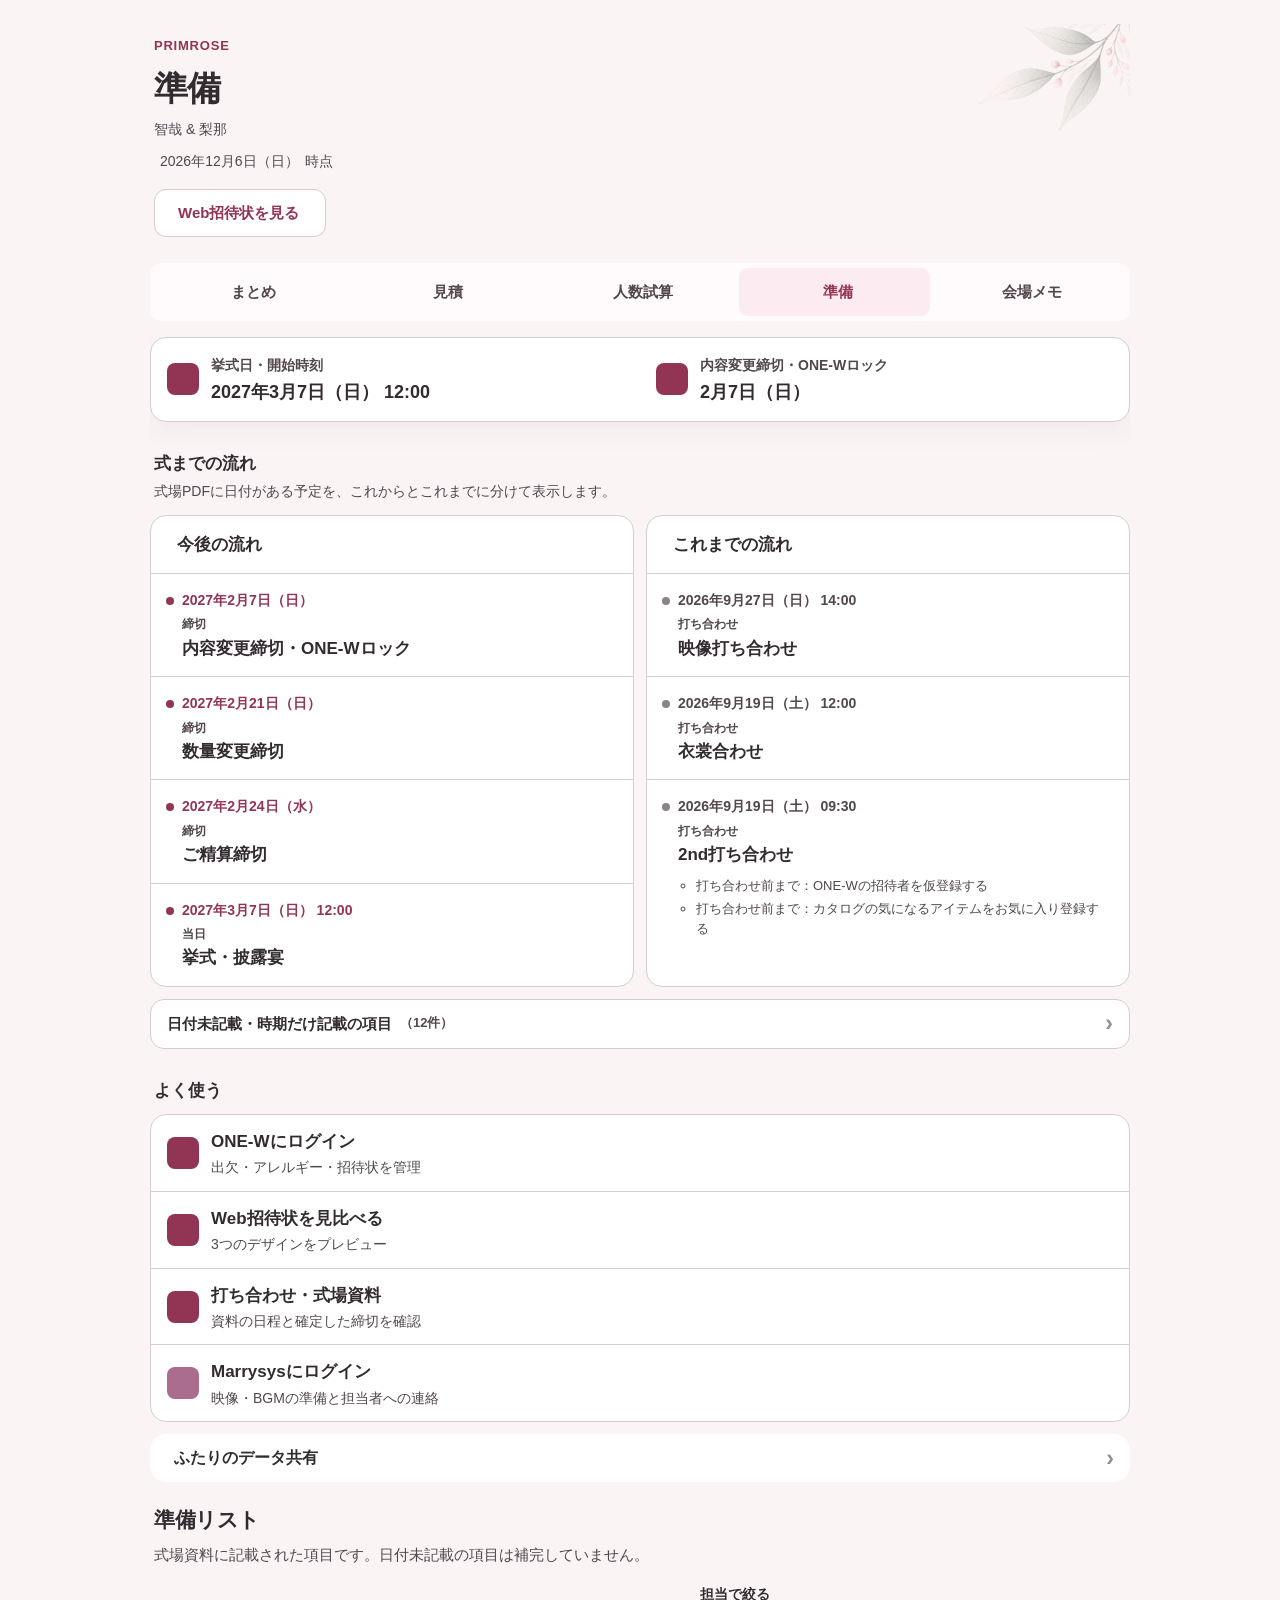
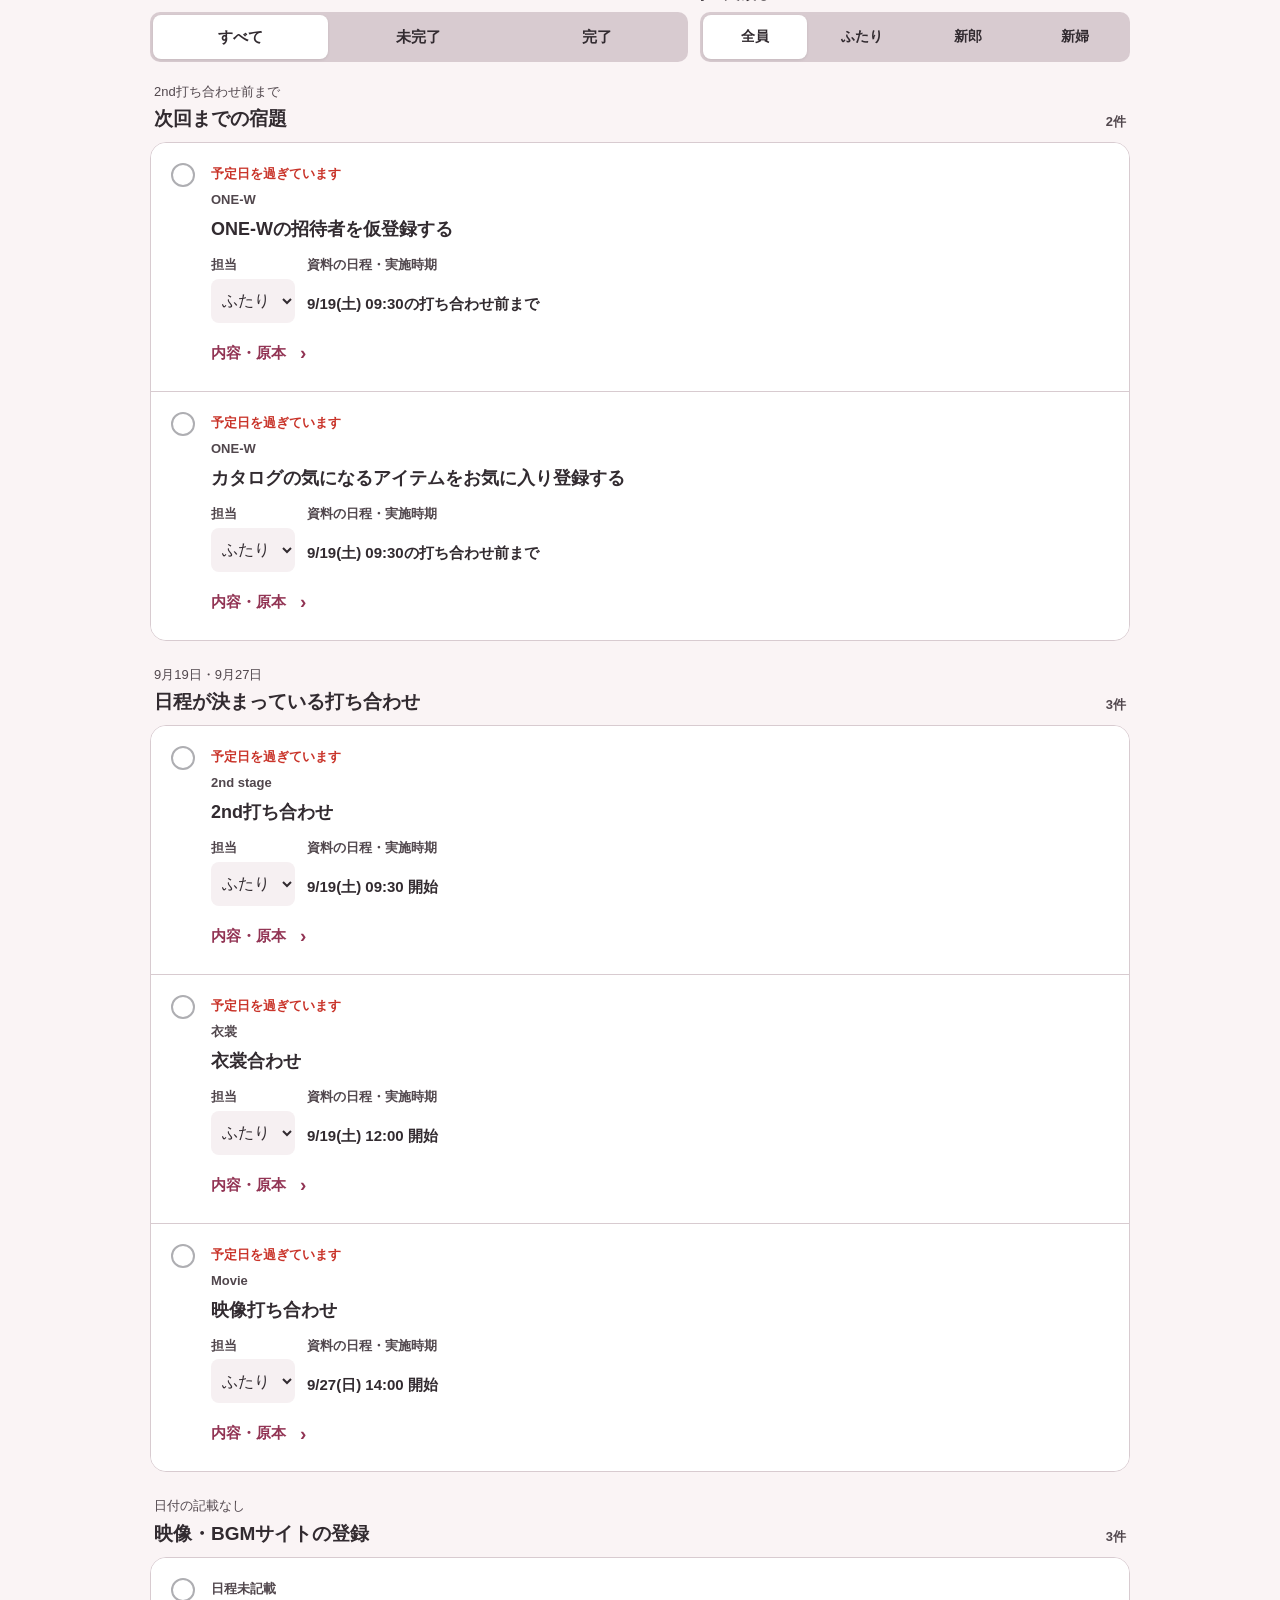
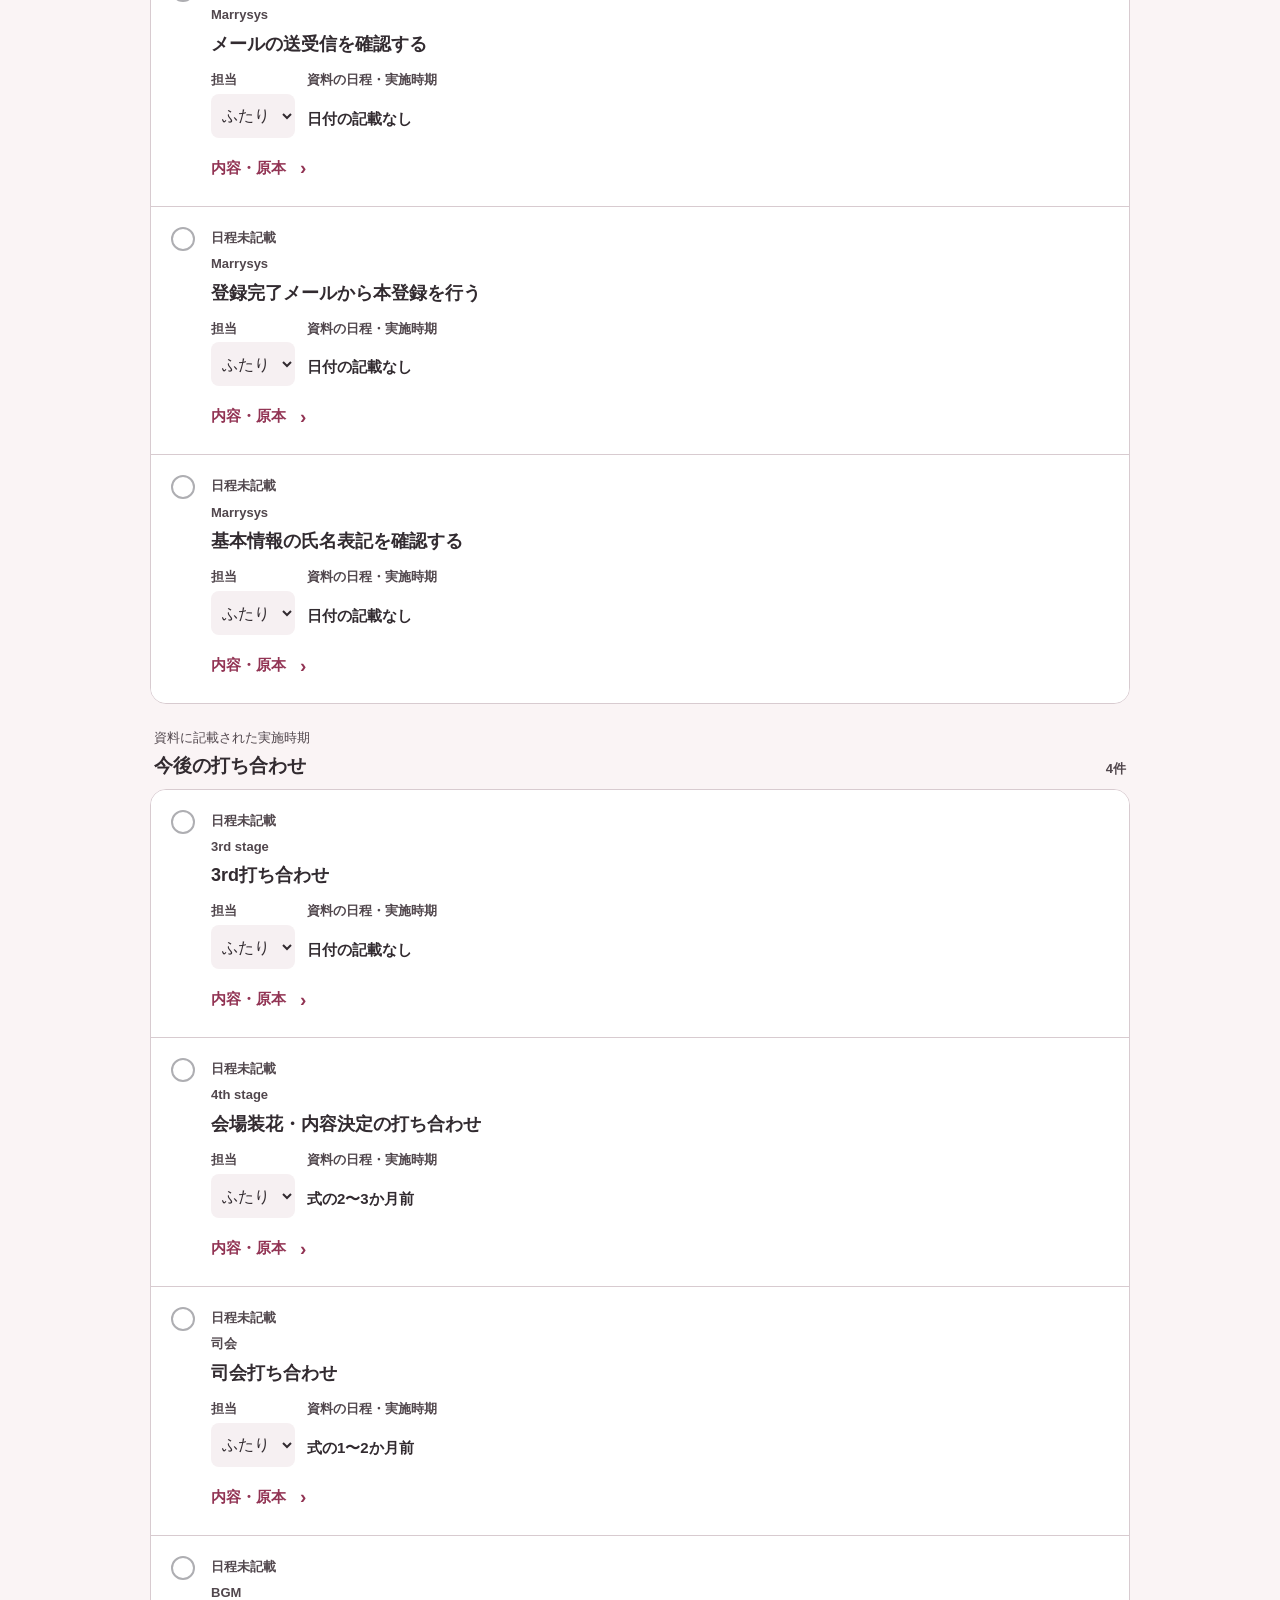
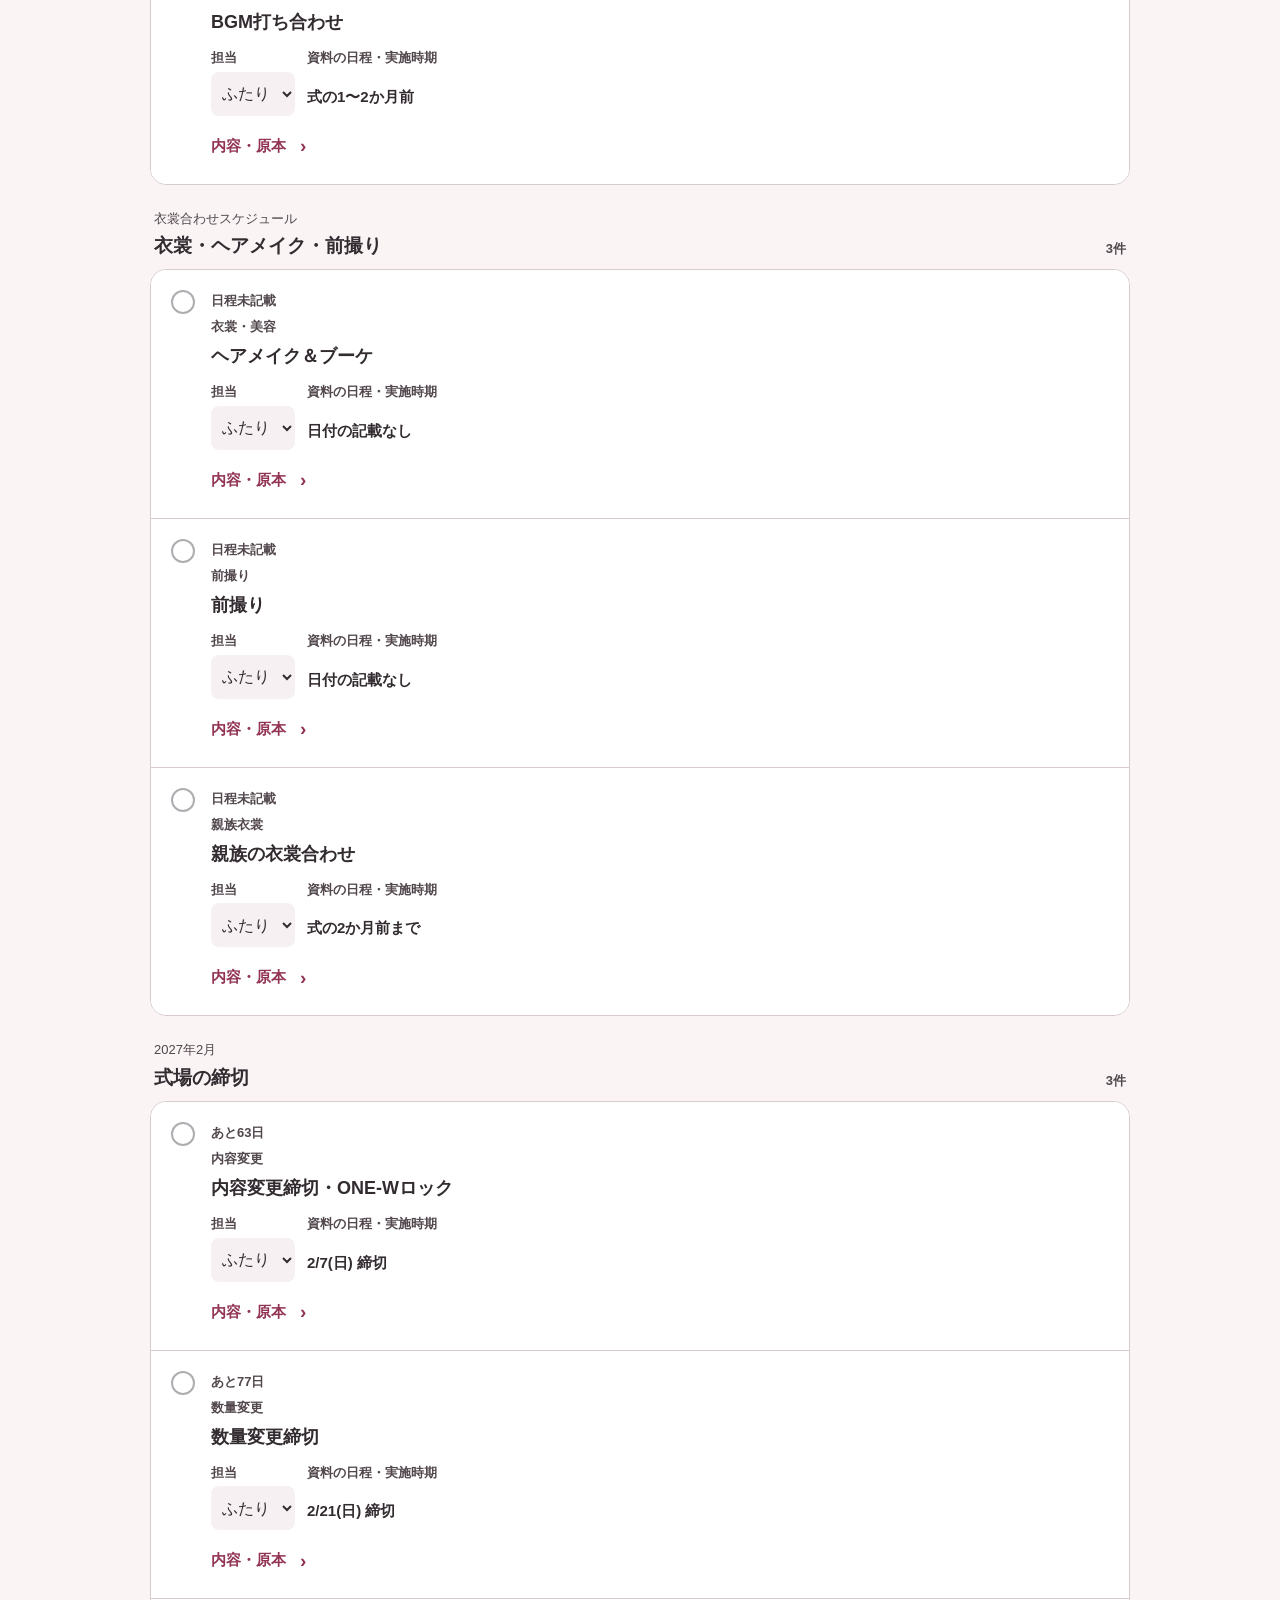
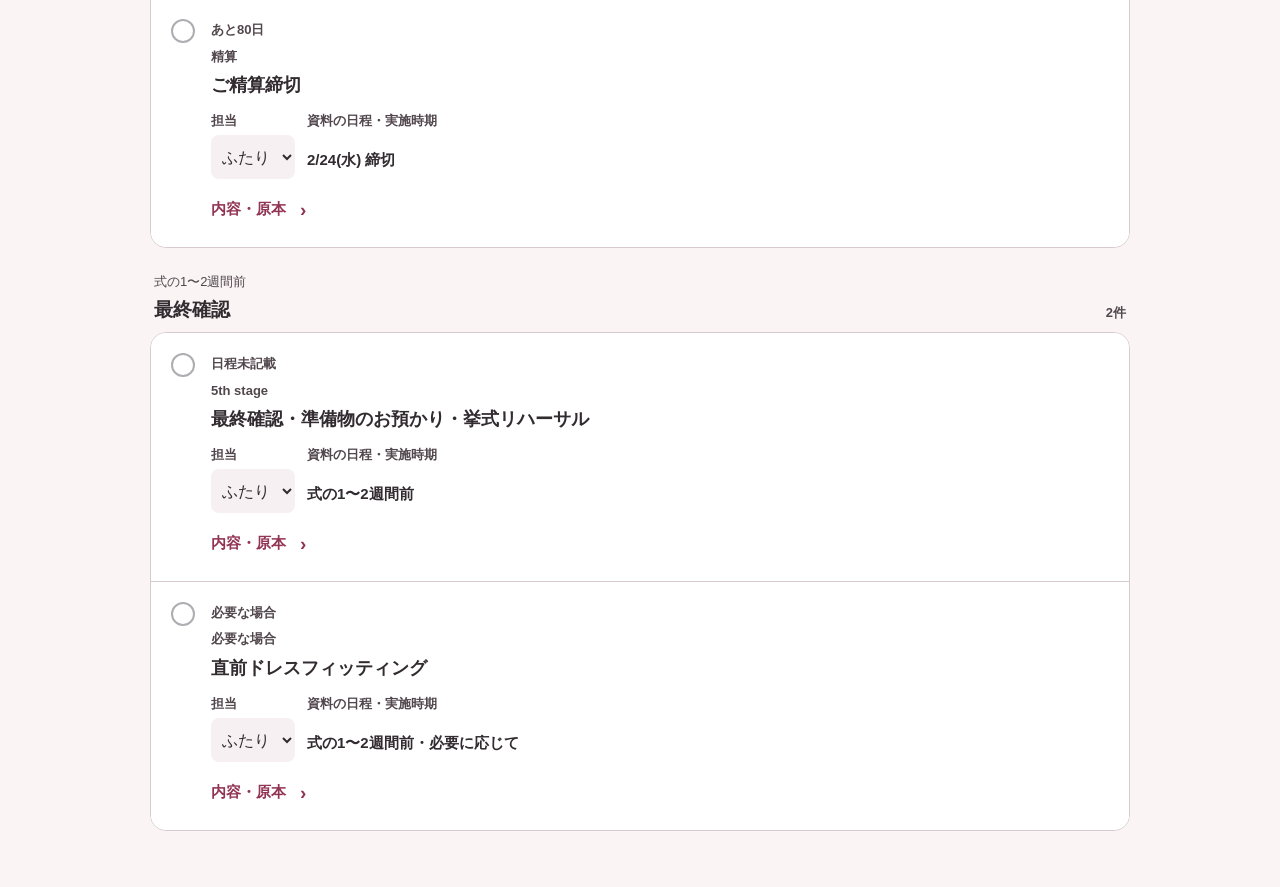
==== index.html @ 3b8617e6 "Show wedding preparation as past and upcoming flow" ====
<!doctype html>
<html lang="ja">
<head>
  <meta charset="utf-8">
  <meta name="viewport" content="width=device-width, initial-scale=1, viewport-fit=cover">
  <meta name="robots" content="noindex,nofollow">
  <meta name="theme-color" content="#faf4f5">
  <title>ふたりの結婚式プランナー | PRIMROSE</title>
  <link rel="stylesheet" href="https://cdn.jsdelivr.net/npm/iconoir@7.12.1/css/iconoir.css">
  <style>
    :root {
      --ink: #24313b;
      --muted: #667682;
      --navy: #26384a;
      --blue: #3e6b89;
      --blue-soft: #eaf2f7;
      --gold: #a56d0b;
      --gold-soft: #fff4d6;
      --red: #bf3b32;
      --red-soft: #fce8e6;
      --green: #247044;
      --green-soft: #e9f5ee;
      --line: #d6dde2;
      --paper: #ffffff;
      --bg: #f4f6f8;
      --shadow: 0 12px 34px rgba(38, 56, 74, .08);
    }

    * { box-sizing: border-box; }
    html { scroll-behavior: smooth; }
    body {
      margin: 0;
      color: var(--ink);
      background: var(--bg);
      font-family: "Noto Sans JP", "Hiragino Kaku Gothic ProN", "Yu Gothic", Meiryo, sans-serif;
      font-size: 15px;
      line-height: 1.65;
    }

    .page {
      width: min(1180px, calc(100% - 32px));
      margin: 24px auto 56px;
    }

    .hero {
      overflow: hidden;
      border-radius: 22px;
      color: #fff;
      background: linear-gradient(135deg, #26384a 0%, #355d78 100%);
      box-shadow: var(--shadow);
    }

    .hero-main {
      display: grid;
      grid-template-columns: 1fr auto;
      gap: 28px;
      align-items: center;
      padding: 34px 38px 28px;
    }

    .eyebrow {
      margin: 0 0 6px;
      color: #cfe4f0;
      font-size: 12px;
      font-weight: 700;
      letter-spacing: .14em;
    }

    h1 {
      margin: 0;
      font-size: clamp(25px, 4vw, 42px);
      line-height: 1.25;
      letter-spacing: .02em;
    }

    .hero-copy { margin: 10px 0 0; color: #e8f1f6; }
    .final-label { margin: 0; color: #d9eaf3; font-weight: 700; text-align: right; }
    .final-price {
      margin: 2px 0 0;
      color: #ffe3a1;
      font-size: clamp(32px, 5vw, 52px);
      font-weight: 800;
      line-height: 1.1;
      letter-spacing: .02em;
      white-space: nowrap;
    }

    .hero-meta {
      display: grid;
      grid-template-columns: repeat(3, 1fr);
      border-top: 1px solid rgba(255,255,255,.16);
      background: rgba(0,0,0,.08);
    }

    .hero-meta > div { padding: 15px 24px; text-align: center; }
    .hero-meta > div + div { border-left: 1px solid rgba(255,255,255,.16); }
    .hero-meta small { display: block; color: #cfe0e9; }
    .hero-meta strong { font-size: 20px; }

    .panel {
      margin-top: 22px;
      padding: 26px;
      border: 1px solid #e2e7eb;
      border-radius: 18px;
      background: var(--paper);
      box-shadow: var(--shadow);
    }

    .section-title {
      display: flex;
      gap: 12px;
      align-items: center;
      margin: 0 0 18px;
      color: var(--navy);
      font-size: 21px;
    }

    .section-title::before {
      width: 5px;
      height: 24px;
      border-radius: 8px;
      background: var(--blue);
      content: "";
    }

    .cards {
      display: grid;
      grid-template-columns: repeat(3, 1fr);
      gap: 12px;
    }

    .card {
      padding: 16px;
      border: 1px solid var(--line);
      border-radius: 14px;
      background: #fbfcfd;
    }

    .card small { display: block; color: var(--muted); font-weight: 700; }
    .card strong { display: block; margin-top: 4px; font-size: 22px; }
    .card.discount strong { color: var(--red); }
    .card.total { border-color: #e6c77c; background: var(--gold-soft); }
    .card.total strong { color: #875700; }

    .calc-flow {
      display: grid;
      grid-template-columns: repeat(5, minmax(0, 1fr));
      gap: 8px;
      margin-top: 16px;
      color: var(--muted);
      font-size: 12px;
    }

    .calc-flow span {
      position: relative;
      padding: 10px 8px;
      border-radius: 10px;
      background: var(--blue-soft);
      text-align: center;
    }

    .calc-flow span:not(:last-child)::after {
      position: absolute;
      top: 50%;
      right: -7px;
      z-index: 2;
      color: #8da2af;
      content: "›";
      transform: translateY(-52%);
      font-size: 20px;
    }

    .two-col {
      display: grid;
      grid-template-columns: 1.15fr .85fr;
      gap: 22px;
      align-items: start;
    }

    .breakdown { display: grid; gap: 11px; }
    .breakdown-row {
      display: grid;
      grid-template-columns: 150px 1fr 120px;
      gap: 12px;
      align-items: center;
    }

    .bar {
      height: 12px;
      overflow: hidden;
      border-radius: 99px;
      background: #edf1f4;
    }

    .bar > span {
      display: block;
      height: 100%;
      border-radius: inherit;
      background: linear-gradient(90deg, #3e6b89, #6e9bb7);
    }

    .amount { font-variant-numeric: tabular-nums; font-weight: 700; text-align: right; white-space: nowrap; }
    .minus { color: var(--red); }

    .note-box {
      padding: 17px 18px;
      border-left: 5px solid #d6a13b;
      border-radius: 12px;
      background: var(--gold-soft);
    }

    .note-box p { margin: 0; }
    .note-box p + p { margin-top: 8px; }

    table { width: 100%; border-collapse: collapse; }
    th, td { padding: 11px 12px; border-bottom: 1px solid var(--line); vertical-align: top; }
    th { color: #fff; background: var(--blue); font-size: 13px; text-align: left; }
    td.num, th.num { text-align: right; font-variant-numeric: tabular-nums; white-space: nowrap; }
    tbody tr:hover { background: #f7fafb; }
    .highlight-row { background: var(--gold-soft); font-weight: 700; }

    .tools {
      display: flex;
      flex-wrap: wrap;
      gap: 10px;
      align-items: center;
      margin-bottom: 14px;
    }

    .search {
      min-width: 260px;
      flex: 1;
      padding: 11px 13px;
      border: 1px solid #bdc9d1;
      border-radius: 10px;
      color: var(--ink);
      background: #fff;
      font: inherit;
    }

    button {
      padding: 10px 13px;
      border: 1px solid #aebdc7;
      border-radius: 10px;
      color: var(--navy);
      background: #fff;
      font: inherit;
      font-weight: 700;
      cursor: pointer;
    }

    button:hover { background: var(--blue-soft); }
    button:focus-visible,
    input:focus-visible,
    select:focus-visible,
    textarea:focus-visible,
    summary:focus-visible {
      outline: 3px solid rgba(123,77,85,.28);
      outline-offset: 2px;
    }
    .toggle { display: inline-flex; gap: 8px; align-items: center; color: var(--muted); font-size: 13px; }

    details {
      margin-top: 12px;
      overflow: hidden;
      border: 1px solid var(--line);
      border-radius: 14px;
      background: #fff;
    }

    summary {
      display: flex;
      gap: 12px;
      align-items: center;
      padding: 15px 17px;
      color: var(--navy);
      background: #f7fafb;
      cursor: pointer;
      font-weight: 800;
      list-style: none;
    }

    summary::-webkit-details-marker { display: none; }
    summary::before { color: var(--blue); content: "＋"; font-size: 18px; }
    details[open] > summary::before { content: "−"; }
    summary .section-sum { margin-left: auto; font-variant-numeric: tabular-nums; }

    .table-wrap { overflow-x: auto; }
    .detail-table { min-width: 990px; }
    .detail-table th { position: sticky; top: 0; }
    .detail-table td { font-size: 13px; }
    .detail-table .reference { color: #5f6e78; background: #f2f4f6; }
    .detail-table .service { background: var(--gold-soft); }

    .badge {
      display: inline-block;
      padding: 2px 8px;
      border-radius: 99px;
      color: #315c76;
      background: var(--blue-soft);
      font-size: 11px;
      font-weight: 800;
      white-space: nowrap;
    }

    .badge.ref { color: #5e6970; background: #e7eaed; }
    .badge.auto { color: #765100; background: #ffe9ad; }

    .benefits {
      display: grid;
      grid-template-columns: repeat(2, 1fr);
      gap: 12px;
      margin: 0;
      padding: 0;
      list-style: none;
    }

    .benefits li {
      padding: 15px 16px;
      border: 1px solid var(--line);
      border-radius: 12px;
      background: #fbfcfd;
    }

    .benefits strong { display: block; }
    .benefits span { color: var(--muted); font-size: 13px; }
    .alerts { margin: 0; padding-left: 1.25em; }
    .alerts li + li { margin-top: 7px; }
    .source { margin: 22px 2px 0; color: var(--muted); font-size: 12px; text-align: right; }
    .hidden { display: none !important; }

    .countdown-panel {
      position: relative;
      overflow: hidden;
      color: #fff;
      background: linear-gradient(135deg, #8a6416 0%, #c69330 100%);
    }

    .countdown-panel::after {
      position: absolute;
      right: -55px;
      bottom: -95px;
      width: 250px;
      height: 250px;
      border: 35px solid rgba(255,255,255,.08);
      border-radius: 50%;
      content: "";
    }

    .countdown-head {
      position: relative;
      z-index: 1;
      display: flex;
      justify-content: space-between;
      gap: 18px;
      align-items: end;
    }

    .countdown-head h2 { margin: 0; font-size: 22px; }
    .wedding-date-label { margin: 0; color: #fff5d6; font-weight: 700; }
    .countdown-grid {
      position: relative;
      z-index: 1;
      display: grid;
      grid-template-columns: repeat(4, minmax(90px, 1fr));
      gap: 12px;
      max-width: 720px;
      margin-top: 18px;
    }

    .count-unit {
      padding: 16px 12px;
      border: 1px solid rgba(255,255,255,.23);
      border-radius: 14px;
      background: rgba(255,255,255,.12);
      backdrop-filter: blur(5px);
      text-align: center;
    }

    .count-unit strong { display: block; font-size: 32px; line-height: 1.1; font-variant-numeric: tabular-nums; }
    .count-unit small { color: #fff1ca; font-weight: 700; }

    .settings-grid {
      display: grid;
      grid-template-columns: repeat(4, minmax(0, 1fr));
      gap: 12px;
    }

    .field { display: grid; gap: 5px; }
    .field > span { color: var(--muted); font-size: 12px; font-weight: 700; }
    .field input,
    .field select,
    .task-form input,
    .cell-input {
      width: 100%;
      min-height: 42px;
      padding: 9px 10px;
      border: 1px solid #bdc9d1;
      border-radius: 9px;
      color: var(--ink);
      background: #fff;
      font: inherit;
    }

    .cell-input { min-width: 92px; min-height: 34px; padding: 5px 7px; text-align: right; font-size: 13px; }
    .cell-input.qty { min-width: 62px; }
    .field input:focus, .field select:focus, .task-form input:focus, .cell-input:focus, .search:focus {
      border-color: var(--blue);
      outline: 3px solid rgba(62,107,137,.15);
    }

    .switch-row {
      display: flex;
      gap: 10px;
      align-items: center;
      margin-top: 15px;
      color: var(--muted);
      font-size: 13px;
    }

    .action-bar {
      display: flex;
      flex-wrap: wrap;
      gap: 9px;
      align-items: center;
      margin-top: 18px;
      padding-top: 16px;
      border-top: 1px solid var(--line);
    }

    .primary-button { color: #fff; border-color: var(--blue); background: var(--blue); }
    .primary-button:hover { color: #fff; background: #315b75; }
    .danger-button { color: var(--red); border-color: #e0b4af; }
    .save-state { margin-left: auto; color: var(--green); font-size: 12px; font-weight: 700; }

    .planning-results {
      display: grid;
      grid-template-columns: repeat(3, 1fr);
      gap: 12px;
      margin-top: 18px;
    }

    .result-card {
      padding: 15px 16px;
      border-radius: 13px;
      color: #24475b;
      background: var(--blue-soft);
    }

    .result-card small { display: block; color: var(--muted); font-weight: 700; }
    .result-card strong { font-size: 22px; font-variant-numeric: tabular-nums; }
    .result-card.over { color: var(--red); background: var(--red-soft); }
    .result-card.good { color: var(--green); background: var(--green-soft); }

    .include-control { display: grid; place-items: center; }
    .include-control input { width: 18px; height: 18px; accent-color: var(--blue); }
    .detail-table tr.inactive { opacity: .6; }
    .detail-table tr.inactive .computed-value { text-decoration: line-through; }

    .task-head {
      display: flex;
      gap: 16px;
      justify-content: space-between;
      align-items: center;
    }

    .progress-wrap { min-width: min(360px, 45%); }
    .progress-label { display: flex; justify-content: space-between; color: var(--muted); font-size: 12px; font-weight: 700; }
    .progress-bar { height: 11px; margin-top: 5px; overflow: hidden; border-radius: 99px; background: #e8edf0; }
    .progress-bar span { display: block; width: 0; height: 100%; border-radius: inherit; background: linear-gradient(90deg, #3e6b89, #63a37b); transition: width .25s ease; }

    .task-form {
      display: grid;
      grid-template-columns: 1fr 170px auto;
      gap: 10px;
      margin-top: 17px;
    }

    .task-list { display: grid; gap: 8px; margin-top: 16px; }
    .task-item {
      display: grid;
      grid-template-columns: auto 1fr 140px auto;
      gap: 10px;
      align-items: center;
      padding: 11px 12px;
      border: 1px solid var(--line);
      border-radius: 11px;
      background: #fbfcfd;
    }

    .task-item input[type="checkbox"] { width: 19px; height: 19px; accent-color: var(--green); }
    .task-item.done .task-text { color: var(--muted); text-decoration: line-through; }
    .task-date { color: var(--muted); font-size: 12px; }
    .task-date.overdue { color: var(--red); font-weight: 800; }
    .icon-button { min-width: 36px; padding: 6px 9px; color: var(--muted); }

    .edit-note {
      margin: 0 0 14px;
      padding: 10px 12px;
      border-radius: 10px;
      color: #315c76;
      background: var(--blue-soft);
      font-size: 12px;
    }

    .info-grid {
      display: grid;
      grid-template-columns: repeat(3, minmax(0, 1fr));
      gap: 12px;
    }

    .info-card {
      padding: 16px;
      border: 1px solid var(--line);
      border-radius: 13px;
      background: #fbfcfd;
    }

    .info-card small { display: block; color: var(--muted); font-weight: 700; }
    .info-card strong { display: block; margin-top: 3px; font-size: 21px; font-variant-numeric: tabular-nums; }
    .info-card.attend { border-color: #b9d6c5; background: var(--green-soft); }
    .info-card.decline { border-color: #e6c4c0; background: var(--red-soft); }
    .info-card.waiting { border-color: #ead596; background: var(--gold-soft); }

    .memo-input {
      min-height: 96px;
      resize: vertical;
      padding: 10px;
      border: 1px solid #bdc9d1;
      border-radius: 9px;
      color: var(--ink);
      background: #fff;
      font: inherit;
    }

    .timeline { position: relative; display: grid; gap: 0; margin-top: 4px; }
    .timeline::before { position: absolute; top: 10px; bottom: 10px; left: 15px; width: 2px; background: #dbe3e8; content: ""; }
    .timeline-item {
      position: relative;
      display: grid;
      grid-template-columns: 32px 130px 1fr auto;
      gap: 10px;
      align-items: center;
      min-height: 54px;
      padding: 8px 0;
    }

    .timeline-dot {
      z-index: 1;
      width: 14px;
      height: 14px;
      margin-left: 9px;
      border: 3px solid #fff;
      border-radius: 50%;
      background: #9aabb6;
      box-shadow: 0 0 0 2px #dbe3e8;
    }

    .timeline-item.past .timeline-dot { background: var(--green); box-shadow: 0 0 0 2px #b8d7c5; }
    .timeline-item.next { margin: 3px 0; padding-right: 12px; border-radius: 11px; background: var(--gold-soft); }
    .timeline-item.next .timeline-dot { background: var(--gold); box-shadow: 0 0 0 3px #f0d993; }
    .timeline-date { color: var(--muted); font-size: 12px; font-weight: 700; }
    .timeline-title { font-weight: 700; }
    .timeline-status { color: var(--muted); font-size: 12px; white-space: nowrap; }
    .next-action {
      margin-bottom: 16px;
      padding: 13px 15px;
      border-left: 5px solid var(--gold);
      border-radius: 10px;
      background: var(--gold-soft);
      font-weight: 700;
    }

    /* PRIMROSE wedding planner redesign */
    :root {
      --ink: #332d2d;
      --muted: #746a69;
      --navy: #594648;
      --blue: #7b4d55;
      --blue-soft: #f7eff0;
      --gold: #a78343;
      --gold-soft: #fbf6e9;
      --red: #a84455;
      --red-soft: #faecef;
      --green: #55735e;
      --green-soft: #edf4ef;
      --line: #e5dcda;
      --paper: #fffdfb;
      --bg: #f6f1ed;
      --shadow: 0 16px 42px rgba(76, 52, 55, .09);
    }

    body { background: #f6f1ed; }
    .page { width: min(1220px, calc(100% - 32px)); }
    h1, h2, .final-price, .count-unit strong { font-family: "Yu Mincho", "Hiragino Mincho ProN", serif; }

    .hero {
      position: relative;
      min-height: 420px;
      display: flex;
      flex-direction: column;
      justify-content: flex-end;
      isolation: isolate;
      border: 1px solid rgba(255,255,255,.28);
      border-radius: 28px;
      background: url("https://space.fivestar-wedding.com/primrose-okayama/cms/wp-content/themes/japan-ceremony-a/public/assets/images/top/bg_mv_1.webp") center 44% / cover no-repeat;
    }

    .hero::before {
      position: absolute;
      inset: 0;
      z-index: -1;
      border-radius: inherit;
      background: rgba(30, 20, 21, .48);
      content: "";
    }

    .hero-main { padding: 72px 54px 42px; }
    .hero-main > div:first-child { max-width: 690px; }
    .hero h1 { font-size: clamp(34px, 5vw, 58px); font-weight: 500; letter-spacing: .08em; }
    .hero .eyebrow { color: #f1ddd8; letter-spacing: .24em; }
    .hero-copy { max-width: 560px; color: #fff8f4; font-size: 16px; }
    .hero-location { margin: 16px 0 0; color: #f4e6d0; font-size: 12px; letter-spacing: .08em; }
    .hero-statuses { display: flex; flex-wrap: wrap; gap: 7px; margin-top: 18px; }
    .hero-statuses span {
      padding: 5px 10px;
      border: 1px solid rgba(255,255,255,.42);
      border-radius: 999px;
      color: #fffaf5;
      background: rgba(45,28,31,.42);
      font-size: 11px;
      font-weight: 800;
      letter-spacing: .04em;
    }
    .final-label { color: #f4e9df; }
    .final-price { color: #fff1c9; font-weight: 600; }
    .final-note { max-width: 300px; margin: 9px 0 0 auto; color: #eadfd9; font-size: 11px; text-align: right; }
    .hero-meta { background: rgba(36, 23, 25, .6); backdrop-filter: blur(8px); }
    .hero-meta small { color: #eadfda; }

    .app-tabs {
      position: sticky;
      top: 10px;
      z-index: 50;
      display: grid;
      grid-template-columns: repeat(5, 1fr);
      gap: 7px;
      margin-top: 16px;
      padding: 8px;
      border: 1px solid rgba(123,77,85,.14);
      border-radius: 18px;
      background: rgba(255,253,251,.92);
      box-shadow: 0 10px 30px rgba(76,52,55,.1);
      backdrop-filter: blur(14px);
    }

    .tab-button {
      min-height: 48px;
      border: 0;
      border-radius: 12px;
      color: var(--muted);
      background: transparent;
      font-weight: 700;
      letter-spacing: .03em;
    }

    .tab-button:hover { color: var(--blue); background: var(--blue-soft); }
    .tab-button[aria-selected="true"] { color: #fff; background: var(--blue); box-shadow: 0 7px 18px rgba(123,77,85,.22); }
    [data-tab-panel][hidden] { display: none !important; }
    [data-tab-panel] { scroll-margin-top: 88px; animation: tabReveal .22s ease both; }
    @keyframes tabReveal { from { opacity: 0; transform: translateY(5px); } to { opacity: 1; transform: none; } }

    .panel { border-color: rgba(123,77,85,.12); border-radius: 22px; }
    .section-title { color: var(--navy); font-weight: 600; letter-spacing: .04em; }
    .section-title::before { width: 3px; background: var(--gold); }
    .card, .result-card, .info-card, .task-item { background: #fffaf7; }
    .card.total { border-color: #d7bd89; }
    th { background: var(--blue); }
    .bar > span, .progress-bar span { background: var(--blue); }
    .primary-button { background: var(--blue); }

    .home-grid {
      display: grid;
      grid-template-columns: repeat(4, minmax(0, 1fr));
      gap: 14px;
    }

    .home-card {
      min-height: 150px;
      display: flex;
      flex-direction: column;
      justify-content: space-between;
      padding: 20px;
      border: 1px solid var(--line);
      border-radius: 18px;
      background: #fffaf7;
    }

    .home-card small { color: var(--muted); font-weight: 700; }
    .home-card strong { display: block; margin-top: 8px; color: var(--navy); font-size: 18px; line-height: 1.45; }
    .home-card button { align-self: flex-start; padding: 7px 0 0; border: 0; color: var(--blue); background: transparent; font-weight: 800; }

    .estimate-stage-panel {
      overflow: hidden;
      border-color: #dfc994;
      background: linear-gradient(135deg, #fffaf0 0%, #fbf2df 100%);
    }

    .stage-head { display: flex; justify-content: space-between; gap: 24px; align-items: start; }
    .stage-head h2 { margin: 2px 0 7px; color: var(--navy); font-size: clamp(22px, 3vw, 31px); }
    .stage-head p { max-width: 720px; margin: 0; color: var(--muted); }
    .stage-state {
      flex: 0 0 auto;
      padding: 7px 12px;
      border: 1px solid #d7bd89;
      border-radius: 999px;
      color: #735727;
      background: #fffaf0;
      font-size: 12px;
      font-weight: 900;
    }

    .decision-steps {
      display: grid;
      grid-template-columns: repeat(3, 1fr);
      gap: 10px;
      margin: 20px 0 0;
      padding: 0;
      list-style: none;
    }

    .decision-step {
      display: grid;
      grid-template-columns: 32px 1fr;
      gap: 10px;
      align-items: center;
      padding: 13px 14px;
      border: 1px solid #e5d8bd;
      border-radius: 14px;
      color: var(--muted);
      background: rgba(255,255,255,.55);
      font-weight: 800;
    }

    .decision-step b {
      display: grid;
      width: 32px;
      height: 32px;
      place-items: center;
      border-radius: 50%;
      color: #80652f;
      background: #f2e5c5;
    }

    .decision-step.current { color: #fff; border-color: var(--blue); background: var(--blue); }
    .decision-step.current b { color: var(--blue); background: #fff; }
    .decision-step.done { color: var(--green); border-color: #bfd2c3; background: var(--green-soft); }
    .decision-step.done b { color: #fff; background: var(--green); }
    .stage-note { margin: 14px 0 0; color: #6d5934; font-size: 12px; }

    .home-callout {
      margin-top: 16px;
      padding: 14px 16px;
      border-left: 4px solid var(--gold);
      border-radius: 11px;
      color: #5e4b2e;
      background: var(--gold-soft);
      font-size: 13px;
    }

    .home-prep-card {
      display: grid;
      grid-template-columns: minmax(0, 1fr) minmax(220px, 360px) auto;
      gap: 20px;
      align-items: center;
      margin-top: 16px;
      padding: 18px 20px;
      border: 1px solid #d9c9c7;
      border-radius: 18px;
      background: linear-gradient(135deg, #fffaf7 0%, #f7eff0 100%);
    }

    .home-prep-card small { color: var(--gold); font-size: 10px; font-weight: 900; letter-spacing: .12em; }
    .home-prep-card strong { display: block; margin-top: 4px; color: var(--navy); font-size: 17px; }
    .home-prep-card p { margin: 5px 0 0; color: var(--muted); font-size: 12px; }
    .home-prep-card button { min-height: 44px; color: #fff; border-color: var(--blue); background: var(--blue); white-space: nowrap; }
    .home-prep-card button:hover { color: #fff; background: #694149; }
    .home-prep-progress .progress-label { margin-bottom: 6px; }

    .prep-overview {
      overflow: hidden;
      border-color: #d9c9c7;
      background: linear-gradient(135deg, #fffdfb 0%, #f8eff1 100%);
    }

    .prep-overview-head {
      display: flex;
      justify-content: space-between;
      gap: 24px;
      align-items: start;
    }

    .prep-overview-head .section-title { margin-bottom: 7px; word-break: keep-all; }
    .prep-overview-head p { max-width: 720px; margin: 0; color: var(--muted); }
    .prep-days-badge {
      flex: 0 0 auto;
      padding: 8px 13px;
      border: 1px solid #d6bd88;
      border-radius: 999px;
      color: #725727;
      background: var(--gold-soft);
      font-size: 12px;
      font-weight: 900;
      white-space: nowrap;
    }

    .prep-summary-grid {
      display: grid;
      grid-template-columns: repeat(3, minmax(0, 1fr));
      gap: 12px;
      margin-top: 20px;
    }

    .prep-summary-card {
      min-height: 112px;
      padding: 16px;
      border: 1px solid var(--line);
      border-radius: 15px;
      background: rgba(255,255,255,.72);
    }

    .prep-summary-card small { display: block; color: var(--muted); font-size: 11px; font-weight: 800; }
    .prep-summary-card strong { display: block; margin-top: 5px; color: var(--navy); font-size: 20px; line-height: 1.45; }
    .prep-summary-card p { margin: 5px 0 0; color: var(--muted); font-size: 11px; line-height: 1.55; }
    .prep-overall-progress { margin-top: 16px; }

    .prep-toolbar {
      display: flex;
      flex-wrap: wrap;
      gap: 12px;
      justify-content: space-between;
      align-items: center;
      margin-bottom: 18px;
    }

    .prep-filter-buttons { display: flex; flex-wrap: wrap; gap: 7px; }
    .prep-filter-button {
      min-height: 40px;
      padding: 8px 13px;
      border-color: #d6c7c5;
      color: var(--muted);
      background: #fff;
    }
    .prep-filter-button[aria-pressed="true"] { color: #fff; border-color: var(--blue); background: var(--blue); }
    .prep-owner-filter { display: flex; gap: 8px; align-items: center; color: var(--muted); font-size: 12px; font-weight: 800; }
    .prep-owner-filter select,
    .prep-field select,
    .prep-field input {
      min-height: 40px;
      padding: 8px 10px;
      border: 1px solid #bdc9d1;
      border-radius: 9px;
      color: var(--ink);
      background: #fff;
      font: inherit;
    }

    .prep-phase-list { display: grid; gap: 15px; }
    .prep-phase {
      overflow: hidden;
      border: 1px solid var(--line);
      border-radius: 17px;
      background: #fffaf7;
    }

    .prep-phase-head {
      display: flex;
      justify-content: space-between;
      gap: 16px;
      align-items: center;
      padding: 15px 17px;
      border-bottom: 1px solid var(--line);
      background: #f8f1ef;
    }

    .prep-phase-kicker { display: block; color: var(--gold); font-size: 10px; font-weight: 900; letter-spacing: .1em; }
    .prep-phase-head h3 { margin: 2px 0 0; color: var(--navy); font-size: 17px; }
    .prep-phase-count { color: var(--muted); font-size: 12px; font-weight: 800; white-space: nowrap; }
    .prep-task-list { display: grid; }
    .prep-task {
      display: grid;
      grid-template-columns: auto minmax(0, 1fr) auto;
      gap: 13px;
      align-items: start;
      padding: 15px 17px;
      background: #fffdfb;
    }
    .prep-task + .prep-task { border-top: 1px solid var(--line); }
    .prep-task.done { background: #f8f5f2; }
    .prep-task-check { width: 20px; height: 20px; margin-top: 3px; accent-color: var(--green); cursor: pointer; }
    .prep-task-category {
      display: inline-block;
      margin-bottom: 5px;
      padding: 2px 8px;
      border-radius: 999px;
      color: #73565b;
      background: var(--blue-soft);
      font-size: 10px;
      font-weight: 900;
    }
    .prep-task-title { margin: 0; color: var(--ink); font-weight: 800; line-height: 1.55; }
    .prep-task-description { margin: 6px 0 0; color: var(--muted); font-size: 12px; line-height: 1.7; overflow-wrap: anywhere; }
    .prep-source-note { margin: 9px 0 0; color: var(--muted); font-size: 11px; overflow-wrap: anywhere; }
    .prep-source-note a { display: inline-flex; align-items: center; min-height: 44px; color: var(--blue); font-size: 12px; }
    .prep-source-note small { display: block; font-size: 11px; line-height: 1.6; }
    .prep-archive { margin-top: 18px; padding: 12px 16px; }
    .prep-archive p { color: var(--muted); font-size: 12px; }
    .prep-task.done .prep-task-title { color: var(--muted); text-decoration: line-through; }
    .prep-task-meta { display: grid; grid-template-columns: repeat(2, minmax(125px, 170px)); gap: 9px; margin-top: 10px; }
    .prep-field { display: grid; gap: 3px; }
    .prep-field span { color: var(--muted); font-size: 10px; font-weight: 800; }
    .prep-field select, .prep-field input { width: 100%; min-width: 0; font-size: 12px; }
    .prep-field output { display: block; align-self: center; padding: 8px 0; color: var(--ink); font-size: 12px; line-height: 1.5; }
    .prep-field select:focus, .prep-field input:focus, .prep-owner-filter select:focus {
      border-color: var(--blue);
      outline: 3px solid rgba(123,77,85,.14);
    }
    .prep-task-side { min-width: 92px; display: grid; gap: 8px; justify-items: end; }
    .prep-task-status {
      padding: 4px 8px;
      border-radius: 999px;
      color: var(--muted);
      background: #f0ece9;
      font-size: 10px;
      font-weight: 900;
      white-space: nowrap;
    }
    .prep-task-status.soon { color: #765100; background: #fff0c8; }
    .prep-task-status.overdue { color: var(--red); background: var(--red-soft); }
    .prep-task-status.complete { color: var(--green); background: var(--green-soft); }
    .prep-delete { padding: 5px 8px; border-color: #e1c5c3; color: var(--red); background: transparent; font-size: 11px; }
    .prep-empty { margin: 0; padding: 30px 16px; color: var(--muted); text-align: center; }

    .prep-add {
      margin-top: 18px;
      border-style: dashed;
      background: #fffdfb;
    }
    .prep-add summary { background: #fffaf7; }
    .prep-add-form {
      display: grid;
      grid-template-columns: minmax(220px, 1.5fr) repeat(3, minmax(130px, .7fr)) auto;
      gap: 10px;
      align-items: end;
      padding: 16px;
    }
    .prep-add-form button { min-height: 40px; color: #fff; border-color: var(--blue); background: var(--blue); }
    .prep-add-note { margin: 0; padding: 0 16px 16px; color: var(--muted); font-size: 11px; }

    .question-grid { display: grid; grid-template-columns: repeat(4, 1fr); gap: 12px; }
    .question-card {
      min-height: 170px;
      padding: 18px;
      border: 1px solid var(--line);
      border-radius: 16px;
      background: #fffaf7;
    }
    .question-number { color: var(--gold); font-size: 11px; font-weight: 900; letter-spacing: .12em; }
    .question-card strong { display: block; margin-top: 8px; color: var(--navy); font-size: 16px; line-height: 1.5; }
    .question-card p { margin: 8px 0 0; color: var(--muted); font-size: 12px; }
    .panel-action { margin-top: 16px; }
    .panel-action button { min-height: 42px; padding: 9px 15px; border: 1px solid var(--blue); border-radius: 10px; color: var(--blue); background: #fff; font-weight: 800; }

    .venue-gallery {
      display: grid;
      grid-template-columns: 1.45fr 1fr 1fr;
      gap: 14px;
    }

    .venue-photo { margin: 0; overflow: hidden; border-radius: 18px; background: #eee5df; }
    .venue-photo img { width: 100%; height: 260px; display: block; object-fit: cover; }
    .venue-photo:first-child img { height: 360px; }
    .venue-photo figcaption { padding: 13px 15px; color: var(--navy); background: #fffaf7; font-weight: 700; }
    .venue-photo small { display: block; margin-top: 2px; color: var(--muted); font-weight: 400; }
    .photo-credit { margin: 14px 0 0; color: var(--muted); font-size: 12px; }
    .photo-credit a { color: var(--blue); }

    .tab-intro { margin: -6px 0 18px; color: var(--muted); }

    .invite-admin-head { display: flex; justify-content: space-between; gap: 18px; align-items: start; }
    .invite-admin-head .section-title { margin-bottom: 6px; }
    .invite-admin-head p { max-width: 720px; margin: 0; color: var(--muted); }
    .invite-form-state {
      flex: 0 0 auto;
      padding: 7px 11px;
      border: 1px solid #d7bd89;
      border-radius: 999px;
      color: #735727;
      background: var(--gold-soft);
      font-size: 11px;
      font-weight: 900;
    }
    .invite-form-state.ready { border-color: #b7d0bd; color: var(--green); background: var(--green-soft); }
    .invite-field-wide { grid-column: span 2; }
    .invite-help {
      display: grid;
      grid-template-columns: 1fr auto;
      gap: 18px;
      align-items: center;
      margin-top: 16px;
      padding: 15px 17px;
      border-radius: 13px;
      background: var(--blue-soft);
    }
    .invite-help p { margin: 0; color: var(--muted); font-size: 12px; }
    .invite-help strong { color: var(--navy); }
    .invite-help a { color: var(--blue); font-weight: 900; white-space: nowrap; }
    .invite-share { display: grid; grid-template-columns: 1fr auto auto; gap: 9px; margin-top: 14px; }
    .invite-share input { min-width: 0; min-height: 42px; padding: 9px 10px; border: 1px solid #bdc9d1; border-radius: 9px; color: var(--muted); background: #fafafa; font: inherit; }
    .invite-share button { min-height: 42px; padding: 9px 14px; border: 1px solid var(--blue); border-radius: 9px; color: var(--blue); background: #fff; font-weight: 800; }
    .invite-share button.primary-button { color: #fff; background: var(--blue); }
    .invite-share button:disabled { cursor: not-allowed; opacity: .48; }
    .invite-privacy-note { margin: 11px 0 0; color: var(--muted); font-size: 11px; }

    .estimate-sheet-panel {
      overflow: hidden;
      background: #fffaf7;
    }

    .estimate-sheet-head {
      display: flex;
      gap: 18px;
      justify-content: space-between;
      align-items: end;
      margin-bottom: 16px;
    }

    .estimate-sheet-head .section-title { margin-bottom: 4px; }
    .estimate-sheet-head p { max-width: 620px; margin: 0; color: var(--muted); font-size: 13px; }
    .estimate-sheet-live {
      flex: 0 0 auto;
      padding: 7px 11px;
      border: 1px solid #b7c4c9;
      border-radius: 999px;
      color: #415863;
      background: #edf2f2;
      font-size: 11px;
      font-weight: 800;
    }

    .estimate-sheet-scroll {
      overflow-x: auto;
      padding: 14px;
      border: 1px solid #bcc7ca;
      border-radius: 16px;
      background: #dfe4e3;
      box-shadow: inset 0 2px 10px rgba(41, 53, 57, .08);
      scrollbar-color: #8ca0a7 #eef1f1;
    }

    .estimate-sheet-spread {
      display: grid;
      grid-template-columns: repeat(2, minmax(0, 1fr));
      gap: 14px;
      width: 1500px;
      min-width: 1500px;
      color: #20272a;
      font-family: "Yu Gothic", "Hiragino Kaku Gothic ProN", Meiryo, sans-serif;
      font-variant-numeric: tabular-nums;
      zoom: .74;
    }

    .estimate-page {
      min-width: 0;
      padding: 14px;
      border: 1px solid #9da9ac;
      background: #f5f2e9;
      box-shadow: 0 5px 14px rgba(37, 47, 50, .14);
    }

    .estimate-page-title {
      display: flex;
      justify-content: space-between;
      align-items: baseline;
      margin: 0 0 7px;
      padding-bottom: 6px;
      border-bottom: 2px solid #516c79;
      font-family: "Yu Mincho", "Hiragino Mincho ProN", serif;
      font-size: 16px;
      letter-spacing: .08em;
    }

    .estimate-page-title small { font-family: inherit; font-size: 9px; font-weight: 500; letter-spacing: .02em; }
    .sheet-section + .sheet-section { margin-top: 9px; }
    .sheet-section-label {
      margin: 0;
      padding: 4px 7px;
      border: 1px solid #42565f;
      border-bottom: 0;
      color: #142126;
      background: #8299a4;
      font-size: 11px;
      font-weight: 900;
      letter-spacing: .04em;
    }

    .sheet-table {
      width: 100%;
      border-collapse: collapse;
      table-layout: fixed;
      background: rgba(255,255,255,.2);
      font-size: 8px;
      line-height: 1.35;
    }

    .sheet-table col.category { width: 5%; }
    .sheet-table col.item { width: 22%; }
    .sheet-table col.unit { width: 9%; }
    .sheet-table col.qty { width: 6%; }
    .sheet-table col.amount { width: 10%; }
    .sheet-table col.discount { width: 10%; }
    .sheet-table col.note { width: 38%; }
    .sheet-table th,
    .sheet-table td {
      padding: 2px 3px;
      border: 1px solid #506168;
      vertical-align: middle;
      overflow-wrap: anywhere;
    }

    .sheet-table th {
      position: static;
      color: #132126;
      background: #8299a4;
      font-size: 8px;
      font-weight: 900;
      text-align: center;
    }

    .sheet-table td.sheet-category {
      padding: 3px 2px;
      background: rgba(126, 149, 160, .18);
      font-weight: 900;
      text-align: center;
      writing-mode: vertical-rl;
      text-orientation: upright;
      letter-spacing: .12em;
    }

    .sheet-table td.sheet-item { font-weight: 700; text-align: right; }
    .sheet-table td.sheet-num { text-align: right; white-space: nowrap; }
    .sheet-table td.sheet-note { color: #293338; font-size: 7px; }
    .sheet-table tr.sheet-reference td:not(.sheet-category) { color: #5a6265; background: rgba(80, 97, 104, .05); }
    .sheet-table tr.sheet-added td:not(.sheet-category) { background: #fff8db; }
    .sheet-table .sheet-discount { color: #a22e39; font-weight: 900; }
    .sheet-table .sheet-service td { border-top-width: 2px; }
    .sheet-table .sheet-subtotal-row td { background: rgba(130,153,164,.18); font-weight: 800; }
    .sheet-table .sheet-total-row td { background: #8299a4; font-weight: 900; }

    .sheet-benefits,
    .sheet-summary,
    .sheet-gift-guide { margin-top: 11px; }
    .sheet-benefits h4,
    .sheet-gift-guide h4 {
      margin: 0;
      padding: 4px 8px;
      border: 1px solid #42565f;
      border-bottom: 0;
      background: #8299a4;
      font-size: 9px;
      text-align: center;
    }

    .sheet-benefits table,
    .sheet-summary table,
    .sheet-gift-guide table { width: 100%; border-collapse: collapse; table-layout: fixed; font-size: 9px; }
    .sheet-benefits td,
    .sheet-summary td,
    .sheet-gift-guide th,
    .sheet-gift-guide td { padding: 4px 6px; border: 1px solid #506168; }
    .sheet-benefits td:nth-child(2),
    .sheet-summary td:last-child,
    .sheet-gift-guide td { text-align: right; font-variant-numeric: tabular-nums; }
    .sheet-benefits td:nth-child(2) { color: #a22e39; font-weight: 900; }
    .sheet-benefit-card {
      margin-top: 11px;
      padding: 12px 14px;
      border: 2px solid #7f6d50;
      background: rgba(255,255,255,.18);
      text-align: center;
    }
    .sheet-benefit-card strong {
      display: block;
      font-family: "Yu Mincho", "Hiragino Mincho ProN", serif;
      font-size: 17px;
      letter-spacing: .06em;
    }
    .sheet-benefit-card p { margin: 5px 0 0; font-size: 8px; line-height: 1.6; }
    .sheet-benefit-card b { color: #8a2634; }
    .sheet-summary td:first-child { width: 55%; background: rgba(130,153,164,.28); font-size: 11px; font-weight: 800; text-align: center; }
    .sheet-summary td:last-child { font-size: 13px; font-weight: 900; }
    .sheet-summary tr:nth-child(2) td:last-child { color: #a22e39; }
    .sheet-summary tr:last-child td { border-top-width: 2px; background: #8299a4; font-size: 14px; }
    .sheet-note-block { margin: 8px 2px 0; font-size: 7px; line-height: 1.55; }
    .sheet-gift-guide th { color: #132126; background: #8299a4; font-size: 8px; }
    .sheet-gift-guide tr.current td { background: #e7dd83; font-weight: 900; }
    .estimate-sheet-caption { margin: 10px 2px 0; color: var(--muted); font-size: 11px; }

    @media (max-width: 820px) {
      .page { width: min(100% - 20px, 1180px); margin-top: 10px; }
      .hero-main { grid-template-columns: 1fr; padding: 26px 22px; }
      .final-label, .final-price { text-align: left; }
      .hero-meta { grid-template-columns: 1fr; }
      .hero-meta > div + div { border-top: 1px solid rgba(255,255,255,.16); border-left: 0; }
      .cards { grid-template-columns: repeat(2, 1fr); }
      .two-col { grid-template-columns: 1fr; }
      .calc-flow { grid-template-columns: 1fr; }
      .calc-flow span:not(:last-child)::after { top: auto; right: 50%; bottom: -16px; transform: rotate(90deg); }
      .breakdown-row { grid-template-columns: 115px 1fr; }
      .breakdown-row .bar { grid-column: 1 / -1; order: 3; }
      .panel { padding: 19px 15px; }
      .benefits { grid-template-columns: 1fr; }
      .settings-grid { grid-template-columns: repeat(2, 1fr); }
      .planning-results { grid-template-columns: 1fr; }
      .task-head { display: grid; }
      .progress-wrap { min-width: 100%; }
      .info-grid { grid-template-columns: 1fr; }
      .home-grid { grid-template-columns: repeat(2, 1fr); }
      .home-prep-card { grid-template-columns: 1fr; }
      .home-prep-card button { justify-self: start; }
      .prep-summary-grid { grid-template-columns: 1fr; }
      .prep-add-form { grid-template-columns: repeat(2, minmax(0, 1fr)); }
      .prep-add-form .prep-field:first-child { grid-column: 1 / -1; }
      .prep-add-form button { justify-self: start; }
      .question-grid { grid-template-columns: repeat(2, 1fr); }
      .decision-steps { grid-template-columns: 1fr; }
      .stage-head { display: grid; }
      .stage-state { justify-self: start; }
      .venue-gallery { grid-template-columns: 1fr 1fr; }
      .venue-photo:first-child { grid-column: 1 / -1; }
      .estimate-sheet-head { display: grid; }
      .estimate-sheet-live { justify-self: start; }
      .estimate-sheet-spread { zoom: .68; }
      .invite-admin-head, .invite-help { display: grid; }
      .invite-form-state { justify-self: start; }
      .invite-share { grid-template-columns: 1fr 1fr; }
      .invite-share input { grid-column: 1 / -1; }
    }

    @media (max-width: 520px) {
      body { padding-bottom: 82px; }
      .page { width: min(100% - 18px, 1220px); margin-bottom: 18px; }
      .hero { min-height: 500px; border-radius: 20px; }
      .hero-main { padding: 48px 22px 28px; }
      .hero h1 { font-size: 35px; }
      .hero-main > div:last-child { margin-top: 18px; }
      .final-note { margin-left: 0; text-align: left; }
      .hero-meta { grid-template-columns: repeat(3, 1fr); }
      .hero-meta > div { padding: 12px 6px; }
      .hero-meta > div + div { border-top: 0; border-left: 1px solid rgba(255,255,255,.16); }
      .hero-meta strong { font-size: 14px; }
      .app-tabs {
        position: fixed;
        top: auto;
        right: 8px;
        bottom: 8px;
        left: 8px;
        margin: 0;
        gap: 2px;
        padding: 6px;
        border-radius: 17px;
      }
      .tab-button { min-height: 50px; padding: 5px 2px; font-size: 11px; }
      .home-grid, .venue-gallery, .question-grid { grid-template-columns: 1fr; }
      .venue-photo:first-child { grid-column: auto; }
      .venue-photo img, .venue-photo:first-child img { height: 240px; }
      .cards { grid-template-columns: 1fr; }
      .final-price { font-size: 36px; }
      .search { min-width: 100%; }
      .countdown-grid { grid-template-columns: repeat(2, 1fr); }
      .countdown-head { display: grid; }
      .settings-grid { grid-template-columns: 1fr; }
      .invite-field-wide { grid-column: auto; }
      .invite-share { grid-template-columns: 1fr; }
      .invite-share input { grid-column: auto; }
      .prep-overview-head { display: grid; }
      .prep-days-badge { justify-self: start; }
      .prep-toolbar { align-items: stretch; }
      .prep-owner-filter { width: 100%; justify-content: space-between; }
      .prep-owner-filter select { flex: 1; }
      .prep-phase-head { align-items: start; }
      .prep-task { grid-template-columns: auto minmax(0, 1fr); padding: 14px 13px; }
      .prep-task-side { grid-column: 2; min-width: 0; display: flex; justify-content: space-between; justify-items: stretch; align-items: center; }
      .prep-task-meta { grid-template-columns: 1fr 1fr; }
      .prep-add-form { grid-template-columns: 1fr; }
      .prep-add-form .prep-field:first-child { grid-column: auto; }
      .task-form { grid-template-columns: 1fr; }
      .task-item { grid-template-columns: auto 1fr auto; }
      .task-date { grid-column: 2; }
      .timeline-item { grid-template-columns: 30px 92px 1fr; }
      .timeline-status { grid-column: 3; }
      .estimate-sheet-scroll { margin-inline: -7px; padding: 8px; border-radius: 12px; }
    }

    @media (max-width: 360px) {
      .prep-task-meta { grid-template-columns: 1fr; }
      .prep-filter-buttons { display: grid; grid-template-columns: repeat(3, 1fr); width: 100%; }
    }

    @media (prefers-reduced-motion: reduce) {
      html { scroll-behavior: auto; }
      [data-tab-panel] { animation: none; }
      .progress-bar span { transition: none; }
    }

    /* iOS 2026 interface · selected direction 01 */
    body.ui-ios-option1 {
      --ios-bg: #f8f5f4;
      --ios-surface: rgba(255, 255, 255, .9);
      --ios-surface-solid: #fffdfd;
      --ios-ink: #373234;
      --ios-muted: #70696b;
      --ios-accent: #d27d86;
      --ios-accent-dark: #a65560;
      --ios-accent-soft: #fbefef;
      --ios-divider: rgba(60, 60, 67, .12);
      --ios-shadow: 0 10px 32px rgba(69, 55, 59, .07);
      color: var(--ios-ink);
      background: var(--ios-bg);
      font-family: -apple-system, BlinkMacSystemFont, "SF Pro Text", "Hiragino Sans", "Yu Gothic UI", "Noto Sans JP", sans-serif;
      font-size: 15px;
      -webkit-font-smoothing: antialiased;
      overflow-x: hidden;
    }

    .ui-ios-option1 button,
    .ui-ios-option1 input,
    .ui-ios-option1 select,
    .ui-ios-option1 textarea { font: inherit; }

    .ui-ios-option1 button { -webkit-tap-highlight-color: transparent; }
    .ui-ios-option1 .page { width: min(1160px, calc(100% - 32px)); margin: 24px auto 64px; }

    .ui-ios-option1 .hero {
      position: relative;
      min-height: 0;
      display: block;
      overflow: hidden;
      isolation: isolate;
      color: var(--ios-ink);
      border: 1px solid rgba(60, 60, 67, .09);
      border-radius: 26px;
      background: rgba(255, 255, 255, .68);
      box-shadow: var(--ios-shadow);
      -webkit-backdrop-filter: saturate(160%) blur(22px);
      backdrop-filter: saturate(160%) blur(22px);
    }

    .ui-ios-option1 .hero::before { display: none; }
    .ui-ios-option1 .hero-main {
      position: relative;
      z-index: 1;
      display: grid;
      grid-template-columns: minmax(0, 1fr) auto;
      gap: 36px;
      align-items: end;
      padding: 34px 38px 30px;
    }

    .ui-ios-option1 .hero-main > div:first-child { max-width: 720px; }
    .ui-ios-option1 .ios-botanical {
      position: absolute;
      z-index: 0;
      top: -105px;
      right: -50px;
      width: min(410px, 38vw);
      max-width: none;
      opacity: .34;
      pointer-events: none;
      user-select: none;
    }

    .ui-ios-option1 .hero .eyebrow {
      margin: 0 0 5px;
      color: var(--ios-accent-dark);
      font-size: 11px;
      font-weight: 700;
      letter-spacing: .14em;
    }

    .ui-ios-option1 .hero h1,
    .ui-ios-option1 h2,
    .ui-ios-option1 .final-price,
    .ui-ios-option1 .count-unit strong {
      color: var(--ios-ink);
      font-family: -apple-system, BlinkMacSystemFont, "SF Pro Display", "Hiragino Sans", "Yu Gothic UI", sans-serif;
    }

    .ui-ios-option1 .hero h1 { font-size: clamp(34px, 5vw, 54px); font-weight: 750; line-height: 1.12; letter-spacing: -.035em; }
    .ui-ios-option1 .hero-copy { max-width: 600px; margin: 11px 0 0; color: var(--ios-muted); font-size: 16px; }
    .ui-ios-option1 .ios-today {
      display: flex;
      gap: 9px;
      align-items: center;
      margin: 20px 0 0;
      color: var(--ios-muted);
      font-size: 13px;
      font-variant-numeric: tabular-nums;
    }
    .ui-ios-option1 .ios-today i { color: var(--ios-accent); font-size: 19px; }
    .ui-ios-option1 .hero-statuses { gap: 7px; margin-top: 18px; }
    .ui-ios-option1 .hero-statuses span {
      color: var(--ios-accent-dark);
      border: 1px solid rgba(210, 125, 134, .22);
      background: rgba(255, 255, 255, .68);
    }
    .ui-ios-option1 .hero-location { margin-top: 14px; color: var(--ios-muted); letter-spacing: .02em; }
    .ui-ios-option1 .final-label { color: var(--ios-muted); }
    .ui-ios-option1 .final-price { color: var(--ios-accent-dark); font-weight: 750; }
    .ui-ios-option1 .final-note { color: var(--ios-muted); }
    .ui-ios-option1 .hero-meta {
      position: relative;
      z-index: 1;
      color: var(--ios-ink);
      border-top: 1px solid var(--ios-divider);
      background: rgba(255, 255, 255, .56);
      -webkit-backdrop-filter: blur(16px);
      backdrop-filter: blur(16px);
    }
    .ui-ios-option1 .hero-meta > div + div { border-left-color: var(--ios-divider); }
    .ui-ios-option1 .hero-meta small { color: var(--ios-muted); }

    .ui-ios-option1 .app-tabs {
      top: 10px;
      z-index: 80;
      gap: 4px;
      margin-top: 14px;
      padding: 7px;
      border: 1px solid rgba(60, 60, 67, .1);
      border-radius: 20px;
      background: rgba(255, 255, 255, .78);
      box-shadow: 0 7px 24px rgba(60, 60, 67, .08);
      -webkit-backdrop-filter: saturate(180%) blur(22px);
      backdrop-filter: saturate(180%) blur(22px);
    }

    .ui-ios-option1 .tab-button {
      min-height: 54px;
      display: flex;
      gap: 6px;
      align-items: center;
      justify-content: center;
      padding: 7px 9px;
      color: #737174;
      border: 0;
      border-radius: 14px;
      background: transparent;
      font-size: 12px;
      font-weight: 650;
      letter-spacing: 0;
    }
    .ui-ios-option1 .tab-button i { font-size: 21px; }
    .ui-ios-option1 .tab-button:hover { color: var(--ios-accent-dark); background: rgba(251, 239, 239, .7); }
    .ui-ios-option1 .tab-button[aria-selected="true"] { color: var(--ios-accent-dark); background: var(--ios-accent-soft); box-shadow: none; }
    .ui-ios-option1 .tab-button:focus-visible,
    .ui-ios-option1 button:focus-visible,
    .ui-ios-option1 input:focus-visible,
    .ui-ios-option1 select:focus-visible,
    .ui-ios-option1 textarea:focus-visible { outline: 3px solid rgba(210, 125, 134, .27); outline-offset: 2px; }

    .ui-ios-option1 .panel {
      margin-top: 18px;
      padding: 25px;
      color: var(--ios-ink);
      border: 1px solid rgba(60, 60, 67, .09);
      border-radius: 22px;
      background: var(--ios-surface);
      box-shadow: var(--ios-shadow);
      -webkit-backdrop-filter: saturate(140%) blur(18px);
      backdrop-filter: saturate(140%) blur(18px);
    }
    .ui-ios-option1 .section-title { margin-bottom: 14px; color: var(--ios-ink); font-weight: 720; letter-spacing: -.02em; }
    .ui-ios-option1 .section-title::before { display: none; }
    .ui-ios-option1 .tab-intro { color: var(--ios-muted); }

    .ui-ios-option1 .estimate-stage-panel { border-color: rgba(210, 125, 134, .16); background: #fffafa; }
    .ui-ios-option1 .stage-head h2 { color: var(--ios-ink); }
    .ui-ios-option1 .stage-head p { color: var(--ios-muted); }
    .ui-ios-option1 .stage-state { color: var(--ios-accent-dark); border-color: rgba(210, 125, 134, .3); background: var(--ios-accent-soft); }
    .ui-ios-option1 .decision-step { color: var(--ios-muted); border-color: var(--ios-divider); background: rgba(255, 255, 255, .7); }
    .ui-ios-option1 .decision-step b { color: var(--ios-accent-dark); background: var(--ios-accent-soft); }
    .ui-ios-option1 .decision-step.current { color: #fff; border-color: var(--ios-accent); background: var(--ios-accent); }
    .ui-ios-option1 .decision-step.current b { color: var(--ios-accent-dark); background: #fff; }
    .ui-ios-option1 .stage-note { color: var(--ios-muted); }

    .ui-ios-option1 .home-grid {
      overflow: hidden;
      grid-template-columns: repeat(4, minmax(0, 1fr));
      gap: 0;
      border: 1px solid var(--ios-divider);
      border-radius: 18px;
      background: var(--ios-surface-solid);
    }
    .ui-ios-option1 .home-card { min-height: 148px; padding: 19px; border: 0; border-radius: 0; background: transparent; }
    .ui-ios-option1 .home-card + .home-card { border-left: 1px solid var(--ios-divider); }
    .ui-ios-option1 .home-card small { color: var(--ios-muted); }
    .ui-ios-option1 .home-card strong { color: var(--ios-ink); }
    .ui-ios-option1 .home-card button { min-height: 44px; color: var(--ios-accent-dark); }
    .ui-ios-option1 .home-callout { color: #765157; border-left-color: var(--ios-accent); background: var(--ios-accent-soft); }
    .ui-ios-option1 .home-prep-card { border-color: var(--ios-divider); background: #fffafa; }
    .ui-ios-option1 .home-prep-card small,
    .ui-ios-option1 .home-prep-card strong { color: var(--ios-accent-dark); }
    .ui-ios-option1 .home-prep-card button,
    .ui-ios-option1 .primary-button { min-height: 44px; color: #fff; border-color: var(--ios-accent-dark); border-radius: 13px; background: var(--ios-accent-dark); }
    .ui-ios-option1 .home-prep-card button:hover,
    .ui-ios-option1 .primary-button:hover { color: #fff; background: var(--ios-accent-dark); }
    .ui-ios-option1 .home-prep-actions { display: grid; gap: 7px; }
    .ui-ios-option1 .secondary-link-button {
      min-height: 44px;
      display: inline-flex;
      align-items: center;
      justify-content: center;
      padding: 9px 14px;
      color: var(--ios-accent-dark);
      border: 1px solid rgba(166, 85, 96, .32);
      border-radius: 13px;
      background: #fff;
      text-decoration: none;
      font-size: 12px;
      font-weight: 750;
      white-space: nowrap;
    }
    .ui-ios-option1 .secondary-link-button:hover { background: var(--ios-accent-soft); }
    .ui-ios-option1 .secondary-link-button:focus-visible,
    .ui-ios-option1 .ios-action-row:focus-visible { outline: 3px solid rgba(166, 85, 96, .4); outline-offset: -3px; }

    .ui-ios-option1 .ios-key-dates {
      display: grid;
      grid-template-columns: repeat(2, minmax(0, 1fr));
      gap: 1px;
      overflow: hidden;
      margin-top: 22px;
      border: 1px solid var(--ios-divider);
      border-radius: 20px;
      background: var(--ios-divider);
      box-shadow: 0 8px 28px rgba(60, 60, 67, .055);
    }
    .ui-ios-option1 .ios-key-date {
      min-width: 0;
      min-height: 104px;
      display: grid;
      grid-template-columns: auto minmax(0, 1fr) auto;
      gap: 15px;
      align-items: center;
      padding: 18px 20px;
      color: var(--ios-ink);
      border: 0;
      border-radius: 0;
      background: var(--ios-surface-solid);
      text-align: left;
      cursor: pointer;
    }
    .ui-ios-option1 .ios-key-date:hover { background: #fff8f8; }
    .ui-ios-option1 .ios-date-icon {
      width: 58px;
      height: 58px;
      display: grid;
      place-items: center;
      flex: 0 0 auto;
      color: var(--ios-accent);
      border-radius: 50%;
      background: var(--ios-accent-soft);
    }
    .ui-ios-option1 .ios-date-icon i { font-size: 29px; }
    .ui-ios-option1 .ios-date-copy { min-width: 0; }
    .ui-ios-option1 .ios-date-copy small { display: block; color: var(--ios-muted); font-size: 12px; }
    .ui-ios-option1 .ios-date-copy strong { display: block; margin-top: 3px; color: var(--ios-ink); font-size: 19px; line-height: 1.35; font-variant-numeric: tabular-nums; }
    .ui-ios-option1 .ios-date-chevron { color: #a5a1a2; font-size: 24px; }
    .ui-ios-option1 .ios-section-heading { margin: 25px 2px 11px; color: var(--ios-ink); font-size: 18px; font-weight: 600; }

    .ui-ios-option1 .prep-overview { border-color: rgba(60, 60, 67, .09); background: rgba(255, 255, 255, .74); }
    .ui-ios-option1 .prep-overview-head p { color: var(--ios-muted); }
    .ui-ios-option1 .prep-days-badge { color: var(--ios-accent-dark); border-color: rgba(210, 125, 134, .26); background: var(--ios-accent-soft); }
    .ui-ios-option1 .prep-summary-grid { grid-template-columns: repeat(3, minmax(0, 1fr)); gap: 12px; margin-top: 0; }
    .ui-ios-option1 .prep-summary-card { min-height: 132px; padding: 18px; border-color: var(--ios-divider); border-radius: 18px; background: var(--ios-surface-solid); box-shadow: 0 8px 26px rgba(60, 60, 67, .045); }
    .ui-ios-option1 .prep-summary-card small { color: var(--ios-muted); }
    .ui-ios-option1 .prep-summary-card strong { color: var(--ios-ink); font-family: inherit; }
    .ui-ios-option1 .prep-summary-card p { color: var(--ios-muted); }
    .ui-ios-option1 .prep-completion-card { display: flex; gap: 18px; align-items: center; }
    .ui-ios-option1 .prep-progress-ring {
      width: 96px;
      height: 96px;
      display: grid;
      place-items: center;
      flex: 0 0 96px;
      padding: 10px;
      border: 10px solid transparent;
      border-radius: 50%;
      background:
        linear-gradient(var(--ios-surface-solid), var(--ios-surface-solid)) padding-box,
        conic-gradient(from -8deg, var(--ios-accent) 0 var(--prep-ring-progress, 2%), #f0edef var(--prep-ring-progress, 2%) 100%) border-box;
      text-align: center;
    }
    .ui-ios-option1 .prep-progress-ring strong { margin: 0; font-size: 16px; line-height: 1.2; letter-spacing: -.03em; white-space: pre-line; }
    .ui-ios-option1 .prep-progress-ring strong::first-line { font-size: 30px; font-weight: 500; }
    .ui-ios-option1 .ios-next-heading { display: none; }
    .ui-ios-option1 .prep-next-card { position: relative; display: grid; grid-template-columns: auto minmax(0, 1fr); gap: 14px; align-items: center; }
    .ui-ios-option1 .prep-next-card .ios-date-icon { width: 50px; height: 50px; }
    .ui-ios-option1 .prep-next-card .ios-date-icon i { font-size: 25px; }
    .ui-ios-option1 .ios-next-chevron { position: absolute; top: 30px; right: 16px; color: #a5a1a2; font-size: 22px; }
    .ui-ios-option1 .ios-primary-button { grid-column: 1 / -1; min-height: 44px; padding: 10px 16px; color: #fff; border: 0; border-radius: 13px; background: var(--ios-accent-dark); font-weight: 750; cursor: pointer; }
    .ui-ios-option1 .ios-primary-button:hover { background: #914550; }
    .ui-ios-option1 .prep-overall-progress { margin-top: 18px; }
    .ui-ios-option1 .progress-bar { overflow: hidden; height: 8px; border-radius: 999px; background: #ecebee; }
    .ui-ios-option1 .progress-bar span,
    .ui-ios-option1 .bar > span { background: var(--ios-accent); }

    .ui-ios-option1 .prep-filter-button { min-height: 44px; color: var(--ios-muted); border-color: var(--ios-divider); border-radius: 12px; background: #fff; }
    .ui-ios-option1 .prep-filter-button[aria-pressed="true"] { color: var(--ios-accent-dark); border-color: rgba(210, 125, 134, .26); background: var(--ios-accent-soft); }
    .ui-ios-option1 .prep-owner-filter select,
    .ui-ios-option1 .prep-field select,
    .ui-ios-option1 .prep-field input,
    .ui-ios-option1 .field input,
    .ui-ios-option1 .field select,
    .ui-ios-option1 textarea,
    .ui-ios-option1 .search {
      min-height: 44px;
      color: var(--ios-ink);
      border-color: var(--ios-divider);
      border-radius: 12px;
      background: rgba(255, 255, 255, .9);
    }
    .ui-ios-option1 .prep-phase { border-color: var(--ios-divider); border-radius: 18px; background: var(--ios-surface-solid); }
    .ui-ios-option1 .prep-phase-head { border-bottom-color: var(--ios-divider); background: #faf8f8; }
    .ui-ios-option1 .prep-phase-kicker { color: var(--ios-accent-dark); }
    .ui-ios-option1 .prep-phase-head h3,
    .ui-ios-option1 .prep-task-title { color: var(--ios-ink); }
    .ui-ios-option1 .prep-task { background: var(--ios-surface-solid); }
    .ui-ios-option1 .prep-task + .prep-task { border-top-color: var(--ios-divider); }
    .ui-ios-option1 .prep-task.done { background: #f7f6f6; }
    .ui-ios-option1 .prep-task-check { accent-color: var(--ios-accent); }
    .ui-ios-option1 .prep-task-category { color: var(--ios-accent-dark); background: var(--ios-accent-soft); }
    .ui-ios-option1 .prep-add { border-color: var(--ios-divider); border-radius: 18px; background: #fffafa; }

    .ui-ios-option1 .couple-owner-stats {
      display: grid;
      grid-template-columns: repeat(3, minmax(0, 1fr));
      gap: 6px;
      margin-top: 10px;
    }
    .ui-ios-option1 .couple-owner-stat {
      min-width: 0;
      padding: 7px 8px;
      border: 1px solid var(--ios-divider);
      border-radius: 11px;
      color: var(--ios-muted);
      background: #fff;
      text-align: center;
      font-size: 10px;
      line-height: 1.35;
    }
    .ui-ios-option1 .couple-owner-stat strong { display: block; margin: 2px 0 0; color: var(--ios-ink); font-size: 13px; }

    .ui-ios-option1 .ios-action-group {
      overflow: hidden;
      border: 1px solid var(--ios-divider);
      border-radius: 16px;
      background: var(--ios-surface-solid);
      box-shadow: 0 8px 26px rgba(60, 60, 67, .045);
    }
    .ui-ios-option1 .venue-onew-shortcut { margin: 0 0 16px; }
    .ui-ios-option1 .ios-action-row {
      min-height: 68px;
      display: grid;
      grid-template-columns: 42px minmax(0, 1fr) auto;
      gap: 12px;
      align-items: center;
      padding: 11px 14px;
      color: var(--ios-ink);
      border: 0;
      background: transparent;
      text-align: left;
      text-decoration: none;
    }
    .ui-ios-option1 .ios-action-row + .ios-action-row { border-top: 1px solid var(--ios-divider); }
    .ui-ios-option1 .ios-action-row:hover { background: #fff8f8; }
    .ui-ios-option1 .ios-action-row > i:first-child {
      width: 42px;
      height: 42px;
      display: grid;
      place-items: center;
      color: var(--ios-accent-dark);
      border-radius: 12px;
      background: var(--ios-accent-soft);
      font-size: 22px;
    }
    .ui-ios-option1 .ios-action-copy { min-width: 0; }
    .ui-ios-option1 .ios-action-copy strong { display: block; color: var(--ios-ink); font-size: 14px; }
    .ui-ios-option1 .ios-action-copy small { display: block; margin-top: 3px; color: var(--ios-muted); font-size: 11px; line-height: 1.45; }
    .ui-ios-option1 .ios-action-row > .iconoir-nav-arrow-right { color: #918c8e; font-size: 20px; }

    .ui-ios-option1 .couple-share-card {
      margin-top: 12px;
      padding: 16px;
      border: 1px solid var(--ios-divider);
      border-radius: 16px;
      background: #fffafa;
    }
    .ui-ios-option1 .couple-share-head { display: flex; gap: 11px; align-items: flex-start; }
    .ui-ios-option1 .couple-share-head > i { color: var(--ios-accent-dark); font-size: 25px; }
    .ui-ios-option1 .couple-share-head strong { display: block; color: var(--ios-ink); font-size: 15px; }
    .ui-ios-option1 .couple-share-head p { margin: 4px 0 0; color: var(--ios-muted); font-size: 11px; line-height: 1.55; }
    .ui-ios-option1 .couple-share-actions { display: grid; grid-template-columns: 1fr 1fr; gap: 8px; margin-top: 13px; }
    .ui-ios-option1 .couple-share-actions button { min-height: 44px; border-radius: 12px; font-size: 12px; font-weight: 750; }
    .ui-ios-option1 .couple-share-actions .primary-button { color: #fff; }
    .ui-ios-option1 .couple-share-note { margin: 10px 0 0; color: var(--ios-muted); font-size: 10px; line-height: 1.55; }
    .ui-ios-option1 .couple-share-status { min-height: 1.4em; margin: 7px 0 0; color: var(--ios-accent-dark); font-size: 11px; font-weight: 700; }

    .ui-ios-option1 .prep-owner-filter { display: block; width: min(100%, 430px); }
    .ui-ios-option1 .prep-owner-filter > span { display: block; margin-bottom: 6px; }
    .ui-ios-option1 .prep-owner-segment {
      display: grid;
      grid-template-columns: repeat(4, minmax(0, 1fr));
      gap: 3px;
      padding: 3px;
      border-radius: 12px;
      background: #ece8e9;
    }
    .ui-ios-option1 .prep-owner-button {
      min-height: 38px;
      padding: 5px 7px;
      color: var(--ios-muted);
      border: 0;
      border-radius: 9px;
      background: transparent;
      font-size: 11px;
      font-weight: 700;
    }
    .ui-ios-option1 .prep-owner-button[aria-pressed="true"] { color: var(--ios-ink); background: #fff; box-shadow: 0 1px 5px rgba(60, 60, 67, .12); }

    .ui-ios-option1 .prep-task-check-wrap {
      width: 44px;
      height: 44px;
      display: grid;
      place-items: center;
      align-self: start;
      margin: -9px 0 0 -9px;
      border-radius: 50%;
      cursor: pointer;
    }
    .ui-ios-option1 .prep-task-check-wrap:hover { background: var(--ios-accent-soft); }
    .ui-ios-option1 .prep-task-check { width: 22px; height: 22px; margin: 0; }
    .ui-ios-option1 .prep-delete,
    .ui-ios-option1 .invite-share button { min-height: 44px; }

    .ui-ios-option1 .budget-summary-panel .planning-results { margin-top: 14px; }
    .ui-ios-option1 .budget-total-card {
      position: relative;
      overflow: hidden;
      min-height: 118px;
      display: flex;
      flex-direction: column;
      justify-content: center;
      margin-top: 16px;
      padding: 20px;
      border: 1px solid rgba(166, 85, 96, .16);
      border-radius: 20px;
      color: #fff;
      background: linear-gradient(145deg, #bf7781, var(--ios-accent-dark));
      box-shadow: 0 13px 30px rgba(166, 85, 96, .18);
    }
    .ui-ios-option1 .budget-total-card::after {
      position: absolute;
      top: -48px;
      right: -35px;
      width: 150px;
      height: 150px;
      border: 28px solid rgba(255, 255, 255, .09);
      border-radius: 50%;
      content: "";
    }
    .ui-ios-option1 .budget-total-card small { position: relative; z-index: 1; color: rgba(255, 255, 255, .82); font-weight: 700; }
    .ui-ios-option1 .budget-total-card strong { position: relative; z-index: 1; margin-top: 2px; font-size: clamp(28px, 5vw, 38px); line-height: 1.2; letter-spacing: -.035em; font-variant-numeric: tabular-nums; }
    .ui-ios-option1 .budget-total-card span { position: relative; z-index: 1; margin-top: 7px; color: rgba(255, 255, 255, .82); font-size: 11px; }
    .ui-ios-option1 .budget-tools,
    .ui-ios-option1 .estimate-original-details {
      margin-top: 14px;
      overflow: hidden;
      border: 1px solid var(--ios-divider);
      border-radius: 16px;
      background: var(--ios-surface-solid);
    }
    .ui-ios-option1 .budget-tools > summary,
    .ui-ios-option1 .estimate-original-details > summary {
      min-height: 50px;
      display: flex;
      gap: 10px;
      align-items: center;
      justify-content: space-between;
      padding: 13px 16px;
      color: var(--ios-ink);
      cursor: pointer;
      list-style: none;
      font-weight: 750;
    }
    .ui-ios-option1 .budget-tools > summary::-webkit-details-marker,
    .ui-ios-option1 .estimate-original-details > summary::-webkit-details-marker { display: none; }
    .ui-ios-option1 .budget-tools > summary::after,
    .ui-ios-option1 .estimate-original-details > summary::after { color: var(--ios-muted); content: "＋"; font-size: 18px; font-weight: 400; }
    .ui-ios-option1 .budget-tools > summary::before,
    .ui-ios-option1 .estimate-original-details > summary::before { display: none; }
    .ui-ios-option1 .budget-tools[open] > summary::after,
    .ui-ios-option1 .estimate-original-details[open] > summary::after { content: "−"; }
    .ui-ios-option1 .budget-tools .action-bar { margin: 0; padding: 14px 16px 16px; border-top: 1px solid var(--ios-divider); }
    .ui-ios-option1 .estimate-original-details { margin-top: 0; border: 0; border-radius: 0; background: transparent; }
    .ui-ios-option1 .estimate-original-details > summary small { display: block; color: var(--ios-muted); font-size: 10px; font-weight: 600; }
    .ui-ios-option1 .estimate-original-body { padding-top: 14px; border-top: 1px solid var(--ios-divider); }
    .ui-ios-option1 .budget-breakdown-panel { background: #fffafa; }
    @media (min-width: 521px) {
      .ui-ios-option1 .estimate-original-details > summary { display: none; }
      .ui-ios-option1 .estimate-original-body { padding-top: 0; border-top: 0; }
    }
    .ui-ios-option1 .budget-settings {
      margin-top: 16px;
      padding: 0;
      border: 1px solid var(--ios-divider);
      border-radius: 16px;
      background: var(--ios-surface-solid);
    }
    .ui-ios-option1 .budget-settings > summary { min-height: 50px; padding: 14px 16px; color: var(--ios-ink); font-weight: 750; }
    .ui-ios-option1 .budget-settings[open] > summary { border-bottom: 1px solid var(--ios-divider); }
    .ui-ios-option1 .budget-settings-body { padding: 16px; }

    .ui-ios-option1 .onew-panel { background: #fffafa; }
    .ui-ios-option1 .onew-login-card {
      min-height: 86px;
      display: grid;
      grid-template-columns: 48px minmax(0, 1fr) auto;
      gap: 13px;
      align-items: center;
      margin-top: 18px;
      padding: 14px 16px;
      color: #fff;
      border-radius: 17px;
      background: var(--ios-accent-dark);
      box-shadow: 0 10px 24px rgba(166, 85, 96, .18);
      text-decoration: none;
    }
    .ui-ios-option1 .onew-login-card > i:first-child { width: 48px; height: 48px; display: grid; place-items: center; border-radius: 14px; background: rgba(255, 255, 255, .16); font-size: 25px; }
    .ui-ios-option1 .onew-login-copy strong { display: block; color: #fff; font-size: 16px; }
    .ui-ios-option1 .onew-login-copy small { display: block; margin-top: 4px; color: rgba(255, 255, 255, .86); font-size: 11px; line-height: 1.4; }
    .ui-ios-option1 .onew-login-card > .iconoir-nav-arrow-right { color: #fff; font-size: 23px; }
    .ui-ios-option1 .onew-login-card:focus-visible { outline-color: var(--ios-ink); }
    .ui-ios-option1 .invite-backup-settings { margin-top: 15px; border-color: var(--ios-divider); border-radius: 16px; background: var(--ios-surface-solid); }
    .ui-ios-option1 .invite-backup-settings > summary { min-height: 50px; padding: 14px 16px; color: var(--ios-ink); font-weight: 750; }
    .ui-ios-option1 .invite-backup-body { padding: 0 16px 16px; }

    .ui-ios-option1 .card,
    .ui-ios-option1 .result-card,
    .ui-ios-option1 .info-card,
    .ui-ios-option1 .task-item,
    .ui-ios-option1 .question-card,
    .ui-ios-option1 .benefit-card { border-color: var(--ios-divider); border-radius: 16px; background: var(--ios-surface-solid); }
    .ui-ios-option1 th { background: #6f6567; }

    @media (max-width: 820px) {
      .ui-ios-option1 .page { width: min(100% - 20px, 1160px); margin-top: 10px; }
      .ui-ios-option1 .hero-main { grid-template-columns: 1fr; padding: 28px 24px; }
      .ui-ios-option1 .hero-meta { grid-template-columns: repeat(3, 1fr); }
      .ui-ios-option1 .hero-meta > div + div { border-top: 0; border-left: 1px solid var(--ios-divider); }
      .ui-ios-option1 .home-grid { grid-template-columns: repeat(2, 1fr); }
      .ui-ios-option1 .home-card:nth-child(3) { border-left: 0; border-top: 1px solid var(--ios-divider); }
      .ui-ios-option1 .home-card:nth-child(4) { border-top: 1px solid var(--ios-divider); }
      .ui-ios-option1 .ios-key-dates { grid-template-columns: 1fr; }
      .ui-ios-option1 .prep-summary-grid { grid-template-columns: 1fr; }
    }

    @media (max-width: 520px) {
      body.ui-ios-option1 { padding-bottom: calc(94px + env(safe-area-inset-bottom)); }
      .ui-ios-option1 .page { width: 100%; margin: 0 0 18px; padding: 0 10px; }
      .ui-ios-option1 .hero { min-height: 0; overflow: hidden; border: 0; border-radius: 0; background: transparent; box-shadow: none; backdrop-filter: none; }
      .ui-ios-option1 .hero-main { display: block; padding: 50px 10px 8px; }
      .ui-ios-option1 .hero-main > div:last-child,
      .ui-ios-option1 .hero-meta,
      .ui-ios-option1 .hero .eyebrow,
      .ui-ios-option1 .hero-statuses,
      .ui-ios-option1 .hero-location { display: none; }
      .ui-ios-option1 .hero h1 { font-size: 38px; line-height: 1.08; letter-spacing: -.045em; }
      .ui-ios-option1 .hero-copy { margin-top: 7px; font-size: 14px; line-height: 1.45; }
      .ui-ios-option1 .ios-today { margin-top: 20px; font-size: 14px; }
      .ui-ios-option1 .ios-today i { font-size: 17px; }
      .ui-ios-option1 .ios-botanical { top: -12px; right: -34px; width: 245px; opacity: .48; }

      .ui-ios-option1 .app-tabs {
        position: fixed;
        top: auto;
        right: 0;
        bottom: 0;
        left: 0;
        z-index: 100;
        gap: 0;
        margin: 0;
        padding: 4px 4px calc(4px + env(safe-area-inset-bottom));
        border-radius: 22px 22px 0 0;
        background: rgba(255, 255, 255, .82);
        box-shadow: 0 8px 28px rgba(60, 60, 67, .13);
        grid-template-columns: repeat(5, minmax(0, 1fr));
        width: 100%;
        max-width: 100%;
      }
      .ui-ios-option1 .tab-button { min-width: 0; min-height: 57px; flex-direction: column; gap: 2px; padding: 3px 1px; border-radius: 13px; font-size: 10px; line-height: 1.1; }
      .ui-ios-option1 .tab-button i { font-size: 24px; }
      .ui-ios-option1 .tab-button[aria-selected="true"] { background: transparent; }
      .ui-ios-option1 .tab-button:focus-visible { outline: 3px solid rgba(166, 85, 96, .45); outline-offset: -3px; }

      .ui-ios-option1 .panel { margin-top: 13px; padding: 18px 16px; border-radius: 20px; }
      .ui-ios-option1 .prep-overview { margin-top: 4px; padding: 0 10px; border: 0; border-radius: 0; background: transparent; box-shadow: none; backdrop-filter: none; }
      .ui-ios-option1 .prep-overview-head { position: absolute; width: 1px; height: 1px; overflow: hidden; clip-path: inset(50%); white-space: nowrap; }
      .ui-ios-option1 .ios-key-dates { gap: 0; margin-top: 0; border-radius: 14px; background: var(--ios-surface-solid); }
      .ui-ios-option1 .ios-key-date { position: relative; min-height: 88px; padding: 12px 16px; }
      .ui-ios-option1 .ios-key-date + .ios-key-date::before { position: absolute; top: 0; right: 16px; left: 16px; height: 1px; background: var(--ios-divider); content: ""; }
      .ui-ios-option1 .ios-date-icon { width: 50px; height: 50px; }
      .ui-ios-option1 .ios-date-icon i { font-size: 25px; }
      .ui-ios-option1 .ios-date-copy small { font-size: 12px; }
      .ui-ios-option1 .ios-date-copy strong { font-size: 18px; font-weight: 450; }
      .ui-ios-option1 .ios-section-heading { margin: 23px 3px 6px; font-size: 16px; line-height: 1.4; }
      .ui-ios-option1 .prep-summary-grid { grid-template-columns: 1fr; gap: 0; }
      .ui-ios-option1 .prep-summary-card { min-height: 0; padding: 15px; border-radius: 13px; }
      .ui-ios-option1 .prep-completion-card { min-height: 132px; gap: 18px; }
      .ui-ios-option1 .prep-progress-ring { width: 96px; height: 96px; flex-basis: 96px; border-width: 9px; }
      .ui-ios-option1 .prep-progress-ring strong { font-size: 16px; }
      .ui-ios-option1 .prep-completion-card small { font-size: 13px; }
      .ui-ios-option1 .prep-completion-card p { font-size: 12px; }
      .ui-ios-option1 .ios-next-heading { display: block; margin: 23px 3px 3px; }
      .ui-ios-option1 .prep-next-card { min-height: 139px; grid-template-columns: auto minmax(0, 1fr); gap: 8px 12px; padding: 13px 10px 12px; background: #fff9f9; }
      .ui-ios-option1 .prep-next-card .ios-date-icon { width: 44px; height: 44px; }
      .ui-ios-option1 .prep-next-card .ios-date-icon { margin-left: 6px; }
      .ui-ios-option1 .prep-next-card .ios-date-icon i { font-size: 22px; }
      .ui-ios-option1 .prep-next-card small { display: none; }
      .ui-ios-option1 .prep-next-card strong { margin-top: 0; padding-right: 12px; font-size: 15px; line-height: 1.45; }
      .ui-ios-option1 .prep-next-card p { margin-top: 3px; font-size: 11px; }
      .ui-ios-option1 .ios-next-chevron { top: 26px; right: 13px; }
      .ui-ios-option1 .ios-primary-button { min-height: 44px; padding: 9px 12px; border-radius: 11px; font-size: 14px; }
      .ui-ios-option1 .prep-priority-card { display: none; }
      .ui-ios-option1 .prep-overall-progress { margin: 17px 4px 0; padding-bottom: 0; }
      .ui-ios-option1 .progress-label { font-size: 14px; }
      .ui-ios-option1 .progress-label > span:first-child { display: inline-flex; gap: 7px; align-items: center; }
      .ui-ios-option1 .progress-label i { font-size: 18px; }
      .ui-ios-option1 .prep-overall-progress .progress-bar { height: 6px; margin-top: 4px; }
      .ui-ios-option1 .home-grid { grid-template-columns: 1fr; }
      .ui-ios-option1 .home-card + .home-card { border-top: 1px solid var(--ios-divider); border-left: 0; }
      .ui-ios-option1 .home-card { min-height: 128px; }
      .ui-ios-option1 .home-prep-card { background: #fffafa; }
      .ui-ios-option1 .estimate-stage-panel { background: #fffafa; }
      .ui-ios-option1 .prep-toolbar { gap: 10px; }
      .ui-ios-option1 .prep-filter-buttons { width: 100%; display: grid; grid-template-columns: repeat(3, 1fr); }
      .ui-ios-option1 .prep-filter-button { padding-inline: 7px; }
      .ui-ios-option1 .prep-owner-filter { width: 100%; }
      .ui-ios-option1 .prep-task { padding: 15px 13px; }
      .ui-ios-option1 .prep-task-side { gap: 8px; }
      .ui-ios-option1 .couple-owner-stats { gap: 4px; }
      .ui-ios-option1 .couple-owner-stat { padding-inline: 4px; }
      .ui-ios-option1 .ios-action-row { min-height: 66px; padding: 10px 12px; }
      .ui-ios-option1 .couple-share-actions { grid-template-columns: 1fr; }
      .ui-ios-option1 .prep-owner-button { min-height: 41px; padding-inline: 4px; }
      .ui-ios-option1 .budget-summary-panel { margin-top: 4px; }
      .ui-ios-option1 .budget-summary-panel .planning-results { grid-template-columns: 1fr 1fr; gap: 8px; }
      .ui-ios-option1 .budget-summary-panel .result-card { min-height: 0; }
      .ui-ios-option1 .budget-summary-panel .result-card:last-child { grid-column: 1 / -1; }
      .ui-ios-option1 .budget-total-card { min-height: 112px; margin-top: 14px; padding: 18px; border-radius: 18px; }
      .ui-ios-option1 .budget-total-card strong { font-size: 31px; }
      .ui-ios-option1 .budget-summary-panel .result-card { padding: 13px 12px; border-radius: 14px; }
      .ui-ios-option1 .budget-summary-panel .result-card strong { font-size: 18px; }
      .ui-ios-option1 .budget-tools .action-bar { display: grid; grid-template-columns: 1fr 1fr; }
      .ui-ios-option1 .budget-tools .action-bar button { min-height: 44px; }
      .ui-ios-option1 .budget-tools .save-state { grid-column: 1 / -1; margin-left: 0; }
      .ui-ios-option1 .budget-breakdown-panel .breakdown-row { grid-template-columns: 1fr auto; gap: 3px 12px; padding: 11px 0; }
      .ui-ios-option1 .budget-breakdown-panel .breakdown-row + .breakdown-row { border-top: 1px solid var(--ios-divider); }
      .ui-ios-option1 .budget-breakdown-panel .breakdown-row .bar { grid-column: 1 / -1; height: 5px; }
      .ui-ios-option1 .budget-breakdown-panel .note-box { margin-top: 18px; }
      .ui-ios-option1 .estimate-sheet-panel { padding: 0; }
      .ui-ios-option1 .estimate-original-details > summary { padding: 17px 16px; }
      .ui-ios-option1 .estimate-original-body { padding: 0 16px 16px; }
      .ui-ios-option1 .estimate-sheet-head { padding-top: 16px; }
      .ui-ios-option1 .onew-login-card { min-height: 82px; padding: 13px; }
      .ui-ios-option1 .detail-table { display: block; width: 100%; min-width: 0; }
      .ui-ios-option1 .detail-table thead { position: absolute; width: 1px; height: 1px; overflow: hidden; clip-path: inset(50%); white-space: nowrap; }
      .ui-ios-option1 .detail-table tbody { display: grid; gap: 12px; padding: 12px; }
      .ui-ios-option1 .detail-table tbody tr { display: grid; grid-template-columns: repeat(2, minmax(0, 1fr)); gap: 10px 12px; padding: 15px; border: 1px solid var(--ios-divider); border-radius: 14px; background: #fff; }
      .ui-ios-option1 .detail-table tbody tr.reference { background: #f5f5f7; }
      .ui-ios-option1 .detail-table tbody tr.service { background: #fff8e9; }
      .ui-ios-option1 .detail-table td { display: flex; min-width: 0; flex-direction: column; align-items: stretch; padding: 0; border: 0; text-align: left; overflow-wrap: anywhere; }
      .ui-ios-option1 .detail-table td::before { margin-bottom: 4px; color: var(--ios-muted); content: attr(data-label); font-size: 11px; font-weight: 600; }
      .ui-ios-option1 .detail-table td:nth-child(3) { order: -4; grid-column: 1 / -1; color: var(--ios-ink); font-size: 16px; font-weight: 750; }
      .ui-ios-option1 .detail-table td:nth-child(2) { order: -3; font-size: 11px; }
      .ui-ios-option1 .detail-table td:nth-child(4) { order: -2; align-items: end; }
      .ui-ios-option1 .detail-table td:nth-child(2)::before,
      .ui-ios-option1 .detail-table td:nth-child(3)::before,
      .ui-ios-option1 .detail-table td:nth-child(4)::before { display: none; }
      .ui-ios-option1 .detail-table td:first-child { order: -1; grid-column: 1 / -1; flex-direction: row; gap: 10px; align-items: center; min-height: 44px; }
      .ui-ios-option1 .detail-table td:first-child::before { margin: 0; font-size: 12px; }
      .ui-ios-option1 .detail-table td:nth-child(9) { grid-column: 1 / -1; padding-top: 9px; border-top: 1px solid var(--ios-divider); font-size: 20px; font-weight: 750; }
      .ui-ios-option1 .detail-table td:last-child { grid-column: 1 / -1; color: var(--ios-muted); font-size: 12px; }
      .ui-ios-option1 .detail-table td:last-child:empty { display: none; }
      .ui-ios-option1 .detail-table .cell-input { width: 100%; max-width: 100%; min-width: 0; min-height: 44px; font-size: 16px; text-align: left; }
      .ui-ios-option1 .detail-table .include-control input { width: 24px; height: 24px; margin: 0; }
      .ui-ios-option1 .scenario-table { display: block; }
      .ui-ios-option1 .scenario-table thead { position: absolute; width: 1px; height: 1px; overflow: hidden; clip-path: inset(50%); white-space: nowrap; }
      .ui-ios-option1 .scenario-table tbody { display: grid; gap: 10px; }
      .ui-ios-option1 .scenario-table tbody tr { display: grid; grid-template-columns: repeat(2, minmax(0, 1fr)); gap: 12px; padding: 16px; border: 1px solid var(--ios-divider); border-radius: 14px; }
      .ui-ios-option1 .scenario-table td { display: block; min-width: 0; padding: 0; border: 0; text-align: left; font-size: 14px; }
      .ui-ios-option1 .scenario-table td::before { display: block; margin-bottom: 5px; color: var(--ios-muted); content: attr(data-label); font-size: 11px; font-weight: 600; }
      .ui-ios-option1 .scenario-table td:first-child { grid-column: 1 / -1; font-size: 18px; font-weight: 750; }
      .ui-ios-option1 .scenario-table td:first-child::before { display: none; }
      .ui-ios-option1 .scenario-table td:last-child { grid-column: 1 / -1; padding-top: 10px; border-top: 1px solid var(--ios-divider); font-size: 20px; font-weight: 750; }
    }

    @media (max-width: 360px) {
      .ui-ios-option1 .hero h1 { font-size: 38px; }
      .ui-ios-option1 .hero-copy { font-size: 15px; }
      .ui-ios-option1 .ios-key-date { grid-template-columns: auto minmax(0, 1fr); gap: 12px; }
      .ui-ios-option1 .ios-date-chevron { display: none; }
      .ui-ios-option1 .ios-date-copy strong { font-size: 17px; }
      .ui-ios-option1 .prep-completion-card { gap: 14px; }
      .ui-ios-option1 .prep-progress-ring { width: 90px; height: 90px; flex-basis: 90px; }
    }

    @media print {
      @page { size: A4 landscape; margin: 10mm; }
      body { color: #000; background: #fff; font-size: 10px; }
      .page { width: 100%; margin: 0; }
      .hero, .panel { box-shadow: none; break-inside: avoid; }
      .panel { margin-top: 12px; padding: 14px; }
      .tools { display: none; }
      .action-bar, .budget-tools, .task-form, .edit-note, .prep-toolbar, .prep-add, .prep-delete { display: none; }
      .cell-input { border: 0; padding: 0; min-height: 0; }
      details { break-inside: auto; }
      details:not([open]) > :not(summary) { display: block; }
      summary::before { display: none; }
      .detail-table { min-width: 0; }
      .detail-table th, .detail-table td { padding: 5px 6px; font-size: 8px; }
      .reference.hidden { display: table-row !important; }
      .app-tabs { display: none; }
      [data-tab-panel][hidden] { display: block !important; }
      .estimate-sheet-scroll { overflow: visible; padding: 0; border: 0; background: transparent; box-shadow: none; }
      .estimate-sheet-spread { width: auto; min-width: 0; gap: 8mm; zoom: 1; }
      .estimate-page { padding: 5mm; box-shadow: none; break-inside: avoid; }
      body.ui-ios-option1 { padding: 0; color: #000; background: #fff; }
      .ui-ios-option1 .page { width: 100%; margin: 0; padding: 0; }
      .ui-ios-option1 .app-tabs { display: none; }
      .ui-ios-option1 .hero,
      .ui-ios-option1 .panel { background: #fff; box-shadow: none; backdrop-filter: none; }
      .ui-ios-option1 .ios-botanical { display: none; }
    }
  </style>
  <link rel="stylesheet" href="ios-ui.css?v=6">
</head>
<body class="ui-ios-option1 ui-ios-modern" data-active-tab="prep">
  <main class="page">
    <header class="hero">
      <img class="ios-botanical" src="assets/ui/botanical-corner.png" alt="" aria-hidden="true" width="1374" height="1145">
      <div class="hero-main">
        <div>
          <p class="eyebrow" id="venueTitle">PRIMROSE</p>
          <h1 id="screenTitle">準備</h1>
          <p class="hero-copy" id="venueCopy">智哉 &amp; 梨那</p>
          <p class="ios-today"><i class="iconoir-calendar" aria-hidden="true"></i><span id="iosToday">今日</span> 時点</p>
          <a class="hero-invite-link" href="showcase/#invitations"><i class="iconoir-page" aria-hidden="true"></i><span>Web招待状を見る</span><i class="iconoir-nav-arrow-right" aria-hidden="true"></i></a>
          <div class="hero-statuses" aria-label="結婚式準備の状態"><span>日程確定</span><span>初回見積</span><span>ONE-W利用</span></div>
          <p class="hero-location" id="heroCandidateDate">挙式日：2027年3月7日</p>
        </div>
        <div>
          <p class="final-label">見積書に記載の合計（税込）</p>
          <p class="final-price" id="finalPrice">2,350,670円</p>
          <p class="final-note">予約金50,000円を差し引いた試算です。正式な確定額ではありません。</p>
        </div>
      </div>
      <div class="hero-meta">
        <div><small>見積の想定人数</small><strong id="heroGuests">50名</strong></div>
        <div><small>割引・特典合計</small><strong id="heroBenefits">1,475,250円</strong></div>
        <div><small>見積上の値引率</small><strong id="heroDiscountRate">41.2%</strong></div>
      </div>
    </header>

    <nav class="app-tabs" aria-label="結婚式準備メニュー" role="tablist">
      <button class="tab-button" type="button" role="tab" aria-selected="false" data-tab-target="home"><i class="iconoir-view-grid" aria-hidden="true"></i><span>まとめ</span></button>
      <button class="tab-button" type="button" role="tab" aria-selected="false" data-tab-target="budget"><i class="iconoir-yen-square" aria-hidden="true"></i><span>見積</span></button>
      <button class="tab-button" type="button" role="tab" aria-selected="false" data-tab-target="guests"><i class="iconoir-group" aria-hidden="true"></i><span>人数試算</span></button>
      <button class="tab-button" type="button" role="tab" aria-selected="true" data-tab-target="prep"><i class="iconoir-clipboard-check" aria-hidden="true"></i><span>準備</span></button>
      <button class="tab-button" type="button" role="tab" aria-selected="false" data-tab-target="venue"><i class="iconoir-notes" aria-hidden="true"></i><span>会場メモ</span></button>
    </nav>

    <section class="panel estimate-stage-panel" data-tab-panel="home" hidden>
      <div class="stage-head">
        <div>
          <p class="eyebrow">次の予定</p>
          <h2 id="homeNextMeetingTitle">式場の日程を読み込み中</h2>
          <p id="homeNextMeetingNote">式場PDFに日付がある予定を表示します。</p>
        </div>
        <span class="stage-state">式場PDFの日程</span>
      </div>
      <ol class="decision-steps" id="homeFlowPreview" aria-label="これからの日付がある予定"></ol>
      <div class="home-flow-footer">
        <p id="homePrepPast">これまでの予定を読み込み中</p>
        <button type="button" data-tab-target="prep">これまで・今後を見る</button>
      </div>
      <p class="stage-note">挙式日：<strong id="candidateDateStatus">2027年3月7日</strong></p>
    </section>

    <section class="panel" data-tab-panel="home" hidden>
      <h2 class="section-title">初回見積の要点</h2>
      <p class="tab-intro">2026年8月23日発行のプリムローズ見積PDF。50名想定の初回見積です。</p>
      <div class="home-grid">
        <article class="home-card"><div><small>見積書の合計</small><strong id="homeEstimateTotal">2,350,670円</strong></div><button type="button" data-tab-target="budget">計算内訳を見る</button></article>
        <article class="home-card"><div><small>予約金を含む総費用</small><strong id="homeEstimateWithDeposit">2,400,670円</strong></div><button type="button" data-tab-target="budget">予約金の扱いを見る</button></article>
        <article class="home-card"><div><small>自己負担の目安</small><strong id="homeSelfFunding">700,670円</strong></div><button type="button" data-tab-target="guests">人数を変えて試す</button></article>
        <article class="home-card"><div><small>条件付き特典</small><strong id="homeConditionalBenefits">800,000円</strong></div><button type="button" data-tab-target="venue">適用条件を見る</button></article>
      </div>
      <p class="home-callout">見積PDFには「当日ご成約特典 −300,000円」など、契約時期や日程に条件がある特典が記載されています。</p>
    </section>

    <section class="panel" data-tab-panel="home" hidden>
      <h2 class="section-title">9月19日の打ち合わせ内容</h2>
      <p class="tab-intro">9月19日はペーパーアイテム・招待者登録・配席・写真のラインナップを確認します。</p>
      <div class="question-grid">
        <article class="question-card"><strong>ペーパーアイテム紹介</strong><p>席札・メニューカード・招待状・席次表。</p></article>
        <article class="question-card"><strong>ONE-W招待者登録確認</strong><p>登録した招待者を確認。</p></article>
        <article class="question-card"><strong>配席確認</strong><p>ゲストの配席を確認。</p></article>
        <article class="question-card"><strong>写真ラインナップ</strong><p>データ商品・アルバム商品の紹介。</p></article>
      </div>
      <p class="prep-source-note"><a href="https://drive.google.com/file/d/1VA-WOWwM5L_0wDAOvovJB7Yzh9Zu5Y9R/view" target="_blank" rel="noopener noreferrer">HappyWeddingSchedule.pdf · 1ページ</a></p>
    </section>

    <section class="panel prep-overview" data-tab-panel="prep">
      <div class="prep-overview-head">
        <div>
          <h2 class="section-title">式場の準備スケジュール</h2>
          <p>式場のPDFに記載された宿題・打ち合わせ・締切をまとめます。</p>
        </div>
        <span class="prep-days-badge" id="prepDaysBadge">挙式までの日数を計算中</span>
      </div>
      <div class="ios-key-dates" aria-label="大切な日程">
        <button class="ios-key-date" type="button" data-tab-target="budget">
          <span class="ios-date-icon"><i class="iconoir-rings" aria-hidden="true"></i></span>
          <span class="ios-date-copy"><small>挙式日・開始時刻</small><strong id="iosWeddingDate">2027年3月7日(日) 12:00</strong></span>
          <i class="iconoir-nav-arrow-right ios-date-chevron" aria-hidden="true"></i>
        </button>
        <button class="ios-key-date" id="prepNextKeyDate" type="button" aria-controls="prepFlow">
          <span class="ios-date-icon"><i class="iconoir-calendar" aria-hidden="true"></i></span>
          <span class="ios-date-copy"><small id="iosNextDateLabel">次の予定</small><strong id="iosMeetingDate">日程を読み込み中</strong></span>
          <i class="iconoir-nav-arrow-right ios-date-chevron" aria-hidden="true"></i>
        </button>
      </div>
      <section class="prep-flow" id="prepFlow" aria-labelledby="prepFlowHeading" tabindex="-1">
        <div class="prep-flow-head">
          <h2 class="ios-section-heading" id="prepFlowHeading">式までの流れ</h2>
          <p>式場PDFに日付がある予定を、これからとこれまでに分けて表示します。</p>
        </div>
        <div class="prep-flow-grid">
          <section class="prep-flow-card" aria-labelledby="prepUpcomingHeading">
            <h3 id="prepUpcomingHeading"><i class="iconoir-calendar" aria-hidden="true"></i>今後の流れ</h3>
            <ol class="prep-flow-list" id="prepUpcomingFlow"></ol>
          </section>
          <section class="prep-flow-card is-past" aria-labelledby="prepPastHeading">
            <h3 id="prepPastHeading"><i class="iconoir-calendar" aria-hidden="true"></i>これまでの流れ</h3>
            <ol class="prep-flow-list" id="prepPastFlow"></ol>
          </section>
        </div>
        <details class="prep-undated">
          <summary>日付未記載・時期だけ記載の項目 <span id="prepUndatedCount"></span></summary>
          <ul id="prepUndatedList"></ul>
        </details>
      </section>
      <h2 class="ios-section-heading">よく使う</h2>
      <div class="ios-action-group">
        <a class="ios-action-row" href="https://fivestar.one-w.net/bg" target="_blank" rel="noopener noreferrer" aria-label="ONE-Wの新郎新婦向けログイン画面を開く">
          <i class="iconoir-notes" aria-hidden="true"></i>
          <span class="ios-action-copy"><strong>ONE-Wにログイン</strong><small>出欠・アレルギー・招待状を管理</small></span>
          <i class="iconoir-nav-arrow-right" aria-hidden="true"></i>
        </a>
        <a class="ios-action-row" href="showcase/#invitations">
          <i class="iconoir-page" aria-hidden="true"></i>
          <span class="ios-action-copy"><strong>Web招待状を見比べる</strong><small>3つのデザインをプレビュー</small></span>
          <i class="iconoir-nav-arrow-right" aria-hidden="true"></i>
        </a>
        <button class="ios-action-row" type="button" data-tab-target="venue">
          <i class="iconoir-calendar" aria-hidden="true"></i>
          <span class="ios-action-copy"><strong>打ち合わせ・式場資料</strong><small>資料の日程と確定した締切を確認</small></span>
          <i class="iconoir-nav-arrow-right" aria-hidden="true"></i>
        </button>
        <a class="ios-action-row marrysys-shortcut" href="https://www.marrysys.jp/login" target="_blank" rel="noopener noreferrer">
          <i class="iconoir-play" aria-hidden="true"></i>
          <span class="ios-action-copy"><strong>Marrysysにログイン</strong><small>映像・BGMの準備と担当者への連絡</small></span>
          <i class="iconoir-nav-arrow-right" aria-hidden="true"></i>
        </a>
      </div>
      <details class="couple-share-card">
        <summary><i class="iconoir-group" aria-hidden="true"></i>ふたりのデータ共有</summary>
        <div class="couple-share-body">
        <div class="couple-share-head">
          <i class="iconoir-group" aria-hidden="true"></i>
          <div><strong id="coupleShareTitle">ふたりで同じ内容を使う</strong><p>この端末の見積・メモ・タスクを共有データとして相手へ送れます。</p></div>
        </div>
        <div class="couple-share-actions">
          <button class="primary-button" id="shareCoupleBackup" type="button">共有データを送る</button>
          <button id="loadCoupleBackup" type="button">受け取ったデータを読む</button>
        </div>
        <p class="couple-share-note">端末間の自動同期ではありません。共有データには見積と会場メモが含まれるため、夫婦間だけで送ってください。</p>
        <p class="couple-share-status" id="coupleShareStatus" aria-live="polite"></p>
        </div>
      </details>
    </section>

    <section class="panel prep-list-panel" data-tab-panel="prep">
      <h2 class="section-title">準備リスト</h2>
      <p class="tab-intro">式場資料に記載された項目です。日付未記載の項目は補完していません。</p>
      <div class="prep-toolbar">
        <div class="prep-filter-buttons" role="group" aria-label="準備の表示">
          <button class="prep-filter-button" type="button" data-prep-filter="all" aria-pressed="true">すべて</button>
          <button class="prep-filter-button" type="button" data-prep-filter="open" aria-pressed="false">未完了</button>
          <button class="prep-filter-button" type="button" data-prep-filter="done" aria-pressed="false">完了</button>
        </div>
        <div class="prep-owner-filter"><span>担当で絞る</span>
          <div class="prep-owner-segment" role="group" aria-label="担当で絞る">
            <button class="prep-owner-button" type="button" data-prep-owner="all" aria-pressed="true">全員</button>
            <button class="prep-owner-button" type="button" data-prep-owner="ふたり" aria-pressed="false">ふたり</button>
            <button class="prep-owner-button" type="button" data-prep-owner="新郎" aria-pressed="false">新郎</button>
            <button class="prep-owner-button" type="button" data-prep-owner="新婦" aria-pressed="false">新婦</button>
          </div>
          <select id="prepOwnerFilter" hidden aria-hidden="true" tabindex="-1">
            <option value="all">全員</option>
            <option value="ふたり">ふたり</option>
            <option value="新郎">新郎</option>
            <option value="新婦">新婦</option>
          </select>
        </div>
      </div>
      <div class="prep-phase-list" id="prepPhaseList"></div>
      <p class="prep-empty hidden" id="prepEmpty">条件に合う予定はありません。</p>

      <details class="prep-archive hidden" id="prepArchiveDetails">
        <summary>以前の準備データ</summary>
        <p>PDFへの置き換え前の入力は表示に使いません。復旧用データとして、この端末内に保管しています。</p>
        <button id="exportPrepArchive" type="button">以前の準備データを書き出す</button>
      </details>
    </section>

    <section class="panel budget-summary-panel" data-tab-panel="budget" hidden>
      <h2 class="section-title">見積の目安</h2>
      <p class="tab-intro">初回見積をもとにした試算です。最初に合計と、ふたりの負担目安を確認できます。</p>
      <div class="budget-total-card">
        <small>初回見積の合計</small>
        <strong id="budgetTotal">2,350,670円</strong>
        <span id="budgetTotalContext">50名想定・予約金50,000円を差し引いた金額</span>
      </div>
      <div class="planning-results">
        <div class="result-card"><small>ご祝儀総額見込</small><strong id="giftTotal">1,650,000円</strong></div>
        <div class="result-card"><small>自己負担見込</small><strong id="selfFunding">700,670円</strong></div>
        <div class="result-card" id="budgetCard"><small id="budgetLabel">予算残り</small><strong id="budgetDifference">149,330円</strong></div>
      </div>
      <details class="budget-settings">
        <summary>試算条件を変更</summary>
        <div class="budget-settings-body">
          <p class="tab-intro">ここで変えるのは契約内容ではなく、初回見積を調整するための仮の条件です。</p>
          <div class="settings-grid">
            <label class="field"><span>確定した挙式日</span><input id="weddingDate" type="date" value="2027-03-07"></label>
            <label class="field"><span>挙式開始時刻</span><input id="weddingTime" type="time" value="12:00"></label>
            <label class="field"><span>想定人数</span><input id="guestCount" type="number" min="0" max="200" step="1" value="50"></label>
            <label class="field"><span>消費税率（%）</span><input id="taxRate" type="number" min="0" max="100" step="0.1" value="10"></label>
            <label class="field"><span>条件付き特典合計</span><input id="nonTaxBenefits" type="number" min="0" step="1000" value="800000"></label>
            <label class="field"><span>予約金（契約時の内金）</span><input id="deposit" type="number" min="0" step="1000" value="50000"></label>
            <label class="field"><span>ご祝儀見込／人</span><input id="giftPerGuest" type="number" min="0" step="1000" value="33000"></label>
            <label class="field"><span>予算上限</span><input id="budgetTarget" type="number" min="0" step="10000" value="2500000"></label>
            <label class="field"><span>サービス料率（%）</span><input id="serviceRate" type="number" min="0" max="100" step="0.1" value="15"></label>
            <label class="field"><span>人数増減費／人（税込）</span><input id="guestDeltaCost" type="number" min="0" step="1000" value="22000"></label>
          </div>
          <label class="switch-row"><input id="syncGuests" type="checkbox" checked> 想定人数を料理・ドリンクの数量に反映する</label>
        </div>
      </details>
      <details class="budget-tools">
        <summary>データ共有・印刷</summary>
        <div class="action-bar">
          <button class="primary-button" type="button" id="saveBackup">夫婦用データを書き出す</button>
          <button type="button" id="loadBackup">夫婦用データを読み込む</button>
          <input class="hidden" id="backupFile" type="file" accept="application/json,.json">
          <button type="button" id="exportCsv">明細をCSV出力</button>
          <button type="button" id="printPage">印刷</button>
          <button class="danger-button" type="button" id="resetAll">初期状態に戻す</button>
          <span class="save-state" id="saveState">変更はこの端末だけに自動保存されます</span>
        </div>
      </details>
    </section>

    <section class="panel" data-tab-panel="venue" hidden>
      <h2 class="section-title">打ち合わせ・連絡先</h2>
      <p class="tab-intro">挙式12:00（セント・ポール大聖堂）、披露宴13:00〜15:20（ボヌール）。初回打ち合わせは9月6日に実施済みです。</p>
      <div class="ios-action-group venue-onew-shortcut">
        <a class="ios-action-row" href="https://fivestar.one-w.net/bg" target="_blank" rel="noopener noreferrer" aria-label="ONE-Wの新郎新婦向けログイン画面を開く">
          <i class="iconoir-notes" aria-hidden="true"></i>
          <span class="ios-action-copy"><strong>ONE-Wにログイン</strong><small>招待状とゲスト回答を管理</small></span>
          <i class="iconoir-nav-arrow-right" aria-hidden="true"></i>
        </a>
      </div>
      <div class="settings-grid">
        <label class="field"><span>式場名</span><input id="venueName" type="text" value="PRIMROSE" maxlength="60"></label>
        <label class="field"><span>見学日</span><input id="visitDate" type="date"></label>
        <label class="field"><span>担当者</span><input id="coordinator" type="text" placeholder="担当者名" maxlength="40"></label>
        <label class="field"><span>式場の連絡先</span><input id="venuePhone" type="tel" placeholder="電話番号" maxlength="30"></label>
        <label class="field"><span>登録した打ち合わせ日</span><input id="nextMeetingDate" type="date" value="2026-09-19"></label>
        <label class="field"><span>開始時刻</span><input id="nextMeetingTime" type="time" value="09:30"></label>
      </div>
      <label class="field" style="margin-top:12px"><span>式場への確認事項・メモ</span><textarea class="memo-input" id="venueMemo" placeholder="確認したいこと、持参物、担当者からの連絡など"></textarea></label>
      <div class="note-box" style="margin-top:14px"><p><strong>登録した打ち合わせ</strong></p><p id="nextMeetingStatus">2026年9月19日(土) 9:30開始</p></div>
    </section>

    <section class="panel onew-panel" data-tab-panel="venue" hidden>
      <div class="invite-admin-head">
        <div>
          <h2 class="section-title">招待状・出欠受付</h2>
          <p>ONE-Wの準備ページと、Googleスプレッドシートで回答を受け付けるWeb招待状。</p>
        </div>
        <span class="invite-form-state ready" id="inviteFormStatus">ONE-Wを利用中</span>
      </div>
      <a class="onew-login-card" id="onewLoginLink" href="https://fivestar.one-w.net/bg" target="_blank" rel="noopener noreferrer" aria-label="ONE-Wの新郎新婦向けログイン画面を開く">
        <i class="iconoir-notes" aria-hidden="true"></i>
        <span class="onew-login-copy"><strong>ONE-Wにログイン</strong><small>新郎新婦専用ページを開きます</small></span>
        <i class="iconoir-nav-arrow-right" aria-hidden="true"></i>
      </a>
      <p class="invite-privacy-note">このサイトの回答は非公開のスプレッドシートに保存します。ONE-Wへの自動転記は行いません。</p>
      <details class="invite-backup-settings">
        <summary>Web招待状を設定・共有</summary>
        <div class="invite-backup-body">
          <div class="settings-grid" style="margin-top:16px">
            <label class="field"><span>回答を受け付けるサービス</span><select id="invitationService"><option value="one-w">ONE-W</option><option value="site">このサイト＋スプレッドシート</option><option value="undecided">未定</option></select></label>
            <div class="site-invite-only invite-field-wide" hidden>
              <div class="settings-grid" style="grid-template-columns:repeat(2,minmax(0,1fr))">
                <label class="field"><span>招待状に表示する名前</span><input id="invitationNames" type="text" placeholder="例：太郎・花子" maxlength="60"></label>
                <label class="field"><span>出欠回答期限</span><input id="rsvpDeadline" type="date"></label>
                <label class="field invite-field-wide"><span>招待状のデザイン</span><select id="invitationDesign"><option value="balloon">バルーン</option><option value="garden">ポップガーデン</option><option value="botanical">ボタニカル</option></select></label>
              </div>
            </div>
          </div>
          <div class="site-invite-only" hidden>
            <div class="invite-help">
              <p id="invitationHelpText">出欠・アレルギー・送迎の回答を、招待状のページ内から送信できます。</p>
              <a id="invitationHelpLink" href="showcase/" target="_blank" rel="noopener noreferrer">3つのデザインを見る</a>
            </div>
            <div class="invite-share">
              <input id="inviteShareUrl" type="text" aria-label="Web招待状の共有URL" readonly>
              <button class="primary-button" id="openInvitation" type="button">招待状を開く</button>
              <button id="copyInvitationUrl" type="button" disabled>共有URLをコピー</button>
            </div>
            <p class="invite-privacy-note" id="invitePrivacyNote">返信期限を決めてからゲストに共有してください。</p>
          </div>
        </div>
      </details>
    </section>

    <section class="panel" data-tab-panel="venue" hidden>
      <h2 class="section-title">プリムローズの景色</h2>
      <p class="tab-intro">初回見学で気になった景色や雰囲気を、これからの打ち合わせでイメージを伝えるための記録です。</p>
      <div class="venue-gallery">
        <figure class="venue-photo">
          <img src="https://space.fivestar-wedding.com/primrose-okayama/cms/wp-content/themes/japan-ceremony-a/public/assets/images/top/img_ceremony_main.webp" alt="プリムローズ岡山のセント・ポール大聖堂" loading="eager">
          <figcaption>セント・ポール大聖堂<small>ステンドグラスが輝く誓いの空間</small></figcaption>
        </figure>
        <figure class="venue-photo">
          <img src="https://space.fivestar-wedding.com/primrose-okayama/cms/wp-content/themes/japan-ceremony-a/public/assets/images/top/img_party_main.webp" alt="プリムローズ岡山の披露宴会場" loading="lazy">
          <figcaption>パーティ会場<small>ヨーロッパの邸宅を思わせる祝宴</small></figcaption>
        </figure>
        <figure class="venue-photo">
          <img src="https://space.fivestar-wedding.com/primrose-okayama/cms/wp-content/themes/japan-ceremony-a/public/assets/images/top/img_cuisine_main.webp" alt="プリムローズ岡山の婚礼料理" loading="lazy">
          <figcaption>婚礼料理<small>大切なゲストへ贈るおもてなし</small></figcaption>
        </figure>
      </div>
      <p class="photo-credit">写真：<a href="https://space.fivestar-wedding.com/primrose-okayama/" target="_blank" rel="noopener">プリムローズ岡山 公式サイト</a></p>
    </section>

    <section class="panel two-col" data-tab-panel="guests" hidden>
      <div>
        <h2 class="section-title">人数の仮置き</h2>
        <p class="tab-intro">招待状を出す前の段階なので、今わかる範囲で人数を置いて試算します。</p>
        <div class="settings-grid" style="grid-template-columns:repeat(2,1fr)">
          <label class="field"><span>参加が決まりそうな人数</span><input id="guestAttending" type="number" min="0" step="1" value="0"></label>
          <label class="field"><span>参加しない見込み人数</span><input id="guestDeclined" type="number" min="0" step="1" value="0"></label>
        </div>
        <div class="info-grid" style="margin-top:14px">
          <div class="info-card"><small>見積の想定</small><strong id="invitedCount">50名</strong></div>
          <div class="info-card attend"><small>参加見込み</small><strong id="attendingCount">0名</strong></div>
          <div class="info-card waiting"><small>まだ未整理</small><strong id="unansweredCount">50名</strong></div>
        </div>
        <p id="guestResponseWarning" class="minus" style="margin:10px 0 0;font-size:12px"></p>
      </div>
      <div>
        <h2 class="section-title">自己負担の目安</h2>
        <p class="tab-intro">見積PDFのご祝儀想定は1名33,000円。入力した人数・金額による試算です。</p>
        <div class="info-grid" style="margin-top:14px">
          <div class="info-card"><small>見積書の合計</small><strong id="contractTotal">2,350,670円</strong></div>
          <div class="info-card attend"><small>ご祝儀見込</small><strong id="paidTotal">1,650,000円</strong></div>
          <div class="info-card waiting"><small>自己負担目安</small><strong id="paymentRemaining">700,670円</strong></div>
        </div>
      </div>
    </section>

    <section class="panel two-col budget-breakdown-panel" data-tab-panel="budget" hidden>
      <div>
        <h2 class="section-title">初回見積の主な内訳</h2>
        <div class="breakdown">
          <div class="breakdown-row"><strong>① 宴部</strong><div class="bar"><span id="bar1" style="width:71.3%"></span></div><span class="amount" id="section1Total">2,555,950円</span></div>
          <div class="breakdown-row"><strong>② 新郎衣裳</strong><div class="bar"><span id="bar2" style="width:5%"></span></div><span class="amount" id="section2Total">178,000円</span></div>
          <div class="breakdown-row"><strong>③ 新婦衣裳</strong><div class="bar"><span id="bar3" style="width:16%"></span></div><span class="amount" id="section3Total">575,000円</span></div>
          <div class="breakdown-row"><strong>④ オプション</strong><div class="bar"><span id="bar4" style="width:7.7%"></span></div><span class="amount" id="section4Total">276,000円</span></div>
        </div>
      </div>
      <div class="note-box">
        <p><strong>割引の適用条件に注意</strong></p>
        <p>見積PDFの計算順に合わせ、明細割引は税計算前、非課税特典は税計算後に差し引いています。</p>
        <p>初期状態では、原本の最終額との照合差額は<strong>0円</strong>です。</p>
      </div>
    </section>

    <section class="panel estimate-sheet-panel" data-tab-panel="budget" hidden>
      <details class="estimate-original-details" id="originalEstimateDetails" open>
        <summary><span>式場でもらった原本形式の見積<small>2ページ・表は左右にスワイプできます</small></span></summary>
        <div class="estimate-original-body">
          <div class="estimate-sheet-head">
            <div>
              <h2 class="section-title">式場でもらった初回見積</h2>
              <p>初回来館でもらった2ページの見積を再現しました。試算条件や明細を変更すると、この帳票にも反映されます。</p>
            </div>
            <span class="estimate-sheet-live">自動計算に連動</span>
          </div>
          <div class="estimate-sheet-scroll" role="region" aria-label="原本形式の見積表。横にスクロールできます" tabindex="0">
            <div class="estimate-sheet-spread" id="estimateSheet"></div>
          </div>
          <p class="estimate-sheet-caption">表を左右にスワイプして確認できます。灰色の参考価格は合計に含まれません。</p>
        </div>
      </details>
    </section>

    <section class="panel" data-tab-panel="budget" hidden>
      <h2 class="section-title">見積の計算内訳</h2>
      <div class="cards">
        <div class="card"><small>総合小計（税別・割引前）</small><strong id="grossTotal">3,584,950円</strong></div>
        <div class="card discount"><small>プラン・明細割引</small><strong id="lineDiscount">−675,250円</strong></div>
        <div class="card"><small>消費税</small><strong id="taxAmount">290,970円</strong></div>
        <div class="card discount"><small>非課税特典</small><strong id="benefitAmount">−800,000円</strong></div>
        <div class="card discount"><small>予約金（内金）</small><strong id="depositAmount">−50,000円</strong></div>
        <div class="card total"><small>見積書の合計</small><strong id="cardFinalPrice">2,350,670円</strong></div>
      </div>
      <div class="calc-flow" aria-label="計算順">
        <span id="flowGross">小計 3,584,950円</span>
        <span id="flowDiscount">税前割引 −675,250円</span>
        <span id="flowTax">消費税 ＋290,970円</span>
        <span id="flowBenefits">非課税特典 −800,000円</span>
        <span id="flowDeposit">予約金 −50,000円</span>
      </div>
    </section>

    <section class="panel" data-tab-panel="budget" hidden>
      <h2 class="section-title">人数を変えたときの試算</h2>
      <div class="table-wrap">
        <table class="scenario-table">
          <thead><tr><th>人数</th><th class="num">ご祝儀総額見込</th><th class="num">結婚式費用</th><th class="num">自己負担額</th></tr></thead>
          <tbody id="scenarioRows"></tbody>
        </table>
      </div>
      <p id="scenarioNote" style="margin:12px 0 0;color:var(--muted);font-size:12px"></p>
    </section>

    <section class="panel" id="details" data-tab-panel="budget" hidden>
      <h2 class="section-title">項目を変えて試算</h2>
      <p class="edit-note">契約内容を変更する操作ではありません。「計上」や単価・数量・割引を変えて、金額がどの程度動くか試せます。</p>
      <div class="tools">
        <input class="search" id="search" type="search" placeholder="品名・分類・備考を検索" aria-label="明細を検索">
        <label class="toggle"><input id="showReference" type="checkbox" checked> 参考価格も表示</label>
        <button type="button" id="openAll">すべて開く</button>
        <button type="button" id="closeAll">すべて閉じる</button>
      </div>
      <div id="detailSections"></div>
    </section>

    <section class="panel" data-tab-panel="venue" hidden>
      <h2 class="section-title">条件付き特典の内訳</h2>
      <div class="table-wrap">
        <table>
          <thead><tr><th>特典名</th><th class="num">金額</th><th>備考</th></tr></thead>
          <tbody>
            <tr><td>1件目来館特典</td><td class="num minus">−100,000円</td><td></td></tr>
            <tr><td>8月ご来館特典</td><td class="num minus">−300,000円</td><td></td></tr>
            <tr><td>冬結婚式応援特典</td><td class="num minus">−100,000円</td><td>2027年3月中までの結婚式限定</td></tr>
            <tr><td>当日ご成約特典</td><td class="num minus">−300,000円</td><td></td></tr>
            <tr class="highlight-row"><td>合計</td><td class="num minus">−800,000円</td><td>税計算後に控除</td></tr>
          </tbody>
        </table>
      </div>
      <p class="home-callout">初回見積PDFには上記4つの特典、合計800,000円が記載されています。</p>
    </section>

    <section class="panel two-col" data-tab-panel="venue" hidden>
      <div>
        <h2 class="section-title">PRIMROSE記念特別特典</h2>
        <ul class="benefits">
          <li><strong>親御様レンタル衣裳</strong><span>20%OFF</span></li>
          <li><strong>打ち合わせ時</strong><span>スイーツを用意</span></li>
          <li><strong>岡山駅～式場</strong><span>シャトルバス往復無料</span></li>
          <li><strong>平日の衣裳合わせ</strong><span>特別プレゼント（最大3回）</span></li>
        </ul>
      </div>
      <div>
        <h2 class="section-title">適用条件・確認事項</h2>
        <ul class="alerts">
          <li>日時・時間の変更により、特典内容が変わる場合があります。</li>
          <li>プラン割引は、10,000円以上の料理を注文する方が30名以上の場合に適用。</li>
          <li>印のある商品にはサービス料15%が加算されます。</li>
          <li>記念写真30,000円は数量・金額欄が空欄で、小計にも含まれないため参考価格扱いです。</li>
          <li>エンディングムービーには、見積PDFに別途22,000円の記載があります。</li>
          <li>岡山駅～プリムローズ間のシャトルバス運行、100台の無料駐車場あり。</li>
        </ul>
      </div>
    </section>

    <section class="panel" data-tab-panel="venue" hidden>
      <h2 class="section-title">式場の予定・締切</h2>
      <div class="ios-action-group">
        <a class="ios-action-row" href="https://drive.google.com/file/d/1VA-WOWwM5L_0wDAOvovJB7Yzh9Zu5Y9R/view" target="_blank" rel="noopener noreferrer"><i class="iconoir-calendar" aria-hidden="true"></i><span class="ios-action-copy"><strong>式場のスケジュールPDF</strong><small>日程・時間・締切の原本</small></span><i class="iconoir-nav-arrow-right" aria-hidden="true"></i></a>
        <a class="ios-action-row" href="https://drive.google.com/file/d/1u2ixXzdW1htRmOH_fzEAt-1O3ABka3D1/view" target="_blank" rel="noopener noreferrer"><i class="iconoir-notes" aria-hidden="true"></i><span class="ios-action-copy"><strong>次回までの宿題</strong><small>招待者仮登録・カタログのお気に入り</small></span><i class="iconoir-nav-arrow-right" aria-hidden="true"></i></a>
        <a class="ios-action-row" href="https://drive.google.com/file/d/1VwGeAt9tEAG7r6CR71r1rIYK9t6Z5GqE/view" target="_blank" rel="noopener noreferrer"><i class="iconoir-play" aria-hidden="true"></i><span class="ios-action-copy"><strong>Marrysysの登録案内</strong><small>映像・BGM担当者のPDF</small></span><i class="iconoir-nav-arrow-right" aria-hidden="true"></i></a>
      </div>
      <ul class="alerts" style="margin-top:16px">
        <li>9月19日 9:30：2nd打ち合わせ／12:00：衣裳合わせ</li>
        <li>9月27日 14:00：映像打ち合わせ</li>
        <li>2月7日：内容変更締切・ONE-Wロック。以降の人数変更は担当者へ連絡。</li>
        <li>2月21日：数量変更締切／2月24日：ご精算締切</li>
        <li>招待状の返信期限は別途決定。上記の式場締切とは別です。</li>
      </ul>
    </section>
    <section class="panel" data-tab-panel="budget" hidden>
      <h2 class="section-title">見積PDF</h2>
      <div class="ios-action-group">
        <a class="ios-action-row" href="https://drive.google.com/file/d/1P2q7ZII6KqLYF2HB553uS70F6UoWA8Bc/view" target="_blank" rel="noopener noreferrer"><i class="iconoir-page" aria-hidden="true"></i><span class="ios-action-copy"><strong>プリムローズ・初回見積</strong><small>2026年8月23日／50名／予約金控除後 2,350,670円</small></span><i class="iconoir-nav-arrow-right" aria-hidden="true"></i></a>
      </div>
      <details class="budget-settings" style="margin-top:16px"><summary>別会場の比較資料：彩音</summary><div class="budget-settings-body"><p class="tab-intro">2026年8月29日・50名の比較資料です。金額は予約金を差し引く前の税込総額。適用条件が異なるため、プリムローズの試算には含めません。</p><p><a href="https://drive.google.com/file/d/19MbJyHFuyOS1EMb9RuSKBSPxoyiOrqt4/view" target="_blank" rel="noopener noreferrer">彩音 part1：2,367,805円</a></p><p><a href="https://drive.google.com/file/d/1rGyB2StMWwpPzyYKsclWtCTAa5_wN74J/view" target="_blank" rel="noopener noreferrer">彩音 part2：2,422,805円</a></p></div></details>
      <p class="source">PDFはDriveの共有権限がある方だけ閲覧できます。式場写真：プリムローズ岡山公式サイト</p>
    </section>
  </main>

  <script src="wedding-details.js?v=1"></script>
  <script src="preparation-data.js?v=1"></script>
  <script src="invite/rsvp-config.js?v=1"></script>
  <script>
    const defaultRows = [
      ["①","宴部","挙式","2026年プラン","見積計上",300000,1,300000,0,300000,""],
      ["①","宴部","挙式","セント・ポール大聖堂挙式料","見積計上",230000,1,230000,-230000,0,"外国人牧師、聖歌隊、パイプオルガニスト、フルート奏者、ヴァイオリニスト、結婚証明書"],
      ["①","宴部","料理","婚礼料理","見積計上",10000,50,500000,0,500000,"サービス料対象"],
      ["①","宴部","料理","お子様料理 3,000円","参考価格",3000,null,null,0,null,"ワンプレート＋デザート付のキッズランチ"],
      ["①","宴部","料理","お子様料理 4,000円","参考価格",4000,null,null,0,null,"ワンプレート＋スープ／グラタン／デザート付"],
      ["①","宴部","料理","お子様料理 6,000円","参考価格",6000,null,null,0,null,"コース料理のキッズランチ"],
      ["①","宴部","飲み物","フリードリンク","見積計上",4200,50,210000,0,210000,"乾杯用スパークリングワイン含む／サービス料対象"],
      ["①","宴部","飲み物","フリーソフトドリンク","参考価格",1000,null,null,0,null,"未成年向け／サービス料対象"],
      ["①","宴部","会場関係","施設使用料","見積計上",100000,1,100000,0,100000,"更衣室・控室・親族控室など／サービス料対象"],
      ["①","宴部","会場関係","ボヌール","見積計上",223000,1,223000,-170000,53000,"最大70名対応の披露宴会場／サービス料対象"],
      ["①","宴部","会場関係","司会者","見積計上",80000,1,80000,0,80000,"打ち合わせ・披露宴中の司会／サービス料対象"],
      ["①","宴部","会場関係","PAオペレーション料","見積計上",98000,1,98000,0,98000,"BGM選曲あり。上映商品を注文しない場合は映像代23,000円／サービス料対象"],
      ["①","宴部","会場関係","アテンド料","見積計上",40000,1,40000,0,40000,"当日の介添え／サービス料対象"],
      ["①","宴部","会場関係","ウエイティングルームドリンク","見積計上",300,50,15000,-15000,0,"サービス料対象"],
      ["①","宴部","会場関係","ウエディングケーキ","見積計上",65000,1,65000,-50000,15000,"オーダーケーキ等／サービス料対象"],
      ["①","宴部","装花・演出","カテドラルフラワー","見積計上",50000,1,50000,0,50000,"大聖堂装花／サービス料対象"],
      ["①","宴部","装花・演出","メインフラワー","見積計上",70000,1,70000,-30000,40000,"メインテーブル装花／サービス料対象"],
      ["①","宴部","装花・演出","ゲストテーブルフラワー","見積計上",7000,8,56000,0,56000,"ゲストテーブル装花／サービス料対象"],
      ["①","宴部","装花・演出","フラワーシャワー","見積計上",10000,1,10000,0,10000,"1カゴ分・45名まで／サービス料対象"],
      ["①","宴部","引出物","記念品","見積計上",3000,35,105000,0,105000,""],
      ["①","宴部","引出物","引菓子","見積計上",1200,35,42000,0,42000,""],
      ["①","宴部","引出物","ペーパーバッグ","見積計上",400,36,14400,0,14400,"オリジナルデザインの紙袋"],
      ["①","宴部","印刷物","招待状","参考価格",350,null,null,0,null,"ペーパーアイテム20,000円分まで負担。交通機関案内1部100円"],
      ["①","宴部","印刷物","席次表","参考価格",700,null,null,0,null,"ゲストの配席図"],
      ["①","宴部","印刷物","席札・メニューカード","参考価格",550,null,null,0,null,""],
      ["①","宴部","写真","記念写真（親族集合写真）","参考価格",30000,null,null,0,null,"八切1ポーズ、台紙2冊、データ付き"],
      ["①","宴部","写真","当日スナップ撮影","見積計上",120000,1,120000,0,120000,"データ納品150保証"],
      ["①","宴部","サービス料","サービス料 15%","自動計算","15%",null,227550,-39750,187800,"対象商品の金額・割引に対して計算"],

      ["②","新郎衣裳","衣裳","タキシード","見積計上",105000,1,105000,0,105000,"オリジナルブランド『ROH』を含む"],
      ["②","新郎衣裳","衣裳","追加タキシード一式","参考価格",105000,null,null,0,null,"2点目衣裳50%OFF（単品は適用外）"],
      ["②","新郎衣裳","衣裳","紋服","参考価格",110000,null,null,0,null,"前撮りのみの利用は70%OFF"],
      ["②","新郎衣裳","着付・小物","タキシード着付一式","見積計上",11000,1,11000,0,11000,""],
      ["②","新郎衣裳","着付・小物","追加タキシード着付","参考価格",7000,null,null,0,null,"2点目タキシード着付料無料"],
      ["②","新郎衣裳","着付・小物","メンズ小物","見積計上",52000,1,52000,0,52000,"シャツ、ボウタイ、ポケットチーフ、カフリンクス、サスペンダー"],
      ["②","新郎衣裳","着付・小物","紋服着付け","参考価格",8000,null,null,0,null,""],
      ["②","新郎衣裳","着付・小物","ブライズルーム","見積計上",10000,1,10000,0,10000,"ふたりのお支度部屋"],

      ["③","新婦衣裳","衣裳","ウエディングドレス","見積計上",200000,1,200000,0,200000,"オリジナルブランド『BRANM』『W』を含む"],
      ["③","新婦衣裳","衣裳","カクテルドレス","見積計上",200000,1,200000,-100000,100000,"2点目衣裳50%OFF"],
      ["③","新婦衣裳","衣裳","和装（色打掛）","参考価格",350000,null,null,0,null,"前撮りのみの利用は70%OFF"],
      ["③","新婦衣裳","衣裳","和装（白無垢）","参考価格",150000,null,null,0,null,"前撮りのみの利用は70%OFF"],
      ["③","新婦衣裳","着付・小物","ドレス着付料一式","見積計上",65000,1,65000,0,65000,"着付・ヘアセット・控室使用料・美容打ち合わせ料込み"],
      ["③","新婦衣裳","着付・小物","ドレス追加着付料","見積計上",25000,1,25000,0,25000,"2点目の着付・ヘアセット"],
      ["③","新婦衣裳","着付・小物","ベール＆手袋","見積計上",10000,1,10000,0,10000,""],
      ["③","新婦衣裳","着付・小物","アクセサリー＆レンタル小物","見積計上",10000,1,10000,0,10000,"ネックレス・イヤリング等"],
      ["③","新婦衣裳","着付・小物","和装着付料","参考価格",40000,null,null,0,null,"白無垢・色打掛の着付料"],
      ["③","新婦衣裳","着付・小物","和装ヘアセット","参考価格",10000,null,null,0,null,"和装で洋髪ヘアセットを行う場合"],
      ["③","新婦衣裳","着付・小物","和装ヘッドフラワー","参考価格",10000,null,null,0,null,"かんざし・綿帽子・角隠しは別価格の記載あり"],
      ["③","新婦衣裳","着付・小物","ウエディングドレス用ブーケ","見積計上",35000,1,35000,-17500,17500,"1点目50%OFF。ブートニアとのセット"],
      ["③","新婦衣裳","着付・小物","カクテルドレス用ブーケ","参考価格",30000,null,null,0,null,"ブートニアとのセット"],
      ["③","新婦衣裳","着付・小物","メイクリハーサル","見積計上",15000,2,30000,0,30000,"ヘアセット・メイクのリハーサル"],
      ["③","新婦衣裳","着付・小物","前撮り料金","参考価格",55000,null,null,0,null,"衣裳一式のお支度と手入れ代金"],
      ["③","新婦衣裳","着付・小物","前撮り用ブーケ","参考価格",65000,null,null,0,null,"当日と同じデザインの場合30%割引"],

      ["④","オプション","動画・その他","エンディングムービー","見積計上",220000,1,220000,0,220000,"当日のダイジェストムービー。別途22,000円の記載あり"],
      ["④","オプション","動画・その他","生い立ちムービー","参考価格",39800,null,null,0,null,"39,800～49,800円。持ち込み可"],
      ["④","オプション","動画・その他","オープニングムービー","参考価格",19800,null,null,0,null,"19,800～39,800円。持ち込み可"],
      ["④","オプション","動画・その他","シャボン玉演出","見積計上",20000,1,20000,-20000,0,"セントラルコートで行うバブルシャワー／サービス料対象"],
      ["④","オプション","サービス料","サービス料 15%","自動計算","15%",null,36000,-3000,33000,"対象商品の金額・割引に対して計算"]
    ];

    const STORAGE_KEY = "primrose-wedding-dashboard-v3";
    const LEGACY_STORAGE_KEY = "primrose-wedding-dashboard-v2";
    const TAB_STORAGE_KEY = "primrose-wedding-active-tab-v2";
    const ONE_W_PORTAL_URL = "https://fivestar.one-w.net/bg";
    const PUBLIC_APP_URL = "https://fukuroworksai01-stack.github.io/primrose-wedding-planner/";
    const baseSettings = {
      weddingDate: WEDDING_DETAILS.confirmed.date,
      weddingTime: WEDDING_DETAILS.confirmed.time,
      venueName: "PRIMROSE",
      visitDate: "",
      coordinator: "河原木 厚子",
      venuePhone: "086-903-1311",
      venueMemo: "",
      nextMeetingDate: "2026-09-19",
      nextMeetingTime: "09:30",
      invitationNames: WEDDING_DETAILS.confirmed.names,
      rsvpDeadline: "",
      invitationService: "site",
      invitationDesign: "balloon",
      guestCount: 50,
      guestAttending: 0,
      guestDeclined: 0,
      taxRate: 10,
      nonTaxBenefits: 800000,
      deposit: 50000,
      giftPerGuest: 33000,
      budgetTarget: 2500000,
      serviceRate: 15,
      guestDeltaCost: 22000,
      syncGuests: true
    };
    const UX_VERSION = 10;
    const PDF_PREP_UX_VERSION = 10;
    const initialRows = defaultRows.map(row => [...row, row[4] !== "参考価格"]);
    const prepPhases = WEDDING_PREPARATION.phases;
    const prepTaskTemplates = WEDDING_PREPARATION.tasks;
    const prepOwners = new Set(["ふたり", "新郎", "新婦"]);
    const serviceTargetItems = new Set([
      "婚礼料理", "お子様料理 3,000円", "お子様料理 4,000円", "お子様料理 6,000円",
      "フリードリンク", "フリーソフトドリンク", "施設使用料", "ボヌール", "司会者",
      "PAオペレーション料", "アテンド料", "ウエイティングルームドリンク", "ウエディングケーキ",
      "カテドラルフラワー", "メインフラワー", "ゲストテーブルフラワー", "フラワーシャワー",
      "エンディングムービー", "生い立ちムービー", "オープニングムービー", "シャボン玉演出"
    ]);
    const guestLinkedItems = new Set(["婚礼料理", "フリードリンク", "ウエイティングルームドリンク"]);
    const numericSettingIds = ["guestCount", "guestAttending", "guestDeclined", "taxRate", "nonTaxBenefits", "deposit", "giftPerGuest", "budgetTarget", "serviceRate", "guestDeltaCost"];
    const textSettingIds = ["weddingDate", "weddingTime", "venueName", "visitDate", "coordinator", "venuePhone", "venueMemo", "nextMeetingDate", "nextMeetingTime", "invitationNames", "rsvpDeadline", "invitationService", "invitationDesign"];
    const detailsRoot = document.querySelector("#detailSections");

    function loadSavedState(key) {
      try {
        const parsed = JSON.parse(localStorage.getItem(key) || "null");
        if (!parsed || !Array.isArray(parsed.rows) || parsed.rows.length !== initialRows.length) return null;
        return parsed;
      } catch {
        return null;
      }
    }

    const savedV3 = loadSavedState(STORAGE_KEY);
    const saved = savedV3 || loadSavedState(LEGACY_STORAGE_KEY);
    let settings = migrateSettings(saved?.settings, saved?.uxVersion);
    let rows = saved ? saved.rows : structuredClone(initialRows);
    let prepTasks = migratePrepTasks(saved?.prepTasks, saved?.uxVersion);
    let prepArchive = buildPrepArchive(saved?.prepTasks, saved?.uxVersion, saved?.prepArchive);

    const yen = value => value == null ? "—" : `${new Intl.NumberFormat("ja-JP").format(Math.round(value))}円`;
    const signedYen = value => `${value < 0 ? "−" : value > 0 ? "+" : ""}${yen(Math.abs(value))}`;
    const numberFrom = value => Number.isFinite(Number(value)) ? Number(value) : 0;

    function migrateSettings(value, version) {
      const source = value && typeof value === "object" ? value : {};
      const migrated = { ...baseSettings, ...source };
      const versionNumber = Number.isFinite(Number(version)) ? Number(version) : 0;
      if (versionNumber < 7) {
        if (!source.weddingDate || source.weddingDate === "2027-01-23") migrated.weddingDate = baseSettings.weddingDate;
        if (!source.nextMeetingDate) migrated.nextMeetingDate = baseSettings.nextMeetingDate;
        if (!source.nextMeetingTime) migrated.nextMeetingTime = baseSettings.nextMeetingTime;
        if (!source.invitationService) migrated.invitationService = baseSettings.invitationService;
      }
      if (versionNumber < 8 && (!source.invitationService || source.invitationService === "one-w-pending")) migrated.invitationService = "one-w";
      if (versionNumber < 9) {
        if (!source.weddingDate || source.weddingDate === "2027-01-23") migrated.weddingDate = baseSettings.weddingDate;
        if (!source.weddingTime || source.weddingTime === "11:00") migrated.weddingTime = baseSettings.weddingTime;
        if (!source.nextMeetingDate || source.nextMeetingDate === "2026-09-06") {
          migrated.nextMeetingDate = baseSettings.nextMeetingDate;
          migrated.nextMeetingTime = baseSettings.nextMeetingTime;
        }
        ["coordinator", "venuePhone", "invitationNames"].forEach(key => {
          if (!source[key]) migrated[key] = baseSettings[key];
        });
        // 最新の依頼に合わせ、このサイトでスプレッドシートへ回答を受け付けます。
        if (!source.invitationService || source.invitationService === "one-w" || source.invitationService === "one-w-pending") migrated.invitationService = "site";
      }
      if (!["balloon", "garden", "botanical"].includes(migrated.invitationDesign)) migrated.invitationDesign = "balloon";
      delete migrated.googleFormUrl;
      return migrated;
    }

    function migratePrepTasks(value, version) {
      return normalizePrepTasks(Number(version) >= PDF_PREP_UX_VERSION ? value : undefined);
    }

    function normalizePrepTasks(value) {
      const byId = new Map();
      if (Array.isArray(value)) value.forEach(task => {
        if (task && typeof task === "object" && !byId.has(task.id)) byId.set(task.id, task);
      });
      // 保存・共有データから引き継ぐのは担当と完了だけ。本文と日程は常にPDFの転記。
      return prepTaskTemplates.map(template => {
        const state = byId.get(template.id);
        return { ...template, owner: prepOwners.has(state?.owner) ? state.owner : "ふたり", done: state?.done === true };
      });
    }

    function buildPrepArchive(value, version, previous) {
      const archive = Array.isArray(previous) ? structuredClone(previous).filter(entry => entry && Array.isArray(entry.tasks)) : [];
      if (Array.isArray(value) && value.length && Number(version || 0) < PDF_PREP_UX_VERSION) {
        archive.push({ archivedAt: new Date().toISOString(), uxVersion: Number(version) || 0, tasks: structuredClone(value) });
      }
      const seen = new Set();
      return archive.filter(entry => {
        const key = JSON.stringify({ uxVersion: entry.uxVersion, tasks: entry.tasks });
        if (seen.has(key)) return false;
        seen.add(key);
        return true;
      });
    }

    function saveState() {
      const label = document.querySelector("#saveState");
      try {
        localStorage.setItem(STORAGE_KEY, JSON.stringify({ uxVersion: UX_VERSION, settings, rows, prepTasks, prepArchive }));
        localStorage.removeItem(LEGACY_STORAGE_KEY);
        label.textContent = `この端末に保存済み ${new Date().toLocaleTimeString("ja-JP", { hour: "2-digit", minute: "2-digit" })}`;
      } catch {
        label.textContent = "自動保存を利用できない環境です";
      }
    }

    function hydrateSettings() {
      [...textSettingIds, ...numericSettingIds].forEach(id => {
        document.querySelector(`#${id}`).value = settings[id] ?? "";
      });
      document.querySelector("#syncGuests").checked = Boolean(settings.syncGuests);
    }

    function readSettings() {
      textSettingIds.forEach(id => settings[id] = document.querySelector(`#${id}`).value);
      numericSettingIds.forEach(id => settings[id] = numberFrom(document.querySelector(`#${id}`).value));
      settings.syncGuests = document.querySelector("#syncGuests").checked;
    }

    function recomputeRows() {
      if (settings.syncGuests) {
        rows.forEach(row => {
          if (guestLinkedItems.has(row[3])) row[6] = settings.guestCount;
        });
      }

      rows.forEach(row => {
        if (row[4] === "自動計算") return;
        const included = Boolean(row[11]);
        const unit = numberFrom(row[5]);
        const qty = row[6] === null || row[6] === "" ? null : numberFrom(row[6]);
        row[7] = included && qty !== null ? Math.round(unit * qty) : null;
        row[9] = included && row[7] !== null ? row[7] + numberFrom(row[8]) : null;
      });

      rows.filter(row => row[4] === "自動計算").forEach(serviceRow => {
        const section = serviceRow[0];
        const targets = rows.filter(row => row[0] === section && row[4] !== "自動計算" && row[11] && serviceTargetItems.has(row[3]));
        const baseAmount = targets.reduce((sum, row) => sum + numberFrom(row[7]), 0);
        const baseDiscount = targets.reduce((sum, row) => sum + numberFrom(row[8]), 0);
        const rate = settings.serviceRate / 100;
        serviceRow[5] = `${settings.serviceRate}%`;
        serviceRow[7] = Math.round(baseAmount * rate);
        serviceRow[8] = Math.round(baseDiscount * rate);
        serviceRow[9] = serviceRow[7] + serviceRow[8];
        serviceRow[11] = true;
      });
    }

    function totals() {
      const active = rows.filter(row => row[11]);
      const gross = active.reduce((sum, row) => sum + numberFrom(row[7]), 0);
      const discount = active.reduce((sum, row) => sum + numberFrom(row[8]), 0);
      const taxable = gross + discount;
      const tax = Math.round(taxable * settings.taxRate / 100);
      const final = taxable + tax - settings.nonTaxBenefits - settings.deposit;
      const section = Object.fromEntries(["①", "②", "③", "④"].map(key => [key, active.filter(row => row[0] === key).reduce((sum, row) => sum + numberFrom(row[7]), 0)]));
      return { gross, discount, taxable, tax, final, section };
    }

    function setText(id, value) { document.querySelector(`#${id}`).textContent = value; }

    function updateSummary() {
      const t = totals();
      const benefits = Math.abs(t.discount) + settings.nonTaxBenefits;
      const rate = t.gross ? benefits / t.gross * 100 : 0;
      const giftTotal = settings.guestCount * settings.giftPerGuest;
      const selfFunding = t.final - giftTotal;
      const budgetDiff = settings.budgetTarget - t.final;
      const estimateWithDeposit = t.final + settings.deposit;

      setText("finalPrice", yen(t.final));
      setText("budgetTotal", yen(t.final));
      setText("budgetTotalContext", `${settings.guestCount}名想定・予約金${yen(settings.deposit)}を差し引いた金額`);
      setText("cardFinalPrice", yen(t.final));
      setText("heroGuests", `${settings.guestCount}名`);
      setText("heroBenefits", yen(benefits));
      setText("heroDiscountRate", `${rate.toFixed(1)}%`);
      setText("grossTotal", yen(t.gross));
      setText("lineDiscount", signedYen(t.discount));
      setText("taxAmount", yen(t.tax));
      setText("benefitAmount", `−${yen(settings.nonTaxBenefits)}`);
      setText("depositAmount", `−${yen(settings.deposit)}`);
      setText("flowGross", `小計 ${yen(t.gross)}`);
      setText("flowDiscount", `税前割引 ${signedYen(t.discount)}`);
      setText("flowTax", `消費税 ＋${yen(t.tax)}`);
      setText("flowBenefits", `非課税特典 −${yen(settings.nonTaxBenefits)}`);
      setText("flowDeposit", `予約金 −${yen(settings.deposit)}`);
      setText("giftTotal", yen(giftTotal));
      setText("selfFunding", yen(selfFunding));
      setText("homeEstimateTotal", yen(t.final));
      setText("homeEstimateWithDeposit", yen(estimateWithDeposit));
      setText("homeSelfFunding", yen(selfFunding));
      setText("homeConditionalBenefits", yen(settings.nonTaxBenefits));

      const attending = Math.max(0, Math.round(settings.guestAttending));
      const declined = Math.max(0, Math.round(settings.guestDeclined));
      const unanswered = settings.guestCount - attending - declined;
      setText("invitedCount", `${settings.guestCount}名`);
      setText("attendingCount", `${attending}名`);
      setText("unansweredCount", `${Math.max(0, unanswered)}名`);
      setText("guestResponseWarning", unanswered < 0 ? `出席と欠席の合計が招待予定人数を${Math.abs(unanswered)}名超えています。` : "");
      setText("contractTotal", yen(t.final));
      setText("paidTotal", yen(giftTotal));
      setText("paymentRemaining", yen(selfFunding));

      const venue = settings.venueName.trim() || "PRIMROSE";
      setText("venueTitle", venue);
      setText("venueCopy", WEDDING_DETAILS.confirmed.names);
      setText("iosToday", formatIosDate(new Date()));
      setText("iosWeddingDate", settings.weddingDate ? formatIosDate(parseLocalDate(settings.weddingDate)) + (settings.weddingTime ? " " + settings.weddingTime : "") : "未設定");
      setText("heroCandidateDate", `挙式：${settings.weddingDate ? formatJapaneseDate(settings.weddingDate) : "未設定"}${settings.weddingTime ? " " + settings.weddingTime : ""}`);

      const budgetCard = document.querySelector("#budgetCard");
      budgetCard.classList.toggle("over", budgetDiff < 0);
      budgetCard.classList.toggle("good", budgetDiff >= 0);
      setText("budgetLabel", budgetDiff >= 0 ? "予算残り" : "予算超過");
      setText("budgetDifference", yen(Math.abs(budgetDiff)));

      ["①", "②", "③", "④"].forEach((key, index) => {
        setText(`section${index + 1}Total`, yen(t.section[key]));
        document.querySelector(`#bar${index + 1}`).style.width = `${t.gross ? Math.max(2, t.section[key] / t.gross * 100) : 0}%`;
      });

      renderEstimateSheet(t);
      renderScenarios(t.final);
      updateMeetingStatus();
      updateInvitationPreview();
      document.querySelectorAll("#detailSections details").forEach(box => {
        const key = box.dataset.section;
        const sum = box.querySelector(".section-sum");
        if (sum) sum.textContent = yen(t.section[key]);
      });
    }

    function renderScenarios(currentFinal) {
      const root = document.querySelector("#scenarioRows");
      root.textContent = "";
      const base = Math.max(0, Math.round(settings.guestCount));
      const scenarios = [...new Set([Math.max(0, base - 10), base, base + 10])];
      scenarios.forEach(count => {
        const cost = currentFinal + (count - base) * settings.guestDeltaCost;
        const gifts = count * settings.giftPerGuest;
        const tr = document.createElement("tr");
        if (count === base) tr.className = "highlight-row";
        tr.innerHTML = `<td>${count}名</td><td class="num" data-label="ご祝儀総額見込">${yen(gifts)}</td><td class="num" data-label="費用（予約金控除後）">${yen(cost)}</td><td class="num" data-label="自己負担の目安">${yen(cost - gifts)}</td>`;
        root.append(tr);
      });
      setText("scenarioNote", `前提：ご祝儀1人${yen(settings.giftPerGuest)}、人数増減費1人${yen(settings.guestDeltaCost)}（税込）、現在${base}名。`);
    }

    function parseLocalDate(value) {
      return value ? new Date(`${value}T00:00:00`) : null;
    }

    function formatJapaneseDate(value) {
      const date = parseLocalDate(value);
      return date && !Number.isNaN(date.getTime())
        ? new Intl.DateTimeFormat("ja-JP", { year: "numeric", month: "long", day: "numeric", weekday: "short" }).format(date)
        : "日付未設定";
    }

    function formatIosDate(date, includeYear = true) {
      if (!date || Number.isNaN(date.getTime())) return "日付未設定";
      const weekday = "日月火水木金土"[date.getDay()];
      const year = includeYear ? date.getFullYear() + "年" : "";
      return year + (date.getMonth() + 1) + "月" + date.getDate() + "日（" + weekday + "）";
    }

    function daysFromToday(target) {
      const today = new Date();
      today.setHours(0, 0, 0, 0);
      return Math.ceil((target.getTime() - today.getTime()) / 86400000);
    }

    function dateInputValue(date) {
      if (!date || Number.isNaN(date.getTime())) return "";
      const year = date.getFullYear();
      const month = String(date.getMonth() + 1).padStart(2, "0");
      const day = String(date.getDate()).padStart(2, "0");
      return year + "-" + month + "-" + day;
    }

    function prepDueValue(task) {
      return task.dueDate || "";
    }

    function prepDueDate(task) {
      return parseLocalDate(prepDueValue(task));
    }

    function prepShortDate(value) {
      const date = parseLocalDate(value);
      return date && !Number.isNaN(date.getTime())
        ? new Intl.DateTimeFormat("ja-JP", { month: "numeric", day: "numeric", weekday: "short" }).format(date)
        : "日付の記載なし";
    }

    function prepScheduleLabel(task) {
      if (!task.dueDate) return task.period || "日付の記載なし";
      const time = task.dueTime ? " " + task.dueTime : "";
      const date = prepShortDate(task.dueDate) + time;
      if (task.kind === "homework") return date + "の打ち合わせ前まで";
      if (task.kind === "appointment") return date + " 開始";
      return date + " 締切";
    }

    function prepStatus(task) {
      if (task.done) return { label: "完了", className: "complete", days: null };
      const due = prepDueDate(task);
      if (!due || Number.isNaN(due.getTime())) return { label: task.kind === "conditional" ? "必要な場合" : "日程未記載", className: "", days: null };
      const days = daysFromToday(due);
      if (days < 0) return { label: task.kind === "deadline" ? "締切日を過ぎています" : "予定日を過ぎています", className: "overdue", days };
      if (days === 0 && task.dueTime) {
        const [hours, minutes] = task.dueTime.split(":").map(Number);
        due.setHours(hours, minutes, 0, 0);
        if (new Date() >= due) return { label: "予定時刻を過ぎています", className: "overdue", days };
      }
      if (days === 0) return { label: task.kind === "appointment" ? "今日の予定" : "今日まで", className: "soon", days };
      if (days <= 14) return { label: "あと" + days + "日", className: "soon", days };
      return { label: "あと" + days + "日", className: "", days };
    }

    function prepStats() {
      const total = prepTasks.length;
      const done = prepTasks.filter(task => task.done).length;
      const open = prepTasks.filter(task => !task.done);
      const compareDates = (a, b) => {
        const aDate = prepDueDate(a);
        const bDate = prepDueDate(b);
        const aTime = aDate && !Number.isNaN(aDate.getTime()) ? aDate.getTime() : Number.POSITIVE_INFINITY;
        const bTime = bDate && !Number.isNaN(bDate.getTime()) ? bDate.getTime() : Number.POSITIVE_INFINITY;
        return aTime - bTime || (a.dueTime || "23:59").localeCompare(b.dueTime || "23:59");
      };
      const priority = open.filter(task => {
        const status = prepStatus(task);
        return status.days !== null && status.days <= 14;
      }).sort(compareDates);
      const overdue = priority.filter(task => prepStatus(task).className === "overdue");
      return { total, done, percent: total ? Math.round(done / total * 100) : 0, open, priority, overdue };
    }

    function prepFlowGroups(reference = new Date()) {
      const dated = prepTasks.filter(task => task.dueDate);
      dated.push({
        id: "pdf-wedding-day",
        text: "挙式・披露宴",
        category: "結婚式",
        dueDate: WEDDING_DETAILS.confirmed.date,
        dueTime: WEDDING_DETAILS.confirmed.time,
        kind: "ceremony"
      });
      const byMoment = new Map();
      dated.forEach(task => {
        const key = task.dueDate + "T" + (task.dueTime || "23:59:59");
        if (!byMoment.has(key)) {
          const moment = parseLocalDate(task.dueDate);
          if (!moment || Number.isNaN(moment.getTime())) return;
          const [hours, minutes] = (task.dueTime || "23:59").split(":").map(Number);
          moment.setHours(hours, minutes, task.dueTime ? 0 : 59, task.dueTime ? 0 : 999);
          byMoment.set(key, { date: task.dueDate, time: task.dueTime, moment, tasks: [] });
        }
        byMoment.get(key).tasks.push(task);
      });
      const groups = [...byMoment.values()].sort((a, b) => a.moment - b.moment);
      groups.forEach(group => {
        group.primary = group.tasks.find(task => task.kind === "ceremony")
          || group.tasks.find(task => task.kind === "appointment")
          || group.tasks.find(task => task.kind === "deadline")
          || group.tasks[0];
      });
      return {
        past: groups.filter(group => group.moment < reference),
        future: groups.filter(group => group.moment >= reference),
        undated: prepTasks.filter(task => !task.dueDate)
      };
    }

    function prepFlowDateLabel(group, includeYear = true) {
      return formatIosDate(parseLocalDate(group.date), includeYear) + (group.time ? " " + group.time : "");
    }

    function renderPrepFlowList(id, groups, isPast) {
      const root = document.querySelector("#" + id);
      root.textContent = "";
      if (!groups.length) {
        const empty = document.createElement("li");
        empty.className = "prep-flow-empty";
        empty.textContent = isPast ? "これまでに日付がある予定はありません。" : "今後の日付がある予定はありません。";
        root.append(empty);
        return;
      }
      const ordered = isPast ? [...groups].reverse() : groups;
      ordered.forEach(group => {
        const item = document.createElement("li");
        item.className = "prep-flow-item";
        const date = document.createElement("time");
        date.dateTime = group.date + (group.time ? "T" + group.time : "");
        date.textContent = prepFlowDateLabel(group);
        const category = document.createElement("span");
        category.className = "prep-flow-category";
        category.textContent = ({ ceremony: "当日", appointment: "打ち合わせ", deadline: "締切", homework: "事前準備" })[group.primary.kind] || "予定";
        const title = document.createElement("strong");
        title.textContent = group.primary.text;
        item.append(date, category, title);
        const related = group.tasks.filter(task => task !== group.primary);
        if (related.length) {
          const list = document.createElement("ul");
          list.className = "prep-flow-related";
          related.forEach(task => {
            const detail = document.createElement("li");
            detail.textContent = (task.kind === "homework" ? "打ち合わせ前まで：" : "") + task.text;
            list.append(detail);
          });
          item.append(list);
        }
        root.append(item);
      });
    }

    function renderPrepUndated(tasks) {
      setText("prepUndatedCount", "（" + tasks.length + "件）");
      const root = document.querySelector("#prepUndatedList");
      root.textContent = "";
      tasks.forEach(task => {
        const item = document.createElement("li");
        const period = document.createElement("span");
        period.textContent = task.period || "日付の記載なし";
        const title = document.createElement("strong");
        title.textContent = task.text;
        item.append(period, title);
        root.append(item);
      });
    }

    function updatePrepHome() {
      const flow = prepFlowGroups();
      const next = flow.future[0] || null;
      const latest = flow.past.at(-1) || null;
      const wedding = parseLocalDate(settings.weddingDate);
      const weddingDays = wedding && !Number.isNaN(wedding.getTime()) ? daysFromToday(wedding) : null;

      setText("homePrepPast", latest ? "これまで：" + prepFlowDateLabel(latest, false) + " " + latest.primary.text : "これまで：日付のある予定はまだありません");
      setText("homeNextMeetingTitle", next ? prepFlowDateLabel(next) + " " + next.primary.text : "日付のある予定は終了しています");
      setText("homeNextMeetingNote", next ? "このあと日付が決まっている予定です。日程未記載の項目は準備リストで確認できます。" : "日程未記載の項目は準備リストで確認できます。");
      setText("iosNextDateLabel", next ? next.primary.text : "今後の予定");
      setText("iosMeetingDate", next ? prepFlowDateLabel(next, false) : "日付のある予定はありません");
      const homePreview = document.querySelector("#homeFlowPreview");
      homePreview.textContent = "";
      flow.future.slice(0, 3).forEach((group, index) => {
        const item = document.createElement("li");
        item.className = "decision-step" + (index === 0 ? " current" : "");
        const number = document.createElement("b");
        number.textContent = String(index + 1);
        const label = document.createElement("span");
        label.textContent = prepFlowDateLabel(group, false) + " " + group.primary.text;
        item.append(number, label);
        homePreview.append(item);
      });
      if (!flow.future.length) {
        const empty = document.createElement("li");
        empty.className = "decision-step";
        empty.textContent = "今後の日付がある予定はありません。";
        homePreview.append(empty);
      }
      renderPrepFlowList("prepUpcomingFlow", flow.future, false);
      renderPrepFlowList("prepPastFlow", flow.past, true);
      renderPrepUndated(flow.undated);

      if (weddingDays === null) setText("prepDaysBadge", "挙式日を設定してください");
      else if (weddingDays > 0) setText("prepDaysBadge", "挙式まであと" + weddingDays + "日");
      else if (weddingDays === 0) setText("prepDaysBadge", "挙式当日");
      else setText("prepDaysBadge", "挙式日から" + Math.abs(weddingDays) + "日経過");
    }

    function prepField(labelText, control) {
      const label = document.createElement("label");
      label.className = "prep-field";
      const caption = document.createElement("span");
      caption.textContent = labelText;
      label.append(caption, control);
      return label;
    }

    function renderPrepTask(task) {
      const item = document.createElement("article");
      item.className = "prep-task" + (task.done ? " done" : "");

      const checkbox = document.createElement("input");
      checkbox.type = "checkbox";
      checkbox.className = "prep-task-check";
      checkbox.checked = task.done;
      checkbox.setAttribute("aria-label", "完了にする：" + task.text);
      checkbox.addEventListener("change", () => {
        task.done = checkbox.checked;
        saveState();
        renderPrep();
      });
      const checkboxWrap = document.createElement("label");
      checkboxWrap.className = "prep-task-check-wrap";
      checkboxWrap.title = task.done ? "未完了に戻す" : "完了にする";
      checkboxWrap.append(checkbox);

      const body = document.createElement("div");
      const category = document.createElement("span");
      category.className = "prep-task-category";
      category.textContent = task.category;
      const title = document.createElement("p");
      title.className = "prep-task-title";
      title.textContent = task.text;
      const description = document.createElement("p");
      description.className = "prep-task-description";
      description.textContent = task.description;

      const meta = document.createElement("div");
      meta.className = "prep-task-meta";

      const owner = document.createElement("select");
      owner.setAttribute("aria-label", "担当：" + task.text);
      prepOwners.forEach(ownerName => {
        const option = document.createElement("option");
        option.value = ownerName;
        option.textContent = ownerName;
        option.selected = task.owner === ownerName;
        owner.append(option);
      });
      owner.addEventListener("change", () => {
        task.owner = owner.value;
        saveState();
        renderPrep();
      });

      const schedule = document.createElement("output");
      schedule.textContent = prepScheduleLabel(task);
      meta.append(prepField("担当", owner), prepField("資料の日程・実施時期", schedule));
      const reference = WEDDING_PREPARATION.documents[task.document];
      const source = document.createElement("p");
      source.className = "prep-source-note";
      const sourceLink = document.createElement("a");
      sourceLink.href = "https://drive.google.com/file/d/" + reference.id + "/view";
      sourceLink.target = "_blank";
      sourceLink.rel = "noopener noreferrer";
      sourceLink.textContent = "原本を開く ↗";
      sourceLink.setAttribute("aria-label", task.text + "の原本：" + reference.title + " " + task.page + "ページ");
      const excerpt = document.createElement("small");
      excerpt.textContent = "資料の該当箇所：" + task.excerpt;
      const sourceTitle = document.createElement("small");
      sourceTitle.textContent = reference.title + " · " + task.page + "ページ";
      source.append(sourceLink, sourceTitle, excerpt);
      const detail = document.createElement("details");
      detail.className = "prep-task-details";
      const detailSummary = document.createElement("summary");
      detailSummary.textContent = "内容・原本";
      detail.append(detailSummary);
      if (task.description) detail.append(description);
      detail.append(source);
      body.append(category, title, meta, detail);

      const side = document.createElement("div");
      side.className = "prep-task-side";
      const statusValue = prepStatus(task);
      const status = document.createElement("span");
      status.className = "prep-task-status" + (statusValue.className ? " " + statusValue.className : "");
      status.textContent = statusValue.label;
      side.append(status);

      body.prepend(side);
      item.append(checkboxWrap, body);
      return item;
    }

    function renderPrep() {
      const root = document.querySelector("#prepPhaseList");
      const activeFilter = document.querySelector(".prep-filter-button[aria-pressed=\"true\"]")?.dataset.prepFilter || "all";
      const ownerFilter = document.querySelector("#prepOwnerFilter").value;
      root.textContent = "";
      let visibleCount = 0;

      prepPhases.forEach(phase => {
        const allPhaseTasks = prepTasks.filter(task => task.phase === phase.id);
        const phaseTasks = allPhaseTasks.filter(task => {
          const matchesStatus = activeFilter === "all" || (activeFilter === "done" ? task.done : !task.done);
          const matchesOwner = ownerFilter === "all" || task.owner === ownerFilter;
          return matchesStatus && matchesOwner;
        });
        if (!phaseTasks.length) return;

        visibleCount += phaseTasks.length;
        const section = document.createElement("section");
        section.className = "prep-phase";
        const head = document.createElement("header");
        head.className = "prep-phase-head";
        const heading = document.createElement("div");
        const kicker = document.createElement("span");
        kicker.className = "prep-phase-kicker";
        kicker.textContent = phase.period;
        const title = document.createElement("h3");
        title.textContent = phase.title;
        heading.append(kicker, title);
        const count = document.createElement("span");
        count.className = "prep-phase-count";
        count.textContent = allPhaseTasks.length + "件";
        head.append(heading, count);

        const list = document.createElement("div");
        list.className = "prep-task-list";
        phaseTasks.forEach(task => list.append(renderPrepTask(task)));
        section.append(head, list);
        root.append(section);
      });

      document.querySelector("#prepEmpty").classList.toggle("hidden", visibleCount > 0);
      document.querySelector("#prepArchiveDetails").classList.toggle("hidden", prepArchive.length === 0);
      updatePrepHome();
    }

    function updateMeetingStatus() {
      const meeting = parseLocalDate(settings.nextMeetingDate);
      if (!meeting || Number.isNaN(meeting.getTime())) {
        setText("nextMeetingStatus", "日付と開始時刻を入力すると、打ち合わせまでの日数を表示します。");
        return;
      }
      const days = daysFromToday(meeting);
      const prefix = days > 0 ? `あと${days}日` : days === 0 ? "今日" : `${Math.abs(days)}日前`;
      const startTime = settings.nextMeetingTime ? ` ${settings.nextMeetingTime}開始` : "";
      const extras = [settings.coordinator.trim() && `担当：${settings.coordinator.trim()}`, settings.venuePhone.trim() && `連絡先：${settings.venuePhone.trim()}`].filter(Boolean).join("　");
      setText("nextMeetingStatus", `${formatJapaneseDate(settings.nextMeetingDate)}${startTime}（${prefix}）${extras ? `　${extras}` : ""}`);
    }

    function invitationPageUrl() {
      const route = { balloon: "invite/", garden: "invite/reference/", botanical: "invite/botanical/" }[settings.invitationDesign] || "invite/";
      const url = new URL(route, PUBLIC_APP_URL);
      const values = {
        from: settings.invitationNames.trim(),
        date: settings.weddingDate,
        time: settings.weddingTime,
        reception: WEDDING_DETAILS.confirmed.reception,
        end: WEDDING_DETAILS.confirmed.end,
        venue: settings.venueName.trim(),
        deadline: settings.rsvpDeadline
      };
      Object.entries(values).forEach(([key, value]) => {
        if (value) url.searchParams.set(key, value);
      });
      return url.toString();
    }

    function updateInvitationPreview() {
      const connected = /^https:\/\/script\.google\.com\/macros\/s\/[A-Za-z0-9_-]+\/exec$/.test(window.WEDDING_RSVP_CONFIG?.endpoint || "") && Boolean(window.WEDDING_RSVP_CONFIG?.eventKey);
      const deadlineDate = parseLocalDate(settings.rsvpDeadline);
      const weddingDate = parseLocalDate(settings.weddingDate);
      const validDeadline = deadlineDate && !Number.isNaN(deadlineDate.getTime()) && weddingDate && deadlineDate < weddingDate && dateInputValue(deadlineDate) === settings.rsvpDeadline;
      const service = settings.invitationService;
      const status = document.querySelector("#inviteFormStatus");
      const help = document.querySelector("#invitationHelpText");
      const helpLink = document.querySelector("#invitationHelpLink");
      const privacy = document.querySelector("#invitePrivacyNote");
      const usingSiteInvite = service === "site";
      document.querySelectorAll(".site-invite-only").forEach(element => { element.hidden = !usingSiteInvite; });
      if (service === "one-w" || service === "one-w-pending") {
        status.textContent = "ONE-Wを利用中";
        help.textContent = "ONE-Wで回答を受け付ける場合は、ONE-Wで発行された招待状URLを共有してください。";
        helpLink.href = ONE_W_PORTAL_URL;
        helpLink.textContent = "ONE-Wにログイン";
        privacy.textContent = "このサイトの回答先とは別です。ONE-Wへの自動連携は行いません。";
      } else if (service === "undecided") {
        status.textContent = "招待状サービス未定";
        help.textContent = "招待客に送る前に、回答を受け付けるサービスを決めてください。";
        helpLink.href = ONE_W_PORTAL_URL;
        helpLink.textContent = "ONE-W 新郎新婦専用サイト";
        privacy.textContent = "回答先が決まるまでは確認用ページとして利用できます。";
      } else {
        status.textContent = !connected ? "回答受付の接続を確認" : validDeadline ? "スプレッドシート連携済み" : "返信期限を設定";
        help.textContent = "出欠・アレルギー・送迎をページ内で回答し、非公開のスプレッドシートに送信できます。";
        helpLink.href = new URL("showcase/", PUBLIC_APP_URL).toString();
        helpLink.textContent = "3つのデザインを見る";
        privacy.textContent = !connected ? "回答受付は未接続です。" : validDeadline ? "回答一覧は一般公開しません。ONE-Wへの自動転記はありません。" : "返信期限はPDFに記載がありません。ゲストへの共有には、挙式日より前の期限の設定が必要です。";
      }
      const shareReady = usingSiteInvite && connected && Boolean(validDeadline) && Boolean(settings.invitationNames.trim()) && Boolean(settings.weddingDate && settings.weddingTime && settings.venueName.trim());
      status.classList.toggle("ready", service === "one-w" || shareReady);
      document.querySelector("#inviteShareUrl").value = invitationPageUrl();
      document.querySelector("#copyInvitationUrl").disabled = !shareReady;
    }

    const sheetNumber = value => {
      if (value === null || value === undefined || value === "") return "";
      if (typeof value === "string" && value.includes("%")) return value;
      return new Intl.NumberFormat("ja-JP").format(Math.round(numberFrom(value)));
    };

    const sheetDiscount = value => {
      const amount = numberFrom(value);
      return amount ? `${amount < 0 ? "−" : "+"}${sheetNumber(Math.abs(amount))}` : "";
    };

    function sheetCell(text, className = "", colSpan = 1) {
      const td = document.createElement("td");
      td.className = className;
      td.colSpan = colSpan;
      td.textContent = text;
      return td;
    }

    function renderSheetSection(section, sectionTotals) {
      const sectionRows = rows.filter(row => row[0] === section);
      const sectionName = sectionRows[0]?.[1] || "";
      const wrap = document.createElement("section");
      wrap.className = "sheet-section";
      wrap.dataset.section = section;

      const label = document.createElement("h3");
      label.className = "sheet-section-label";
      label.textContent = `${section} ${sectionName}`;

      const table = document.createElement("table");
      table.className = "sheet-table";
      table.setAttribute("aria-label", `${sectionName}の見積明細`);
      table.innerHTML = `
        <colgroup>
          <col class="category"><col class="item"><col class="unit"><col class="qty">
          <col class="amount"><col class="discount"><col class="note">
        </colgroup>
        <thead><tr><th aria-label="分類"></th><th>品名</th><th>単価</th><th>数量</th><th>金額</th><th>割引</th><th>備考</th></tr></thead>`;

      const tbody = document.createElement("tbody");
      const groups = [];
      sectionRows.forEach(row => {
        const current = groups.at(-1);
        if (!current || current.category !== row[2]) groups.push({ category: row[2], list: [row] });
        else current.list.push(row);
      });

      groups.forEach(group => {
        group.list.forEach((row, rowIndex) => {
          const tr = document.createElement("tr");
          const isReference = row[4] === "参考価格";
          const isService = row[4] === "自動計算";
          if (isReference) tr.classList.add("sheet-reference");
          if (isReference && row[11]) tr.classList.add("sheet-added");
          if (isService) tr.classList.add("sheet-service");

          if (rowIndex === 0) {
            const category = sheetCell(group.category, "sheet-category");
            category.rowSpan = group.list.length;
            tr.append(category);
          }

          const markedName = `${row[3]}${serviceTargetItems.has(row[3]) ? " ＊" : ""}`;
          tr.append(
            sheetCell(markedName, "sheet-item"),
            sheetCell(sheetNumber(row[5]), "sheet-num"),
            sheetCell(sheetNumber(row[6]), "sheet-num"),
            sheetCell(sheetNumber(row[7]), "sheet-num"),
            sheetCell(sheetDiscount(row[8]), "sheet-num sheet-discount"),
            sheetCell(row[10] || "", "sheet-note")
          );
          tbody.append(tr);
        });
      });

      const activeRows = sectionRows.filter(row => row[11]);
      const nonServiceRows = activeRows.filter(row => row[4] !== "自動計算");
      const baseGross = nonServiceRows.reduce((sum, row) => sum + numberFrom(row[7]), 0);
      const baseDiscount = nonServiceRows.reduce((sum, row) => sum + numberFrom(row[8]), 0);
      const sectionDiscount = activeRows.reduce((sum, row) => sum + numberFrom(row[8]), 0);

      const subtotal = document.createElement("tr");
      subtotal.className = "sheet-subtotal-row";
      subtotal.append(
        sheetCell("小計（サービス料を除く）", "", 4),
        sheetCell(sheetNumber(baseGross), "sheet-num"),
        sheetCell(sheetDiscount(baseDiscount), "sheet-num sheet-discount"),
        sheetCell("", "")
      );
      tbody.append(subtotal);

      const total = document.createElement("tr");
      total.className = "sheet-total-row";
      total.append(
        sheetCell(`${sectionName}小計 ${section}`, "", 4),
        sheetCell(sheetNumber(sectionTotals[section]), "sheet-num"),
        sheetCell(sheetDiscount(sectionDiscount), "sheet-num sheet-discount"),
        sheetCell("", "")
      );
      tbody.append(total);

      table.append(tbody);
      wrap.append(label, table);
      return wrap;
    }

    function estimatePage(title, pageNumber) {
      const page = document.createElement("article");
      page.className = "estimate-page";
      page.setAttribute("aria-label", `見積書 ${pageNumber}ページ目`);
      const heading = document.createElement("h3");
      heading.className = "estimate-page-title";
      const name = document.createElement("span");
      name.textContent = title;
      const pageLabel = document.createElement("small");
      pageLabel.textContent = `${pageNumber} / 2`;
      heading.append(name, pageLabel);
      page.append(heading);
      return page;
    }

    function renderEstimateSheet(t) {
      const root = document.querySelector("#estimateSheet");
      if (!root) return;
      root.textContent = "";

      const leftPage = estimatePage("御 見 積 書", 1);
      leftPage.append(
        renderSheetSection("①", t.section),
        renderSheetSection("②", t.section),
        renderSheetSection("③", t.section)
      );

      const rightPage = estimatePage("PRIMROSE WEDDING ESTIMATE", 2);
      rightPage.append(renderSheetSection("④", t.section));

      const benefits = document.createElement("section");
      benefits.className = "sheet-benefits";
      benefits.innerHTML = `
        <h4>非課税特典項目</h4>
        <table aria-label="非課税特典項目"><tbody>
          <tr><td>1件目来館特典</td><td>−100,000</td><td></td></tr>
          <tr><td>8月ご来館特典</td><td>−300,000</td><td></td></tr>
          <tr><td>冬結婚式応援特典</td><td>−100,000</td><td>2027年3月中までの結婚式限定</td></tr>
          <tr><td>当日ご成約特典</td><td>−300,000</td><td></td></tr>
        </tbody></table>`;

      const benefitCard = document.createElement("section");
      benefitCard.className = "sheet-benefit-card";
      benefitCard.innerHTML = `
        <strong>PRIMROSE記念特別特典</strong>
        <p>親御様レンタル衣裳 <b>20%OFF</b>　／　打合せ時スイーツ　／　岡山駅〜式場シャトルバス往復無料<br>平日衣裳合わせ特典（最大3回）</p>`;

      const allBenefits = Math.abs(t.discount) + settings.nonTaxBenefits;
      const summary = document.createElement("section");
      summary.className = "sheet-summary";
      summary.innerHTML = `
        <table aria-label="見積合計"><tbody>
          <tr><td>総合小計（①＋②＋③＋④）</td><td>${sheetNumber(t.gross)}</td></tr>
          <tr><td>特典合計（プラン＋非課税特典）</td><td>−${sheetNumber(allBenefits)}</td></tr>
          <tr><td>ご予約金（内金）</td><td>▲${sheetNumber(settings.deposit)}</td></tr>
          <tr><td>総合計（税込）</td><td>${sheetNumber(t.final)}</td></tr>
        </tbody></table>`;

      const notes = document.createElement("div");
      notes.className = "sheet-note-block";
      notes.innerHTML = `※日程・時間変更により特典内容が変わる場合があります。<br>※プラン割引は10,000円以上の料理を注文される方が30名以上の場合に適用されます。<br>※＊印の商品はサービス料${sheetNumber(settings.serviceRate)}%の対象です。`;

      const base = Math.max(0, Math.round(settings.guestCount));
      const scenarios = [...new Set([Math.max(0, base - 10), base, base + 10])];
      const giftGuide = document.createElement("section");
      giftGuide.className = "sheet-gift-guide";
      const giftHeading = document.createElement("h4");
      giftHeading.textContent = "ご祝儀の目安と自己負担額";
      const giftTable = document.createElement("table");
      giftTable.setAttribute("aria-label", "人数別のご祝儀と自己負担額");
      giftTable.innerHTML = "<thead><tr><th>人数</th><th>ご祝儀総額</th><th>結婚式費用</th><th>自己負担額</th></tr></thead>";
      const giftBody = document.createElement("tbody");
      scenarios.forEach(count => {
        const cost = t.final + (count - base) * settings.guestDeltaCost;
        const gifts = count * settings.giftPerGuest;
        const tr = document.createElement("tr");
        if (count === base) tr.className = "current";
        tr.append(
          sheetCell(String(count)),
          sheetCell(sheetNumber(gifts)),
          sheetCell(sheetNumber(cost)),
          sheetCell(sheetNumber(cost - gifts))
        );
        giftBody.append(tr);
      });
      giftTable.append(giftBody);
      giftGuide.append(giftHeading, giftTable);

      rightPage.append(benefits, benefitCard, summary, notes, giftGuide);
      root.append(leftPage, rightPage);
    }

    function badge(status, included) {
      const span = document.createElement("span");
      const label = status === "参考価格" && included ? "追加計上" : status;
      span.className = `badge ${label === "参考価格" ? "ref" : status === "自動計算" ? "auto" : ""}`;
      span.textContent = label;
      return span;
    }

    function cell(text, className = "") {
      const td = document.createElement("td");
      td.className = className;
      td.textContent = text;
      return td;
    }

    function numberInput(value, className, onChange, disabled = false) {
      const input = document.createElement("input");
      input.type = "number";
      input.step = className.includes("qty") ? "1" : "100";
      input.className = `cell-input ${className}`;
      input.value = value ?? "";
      input.disabled = disabled;
      input.addEventListener("change", () => onChange(input.value === "" ? null : numberFrom(input.value)));
      return input;
    }

    function renderDetails() {
      const openSections = new Set([...document.querySelectorAll("#detailSections details[open]")].map(box => box.dataset.section));
      const firstRender = detailsRoot.children.length === 0;
      detailsRoot.textContent = "";
      const sections = [...new Set(rows.map(row => row[0]))];
      sections.forEach((section, sectionIndex) => {
        const list = rows.map((row, index) => ({ row, index })).filter(item => item.row[0] === section);
        const box = document.createElement("details");
        box.open = firstRender ? sectionIndex === 0 : openSections.has(section);
        box.dataset.section = section;

        const head = document.createElement("summary");
        const name = document.createElement("span");
        name.textContent = `${section} ${list[0].row[1]}`;
        const sum = document.createElement("span");
        sum.className = "section-sum";
        sum.textContent = yen(totals().section[section]);
        head.append(name, sum);
        box.append(head);

        const wrap = document.createElement("div");
        wrap.className = "table-wrap";
        const table = document.createElement("table");
        table.className = "detail-table";
        table.innerHTML = "<thead><tr><th>計上</th><th>分類</th><th>品名</th><th>状態</th><th class='num'>単価／率</th><th class='num'>数量</th><th class='num'>金額</th><th class='num'>割引</th><th class='num'>割引後</th><th>備考</th></tr></thead>";
        const tbody = document.createElement("tbody");

        list.forEach(({ row, index }) => {
          const isService = row[4] === "自動計算";
          const tr = document.createElement("tr");
          tr.dataset.reference = row[4] === "参考価格" ? "true" : "false";
          tr.dataset.search = row.join(" ").toLowerCase();
          if (row[4] === "参考価格") tr.classList.add("reference");
          if (isService) tr.classList.add("service");
          if (!row[11]) tr.classList.add("inactive");

          const includeCell = document.createElement("td");
          includeCell.className = "include-control";
          const include = document.createElement("input");
          include.type = "checkbox";
          include.checked = Boolean(row[11]);
          include.disabled = isService;
          include.title = "この項目を見積に計上";
          include.setAttribute("aria-label", `${row[3]}を見積に計上`);
          include.addEventListener("change", () => {
            rows[index][11] = include.checked;
            if (include.checked && (rows[index][6] === null || rows[index][6] === "")) rows[index][6] = 1;
            refresh(true);
          });
          includeCell.append(include);
          tr.append(includeCell, cell(row[2]), cell(row[3]));

          const statusCell = document.createElement("td");
          statusCell.append(badge(row[4], row[11]));
          tr.append(statusCell);

          const unitCell = document.createElement("td");
          unitCell.className = "num";
          if (isService) unitCell.textContent = String(row[5]);
          else unitCell.append(numberInput(row[5], "unit", value => { rows[index][5] = value; refresh(true); }));

          const qtyCell = document.createElement("td");
          qtyCell.className = "num";
          if (isService) qtyCell.textContent = "—";
          else qtyCell.append(numberInput(row[6], "qty", value => { rows[index][6] = value; refresh(true); }));

          const discountCell = document.createElement("td");
          discountCell.className = "num";
          if (isService) discountCell.textContent = signedYen(numberFrom(row[8]));
          else discountCell.append(numberInput(row[8], "discount", value => { rows[index][8] = numberFrom(value); refresh(true); }));

          tr.append(
            unitCell,
            qtyCell,
            cell(row[11] ? yen(row[7]) : "—", "num computed-value"),
            discountCell,
            cell(row[11] ? yen(row[9]) : "—", "num computed-value"),
            cell(row[10])
          );
          const cellLabels = ["見積に計上", "分類", "品名", "状態", "単価（円）／率", "数量", "金額", "割引（円）", "割引後の金額", "備考"];
          [...tr.cells].forEach((td, cellIndex) => {
            td.dataset.label = cellLabels[cellIndex];
            const input = td.querySelector("input[type=number]");
            if (input) input.setAttribute("aria-label", `${row[3]}の${cellLabels[cellIndex]}`);
          });
          tbody.append(tr);
        });

        table.append(tbody);
        wrap.append(table);
        box.append(wrap);
        detailsRoot.append(box);
      });
      applyFilters();
    }

    function applyFilters() {
      const query = document.querySelector("#search").value.trim().toLowerCase();
      const showReference = document.querySelector("#showReference").checked;
      document.querySelectorAll(".detail-table tbody tr").forEach(row => {
        const hideReference = !showReference && row.dataset.reference === "true";
        const hideSearch = query && !row.dataset.search.includes(query);
        row.classList.toggle("hidden", hideReference || hideSearch);
      });
      document.querySelectorAll("#detailSections details").forEach(box => {
        const hasVisible = [...box.querySelectorAll("tbody tr")].some(row => !row.classList.contains("hidden"));
        box.classList.toggle("hidden", !hasVisible);
        if (query && hasVisible) box.open = true;
      });
    }

    function refresh(rerenderDetails = false) {
      readSettings();
      recomputeRows();
      if (rerenderDetails) renderDetails();
      updateSummary();
      updateCountdown();
      saveState();
    }

    function updateCountdown() {
      setText("candidateDateStatus", settings.weddingDate ? formatJapaneseDate(settings.weddingDate) : "未設定（見積タブで入力できます）");
    }

    function downloadFile(name, content, type) {
      const link = document.createElement("a");
      link.href = URL.createObjectURL(new Blob([content], { type }));
      link.download = name;
      link.click();
      setTimeout(() => URL.revokeObjectURL(link.href), 1000);
    }

    function backupPayload() {
      return {
        app: "primrose-wedding-planner",
        schemaVersion: 2,
        uxVersion: UX_VERSION,
        prepSourceVersion: WEDDING_PREPARATION.version,
        exportedAt: new Date().toISOString(),
        settings,
        rows,
        prepTasks,
        prepArchive
      };
    }

    function backupFileName() {
      const date = new Date().toISOString().slice(0, 10);
      return `PRIMROSE_ふたり共有_${date}.json`;
    }

    function exportBackup() {
      downloadFile(backupFileName(), JSON.stringify(backupPayload(), null, 2), "application/json");
      setText("coupleShareStatus", "共有データを書き出しました。相手の端末で読み込んでください。");
    }

    function exportPrepArchive() {
      downloadFile("以前の準備データ.json", JSON.stringify({ app: "primrose-wedding-planner-prep-archive", archive: prepArchive }, null, 2), "application/json");
    }

    async function shareCoupleBackup() {
      const content = JSON.stringify(backupPayload(), null, 2);
      try {
        const file = new File([content], backupFileName(), { type: "application/json" });
        if (navigator.share && navigator.canShare?.({ files: [file] })) {
          await navigator.share({ title: "ふたりの結婚式準備", text: "PRIMROSEの見積・メモ・タスク共有データです。", files: [file] });
          setText("coupleShareStatus", "共有画面を開きました。夫婦間だけで送ってください。");
        } else {
          exportBackup();
        }
      } catch (error) {
        if (error?.name !== "AbortError") {
          exportBackup();
          setText("coupleShareStatus", "共有データを保存しました。LINEなどに添付して送れます。");
        }
      }
    }

    function exportCsv() {
      const header = ["区分", "区分名", "分類", "品名", "状態", "計上", "単価／率", "数量", "金額", "割引", "割引後", "備考"];
      const csvRows = rows.map(row => [row[0], row[1], row[2], row[3], row[4], row[11] ? "計上" : "対象外", row[5], row[6] ?? "", row[7] ?? "", row[8] ?? 0, row[9] ?? "", row[10]]);
      const escape = value => `"${String(value ?? "").replaceAll('"', '""')}"`;
      const csv = "\ufeff" + [header, ...csvRows].map(row => row.map(escape).join(",")).join("\r\n");
      downloadFile("PRIMROSE_初回見積明細.csv", csv, "text/csv;charset=utf-8");
    }

    function switchTab(tabName, shouldScroll = true) {
      const availableTabs = new Set(tabButtons.map(button => button.dataset.tabTarget));
      const tab = availableTabs.has(tabName) ? tabName : "prep";
      const tabTitles = { home: "まとめ", budget: "見積", guests: "人数試算", prep: "準備", venue: "会場メモ" };
      document.querySelectorAll("[data-tab-panel]").forEach(panel => {
        panel.hidden = panel.dataset.tabPanel !== tab;
      });
      tabButtons.forEach(button => {
        const selected = button.dataset.tabTarget === tab;
        button.setAttribute("aria-selected", String(selected));
        button.tabIndex = selected ? 0 : -1;
      });
      document.body.dataset.activeTab = tab;
      setText("screenTitle", tabTitles[tab]);
      try { localStorage.setItem(TAB_STORAGE_KEY, tab); } catch {}
      if (shouldScroll) {
        const scrollTarget = window.matchMedia("(max-width: 520px)").matches
          ? document.querySelector(".page")
          : document.querySelector(`[data-tab-panel="${tab}"]`);
        scrollTarget.scrollIntoView({ behavior: "smooth", block: "start" });
      }
    }

    const tabButtons = [...document.querySelectorAll(".tab-button")];
    tabButtons.forEach(button => {
      const tabName = button.dataset.tabTarget;
      button.id = "tab-" + tabName;
      const panels = [...document.querySelectorAll('[data-tab-panel="' + tabName + '"]')];
      panels.forEach((panel, index) => {
        panel.id = "panel-" + tabName + "-" + (index + 1);
        panel.setAttribute("role", "tabpanel");
        panel.setAttribute("aria-labelledby", button.id);
      });
      button.setAttribute("aria-controls", panels.map(panel => panel.id).join(" "));
    });
    document.querySelector(".app-tabs").addEventListener("keydown", event => {
      const currentIndex = tabButtons.indexOf(document.activeElement);
      if (currentIndex < 0) return;
      let nextIndex = currentIndex;
      if (event.key === "ArrowRight" || event.key === "ArrowDown") nextIndex = (currentIndex + 1) % tabButtons.length;
      else if (event.key === "ArrowLeft" || event.key === "ArrowUp") nextIndex = (currentIndex - 1 + tabButtons.length) % tabButtons.length;
      else if (event.key === "Home") nextIndex = 0;
      else if (event.key === "End") nextIndex = tabButtons.length - 1;
      else return;
      event.preventDefault();
      const nextButton = tabButtons[nextIndex];
      switchTab(nextButton.dataset.tabTarget, true);
      nextButton.focus();
    });

    document.querySelectorAll("[data-tab-target]").forEach(button => {
      button.addEventListener("click", () => switchTab(button.dataset.tabTarget));
    });
    document.querySelector("#prepNextKeyDate").addEventListener("click", () => {
      const flow = document.querySelector("#prepFlow");
      flow.scrollIntoView({ behavior: "smooth", block: "start" });
      flow.focus({ preventScroll: true });
    });

    [...textSettingIds, ...numericSettingIds].forEach(id => {
      const input = document.querySelector(`#${id}`);
      if (input) input.addEventListener(input.matches("select") ? "change" : "input", () => {
        refresh(["guestCount", "serviceRate"].includes(id));
        if (id === "weddingDate") renderPrep();
      });
    });
    document.querySelectorAll(".prep-filter-button").forEach(button => {
      button.addEventListener("click", () => {
        document.querySelectorAll(".prep-filter-button").forEach(filterButton => {
          filterButton.setAttribute("aria-pressed", String(filterButton === button));
        });
        renderPrep();
      });
    });
    document.querySelectorAll(".prep-owner-button").forEach(button => {
      button.addEventListener("click", () => {
        document.querySelectorAll(".prep-owner-button").forEach(ownerButton => {
          ownerButton.setAttribute("aria-pressed", String(ownerButton === button));
        });
        document.querySelector("#prepOwnerFilter").value = button.dataset.prepOwner;
        renderPrep();
      });
    });
    document.querySelector("#prepOwnerFilter").addEventListener("change", renderPrep);
    document.querySelector("#syncGuests").addEventListener("change", () => refresh(true));
    document.querySelector("#search").addEventListener("input", applyFilters);
    document.querySelector("#showReference").addEventListener("change", applyFilters);
    document.querySelector("#openAll").addEventListener("click", () => document.querySelectorAll("#detailSections details").forEach(d => d.open = true));
    document.querySelector("#closeAll").addEventListener("click", () => document.querySelectorAll("#detailSections details").forEach(d => d.open = false));
    const prepPrintClosedDetails = new Set();
    window.addEventListener("beforeprint", () => {
      document.querySelectorAll(".prep-task-details:not([open])").forEach(detail => {
        prepPrintClosedDetails.add(detail);
        detail.open = true;
      });
    });
    window.addEventListener("afterprint", () => {
      prepPrintClosedDetails.forEach(detail => { detail.open = false; });
      prepPrintClosedDetails.clear();
    });
    document.querySelector("#printPage").addEventListener("click", () => window.print());
    document.querySelector("#exportCsv").addEventListener("click", exportCsv);
    document.querySelector("#saveBackup").addEventListener("click", exportBackup);
    document.querySelector("#exportPrepArchive").addEventListener("click", exportPrepArchive);
    document.querySelector("#shareCoupleBackup").addEventListener("click", shareCoupleBackup);
    document.querySelector("#loadCoupleBackup").addEventListener("click", () => document.querySelector("#backupFile").click());
    document.querySelector("#openInvitation").addEventListener("click", () => window.open(invitationPageUrl(), "_blank", "noopener"));
    document.querySelector("#copyInvitationUrl").addEventListener("click", async event => {
      if (event.currentTarget.disabled) return;
      const input = document.querySelector("#inviteShareUrl");
      try {
        await navigator.clipboard.writeText(input.value);
      } catch {
        input.select();
        document.execCommand("copy");
      }
      event.currentTarget.textContent = "コピーしました";
      setTimeout(() => { event.currentTarget.textContent = "共有URLをコピー"; }, 1600);
    });
    document.querySelector("#loadBackup").addEventListener("click", () => document.querySelector("#backupFile").click());
    document.querySelector("#backupFile").addEventListener("change", async event => {
      const file = event.target.files[0];
      if (!file) return;
      try {
        const imported = JSON.parse(await file.text());
        if (imported.app && imported.app !== "primrose-wedding-planner") throw new Error("別のアプリのデータです");
        if (!imported.settings || !Array.isArray(imported.rows) || imported.rows.length !== initialRows.length) throw new Error("形式が一致しません");
        const importedAt = imported.exportedAt ? new Date(imported.exportedAt) : null;
        const importedLabel = importedAt && !Number.isNaN(importedAt.getTime())
          ? new Intl.DateTimeFormat("ja-JP", { year: "numeric", month: "numeric", day: "numeric", hour: "2-digit", minute: "2-digit" }).format(importedAt)
          : "日時不明";
        if (!confirm(`${importedLabel}に作成された共有データで、この端末の内容を更新しますか？`)) {
          event.target.value = "";
          return;
        }
        settings = migrateSettings(imported.settings, imported.uxVersion);
        rows = imported.rows;
        prepArchive = buildPrepArchive(imported.prepTasks, imported.uxVersion, [...prepArchive, ...(Array.isArray(imported.prepArchive) ? imported.prepArchive : [])]);
        prepTasks = migratePrepTasks(imported.prepTasks, imported.uxVersion);
        hydrateSettings();
        recomputeRows();
        renderDetails();
        renderPrep();
        updateSummary();
        updateCountdown();
        saveState();
        setText("coupleShareStatus", `${importedLabel}の共有データを読み込みました。`);
        alert("夫婦用の共有データを読み込みました。");
      } catch {
        setText("coupleShareStatus", "共有データを読み込めませんでした。ファイルを確認してください。");
        alert("このファイルは読み込めませんでした。");
      }
      event.target.value = "";
    });
    document.querySelector("#resetAll").addEventListener("click", () => {
      if (!confirm("入力した試算条件・明細・準備リストの完了チェックを初期状態に戻しますか？")) return;
      settings = structuredClone(baseSettings);
      rows = structuredClone(initialRows);
      prepTasks = structuredClone(prepTaskTemplates);
      localStorage.removeItem(STORAGE_KEY);
      hydrateSettings();
      recomputeRows();
      renderDetails();
      renderPrep();
      updateSummary();
      updateCountdown();
      saveState();
    });

    const originalEstimateDetails = document.querySelector("#originalEstimateDetails");
    const originalEstimateMedia = window.matchMedia("(max-width: 520px)");
    const syncOriginalEstimateDisclosure = event => {
      originalEstimateDetails.open = !event.matches;
    };
    syncOriginalEstimateDisclosure(originalEstimateMedia);
    originalEstimateMedia.addEventListener?.("change", syncOriginalEstimateDisclosure);

    hydrateSettings();
    recomputeRows();
    renderDetails();
    renderPrep();
    updateSummary();
    updateCountdown();
    saveState();
    const pageParams = new URLSearchParams(window.location.search);
    let initialTab = pageParams.get("tab") || "prep";
    try {
      if (!pageParams.has("tab")) initialTab = localStorage.getItem(TAB_STORAGE_KEY) || "prep";
    } catch {}
    switchTab(initialTab, false);
  </script>
</body>
</html>
---- ios-ui.css ----
/* Presentation only. PDF facts, calculations and saved state are unchanged. */
body.ui-ios-modern {
  --ios-bg: #faf4f5;
  --ios-surface: #fff;
  --ios-surface-solid: #fff;
  --ios-ink: #322b30;
  --ios-muted: #51474d;
  --ios-accent: #cc738b;
  --ios-accent-dark: #923454;
  --ios-accent-soft: #fcebf0;
  --ios-divider: #d8cbd0;
  --ios-shadow: none;
  --ink: var(--ios-ink);
  --navy: var(--ios-ink);
  --muted: var(--ios-muted);
  --blue: var(--ios-accent-dark);
  --blue-soft: var(--ios-accent-soft);
  --paper: var(--ios-surface);
  --bg: var(--ios-bg);
  --line: var(--ios-divider);
  --shadow: none;
  --red: #c9342a;
  --green: #217a3d;
  --gold: #8a6200;
  --gold-soft: #f5f5fa;
  --control-bg: #f6f0f2;
  --tab-surface: rgba(255, 250, 252, .94);
  color: var(--ios-ink);
  background: var(--ios-bg);
  font-family: -apple-system, BlinkMacSystemFont, "Hiragino Sans", "Yu Gothic UI", sans-serif;
  font-size: 17px;
  line-height: 1.6;
  letter-spacing: 0;
  -webkit-text-size-adjust: 100%;
}
.ui-ios-modern .page { width: min(980px, calc(100% - 40px)); margin: 24px auto 56px; padding: 0; }
.ui-ios-modern .hero { min-height: 0; border: 0; border-radius: 0; background: none; box-shadow: none; backdrop-filter: none; }
.ui-ios-modern .hero::before { display: none; }
.ui-ios-modern .ios-botanical { display: block; top: -58px; right: -18px; width: 240px; height: auto; opacity: .58; }
.ui-ios-modern .hero-main { display: block; padding: 12px 4px 8px; }
.ui-ios-modern .hero-main > div:first-child { position: relative; max-width: none; }
.ui-ios-modern .hero-main > div:last-child,
.ui-ios-modern .hero-meta,
.ui-ios-modern .hero-statuses,
.ui-ios-modern .hero-location { display: none; }
.ui-ios-modern .hero .eyebrow { display: block; margin: 0 0 12px; color: var(--ios-accent-dark); font-size: 13px; font-weight: 650; letter-spacing: .06em; }
.ui-ios-modern .hero h1 { font-size: 34px; font-weight: 750; line-height: 1.15; letter-spacing: -.035em; }
.ui-ios-modern .hero-copy { position: static; margin: 10px 0 0; color: var(--ios-muted); font-size: 14px; }
.ui-ios-modern .ios-today { margin: 10px 0 0; gap: 6px; color: var(--ios-muted); font-size: 14px; }
.ui-ios-modern .ios-today i { color: var(--ios-muted); font-size: 16px; }
.ui-ios-modern .hero-invite-link { position: relative; display: inline-flex; align-items: center; gap: 9px; min-height: 48px; margin-top: 16px; padding: 10px 14px; border: 1px solid var(--ios-divider); border-radius: 12px; color: var(--ios-accent-dark); background: var(--ios-surface); font-size: 15px; font-weight: 700; text-decoration: none; }
.ui-ios-modern .hero-invite-link:hover { background: var(--ios-accent-soft); }
.ui-ios-modern .hero-invite-link .iconoir-page { font-size: 20px; }
.ui-ios-modern .hero-invite-link .iconoir-nav-arrow-right { margin-left: 3px; font-size: 17px; }
.ui-ios-modern .app-tabs { top: 8px; margin-top: 18px; padding: 5px; gap: 3px; border: 0; border-radius: 12px; background: var(--tab-surface); box-shadow: none; backdrop-filter: saturate(180%) blur(20px); }
.ui-ios-modern .tab-button { min-height: 48px; color: var(--ios-muted); font-size: 15px; font-weight: 600; border-radius: 9px; letter-spacing: 0; box-shadow: none; }
.ui-ios-modern .tab-button[aria-selected="true"] { color: var(--ios-accent-dark); background: var(--ios-accent-soft); box-shadow: none; }
.ui-ios-modern .tab-button:hover:not([aria-selected="true"]) { color: var(--ios-ink); background: var(--control-bg); }
.ui-ios-modern button,
.ui-ios-modern .secondary-link-button { min-height: 44px; font-weight: 500; border-color: var(--ios-divider); border-radius: 10px; background: var(--ios-surface); color: var(--ios-accent-dark); }
.ui-ios-modern button:hover { background: var(--control-bg); }
.ui-ios-modern .primary-button,
.ui-ios-modern .ios-primary-button { border: 0; color: #fff; background: var(--ios-accent-dark); box-shadow: none; font-weight: 600; }
.ui-ios-modern .primary-button:hover,
.ui-ios-modern .ios-primary-button:hover { background: #913b58; }
.ui-ios-modern :is(button, a, input, select, textarea, summary):focus-visible { outline: 3px solid var(--ios-accent); outline-offset: 3px; }
.ui-ios-modern a { color: var(--ios-accent-dark); }
.ui-ios-modern .panel { margin-top: 24px; padding: 22px; border: 1px solid var(--ios-divider); border-radius: 16px; background: var(--ios-surface); box-shadow: none; backdrop-filter: none; }
.ui-ios-modern .section-title { margin-bottom: 12px; font-size: 21px; font-weight: 650; line-height: 1.35; letter-spacing: -.02em; }
.ui-ios-modern .section-title::before { display: none; }
.ui-ios-modern .tab-intro { color: var(--ios-muted); font-size: 15px; line-height: 1.65; }
.ui-ios-modern .eyebrow { color: var(--ios-muted); letter-spacing: .04em; }
.ui-ios-modern .ios-section-heading { margin: 28px 4px 10px; color: var(--ios-ink); font-size: 17px; font-weight: 700; }
.ui-ios-modern .prep-overview { margin-top: 16px; padding: 0; border: 0; border-radius: 0; background: none; }
.ui-ios-modern .prep-overview-head { position: absolute; width: 1px; height: 1px; overflow: hidden; clip-path: inset(50%); white-space: nowrap; }
.ui-ios-modern .ios-key-dates { gap: 0; margin-top: 0; border: 1px solid var(--ios-divider); border-radius: 16px; background: var(--ios-surface); }
.ui-ios-modern .ios-key-date { min-height: 78px; padding: 16px; gap: 12px; color: var(--ios-ink); background: transparent; border: 0; border-radius: 0; }
.ui-ios-modern .ios-key-date:hover { background: var(--control-bg); }
.ui-ios-modern .ios-key-date + .ios-key-date::before { left: 60px; right: 0; background: var(--ios-divider); }
.ui-ios-modern .ios-date-icon { width: 32px; height: 32px; color: #fff; background: var(--ios-accent-dark); border-radius: 8px; }
.ui-ios-modern .ios-date-icon i { font-size: 20px; }
.ui-ios-modern .ios-date-copy small { font-size: 14px; color: var(--ios-muted); font-weight: 600; }
.ui-ios-modern .ios-date-copy strong { margin-top: 4px; font-size: 18px; font-weight: 650; line-height: 1.4; }
.ui-ios-modern .ios-date-chevron { color: #8e8e93; font-size: 18px; }
.ui-ios-modern .prep-flow { margin-top: 28px; scroll-margin-top: 92px; }
.ui-ios-modern .prep-flow-head { margin: 0 4px 12px; }
.ui-ios-modern .prep-flow-head .ios-section-heading { margin: 0 0 3px; }
.ui-ios-modern .prep-flow-head p { margin: 0; color: var(--ios-muted); font-size: 14px; }
.ui-ios-modern .prep-flow-grid { display: grid; grid-template-columns: repeat(2, minmax(0, 1fr)); gap: 12px; }
.ui-ios-modern .prep-flow-card { min-width: 0; overflow: hidden; border: 1px solid var(--ios-divider); border-radius: 16px; background: var(--ios-surface); }
.ui-ios-modern .prep-flow-card h3 { display: flex; align-items: center; gap: 9px; margin: 0; padding: 15px 17px; border-bottom: 1px solid var(--ios-divider); color: var(--ios-ink); font-size: 17px; font-weight: 700; }
.ui-ios-modern .prep-flow-card h3 i { color: var(--ios-accent-dark); font-size: 20px; }
.ui-ios-modern .prep-flow-card.is-past h3 i { color: var(--ios-muted); }
.ui-ios-modern .prep-flow-list { margin: 0; padding: 0; list-style: none; }
.ui-ios-modern .prep-flow-item { position: relative; padding: 15px 18px 15px 31px; overflow-wrap: anywhere; }
.ui-ios-modern .prep-flow-item + .prep-flow-item { border-top: 1px solid var(--ios-divider); }
.ui-ios-modern .prep-flow-item::before { position: absolute; top: 23px; left: 15px; width: 8px; height: 8px; border-radius: 50%; background: var(--ios-accent-dark); content: ""; }
.ui-ios-modern .is-past .prep-flow-item::before { background: #8c8389; }
.ui-ios-modern .prep-flow-item time { display: block; color: var(--ios-accent-dark); font-size: 14px; font-weight: 700; font-variant-numeric: tabular-nums; }
.ui-ios-modern .is-past .prep-flow-item time { color: var(--ios-muted); }
.ui-ios-modern .prep-flow-category { display: block; margin-top: 4px; color: var(--ios-muted); font-size: 12px; font-weight: 600; }
.ui-ios-modern .prep-flow-item > strong { display: block; margin-top: 2px; color: var(--ios-ink); font-size: 17px; font-weight: 700; line-height: 1.45; }
.ui-ios-modern .prep-flow-related { margin: 8px 0 0; padding-left: 18px; color: var(--ios-muted); font-size: 13px; line-height: 1.55; }
.ui-ios-modern .prep-flow-related li + li { margin-top: 3px; }
.ui-ios-modern .prep-flow-empty { padding: 18px; color: var(--ios-muted); font-size: 14px; }
.ui-ios-modern .prep-undated { margin-top: 12px; padding: 0; border: 1px solid var(--ios-divider); border-radius: 14px; background: var(--ios-surface); }
.ui-ios-modern .prep-undated > summary { padding: 11px 16px; color: var(--ios-ink); font-size: 15px; }
.ui-ios-modern .prep-undated > summary span { color: var(--ios-muted); font-size: 13px; }
.ui-ios-modern .prep-undated > ul { margin: 0; padding: 0 16px 8px; list-style: none; }
.ui-ios-modern .prep-undated li { padding: 11px 0; border-top: 1px solid var(--ios-divider); }
.ui-ios-modern .prep-undated li span { display: block; color: var(--ios-muted); font-size: 12px; }
.ui-ios-modern .prep-undated li strong { display: block; margin-top: 2px; color: var(--ios-ink); font-size: 15px; font-weight: 650; }
.ui-ios-modern .prep-summary-grid { grid-template-columns: minmax(0, 1.15fr) minmax(0, 1fr); gap: 12px; }
.ui-ios-modern .prep-summary-card { min-height: 0; padding: 18px; border: 1px solid var(--ios-divider); border-radius: 16px; background: var(--ios-surface); box-shadow: none; }
.ui-ios-modern .prep-completion-card { gap: 16px; }
.ui-ios-modern .prep-completion-card > div:last-child { min-width: 0; flex: 1; }
.ui-ios-modern .prep-completion-card small { font-size: 16px; color: var(--ios-ink); font-weight: 700; }
.ui-ios-modern .prep-completion-card p { margin: 4px 0 0; font-size: 15px; line-height: 1.5; }
.ui-ios-modern .prep-progress-ring { width: 72px; height: 72px; flex-basis: 72px; border-width: 5px; padding: 5px; background: linear-gradient(var(--ios-surface), var(--ios-surface)) padding-box, conic-gradient(var(--ios-accent) 0 var(--prep-ring-progress, 2%), var(--ios-divider) var(--prep-ring-progress, 2%) 100%) border-box; }
.ui-ios-modern .prep-progress-ring strong { font-size: 12px; font-weight: 500; }
.ui-ios-modern .prep-progress-ring strong::first-line { font-size: 25px; font-weight: 650; }
.ui-ios-modern .couple-owner-stats { gap: 0; margin-top: 14px; }
.ui-ios-modern .couple-owner-stat { padding: 0 6px; border: 0; border-radius: 0; color: var(--ios-muted); background: transparent; font-size: 13px; }
.ui-ios-modern .couple-owner-stat + .couple-owner-stat { border-left: 1px solid var(--ios-divider); }
.ui-ios-modern .couple-owner-stat strong { font-size: 16px; font-weight: 700; }
.ui-ios-modern .prep-next-card { gap: 10px 12px; background: var(--ios-surface); }
.ui-ios-modern .prep-next-card .ios-date-icon { width: 32px; height: 32px; margin: 0; background: var(--ios-accent-soft); color: var(--ios-accent-dark); }
.ui-ios-modern .prep-next-card .ios-date-icon i { font-size: 20px; }
.ui-ios-modern .prep-next-card small { display: block; font-size: 14px; }
.ui-ios-modern .prep-next-card strong { margin: 4px 0 0; padding: 0; font-size: 18px; font-weight: 700; line-height: 1.4; }
.ui-ios-modern .prep-next-card p { font-size: 15px; line-height: 1.5; }
.ui-ios-modern .ios-next-chevron { display: none; }
.ui-ios-modern .ios-primary-button { margin-top: 2px; padding: 10px 16px; border-radius: 10px; font-size: 16px; }
.ui-ios-modern .prep-priority-card { display: none; }
.ui-ios-modern .prep-overall-progress { margin: 16px 4px 0; }
.ui-ios-modern .progress-label { color: var(--ios-ink); font-size: 15px; font-weight: 650; }
.ui-ios-modern .progress-bar { height: 6px; background: var(--ios-divider); }
.ui-ios-modern .progress-bar span { background: var(--ios-accent); }
.ui-ios-modern .ios-action-group { border: 1px solid var(--ios-divider); border-radius: 16px; box-shadow: none; }
.ui-ios-modern .ios-action-row { width: 100%; min-height: 68px; grid-template-columns: 32px minmax(0, 1fr) auto; gap: 12px; padding: 13px 16px; color: var(--ios-ink); border-radius: 0; background: transparent; text-align: left; }
.ui-ios-modern .ios-action-row:hover { background: var(--control-bg); }
.ui-ios-modern .ios-action-row > i:first-child { width: 32px; height: 32px; border-radius: 8px; background: var(--ios-accent-dark); color: #fff; font-size: 19px; }
.ui-ios-modern .ios-action-row.marrysys-shortcut > i:first-child { background: #aa6d8f; }
.ui-ios-modern .ios-action-copy strong { font-size: 17px; font-weight: 650; }
.ui-ios-modern .ios-action-copy small { font-size: 14px; line-height: 1.4; }
.ui-ios-modern .ios-action-row > .iconoir-nav-arrow-right { color: #8e8e93; font-size: 18px; }
.ui-ios-modern details { border: 0; border-radius: 12px; background: var(--ios-surface); box-shadow: none; }
.ui-ios-modern summary { display: flex; align-items: center; gap: 8px; min-height: 48px; color: var(--ios-ink); background: transparent; font-size: 16px; font-weight: 650; letter-spacing: 0; }
.ui-ios-modern summary:hover { background: var(--ios-accent-soft); }
.ui-ios-modern summary::before { display: none; }
.ui-ios-modern summary::after { margin-left: auto; color: #8e8e93; content: "›"; font-size: 23px; line-height: 1; }
.ui-ios-modern details[open] > summary::after { transform: rotate(90deg); }
.ui-ios-modern .couple-share-card { margin-top: 12px; padding: 0; border: 0; background: var(--ios-surface); }
.ui-ios-modern .couple-share-card > summary { padding: 10px 16px; font-size: 16px; }
.ui-ios-modern .couple-share-card > summary i { color: var(--ios-accent-dark); font-size: 22px; }
.ui-ios-modern .couple-share-body { padding: 4px 16px 16px; }
.ui-ios-modern .couple-share-head { padding: 0; gap: 10px; }
.ui-ios-modern .couple-share-head > i { display: none; }
.ui-ios-modern .couple-share-head strong { color: var(--ios-ink); font-size: 15px; }
.ui-ios-modern .couple-share-head p { font-size: 13px; }
.ui-ios-modern .couple-share-note { color: var(--ios-muted); font-size: 12px; }
.ui-ios-modern .prep-list-panel { padding: 0; border: 0; background: transparent; border-radius: 0; }
.ui-ios-modern .prep-list-panel > .section-title { margin: 0 4px 8px; }
.ui-ios-modern .prep-list-panel > .tab-intro { margin: 0 4px 16px; font-size: 15px; }
.ui-ios-modern .prep-toolbar { align-items: end; gap: 12px; margin-bottom: 20px; }
.ui-ios-modern .prep-filter-buttons { flex: 1; display: grid; grid-template-columns: repeat(3, 1fr); gap: 3px; padding: 3px; border-radius: 10px; background: var(--ios-divider); }
.ui-ios-modern .prep-filter-button { min-height: 44px; padding: 6px 12px; border: 0; border-radius: 8px; color: var(--ios-ink); background: transparent; font-size: 15px; font-weight: 650; }
.ui-ios-modern .prep-filter-button[aria-pressed="true"] { color: var(--ios-ink); background: var(--ios-surface); border: 0; box-shadow: 0 1px 3px rgba(0,0,0,.09); }
.ui-ios-modern .prep-owner-filter { gap: 5px; min-width: 0; }
.ui-ios-modern .prep-owner-filter > span { color: var(--ios-ink); font-size: 14px; font-weight: 650; }
.ui-ios-modern .prep-owner-segment { padding: 3px; gap: 3px; border: 0; border-radius: 10px; background: var(--ios-divider); }
.ui-ios-modern .prep-owner-button { min-height: 44px; padding: 6px 10px; color: var(--ios-ink); font-size: 14px; font-weight: 650; background: transparent; border: 0; border-radius: 8px; }
.ui-ios-modern .prep-owner-button[aria-pressed="true"] { color: var(--ios-ink); background: var(--ios-surface); box-shadow: 0 1px 3px rgba(0,0,0,.09); }
.ui-ios-modern .prep-phase-list { gap: 24px; }
.ui-ios-modern .prep-phase { overflow: visible; border: 0; border-radius: 0; background: none; }
.ui-ios-modern .prep-phase-head { padding: 0 4px 9px; border: 0; background: transparent; gap: 12px; align-items: end; }
.ui-ios-modern .prep-phase-kicker { color: var(--ios-muted); font-size: 13px; font-weight: 500; letter-spacing: 0; }
.ui-ios-modern .prep-phase-head h3 { margin-top: 4px; font-size: 19px; font-weight: 700; line-height: 1.4; }
.ui-ios-modern .prep-phase-count { font-size: 13px; font-weight: 600; }
.ui-ios-modern .prep-task-list { overflow: hidden; border: 1px solid var(--ios-divider); border-radius: 16px; background: var(--ios-surface); }
.ui-ios-modern .prep-task { position: relative; grid-template-columns: 32px minmax(0, 1fr); gap: 12px; padding: 16px; background: var(--ios-surface); }
.ui-ios-modern .prep-task + .prep-task { border-color: var(--ios-divider); }
.ui-ios-modern .prep-task.done { background: var(--ios-surface); }
.ui-ios-modern .prep-task-check-wrap { display: grid; place-items: center; width: 44px; height: 44px; margin: -6px 0 0 -6px; cursor: pointer; }
.ui-ios-modern .prep-task-check { appearance: none; -webkit-appearance: none; width: 24px; height: 24px; margin: 0; border: 2px solid #aeaeb2; border-radius: 50%; background: var(--ios-surface); }
.ui-ios-modern .prep-task-check:checked { border-color: var(--ios-accent); background: var(--ios-accent) url("data:image/svg+xml,%3Csvg xmlns='http://www.w3.org/2000/svg' width='24' height='24' viewBox='0 0 24 24'%3E%3Cpath d='m6 12 4 4 8-8' fill='none' stroke='white' stroke-width='2.3' stroke-linecap='round' stroke-linejoin='round'/%3E%3C/svg%3E") center / 21px no-repeat; }
.ui-ios-modern .prep-task-category { display: block; padding: 0; margin: 0 0 5px; border-radius: 0; color: var(--ios-muted); background: none; font-size: 13px; font-weight: 600; }
.ui-ios-modern .prep-task-title { font-size: 18px; font-weight: 700; line-height: 1.5; }
.ui-ios-modern .prep-task-meta { grid-template-columns: 84px minmax(0, 1fr); gap: 12px; margin-top: 12px; }
.ui-ios-modern .prep-field > span { color: var(--ios-muted); font-size: 13px; font-weight: 600; }
.ui-ios-modern .prep-field select { min-height: 44px; padding: 7px; border: 0; border-radius: 8px; background: var(--control-bg); color: var(--ios-ink); font-size: 16px; }
.ui-ios-modern .prep-field output { min-width: 0; padding: 4px 0; color: var(--ios-ink); font-size: 15px; font-weight: 600; line-height: 1.5; }
.ui-ios-modern .prep-task-side { position: static; display: block; margin: 0 0 4px; }
.ui-ios-modern .prep-task-status { padding: 0; border: 0; border-radius: 0; color: var(--ios-muted); background: none; font-size: 13px; font-weight: 700; }
.ui-ios-modern .prep-task-status.soon { color: #8a6200; background: none; }
.ui-ios-modern .prep-task-status.overdue { color: var(--red); background: none; }
.ui-ios-modern .prep-task-status.complete { color: var(--green); background: none; }
.ui-ios-modern .prep-task-details { margin-top: 8px; border: 0; background: transparent; }
.ui-ios-modern .prep-task-details > summary { min-height: 44px; padding: 0; color: var(--ios-accent-dark); font-size: 15px; }
.ui-ios-modern .prep-task-details > summary::after { margin-left: 6px; color: var(--ios-accent-dark); font-size: 19px; }
.ui-ios-modern .prep-task-description { margin: 0 0 8px; color: var(--ios-muted); font-size: 15px; }
.ui-ios-modern .prep-source-note { margin-top: 0; }
.ui-ios-modern .prep-source-note a { font-size: 14px; }
.ui-ios-modern .prep-source-note small { font-size: 13px; color: var(--ios-muted); }
.ui-ios-modern .prep-archive { padding: 12px 16px; }
.ui-ios-modern .field input,
.ui-ios-modern .field select,
.ui-ios-modern textarea,
.ui-ios-modern .search { min-height: 44px; color: var(--ios-ink); border: 0; border-radius: 10px; background: var(--control-bg); font-size: 16px; }
.ui-ios-modern .field > span { color: var(--ios-ink); font-size: 14px; font-weight: 650; }
.ui-ios-modern .note-box,
.ui-ios-modern .home-callout { padding: 16px; color: var(--ios-ink); border: 0; border-radius: 12px; background: var(--control-bg); font-size: 15px; }
.ui-ios-modern .budget-total-card { margin-top: 16px; min-height: 0; padding: 0 0 20px; border: 0; border-radius: 0; background: transparent; box-shadow: none; }
.ui-ios-modern .budget-total-card::after { display: none; }
.ui-ios-modern .budget-total-card small { color: var(--ios-muted); font-size: 15px; font-weight: 650; }
.ui-ios-modern .budget-total-card strong { color: var(--ios-ink); font-size: clamp(30px, 5vw, 38px); font-weight: 650; letter-spacing: -.03em; }
.ui-ios-modern .budget-total-card span { color: var(--ios-muted); font-size: 15px; }
.ui-ios-modern .budget-summary-panel .result-card { padding: 14px; border: 0; background: var(--control-bg); border-radius: 12px; }
.ui-ios-modern .budget-summary-panel .result-card small { font-size: 14px; color: var(--ios-muted); font-weight: 600; }
.ui-ios-modern .budget-summary-panel .result-card strong { font-size: 21px; font-weight: 600; color: var(--ios-ink); white-space: nowrap; }
.ui-ios-modern .budget-summary-panel .result-card:nth-child(2) { background: var(--ios-accent-soft); }
.ui-ios-modern .budget-plan-settings,
.ui-ios-modern .budget-tools { border: 0; background: var(--control-bg); border-radius: 12px; }
.ui-ios-modern .budget-plan-settings > summary,
.ui-ios-modern .budget-tools > summary { padding: 14px 16px; }
.ui-ios-modern .budget-breakdown-panel .breakdown-row { gap: 6px 12px; font-size: 15px; }
.ui-ios-modern .bar { height: 4px; background: var(--ios-divider); }
.ui-ios-modern .bar > span { background: var(--ios-accent); }
.ui-ios-modern .onew-login-card { color: #fff; background: var(--ios-accent-dark); border: 0; box-shadow: none; border-radius: 12px; }
.ui-ios-modern .onew-login-card:hover { background: #913b58; }
.ui-ios-modern .home-grid,
.ui-ios-modern .home-card,
.ui-ios-modern .home-prep-card,
.ui-ios-modern .estimate-stage-panel,
.ui-ios-modern .question-card,
.ui-ios-modern .card,
.ui-ios-modern .info-card { border-color: var(--ios-divider); background: var(--ios-surface); box-shadow: none; }
.ui-ios-modern .home-card small { color: var(--ios-muted); font-size: 14px; font-weight: 650; }
.ui-ios-modern .home-card strong { color: var(--ios-ink); font-size: 25px; font-weight: 600; }
.ui-ios-modern .home-card button,
.ui-ios-modern .home-prep-card button { color: var(--ios-accent-dark); background: var(--ios-accent-soft); border: 0; }
.ui-ios-modern .home-prep-card p { font-size: 15px; }
.ui-ios-modern .home-prep-card { grid-template-columns: minmax(0, 1fr) auto; }
.ui-ios-modern .home-prep-card p + p { margin-top: 8px; }
.ui-ios-modern .question-card { padding: 16px; border: 0; background: var(--control-bg); border-radius: 12px; }
.ui-ios-modern .question-card strong { font-size: 16px; font-weight: 600; }
.ui-ios-modern .question-card p { color: var(--ios-muted); font-size: 15px; }
.ui-ios-modern .stage-head h2 { color: var(--ios-ink); font-size: 22px; font-weight: 650; }
.ui-ios-modern .stage-head p { color: var(--ios-muted); font-size: 15px; }
.ui-ios-modern .stage-head { gap: 14px; }
.ui-ios-modern .stage-head .eyebrow { color: var(--ios-accent-dark); font-size: 14px; }
.ui-ios-modern .stage-state { color: var(--ios-accent-dark); background: var(--ios-accent-soft); border: 0; font-size: 14px; }
.ui-ios-modern .decision-steps { overflow: hidden; gap: 0; border-radius: 12px; background: var(--control-bg); }
.ui-ios-modern .decision-step { min-height: 48px; padding: 10px 12px; grid-template-columns: 24px minmax(0, 1fr); border: 0; border-radius: 0; color: var(--ios-ink); background: transparent; font-size: 15px; font-weight: 600; }
.ui-ios-modern .decision-step + .decision-step { border-left: 1px solid var(--ios-divider); }
.ui-ios-modern .decision-step b { width: 24px; height: 24px; color: var(--ios-accent-dark); background: var(--ios-surface); font-size: 12px; }
.ui-ios-modern .decision-step.current { color: var(--ios-accent-dark); background: var(--ios-accent-soft); }
.ui-ios-modern .decision-step span { min-width: 0; overflow-wrap: anywhere; }
.ui-ios-modern .home-flow-footer { display: flex; align-items: center; justify-content: space-between; gap: 12px; margin-top: 14px; }
.ui-ios-modern .home-flow-footer p { margin: 0; color: var(--ios-muted); font-size: 14px; }
.ui-ios-modern .home-flow-footer button { flex: 0 0 auto; padding: 8px 14px; border: 0; background: var(--ios-accent-soft); color: var(--ios-accent-dark); font-size: 14px; font-weight: 700; }
.ui-ios-modern .stage-note { color: var(--ios-muted); font-size: 14px; }
.ui-ios-modern .detail-table th { background: var(--control-bg); color: var(--ios-muted); font-weight: 500; }
.ui-ios-modern .detail-table .cell-input { color: var(--ios-ink); border-color: var(--ios-divider); background: var(--control-bg); }
.ui-ios-modern .detail-table tbody tr.service { background: var(--control-bg); }
.ui-ios-modern .scenario-table tbody tr { color: var(--ios-ink); background: var(--ios-surface); }

@media (max-width: 820px) {
  .ui-ios-modern .prep-flow-grid { grid-template-columns: 1fr; }
  .ui-ios-modern .prep-summary-grid { grid-template-columns: 1fr; gap: 0; }
  .ui-ios-modern .ios-next-heading { display: block; margin-top: 24px; }
  .ui-ios-modern .decision-step + .decision-step { border-left: 0; border-top: 1px solid var(--ios-divider); }
}
@media (max-width: 520px) {
  body.ui-ios-modern { padding-bottom: calc(100px + env(safe-area-inset-bottom)); }
  .ui-ios-modern .page { width: calc(100% - 40px); margin: 14px auto 24px; padding: 0; }
  .ui-ios-modern .hero-main { padding: 14px 4px 8px; }
  .ui-ios-modern .ios-botanical { top: -26px; right: -15px; width: 190px; opacity: .64; }
  .ui-ios-modern .hero h1 { font-size: 34px; }
  .ui-ios-modern .hero .eyebrow { margin-bottom: 12px; }
  .ui-ios-modern .app-tabs { top: auto; right: 0; bottom: 0; left: 0; width: 100%; margin: 0; gap: 0; padding: 5px 4px calc(5px + env(safe-area-inset-bottom)); border: 0; border-top: 1px solid var(--ios-divider); border-radius: 0; background: var(--tab-surface); box-shadow: none; }
  .ui-ios-modern .tab-button { display: flex; flex-direction: column; justify-content: center; gap: 4px; min-height: 62px; padding: 3px 1px; border-radius: 0; font-size: 12px; font-weight: 650; line-height: 1.2; }
  .ui-ios-modern .tab-button i { font-size: 25px; }
  .ui-ios-modern .tab-button[aria-selected="true"] { color: var(--ios-accent-dark); background: transparent; }
  .ui-ios-modern .tab-button:hover { background: transparent; }
  .ui-ios-modern .panel { margin-top: 24px; padding: 18px; border-radius: 16px; }
  .ui-ios-modern .prep-overview { margin-top: 16px; padding: 0; border-radius: 0; background: transparent; }
  .ui-ios-modern .prep-flow { scroll-margin-top: 16px; }
  .ui-ios-modern .ios-key-date { min-height: 80px; padding: 14px 16px; }
  .ui-ios-modern .ios-date-copy strong { font-size: 18px; }
  .ui-ios-modern .prep-list-panel { padding: 0; border-radius: 0; background: none; }
  .ui-ios-modern .prep-summary-card { padding: 18px 16px; }
  .ui-ios-modern .prep-completion-card { min-height: 0; gap: 14px; }
  .ui-ios-modern .prep-next-card { padding: 16px; }
  .ui-ios-modern .prep-next-card strong { font-size: 18px; }
  .ui-ios-modern .prep-next-card p { font-size: 15px; }
  .ui-ios-modern .prep-overall-progress .progress-bar { height: 6px; }
  .ui-ios-modern .prep-toolbar { display: grid; grid-template-columns: minmax(0, 1fr); justify-content: stretch; gap: 14px; }
  .ui-ios-modern .prep-filter-buttons { width: 100%; }
  .ui-ios-modern .prep-owner-filter { width: 100%; }
  .ui-ios-modern .prep-owner-segment { display: grid; grid-template-columns: repeat(4, 1fr); }
  .ui-ios-modern .prep-owner-button { min-height: 44px; }
  .ui-ios-modern .prep-task { padding: 16px 14px; gap: 10px; }
  .ui-ios-modern .prep-task-side { right: 14px; }
  .ui-ios-modern .prep-task-meta { grid-template-columns: 76px minmax(0, 1fr); gap: 10px; }
  .ui-ios-modern .prep-phase-head { gap: 8px; }
  .ui-ios-modern .prep-phase-count { font-size: 13px; }
  .ui-ios-modern .budget-summary-panel .result-card strong { font-size: 19px; }
  .ui-ios-modern .budget-total-card { padding: 0 0 18px; min-height: 0; border-radius: 0; }
  .ui-ios-modern .budget-total-card strong { font-size: 33px; }
  .ui-ios-modern .home-grid { grid-template-columns: 1fr 1fr; }
  .ui-ios-modern .home-flow-footer { align-items: stretch; flex-direction: column; }
  .ui-ios-modern .home-flow-footer button { align-self: flex-start; }
  .ui-ios-modern .home-card { min-height: 150px; padding: 14px 12px; border: 0; }
  .ui-ios-modern .home-card strong { font-size: 20px; }
  .ui-ios-modern .home-card button { font-size: 14px; white-space: normal; }
  .ui-ios-modern .home-card + .home-card { border: 0; }
  .ui-ios-modern .home-card:nth-child(even) { border-left: 1px solid var(--ios-divider); }
  .ui-ios-modern .home-card:nth-child(n+3) { border-top: 1px solid var(--ios-divider); }
  .ui-ios-modern .home-prep-card { padding: 16px; border-radius: 12px; }
  .ui-ios-modern .home-prep-card { grid-template-columns: 1fr; }
  .ui-ios-modern .estimate-sheet-panel { padding: 0; }
  .ui-ios-modern .detail-table tbody { padding: 12px; background: var(--control-bg); }
  .ui-ios-modern .detail-table tbody tr { border: 0; border-radius: 12px; background: var(--ios-surface); }
  .ui-ios-modern .detail-table tbody tr.reference { background: var(--control-bg); }
  .ui-ios-modern .detail-table tbody tr.service { background: var(--ios-surface); }
  .ui-ios-modern .detail-table .cell-input { min-height: 44px; font-size: 16px; }
}
@media (max-width: 360px) {
  .ui-ios-modern .page { width: calc(100% - 32px); }
  .ui-ios-modern .hero-copy { font-size: 12px; }
  .ui-ios-modern .ios-key-date { padding-inline: 12px; gap: 10px; }
  .ui-ios-modern .prep-task { padding-inline: 12px; }
  .ui-ios-modern .prep-task-meta { grid-template-columns: 70px minmax(0, 1fr); }
  .ui-ios-modern .prep-completion-card { gap: 10px; padding-inline: 12px; }
  .ui-ios-modern .prep-progress-ring { width: 64px; height: 64px; flex-basis: 64px; }
  .ui-ios-modern .home-card strong { font-size: 18px; }
  .ui-ios-modern .budget-total-card strong { font-size: 30px; }
  .ui-ios-modern .budget-summary-panel .result-card strong { font-size: 16px; }
}
@media (prefers-reduced-motion: reduce) {
  .ui-ios-modern *, .ui-ios-modern *::before, .ui-ios-modern *::after { scroll-behavior: auto; animation: none; transition: none; }
}
@media print {
  body.ui-ios-modern { padding: 0; background: #fff; color: #000; font-size: 10px; }
  .ui-ios-modern .page { width: 100%; margin: 0; }
  .ui-ios-modern .hero-main > div:last-child, .ui-ios-modern .hero-meta { display: block; }
  .ui-ios-modern .app-tabs, .ui-ios-modern .couple-share-card, .ui-ios-modern .prep-archive { display: none; }
  .ui-ios-modern .ios-botanical { display: none; }
  .ui-ios-modern .panel { border: 1px solid #ddd; padding: 14px; margin-top: 12px; }
  .ui-ios-modern .prep-list-panel { border: 0; }
  .ui-ios-modern .prep-task-details > :not(summary) { display: block; }
  .ui-ios-modern .prep-task-details > summary { display: none; }
  .ui-ios-modern .prep-task { break-inside: avoid; }
  .ui-ios-modern .prep-flow-card, .ui-ios-modern .prep-flow-item { break-inside: avoid; }
  .ui-ios-modern .prep-undated > ul { display: block; }
  .ui-ios-modern .prep-task-side { position: static; grid-column: 2; }
  .ui-ios-modern .detail-table tbody tr { display: table-row; }
  .ui-ios-modern .detail-table td { display: table-cell; }
  .ui-ios-modern .detail-table td::before { display: none; }
}
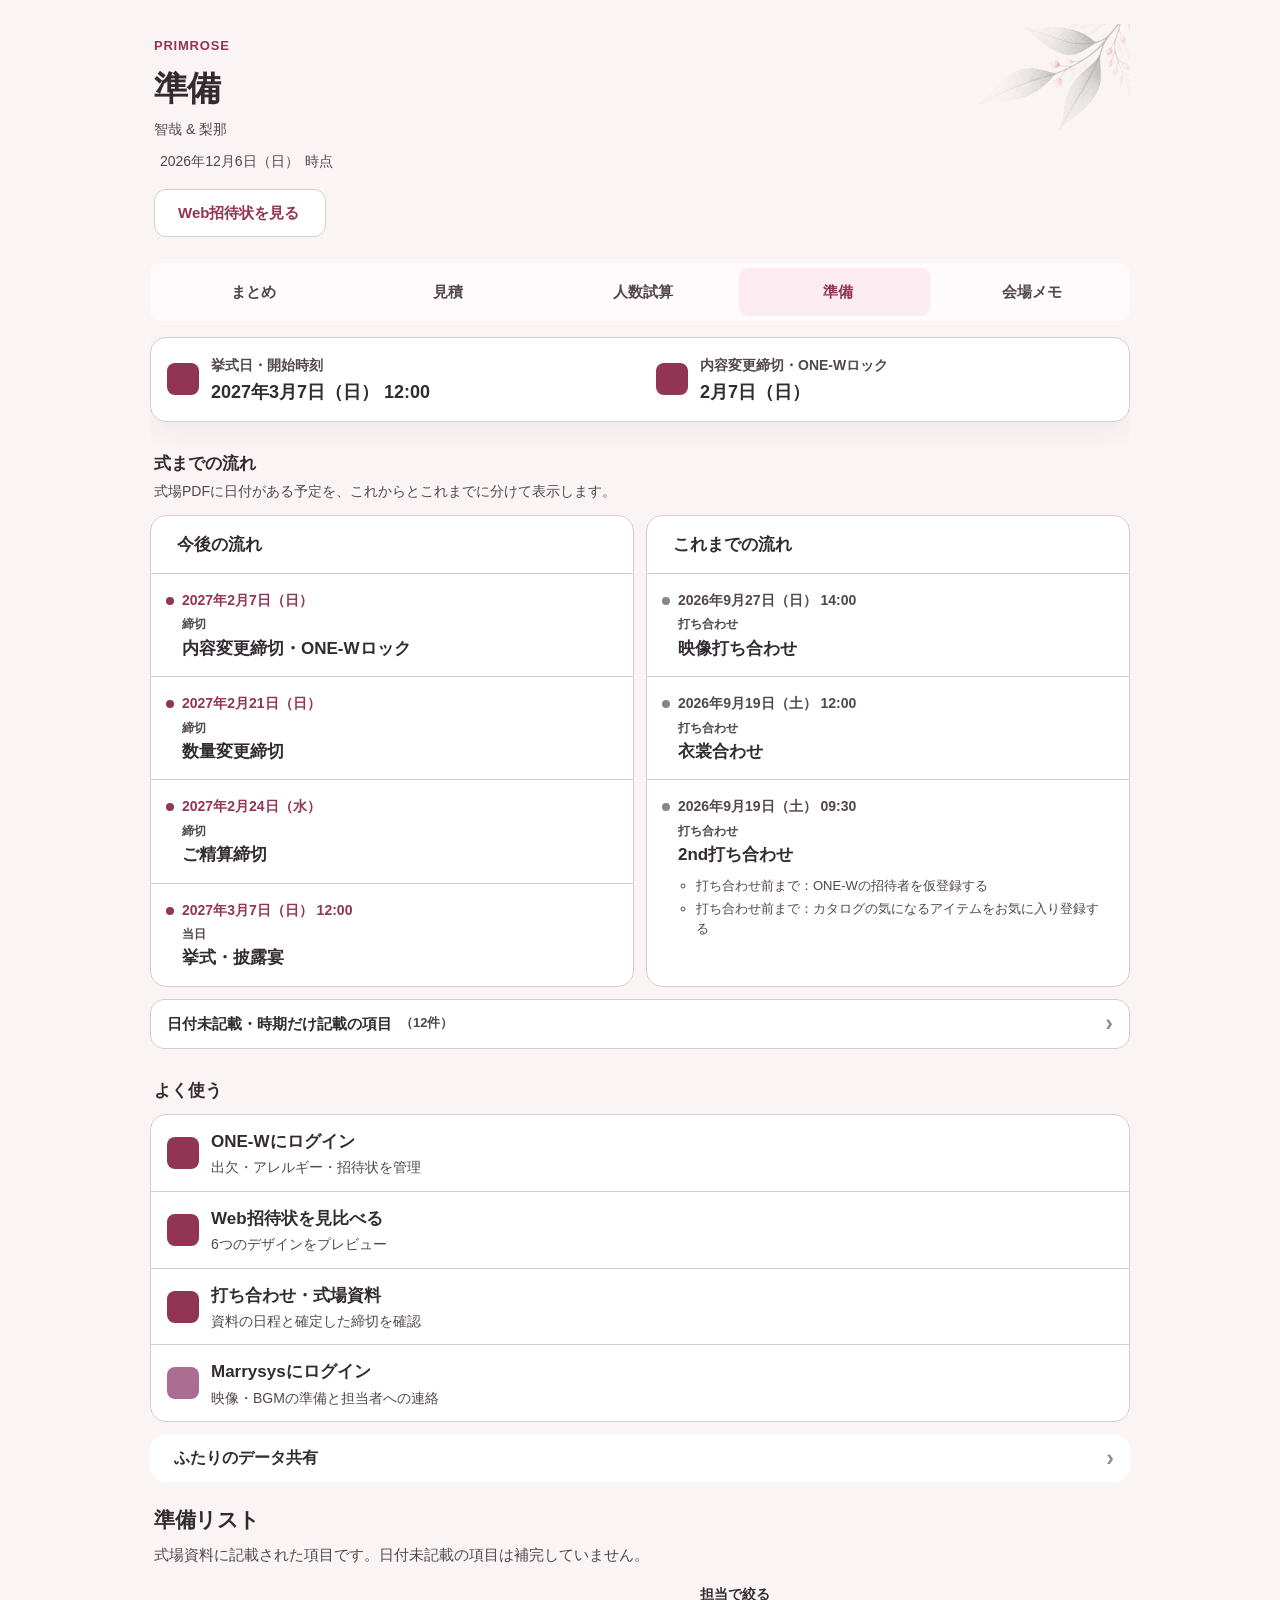
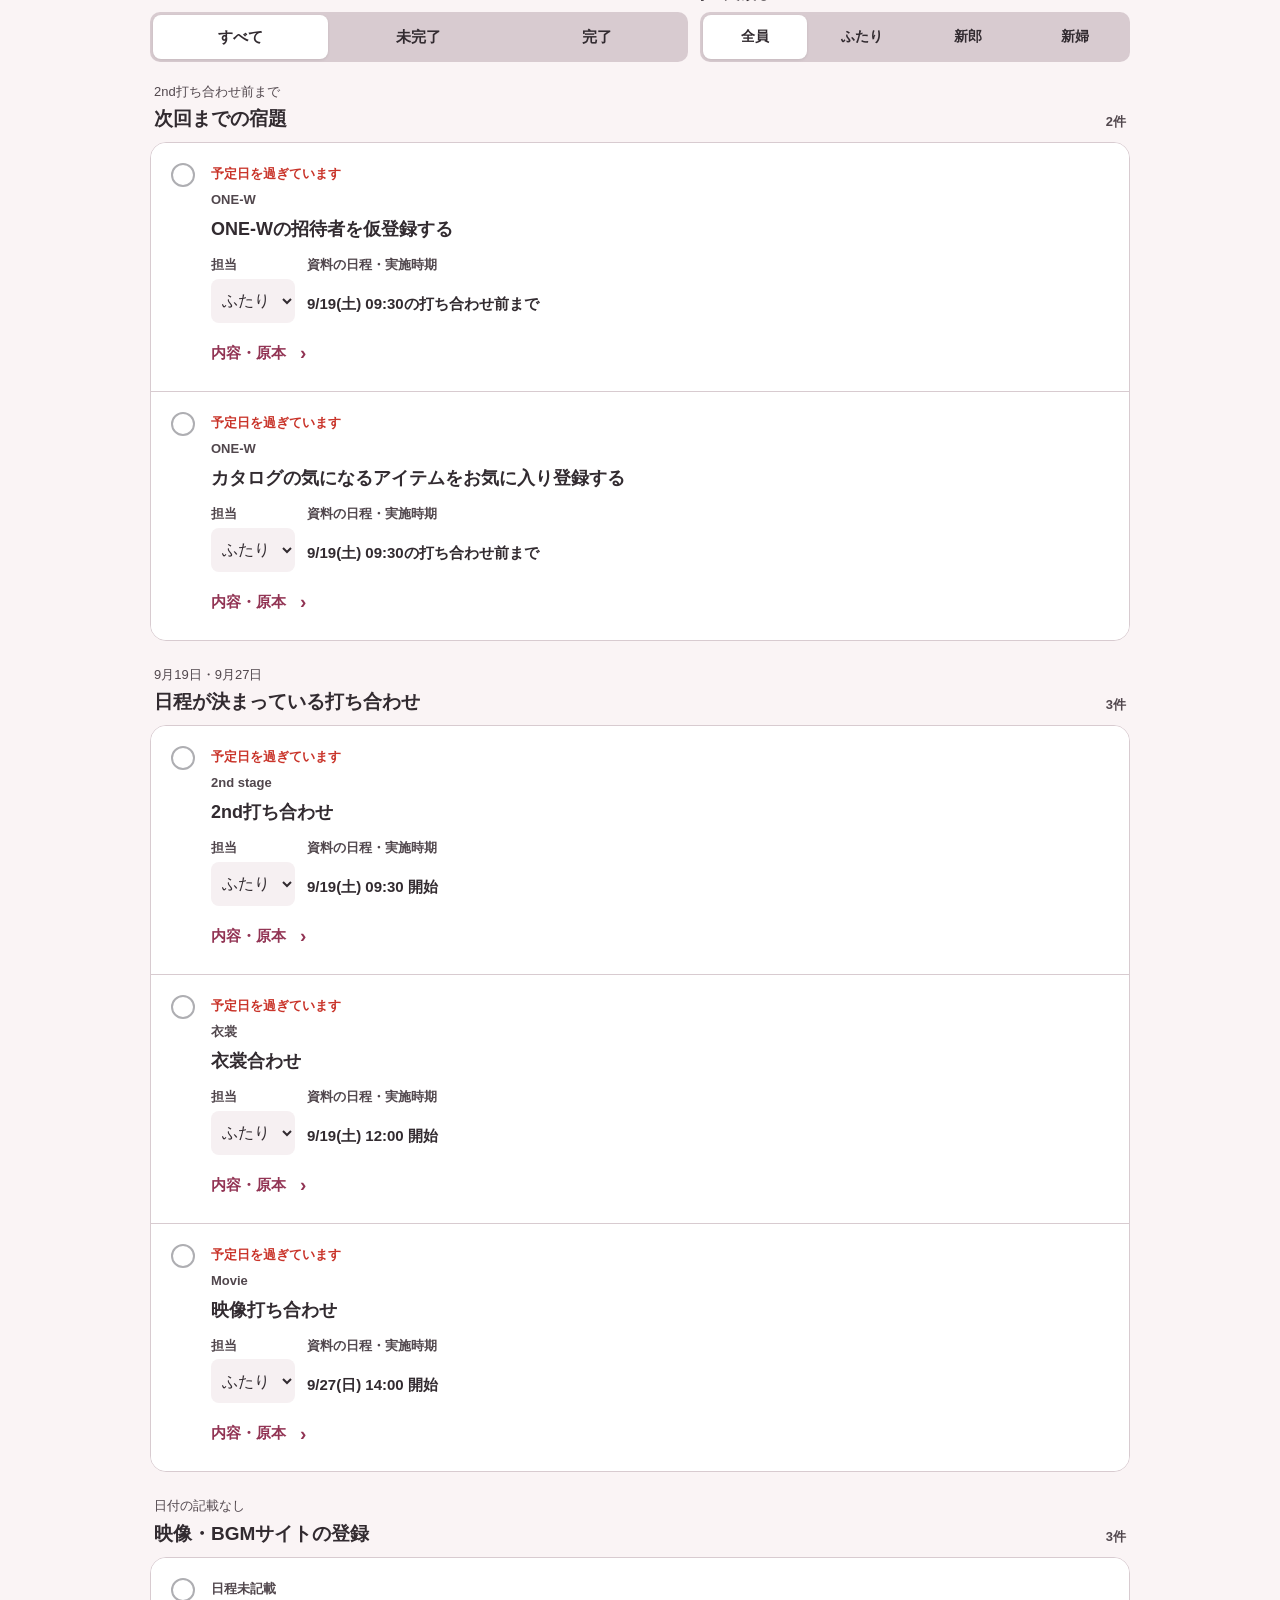
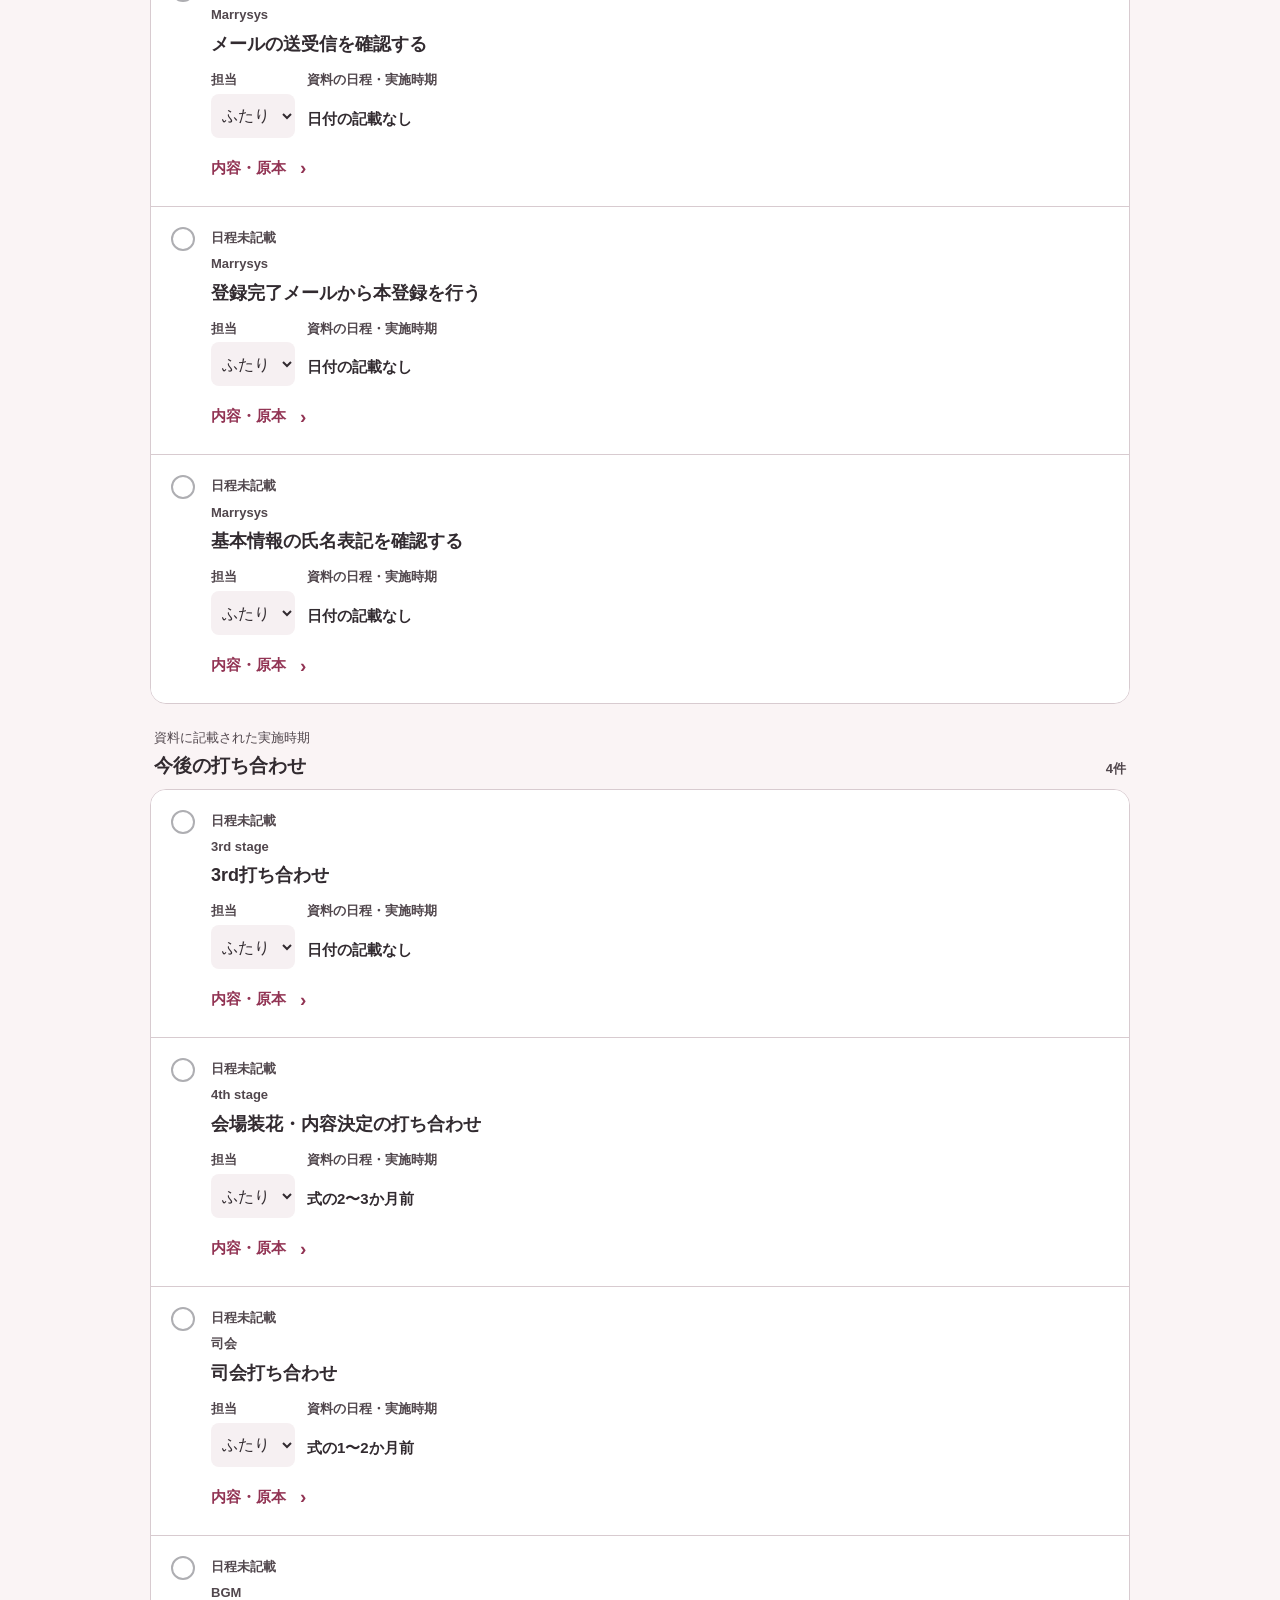
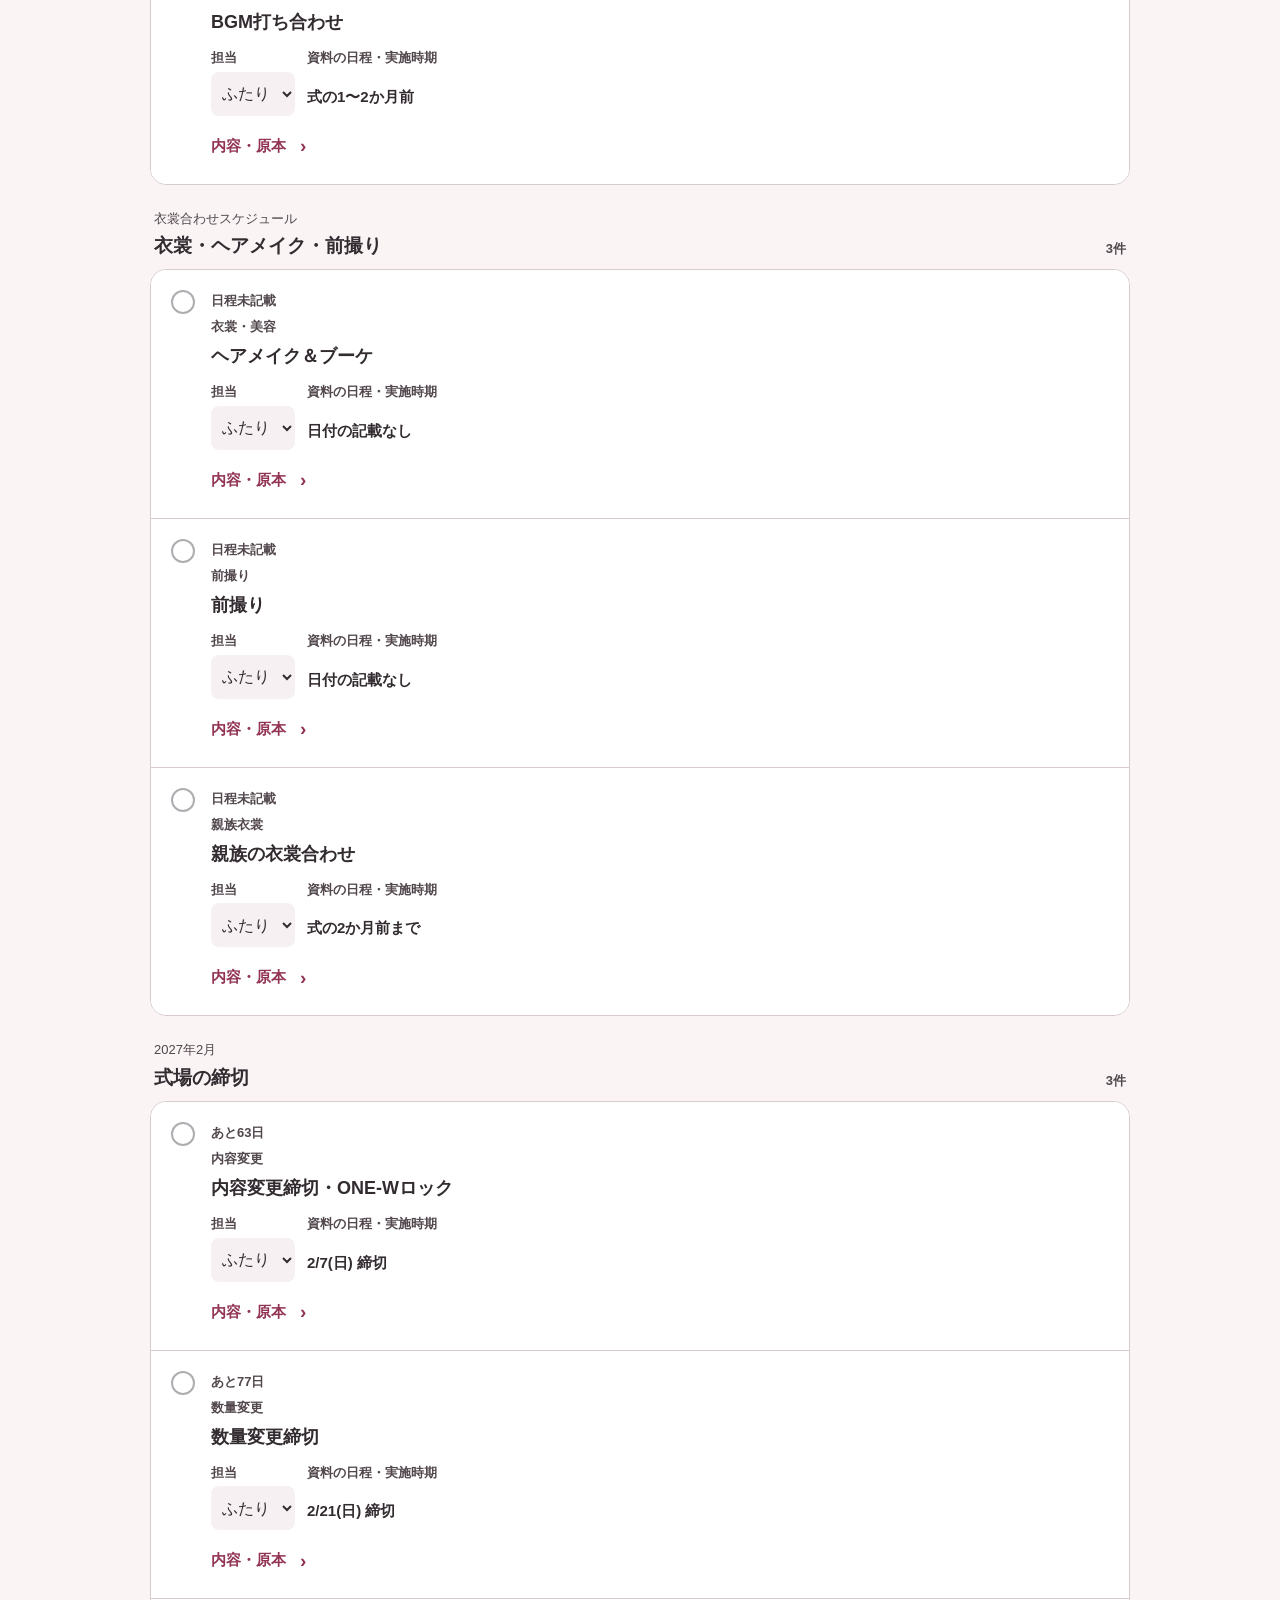
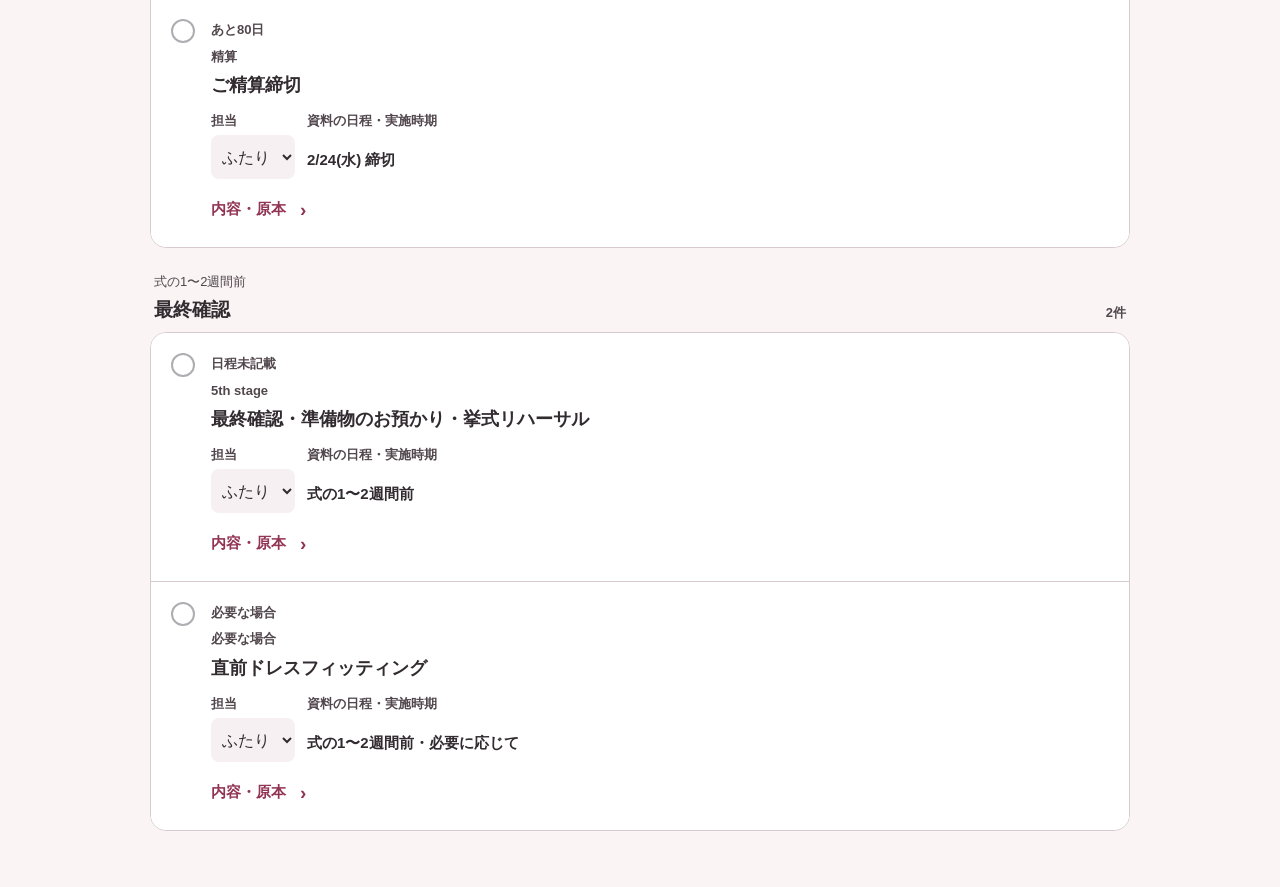
==== commit 01c81e04: "Add three distinct wedding invitation designs" ====
--- a/index.html
+++ b/index.html
@@ -2180,7 +2180,7 @@
         </a>
         <a class="ios-action-row" href="showcase/#invitations">
           <i class="iconoir-page" aria-hidden="true"></i>
-          <span class="ios-action-copy"><strong>Web招待状を見比べる</strong><small>3つのデザインをプレビュー</small></span>
+          <span class="ios-action-copy"><strong>Web招待状を見比べる</strong><small>6つのデザインをプレビュー</small></span>
           <i class="iconoir-nav-arrow-right" aria-hidden="true"></i>
         </a>
         <button class="ios-action-row" type="button" data-tab-target="venue">
@@ -2336,14 +2336,14 @@
               <div class="settings-grid" style="grid-template-columns:repeat(2,minmax(0,1fr))">
                 <label class="field"><span>招待状に表示する名前</span><input id="invitationNames" type="text" placeholder="例：太郎・花子" maxlength="60"></label>
                 <label class="field"><span>出欠回答期限</span><input id="rsvpDeadline" type="date"></label>
-                <label class="field invite-field-wide"><span>招待状のデザイン</span><select id="invitationDesign"><option value="balloon">バルーン</option><option value="garden">ポップガーデン</option><option value="botanical">ボタニカル</option></select></label>
+                <label class="field invite-field-wide"><span>招待状のデザイン</span><select id="invitationDesign"><option value="balloon">バルーン</option><option value="garden">ポップガーデン</option><option value="botanical">ボタニカル</option><option value="letter">シンプルレター</option><option value="story">フォトストーリー</option><option value="rose">ローズガーデン</option></select></label>
               </div>
             </div>
           </div>
           <div class="site-invite-only" hidden>
             <div class="invite-help">
               <p id="invitationHelpText">出欠・アレルギー・送迎の回答を、招待状のページ内から送信できます。</p>
-              <a id="invitationHelpLink" href="showcase/" target="_blank" rel="noopener noreferrer">3つのデザインを見る</a>
+              <a id="invitationHelpLink" href="showcase/" target="_blank" rel="noopener noreferrer">6つのデザインを見る</a>
             </div>
             <div class="invite-share">
               <input id="inviteShareUrl" type="text" aria-label="Web招待状の共有URL" readonly>
@@ -2706,7 +2706,7 @@
         // 最新の依頼に合わせ、このサイトでスプレッドシートへ回答を受け付けます。
         if (!source.invitationService || source.invitationService === "one-w" || source.invitationService === "one-w-pending") migrated.invitationService = "site";
       }
-      if (!["balloon", "garden", "botanical"].includes(migrated.invitationDesign)) migrated.invitationDesign = "balloon";
+      if (!["balloon", "garden", "botanical", "letter", "story", "rose"].includes(migrated.invitationDesign)) migrated.invitationDesign = "balloon";
       delete migrated.googleFormUrl;
       return migrated;
     }
@@ -3276,7 +3276,7 @@
     }
 
     function invitationPageUrl() {
-      const route = { balloon: "invite/", garden: "invite/reference/", botanical: "invite/botanical/" }[settings.invitationDesign] || "invite/";
+      const route = { balloon: "invite/", garden: "invite/reference/", botanical: "invite/botanical/", letter: "invite/letter/", story: "invite/story/", rose: "invite/rose/" }[settings.invitationDesign] || "invite/";
       const url = new URL(route, PUBLIC_APP_URL);
       const values = {
         from: settings.invitationNames.trim(),
@@ -3321,7 +3321,7 @@
         status.textContent = !connected ? "回答受付の接続を確認" : validDeadline ? "スプレッドシート連携済み" : "返信期限を設定";
         help.textContent = "出欠・アレルギー・送迎をページ内で回答し、非公開のスプレッドシートに送信できます。";
         helpLink.href = new URL("showcase/", PUBLIC_APP_URL).toString();
-        helpLink.textContent = "3つのデザインを見る";
+        helpLink.textContent = "6つのデザインを見る";
         privacy.textContent = !connected ? "回答受付は未接続です。" : validDeadline ? "回答一覧は一般公開しません。ONE-Wへの自動転記はありません。" : "返信期限はPDFに記載がありません。ゲストへの共有には、挙式日より前の期限の設定が必要です。";
       }
       const shareReady = usingSiteInvite && connected && Boolean(validDeadline) && Boolean(settings.invitationNames.trim()) && Boolean(settings.weddingDate && settings.weddingTime && settings.venueName.trim());
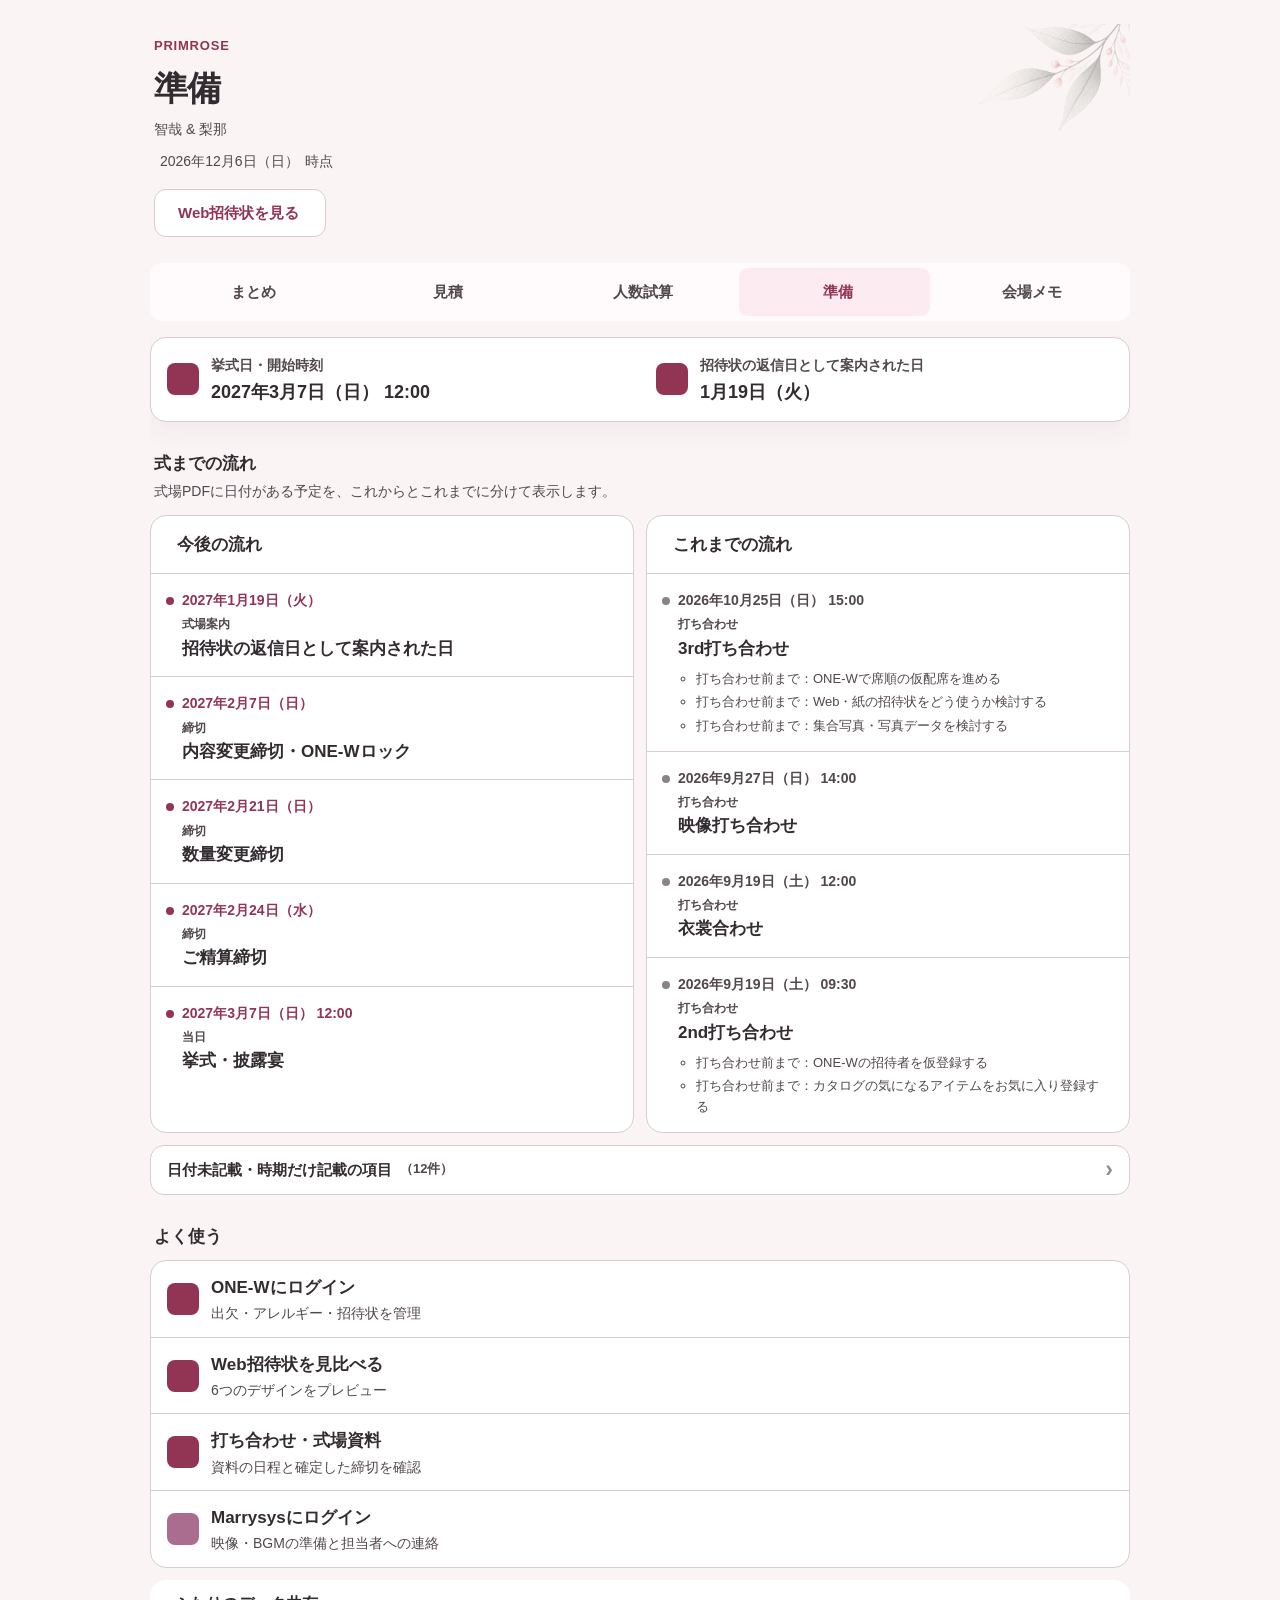
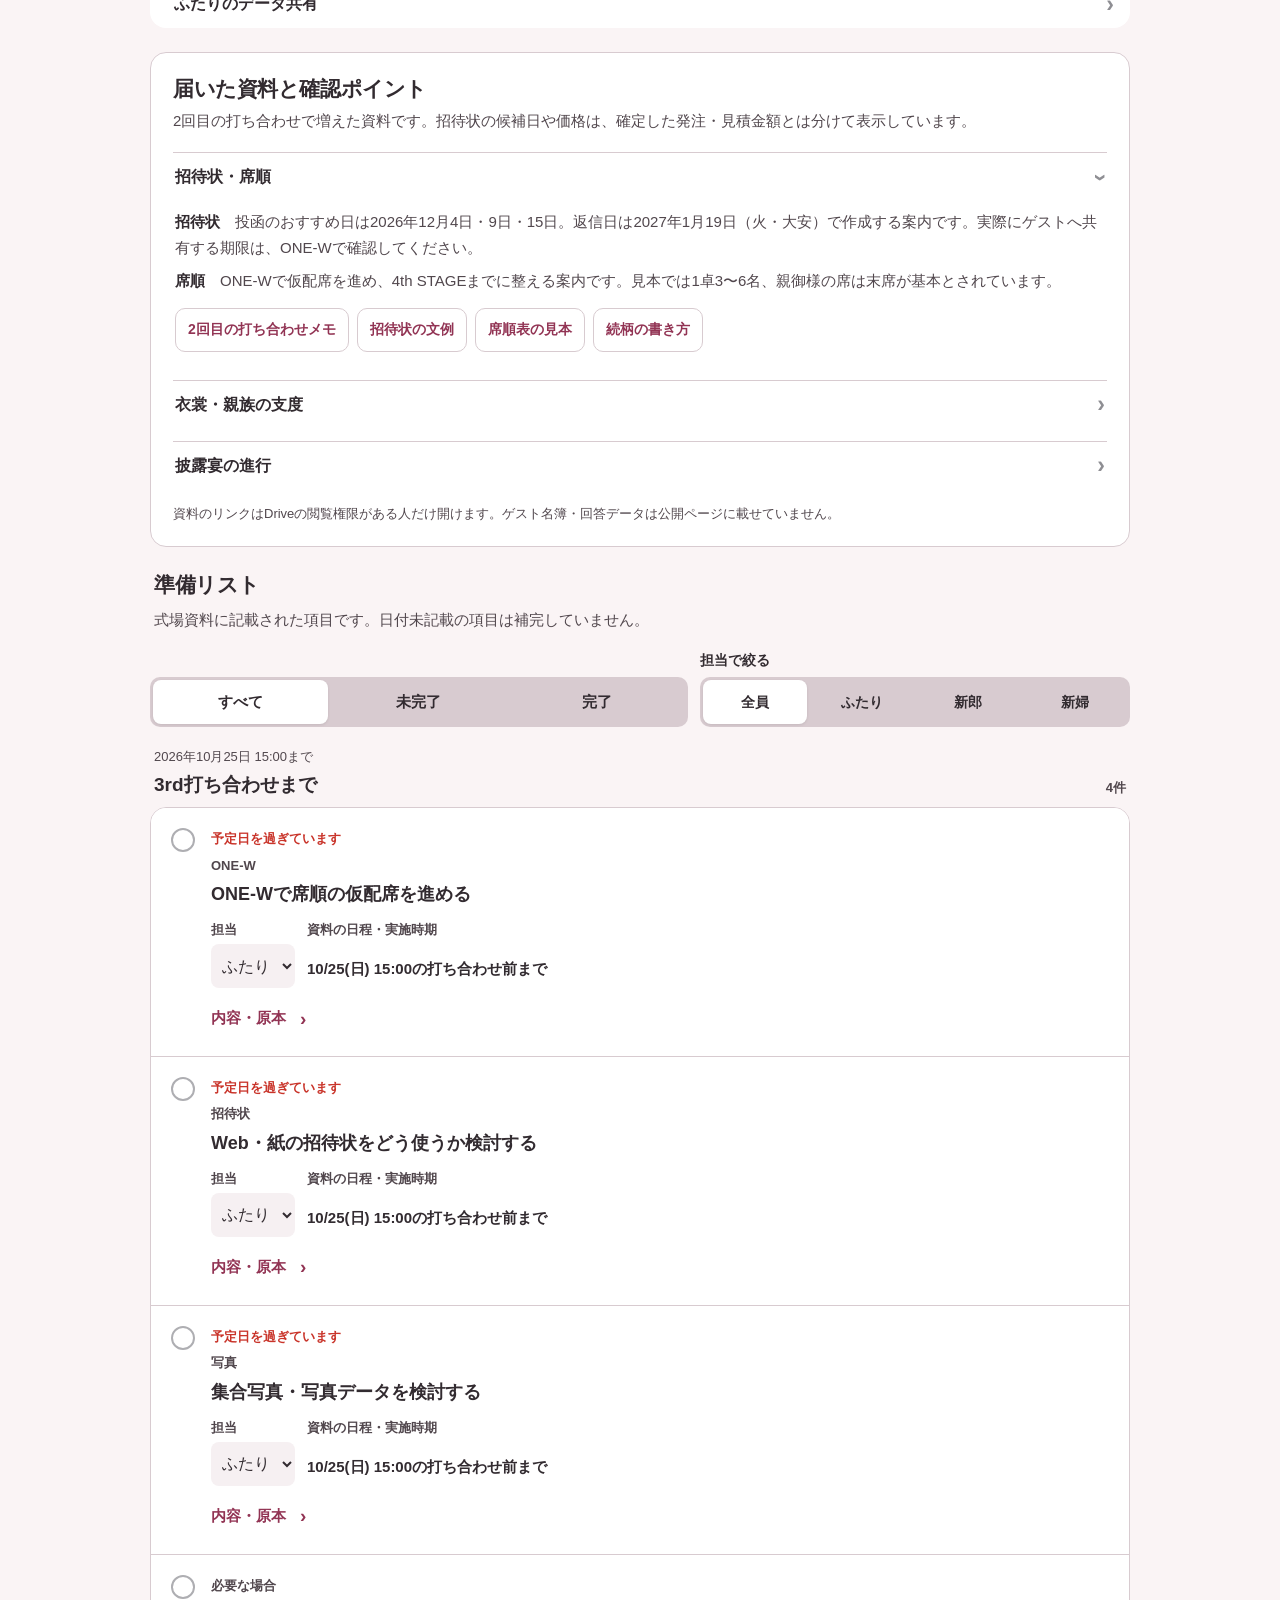
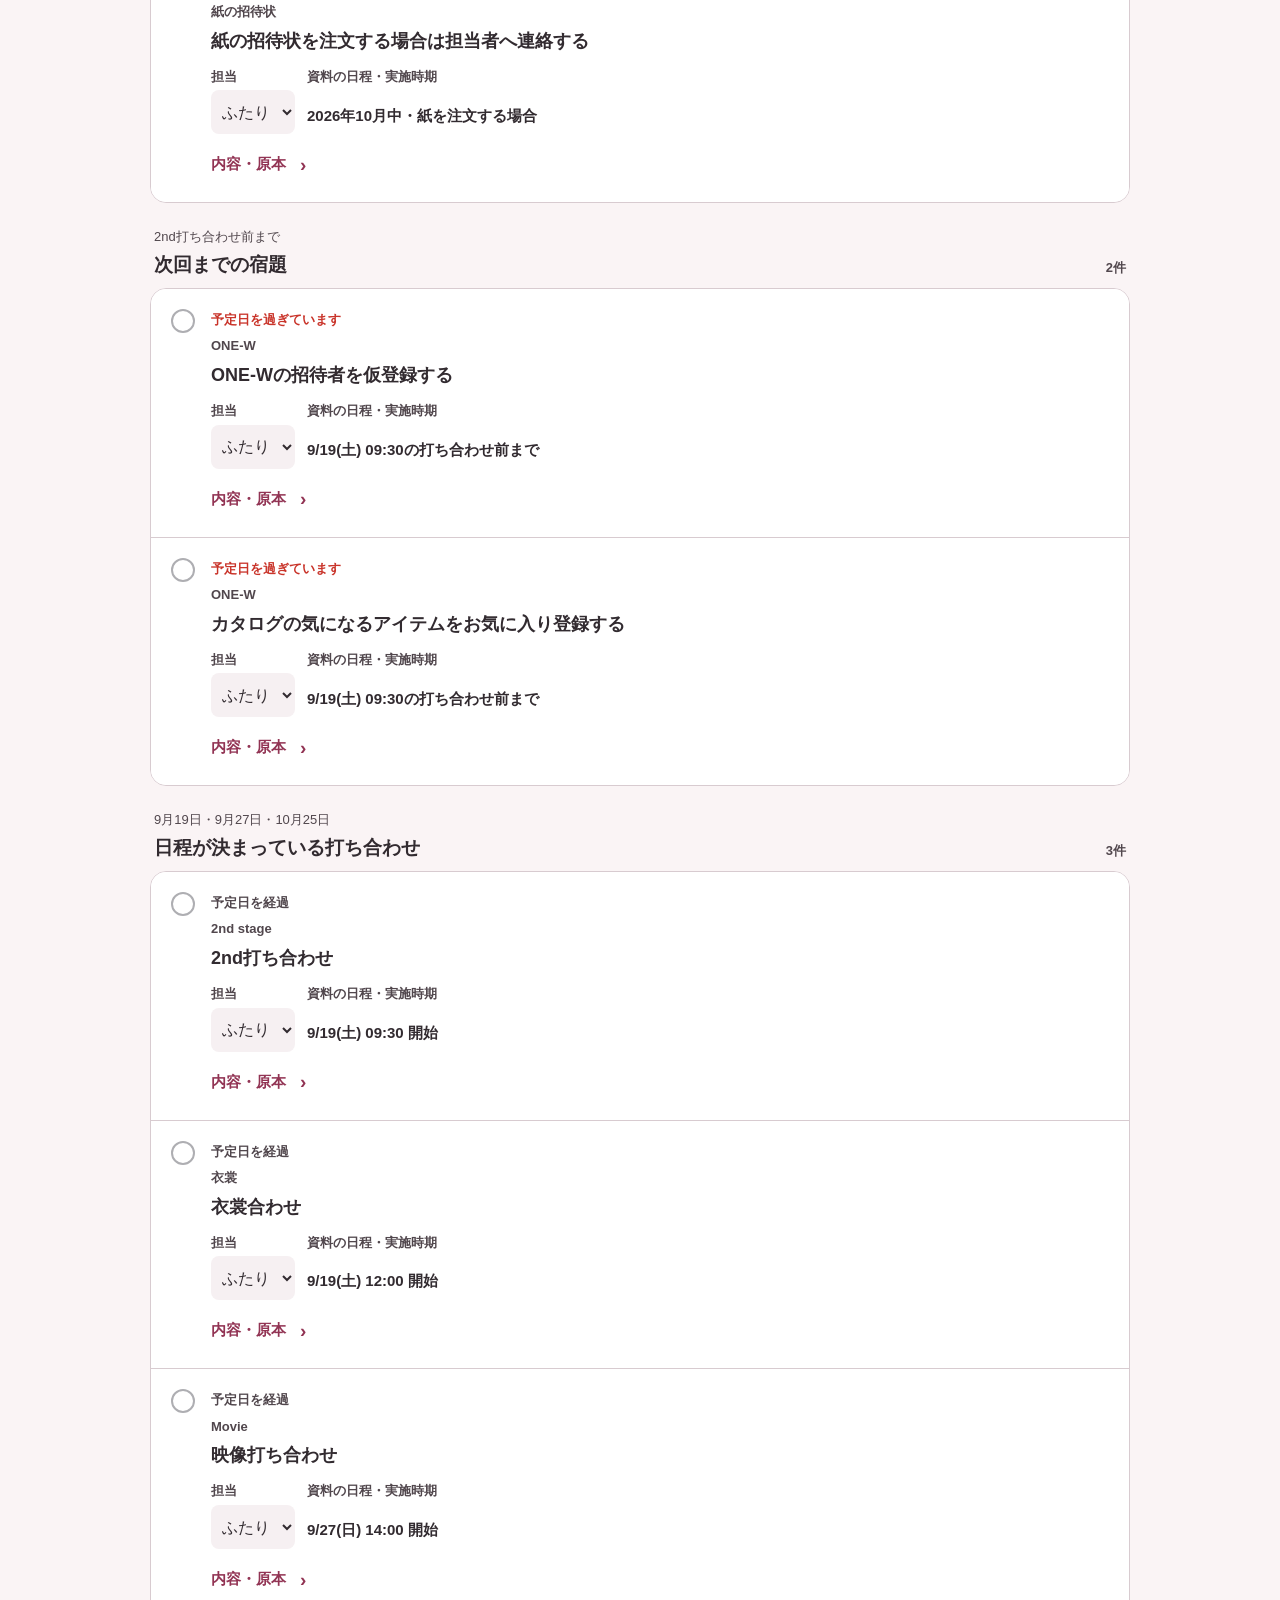
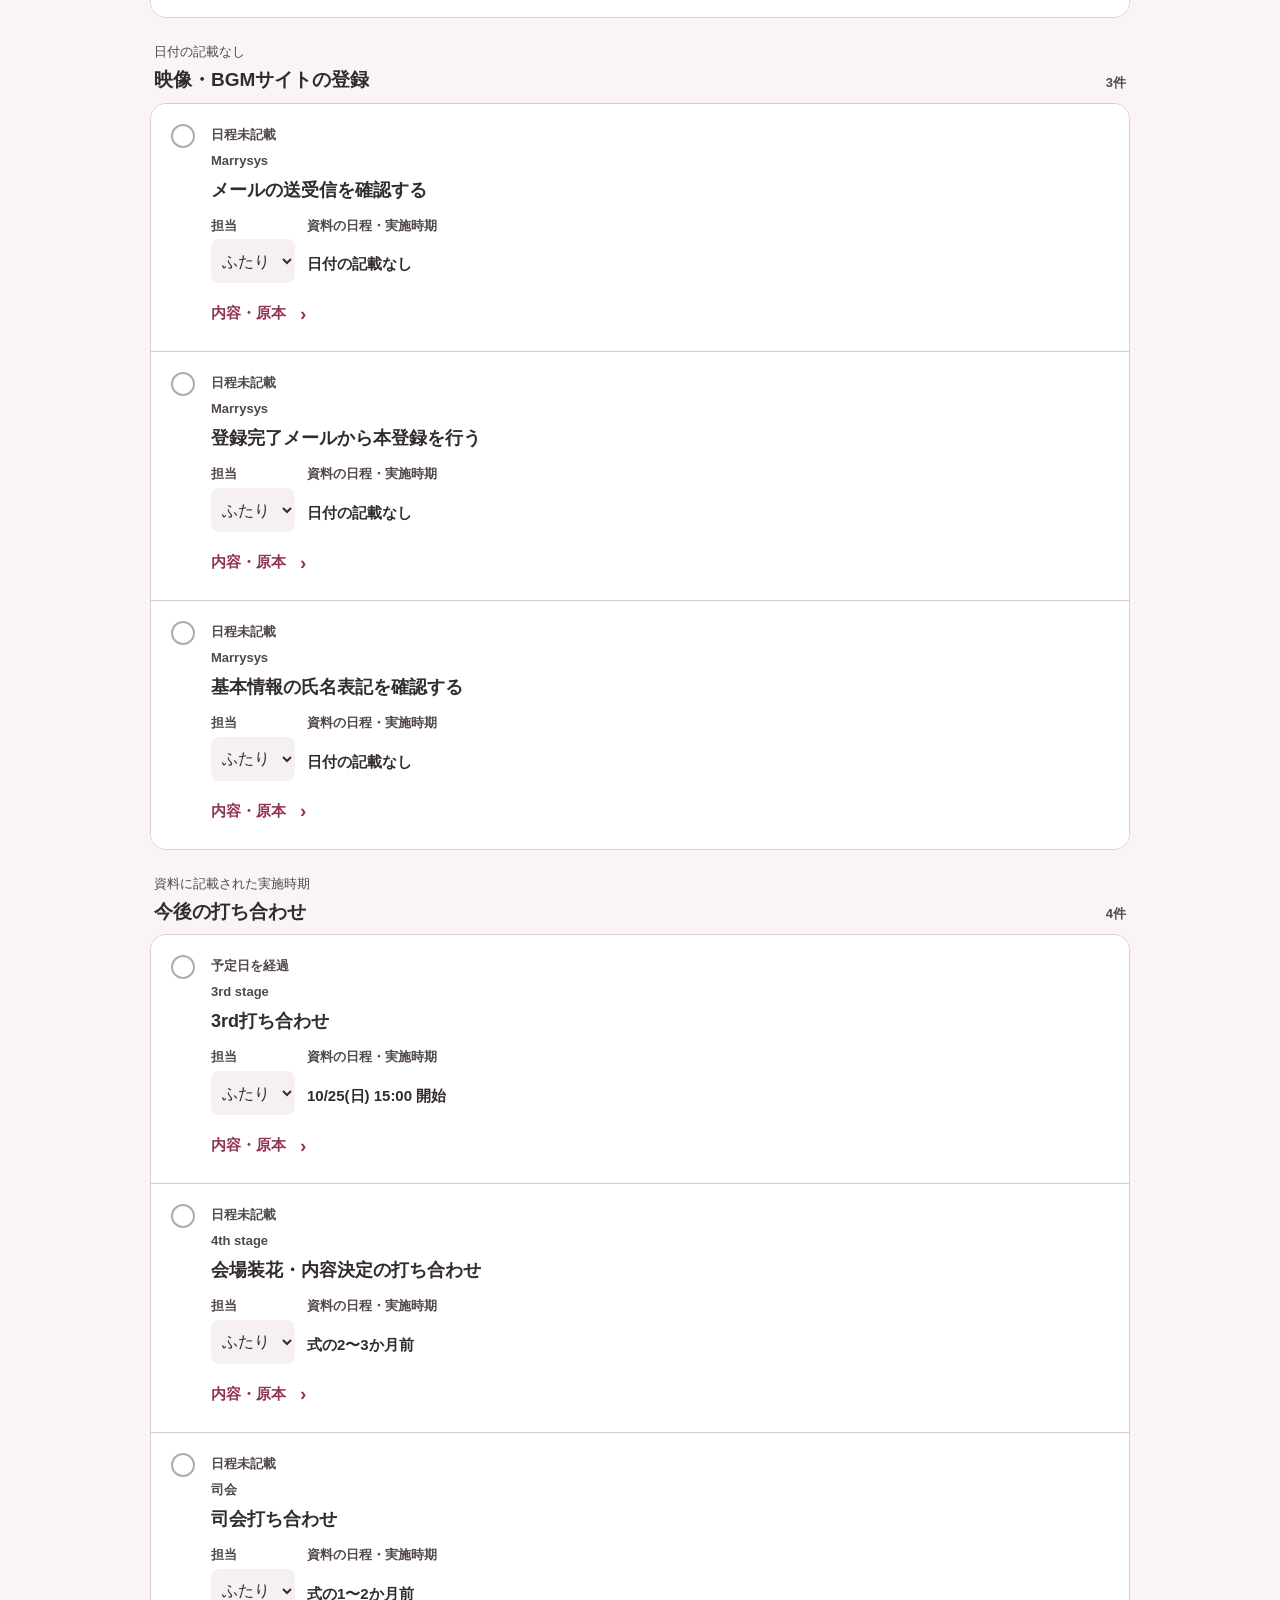
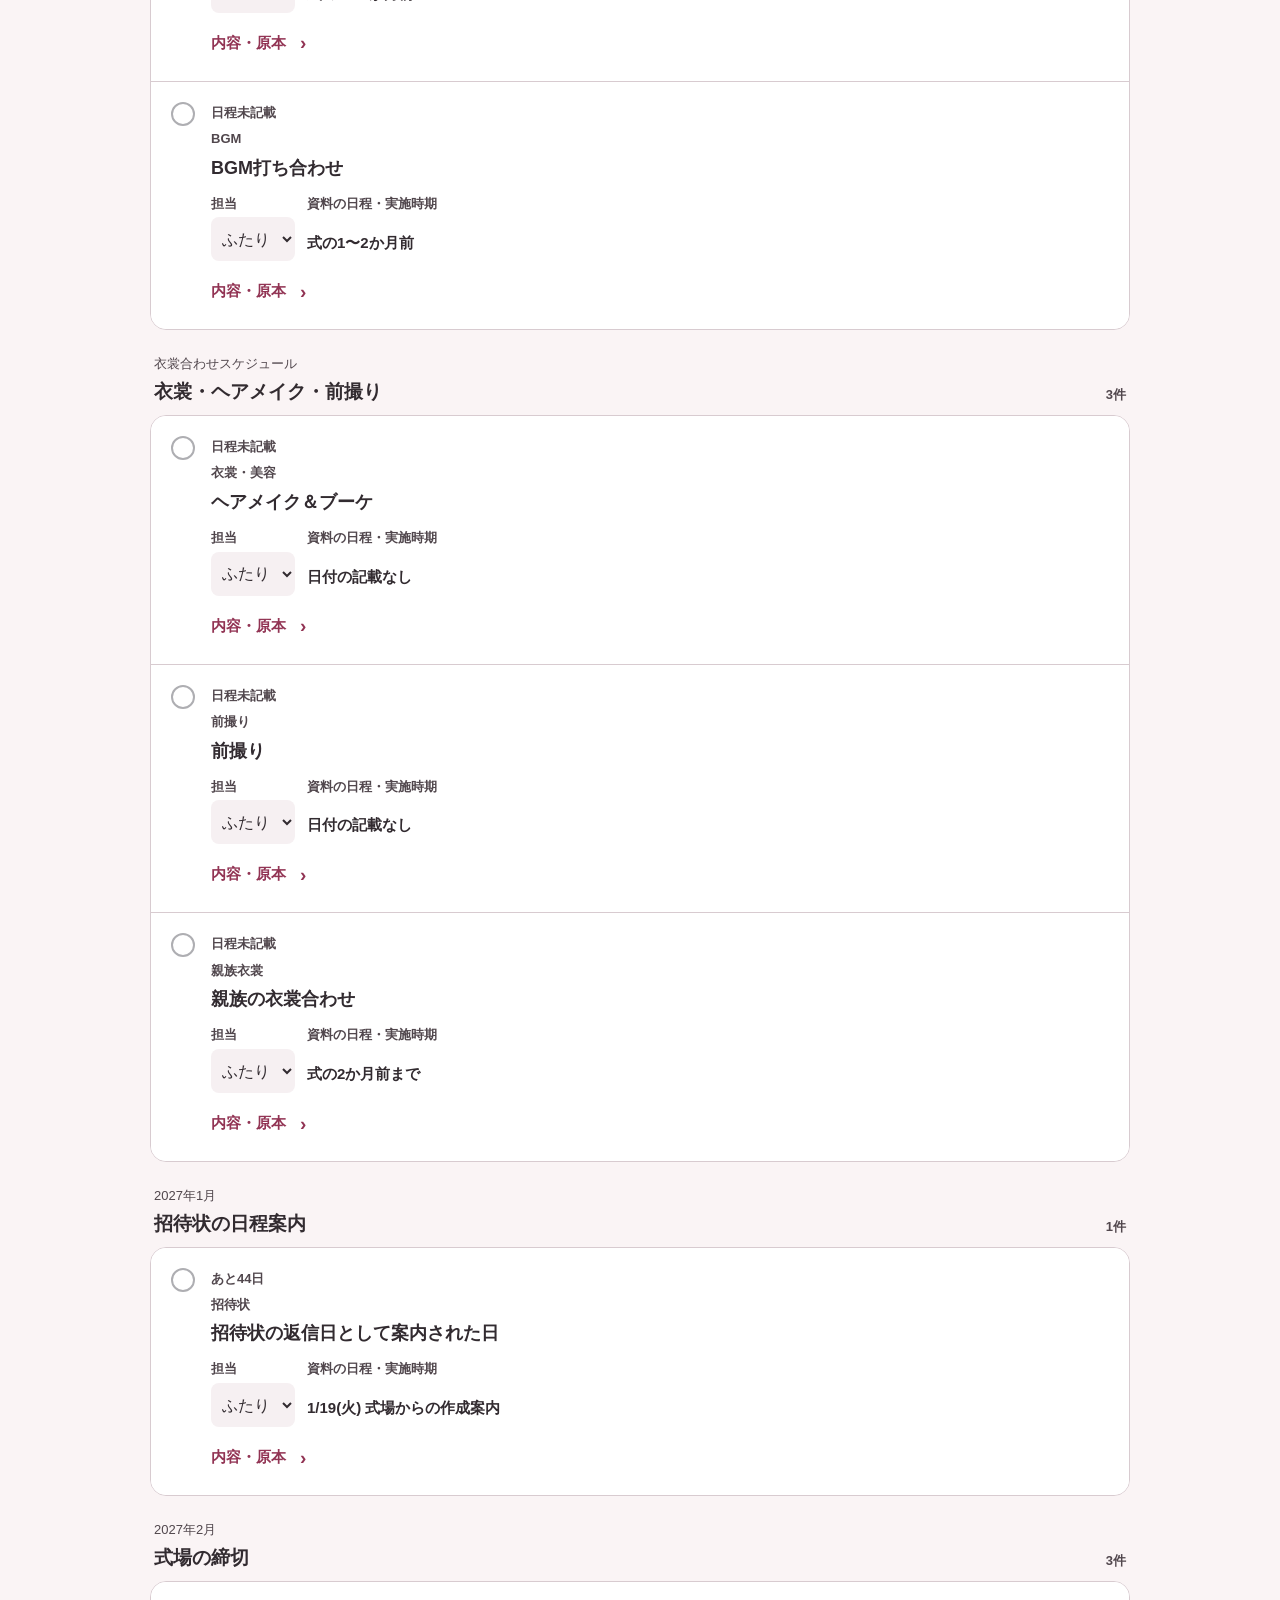
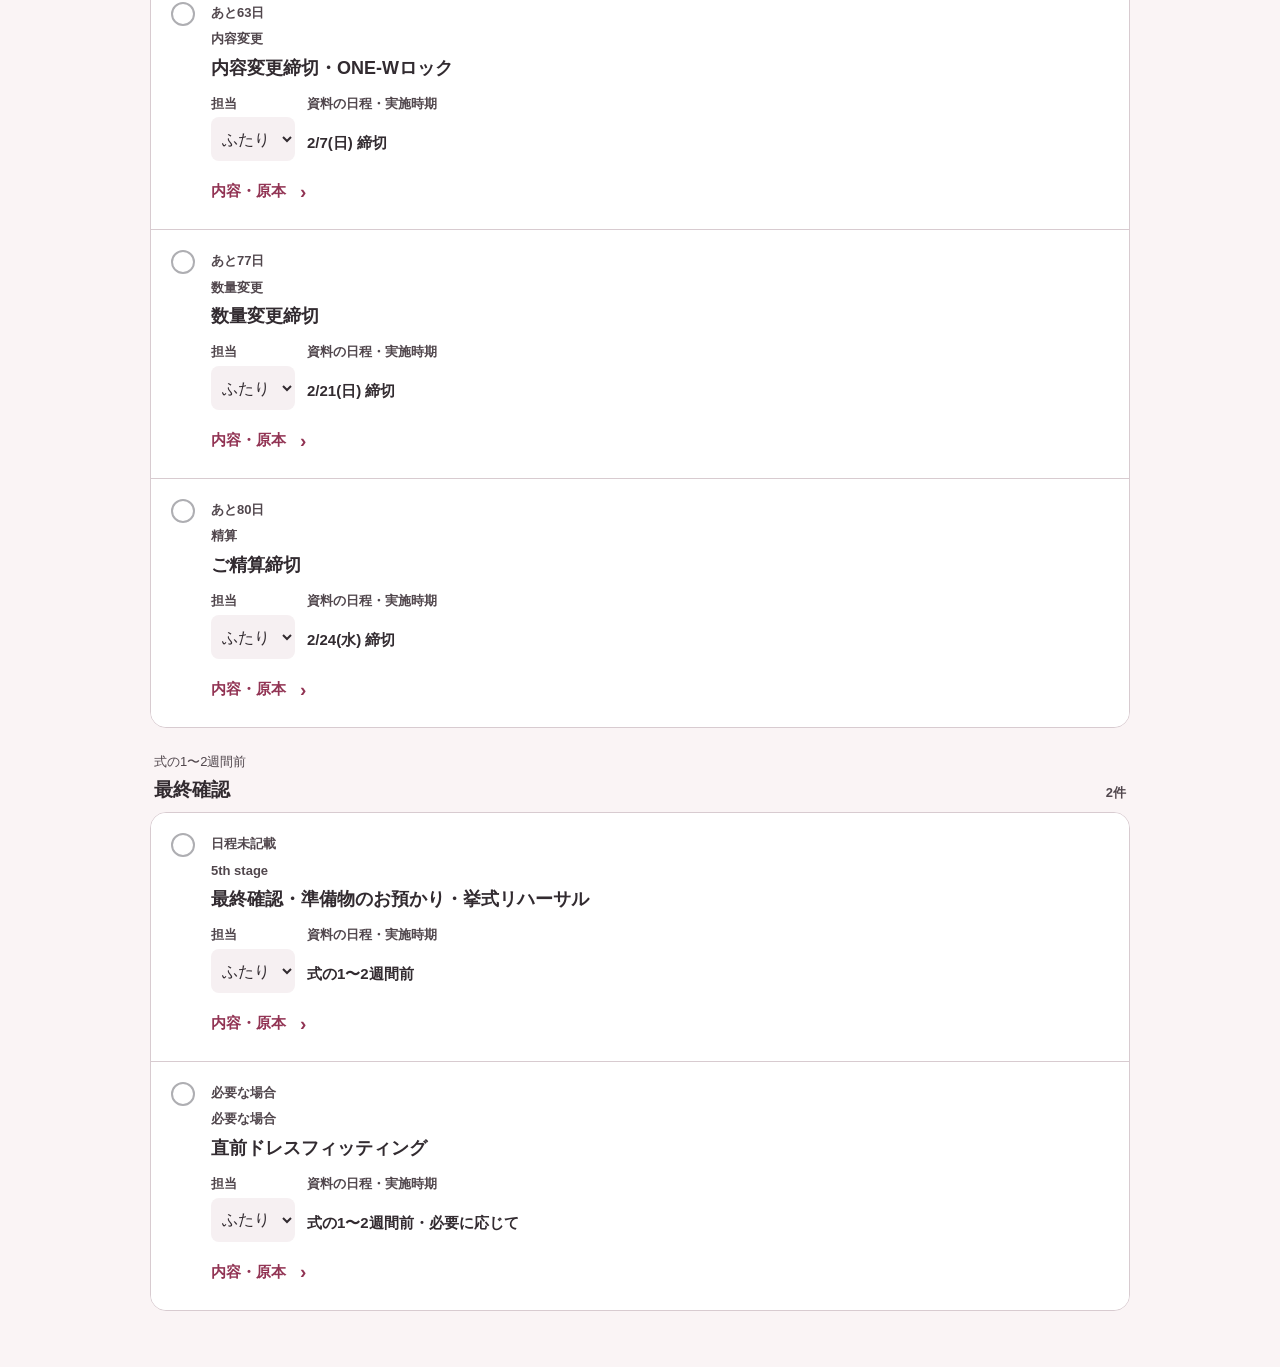
==== commit ed05e21b: "Update planner from second meeting PDFs" ====
--- a/index.html
+++ b/index.html
@@ -2053,7 +2053,7 @@
       .ui-ios-option1 .ios-botanical { display: none; }
     }
   </style>
-  <link rel="stylesheet" href="ios-ui.css?v=6">
+  <link rel="stylesheet" href="ios-ui.css?v=7">
 </head>
 <body class="ui-ios-option1 ui-ios-modern" data-active-tab="prep">
   <main class="page">
@@ -2120,15 +2120,15 @@
     </section>
 
     <section class="panel" data-tab-panel="home" hidden>
-      <h2 class="section-title">9月19日の打ち合わせ内容</h2>
-      <p class="tab-intro">9月19日はペーパーアイテム・招待者登録・配席・写真のラインナップを確認します。</p>
+      <h2 class="section-title">2回目の打ち合わせから</h2>
+      <p class="tab-intro">9月19日の打ち合わせは終了。次回は10月25日（日）15:00からの3rd打ち合わせです。</p>
       <div class="question-grid">
-        <article class="question-card"><strong>ペーパーアイテム紹介</strong><p>席札・メニューカード・招待状・席次表。</p></article>
-        <article class="question-card"><strong>ONE-W招待者登録確認</strong><p>登録した招待者を確認。</p></article>
-        <article class="question-card"><strong>配席確認</strong><p>ゲストの配席を確認。</p></article>
-        <article class="question-card"><strong>写真ラインナップ</strong><p>データ商品・アルバム商品の紹介。</p></article>
+        <article class="question-card"><strong>ONE-Wの席順</strong><p>次回までに仮配席を進めます。席順表の見本も届いています。</p></article>
+        <article class="question-card"><strong>招待状</strong><p>Webと紙を検討。紙を注文する場合は10月中に担当者へ連絡します。</p></article>
+        <article class="question-card"><strong>投函と返信日</strong><p>式場の投函候補は12月4日・9日・15日。返信日は2027年1月19日で作成する案内です。</p></article>
+        <article class="question-card"><strong>写真</strong><p>集合写真は検討中。データ200カット・150,000円は案内価格で、現在の見積には加えていません。</p></article>
       </div>
-      <p class="prep-source-note"><a href="https://drive.google.com/file/d/1VA-WOWwM5L_0wDAOvovJB7Yzh9Zu5Y9R/view" target="_blank" rel="noopener noreferrer">HappyWeddingSchedule.pdf · 1ページ</a></p>
+      <p class="prep-source-note"><a href="https://drive.google.com/file/d/1uPT1daAijO96AKQclYgCGZtAO7P5Q5rU/view" target="_blank" rel="noopener noreferrer">2回目の打ち合わせメモ · 1ページ</a></p>
     </section>
 
     <section class="panel prep-overview" data-tab-panel="prep">
@@ -2211,6 +2211,57 @@
       </details>
     </section>
 
+    <section class="panel prep-resource-panel" data-tab-panel="prep">
+      <h2 class="section-title">届いた資料と確認ポイント</h2>
+      <p class="tab-intro">2回目の打ち合わせで増えた資料です。招待状の候補日や価格は、確定した発注・見積金額とは分けて表示しています。</p>
+      <details open>
+        <summary>招待状・席順</summary>
+        <div class="prep-resource-body">
+          <p><strong>招待状</strong>　投函のおすすめ日は2026年12月4日・9日・15日。返信日は2027年1月19日（火・大安）で作成する案内です。実際にゲストへ共有する期限は、ONE-Wで確認してください。</p>
+          <p><strong>席順</strong>　ONE-Wで仮配席を進め、4th STAGEまでに整える案内です。見本では1卓3〜6名、親御様の席は末席が基本とされています。</p>
+          <div class="prep-resource-links">
+            <a href="https://drive.google.com/file/d/1uPT1daAijO96AKQclYgCGZtAO7P5Q5rU/view" target="_blank" rel="noopener noreferrer">2回目の打ち合わせメモ</a>
+            <a href="https://drive.google.com/file/d/1UmSojnZEx-lQOcJdVn8D-3b_VzOkTO91/view" target="_blank" rel="noopener noreferrer">招待状の文例</a>
+            <a href="https://drive.google.com/file/d/1C3FWgyuS-rUKOCw1uwNIUR4IhjaZKA5T/view" target="_blank" rel="noopener noreferrer">席順表の見本</a>
+            <a href="https://drive.google.com/file/d/1hHrX7_pmA2LIKh9elTomQu5AosBADHaV/view" target="_blank" rel="noopener noreferrer">続柄の書き方</a>
+          </div>
+        </div>
+      </details>
+      <details>
+        <summary>衣裳・親族の支度</summary>
+        <div class="prep-resource-body">
+          <p><strong>衣裳合わせ</strong>　予約制で約2時間。火・水曜は休みです。ストッキングと撮影用のスマホ等を持参。衣裳決定時の申込金50,000円は、見積にある式場予約金とは別の案内です。</p>
+          <p><strong>変更・費用</strong>　衣裳予約から8日目以降のキャンセルは衣裳価格の30%。親族衣裳はモーニング24,000〜55,000円、留袖23,000〜60,000円（いずれも税別）の案内があり、見積には自動加算しません。</p>
+          <p><strong>9月19日の試着</strong>　白・カラーのドレス6点が一覧に載っています。試着した候補であり、決定した衣裳ではありません。</p>
+          <details class="prep-fitting-list">
+            <summary>試着6点の品番・一覧記載価格</summary>
+            <dl>
+              <div><dt>W6025-A（オレンジ）</dt><dd>340,000円</dd></div>
+              <div><dt>W8025（ピンク）</dt><dd>330,000円</dd></div>
+              <div><dt>BRM1010（オフホワイト）</dt><dd>360,000円</dd></div>
+              <div><dt>W1003（オフホワイト）</dt><dd>450,000円</dd></div>
+              <div><dt>W1111（ピンク）</dt><dd>400,000円</dd></div>
+              <div><dt>W1204（オフホワイト）</dt><dd>420,000円</dd></div>
+            </dl>
+            <p>一覧には税区分の記載がありません。割引・追加費用を含む確定額ではありません。</p>
+          </details>
+          <div class="prep-resource-links">
+            <a href="https://drive.google.com/file/d/1Jt57cwjP5pMXruTbdwyCrO5l37r17gjO/view" target="_blank" rel="noopener noreferrer">衣裳合わせの案内</a>
+            <a href="https://drive.google.com/file/d/1CR7-mlnhS5aeDeFq_IfT6qyIs8mTKpl8/view" target="_blank" rel="noopener noreferrer">試着した衣裳一覧</a>
+            <a href="https://drive.google.com/file/d/1fa8mbFDSLBAQyfIsS9CczrCbq982E_-M/view" target="_blank" rel="noopener noreferrer">親族衣裳・着付け価格表</a>
+          </div>
+        </div>
+      </details>
+      <details>
+        <summary>披露宴の進行</summary>
+        <div class="prep-resource-body">
+          <p>司会者からの紹介方法、主賓・乾杯のお願い、衣裳チェンジやスピーチ・余興の時間などを考える際の式場ガイドです。記載の所要時間やカラオケ代は選択した場合の目安で、進行の確定内容ではありません。</p>
+          <div class="prep-resource-links"><a href="https://drive.google.com/file/d/1CScsNTW9WQ6Wiaod4eZ4Htvw2kZDqnsG/view" target="_blank" rel="noopener noreferrer">タイムスケジュール表ガイド</a></div>
+        </div>
+      </details>
+      <p class="prep-resource-privacy">資料のリンクはDriveの閲覧権限がある人だけ開けます。ゲスト名簿・回答データは公開ページに載せていません。</p>
+    </section>
+
     <section class="panel prep-list-panel" data-tab-panel="prep">
       <h2 class="section-title">準備リスト</h2>
       <p class="tab-intro">式場資料に記載された項目です。日付未記載の項目は補完していません。</p>
@@ -2293,7 +2344,7 @@
 
     <section class="panel" data-tab-panel="venue" hidden>
       <h2 class="section-title">打ち合わせ・連絡先</h2>
-      <p class="tab-intro">挙式12:00（セント・ポール大聖堂）、披露宴13:00〜15:20（ボヌール）。初回打ち合わせは9月6日に実施済みです。</p>
+      <p class="tab-intro">挙式12:00（セント・ポール大聖堂）、披露宴13:00〜15:20（ボヌール）。2回目の打ち合わせを終え、次回は10月25日15:00です。</p>
       <div class="ios-action-group venue-onew-shortcut">
         <a class="ios-action-row" href="https://fivestar.one-w.net/bg" target="_blank" rel="noopener noreferrer" aria-label="ONE-Wの新郎新婦向けログイン画面を開く">
           <i class="iconoir-notes" aria-hidden="true"></i>
@@ -2306,11 +2357,11 @@
         <label class="field"><span>見学日</span><input id="visitDate" type="date"></label>
         <label class="field"><span>担当者</span><input id="coordinator" type="text" placeholder="担当者名" maxlength="40"></label>
         <label class="field"><span>式場の連絡先</span><input id="venuePhone" type="tel" placeholder="電話番号" maxlength="30"></label>
-        <label class="field"><span>登録した打ち合わせ日</span><input id="nextMeetingDate" type="date" value="2026-09-19"></label>
-        <label class="field"><span>開始時刻</span><input id="nextMeetingTime" type="time" value="09:30"></label>
+        <label class="field"><span>登録した打ち合わせ日</span><input id="nextMeetingDate" type="date" value="2026-10-25"></label>
+        <label class="field"><span>開始時刻</span><input id="nextMeetingTime" type="time" value="15:00"></label>
       </div>
       <label class="field" style="margin-top:12px"><span>式場への確認事項・メモ</span><textarea class="memo-input" id="venueMemo" placeholder="確認したいこと、持参物、担当者からの連絡など"></textarea></label>
-      <div class="note-box" style="margin-top:14px"><p><strong>登録した打ち合わせ</strong></p><p id="nextMeetingStatus">2026年9月19日(土) 9:30開始</p></div>
+      <div class="note-box" style="margin-top:14px"><p><strong>登録した打ち合わせ</strong></p><p id="nextMeetingStatus">2026年10月25日(日) 15:00開始</p></div>
     </section>
 
     <section class="panel onew-panel" data-tab-panel="venue" hidden>
@@ -2327,6 +2378,7 @@
         <i class="iconoir-nav-arrow-right" aria-hidden="true"></i>
       </a>
       <p class="invite-privacy-note">このサイトの回答は非公開のスプレッドシートに保存します。ONE-Wへの自動転記は行いません。</p>
+      <p class="invite-privacy-note">2回目の打ち合わせメモには、招待状の返信日を<strong>2027年1月19日</strong>として作成する案内があります。実際に送るURLの期限を確認してください。</p>
       <details class="invite-backup-settings">
         <summary>Web招待状を設定・共有</summary>
         <div class="invite-backup-body">
@@ -2524,15 +2576,18 @@
       <h2 class="section-title">式場の予定・締切</h2>
       <div class="ios-action-group">
         <a class="ios-action-row" href="https://drive.google.com/file/d/1VA-WOWwM5L_0wDAOvovJB7Yzh9Zu5Y9R/view" target="_blank" rel="noopener noreferrer"><i class="iconoir-calendar" aria-hidden="true"></i><span class="ios-action-copy"><strong>式場のスケジュールPDF</strong><small>日程・時間・締切の原本</small></span><i class="iconoir-nav-arrow-right" aria-hidden="true"></i></a>
-        <a class="ios-action-row" href="https://drive.google.com/file/d/1u2ixXzdW1htRmOH_fzEAt-1O3ABka3D1/view" target="_blank" rel="noopener noreferrer"><i class="iconoir-notes" aria-hidden="true"></i><span class="ios-action-copy"><strong>次回までの宿題</strong><small>招待者仮登録・カタログのお気に入り</small></span><i class="iconoir-nav-arrow-right" aria-hidden="true"></i></a>
+        <a class="ios-action-row" href="https://drive.google.com/file/d/1uPT1daAijO96AKQclYgCGZtAO7P5Q5rU/view" target="_blank" rel="noopener noreferrer"><i class="iconoir-notes" aria-hidden="true"></i><span class="ios-action-copy"><strong>2回目の打ち合わせメモ</strong><small>10月25日の次回予定・招待状・席順・写真</small></span><i class="iconoir-nav-arrow-right" aria-hidden="true"></i></a>
+        <a class="ios-action-row" href="https://drive.google.com/file/d/1u2ixXzdW1htRmOH_fzEAt-1O3ABka3D1/view" target="_blank" rel="noopener noreferrer"><i class="iconoir-notes" aria-hidden="true"></i><span class="ios-action-copy"><strong>1回目の打ち合わせメモ</strong><small>招待者仮登録・カタログのお気に入り</small></span><i class="iconoir-nav-arrow-right" aria-hidden="true"></i></a>
         <a class="ios-action-row" href="https://drive.google.com/file/d/1VwGeAt9tEAG7r6CR71r1rIYK9t6Z5GqE/view" target="_blank" rel="noopener noreferrer"><i class="iconoir-play" aria-hidden="true"></i><span class="ios-action-copy"><strong>Marrysysの登録案内</strong><small>映像・BGM担当者のPDF</small></span><i class="iconoir-nav-arrow-right" aria-hidden="true"></i></a>
       </div>
       <ul class="alerts" style="margin-top:16px">
         <li>9月19日 9:30：2nd打ち合わせ／12:00：衣裳合わせ</li>
         <li>9月27日 14:00：映像打ち合わせ</li>
+        <li>10月25日 15:00：3rd打ち合わせ。ONE-Wの仮配席、招待状・写真の検討を次回までに。</li>
+        <li>紙の招待状を注文する場合は10月中に連絡。投函推奨日は12月4日・9日・15日。</li>
+        <li>招待状の返信日は1月19日で作成する案内。実際に送るURLの期限は確認してください。</li>
         <li>2月7日：内容変更締切・ONE-Wロック。以降の人数変更は担当者へ連絡。</li>
         <li>2月21日：数量変更締切／2月24日：ご精算締切</li>
-        <li>招待状の返信期限は別途決定。上記の式場締切とは別です。</li>
       </ul>
     </section>
     <section class="panel" data-tab-panel="budget" hidden>
@@ -2546,7 +2601,7 @@
   </main>
 
   <script src="wedding-details.js?v=1"></script>
-  <script src="preparation-data.js?v=1"></script>
+  <script src="preparation-data.js?v=2"></script>
   <script src="invite/rsvp-config.js?v=1"></script>
   <script>
     const defaultRows = [
@@ -2625,8 +2680,8 @@
       coordinator: "河原木 厚子",
       venuePhone: "086-903-1311",
       venueMemo: "",
-      nextMeetingDate: "2026-09-19",
-      nextMeetingTime: "09:30",
+      nextMeetingDate: "2026-10-25",
+      nextMeetingTime: "15:00",
       invitationNames: WEDDING_DETAILS.confirmed.names,
       rsvpDeadline: "",
       invitationService: "site",
@@ -2643,7 +2698,7 @@
       guestDeltaCost: 22000,
       syncGuests: true
     };
-    const UX_VERSION = 10;
+    const UX_VERSION = 11;
     const PDF_PREP_UX_VERSION = 10;
     const initialRows = defaultRows.map(row => [...row, row[4] !== "参考価格"]);
     const prepPhases = WEDDING_PREPARATION.phases;
@@ -2706,6 +2761,10 @@
         // 最新の依頼に合わせ、このサイトでスプレッドシートへ回答を受け付けます。
         if (!source.invitationService || source.invitationService === "one-w" || source.invitationService === "one-w-pending") migrated.invitationService = "site";
       }
+      if (versionNumber < 11 && (!source.nextMeetingDate || source.nextMeetingDate === "2026-09-19")) {
+        migrated.nextMeetingDate = baseSettings.nextMeetingDate;
+        migrated.nextMeetingTime = baseSettings.nextMeetingTime;
+      }
       if (!["balloon", "garden", "botanical", "letter", "story", "rose"].includes(migrated.invitationDesign)) migrated.invitationDesign = "balloon";
       delete migrated.googleFormUrl;
       return migrated;
@@ -2950,6 +3009,7 @@
       const date = prepShortDate(task.dueDate) + time;
       if (task.kind === "homework") return date + "の打ち合わせ前まで";
       if (task.kind === "appointment") return date + " 開始";
+      if (task.kind === "guidance") return date + " 式場からの作成案内";
       return date + " 締切";
     }
 
@@ -2958,13 +3018,17 @@
       const due = prepDueDate(task);
       if (!due || Number.isNaN(due.getTime())) return { label: task.kind === "conditional" ? "必要な場合" : "日程未記載", className: "", days: null };
       const days = daysFromToday(due);
+      if (days < 0 && task.kind === "appointment") return { label: "予定日を経過", className: "past", days };
+      if (days < 0 && task.kind === "guidance") return { label: "案内日を経過", className: "past", days };
       if (days < 0) return { label: task.kind === "deadline" ? "締切日を過ぎています" : "予定日を過ぎています", className: "overdue", days };
       if (days === 0 && task.dueTime) {
         const [hours, minutes] = task.dueTime.split(":").map(Number);
         due.setHours(hours, minutes, 0, 0);
-        if (new Date() >= due) return { label: "予定時刻を過ぎています", className: "overdue", days };
+        if (new Date() >= due) return task.kind === "appointment"
+          ? { label: "開始時刻を経過", className: "past", days }
+          : { label: "予定時刻を過ぎています", className: "overdue", days };
       }
-      if (days === 0) return { label: task.kind === "appointment" ? "今日の予定" : "今日まで", className: "soon", days };
+      if (days === 0) return { label: task.kind === "appointment" ? "今日の予定" : task.kind === "guidance" ? "式場の案内日" : "今日まで", className: "soon", days };
       if (days <= 14) return { label: "あと" + days + "日", className: "soon", days };
       return { label: "あと" + days + "日", className: "", days };
     }
@@ -3047,7 +3111,7 @@
         date.textContent = prepFlowDateLabel(group);
         const category = document.createElement("span");
         category.className = "prep-flow-category";
-        category.textContent = ({ ceremony: "当日", appointment: "打ち合わせ", deadline: "締切", homework: "事前準備" })[group.primary.kind] || "予定";
+        category.textContent = ({ ceremony: "当日", appointment: "打ち合わせ", deadline: "締切", homework: "事前準備", guidance: "式場案内" })[group.primary.kind] || "予定";
         const title = document.createElement("strong");
         title.textContent = group.primary.text;
         item.append(date, category, title);
--- a/ios-ui.css
+++ b/ios-ui.css
@@ -194,6 +194,7 @@
 .ui-ios-modern .prep-task-status { padding: 0; border: 0; border-radius: 0; color: var(--ios-muted); background: none; font-size: 13px; font-weight: 700; }
 .ui-ios-modern .prep-task-status.soon { color: #8a6200; background: none; }
 .ui-ios-modern .prep-task-status.overdue { color: var(--red); background: none; }
+.ui-ios-modern .prep-task-status.past { color: var(--ios-muted); background: none; }
 .ui-ios-modern .prep-task-status.complete { color: var(--green); background: none; }
 .ui-ios-modern .prep-task-details { margin-top: 8px; border: 0; background: transparent; }
 .ui-ios-modern .prep-task-details > summary { min-height: 44px; padding: 0; color: var(--ios-accent-dark); font-size: 15px; }
@@ -203,6 +204,21 @@
 .ui-ios-modern .prep-source-note a { font-size: 14px; }
 .ui-ios-modern .prep-source-note small { font-size: 13px; color: var(--ios-muted); }
 .ui-ios-modern .prep-archive { padding: 12px 16px; }
+.ui-ios-modern .prep-resource-panel > details { border-top: 1px solid var(--ios-divider); border-radius: 0; }
+.ui-ios-modern .prep-resource-panel > details > summary { padding: 10px 2px; }
+.ui-ios-modern .prep-resource-body { padding: 0 2px 16px; }
+.ui-ios-modern .prep-resource-body p { margin: 8px 0; color: var(--ios-muted); font-size: 15px; line-height: 1.7; }
+.ui-ios-modern .prep-resource-body strong { color: var(--ios-ink); }
+.ui-ios-modern .prep-resource-links { display: flex; flex-wrap: wrap; gap: 8px; margin-top: 14px; }
+.ui-ios-modern .prep-resource-links a { display: inline-flex; align-items: center; min-height: 44px; padding: 8px 12px; border: 1px solid var(--ios-divider); border-radius: 10px; background: var(--ios-surface); color: var(--ios-accent-dark); font-size: 14px; font-weight: 650; text-decoration: none; }
+.ui-ios-modern .prep-resource-links a:hover { background: var(--ios-accent-soft); }
+.ui-ios-modern .prep-resource-privacy { margin: 14px 0 0; color: var(--ios-muted); font-size: 13px; }
+.ui-ios-modern .prep-fitting-list { margin: 12px 0; padding: 0 12px; border: 1px solid var(--ios-divider); border-radius: 12px; background: var(--control-bg); }
+.ui-ios-modern .prep-fitting-list > summary { font-size: 15px; }
+.ui-ios-modern .prep-fitting-list dl { margin: 0; }
+.ui-ios-modern .prep-fitting-list dl > div { display: flex; justify-content: space-between; gap: 12px; padding: 8px 0; border-top: 1px solid var(--ios-divider); font-size: 14px; }
+.ui-ios-modern .prep-fitting-list dt { font-weight: 600; }
+.ui-ios-modern .prep-fitting-list dd { margin: 0; white-space: nowrap; font-variant-numeric: tabular-nums; }
 .ui-ios-modern .field input,
 .ui-ios-modern .field select,
 .ui-ios-modern textarea,
@@ -289,6 +305,8 @@
   .ui-ios-modern .ios-key-date { min-height: 80px; padding: 14px 16px; }
   .ui-ios-modern .ios-date-copy strong { font-size: 18px; }
   .ui-ios-modern .prep-list-panel { padding: 0; border-radius: 0; background: none; }
+  .ui-ios-modern .prep-resource-links { display: grid; grid-template-columns: 1fr; }
+  .ui-ios-modern .prep-resource-links a { width: 100%; }
   .ui-ios-modern .prep-summary-card { padding: 18px 16px; }
   .ui-ios-modern .prep-completion-card { min-height: 0; gap: 14px; }
   .ui-ios-modern .prep-next-card { padding: 16px; }
@@ -354,6 +372,7 @@
   .ui-ios-modern .prep-task { break-inside: avoid; }
   .ui-ios-modern .prep-flow-card, .ui-ios-modern .prep-flow-item { break-inside: avoid; }
   .ui-ios-modern .prep-undated > ul { display: block; }
+  .ui-ios-modern .prep-resource-panel details > :not(summary) { display: block; }
   .ui-ios-modern .prep-task-side { position: static; grid-column: 2; }
   .ui-ios-modern .detail-table tbody tr { display: table-row; }
   .ui-ios-modern .detail-table td { display: table-cell; }
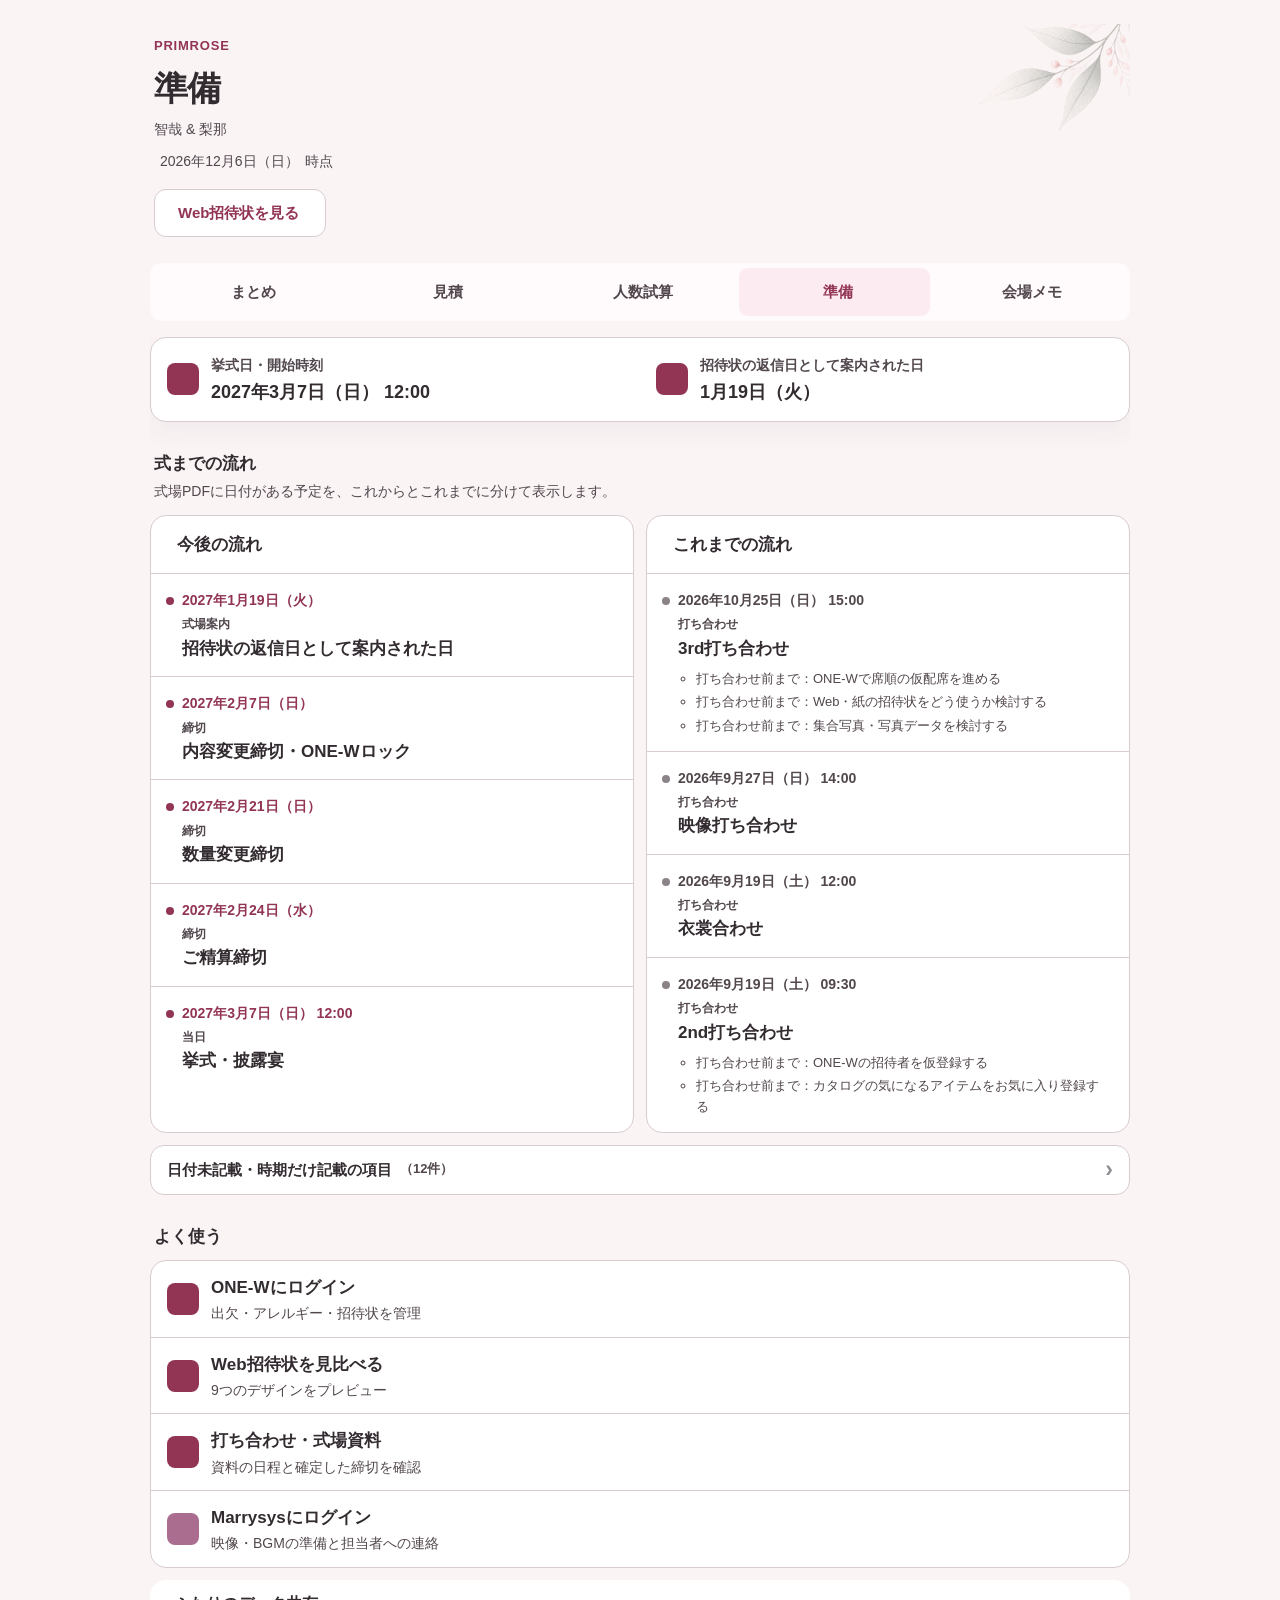
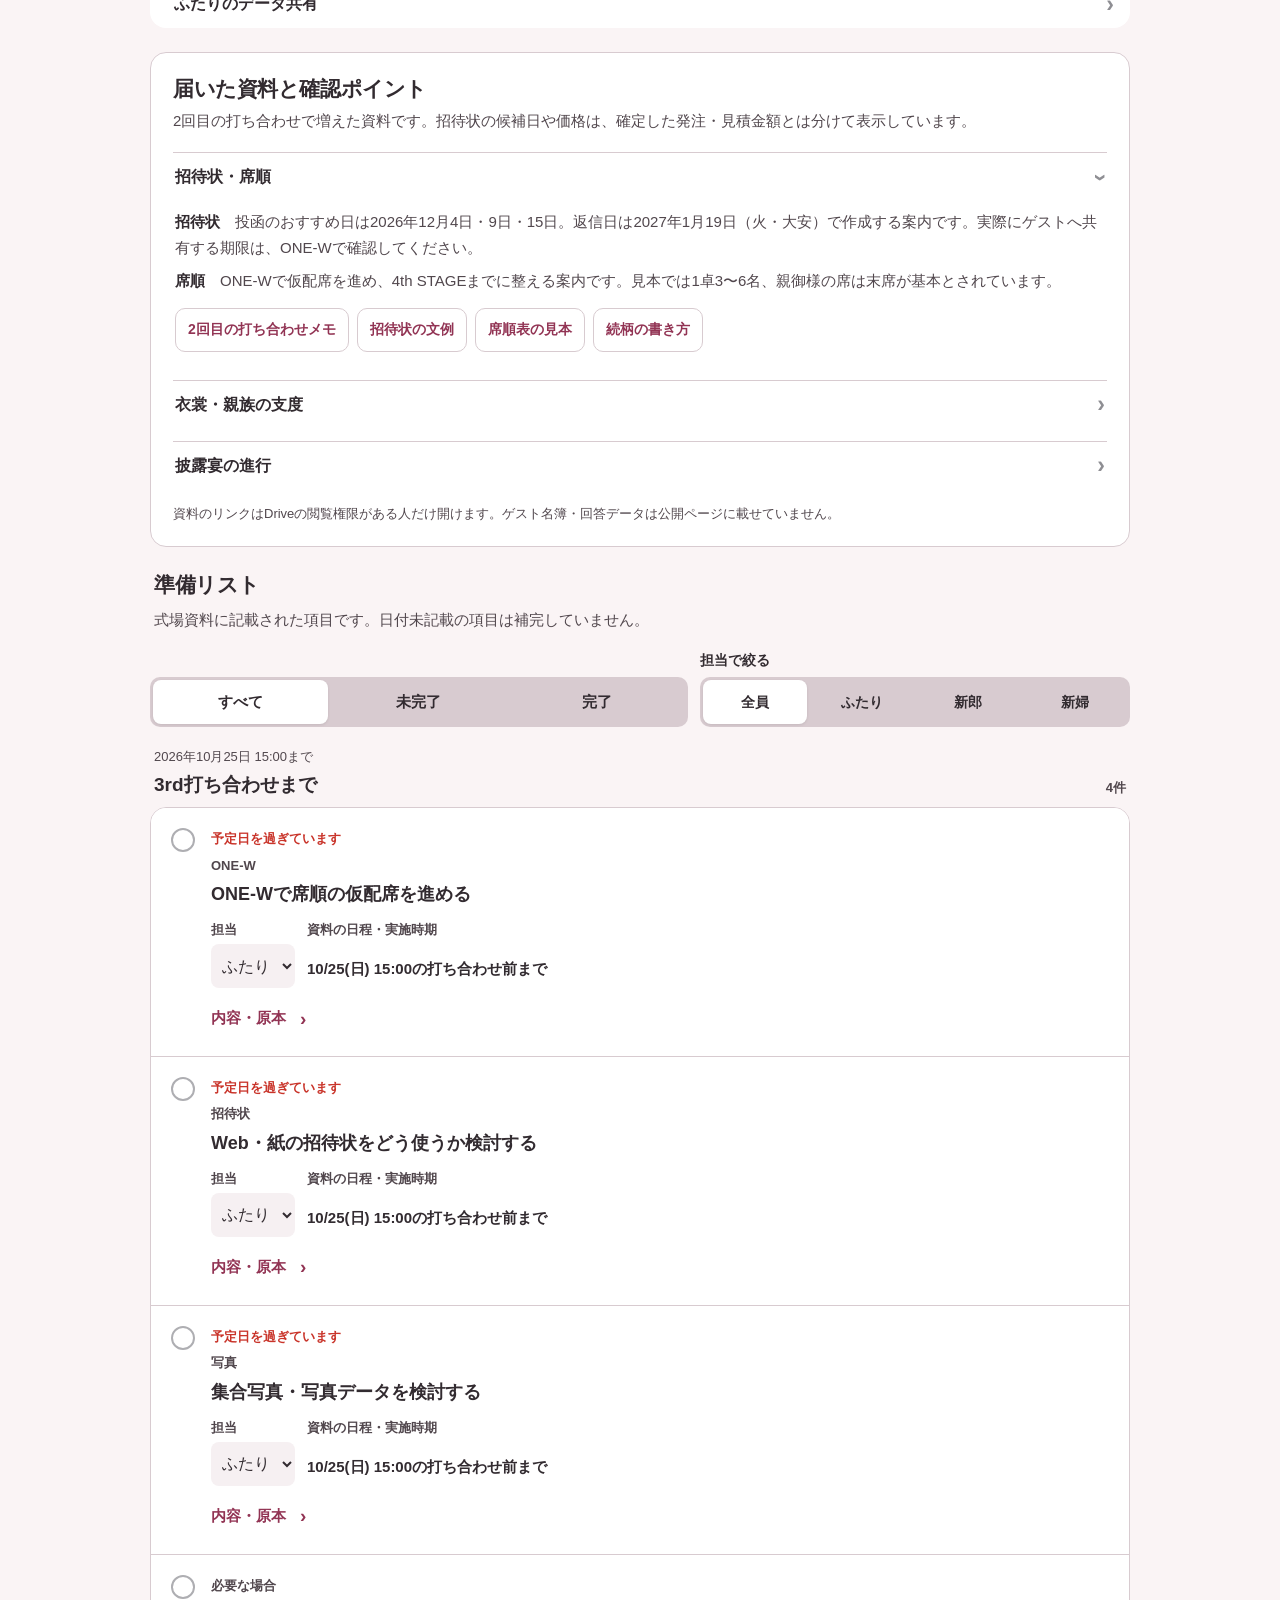
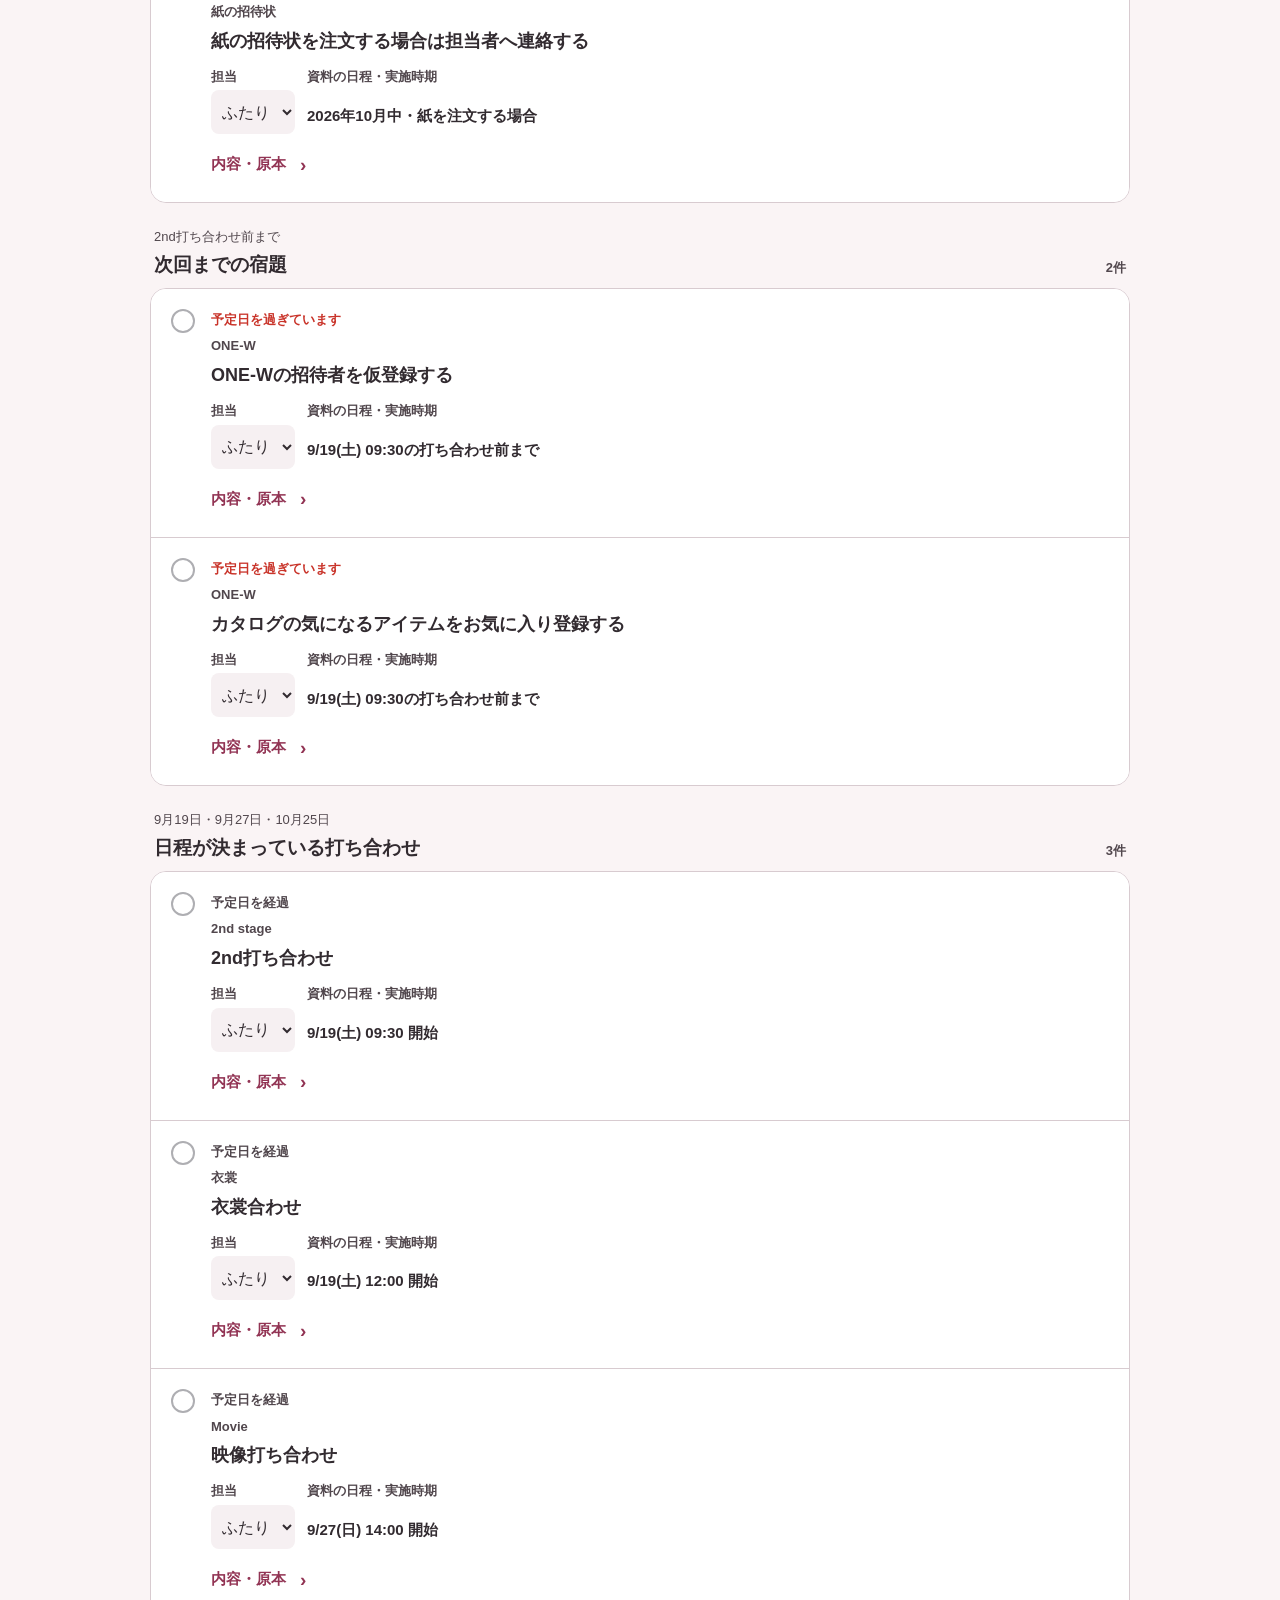
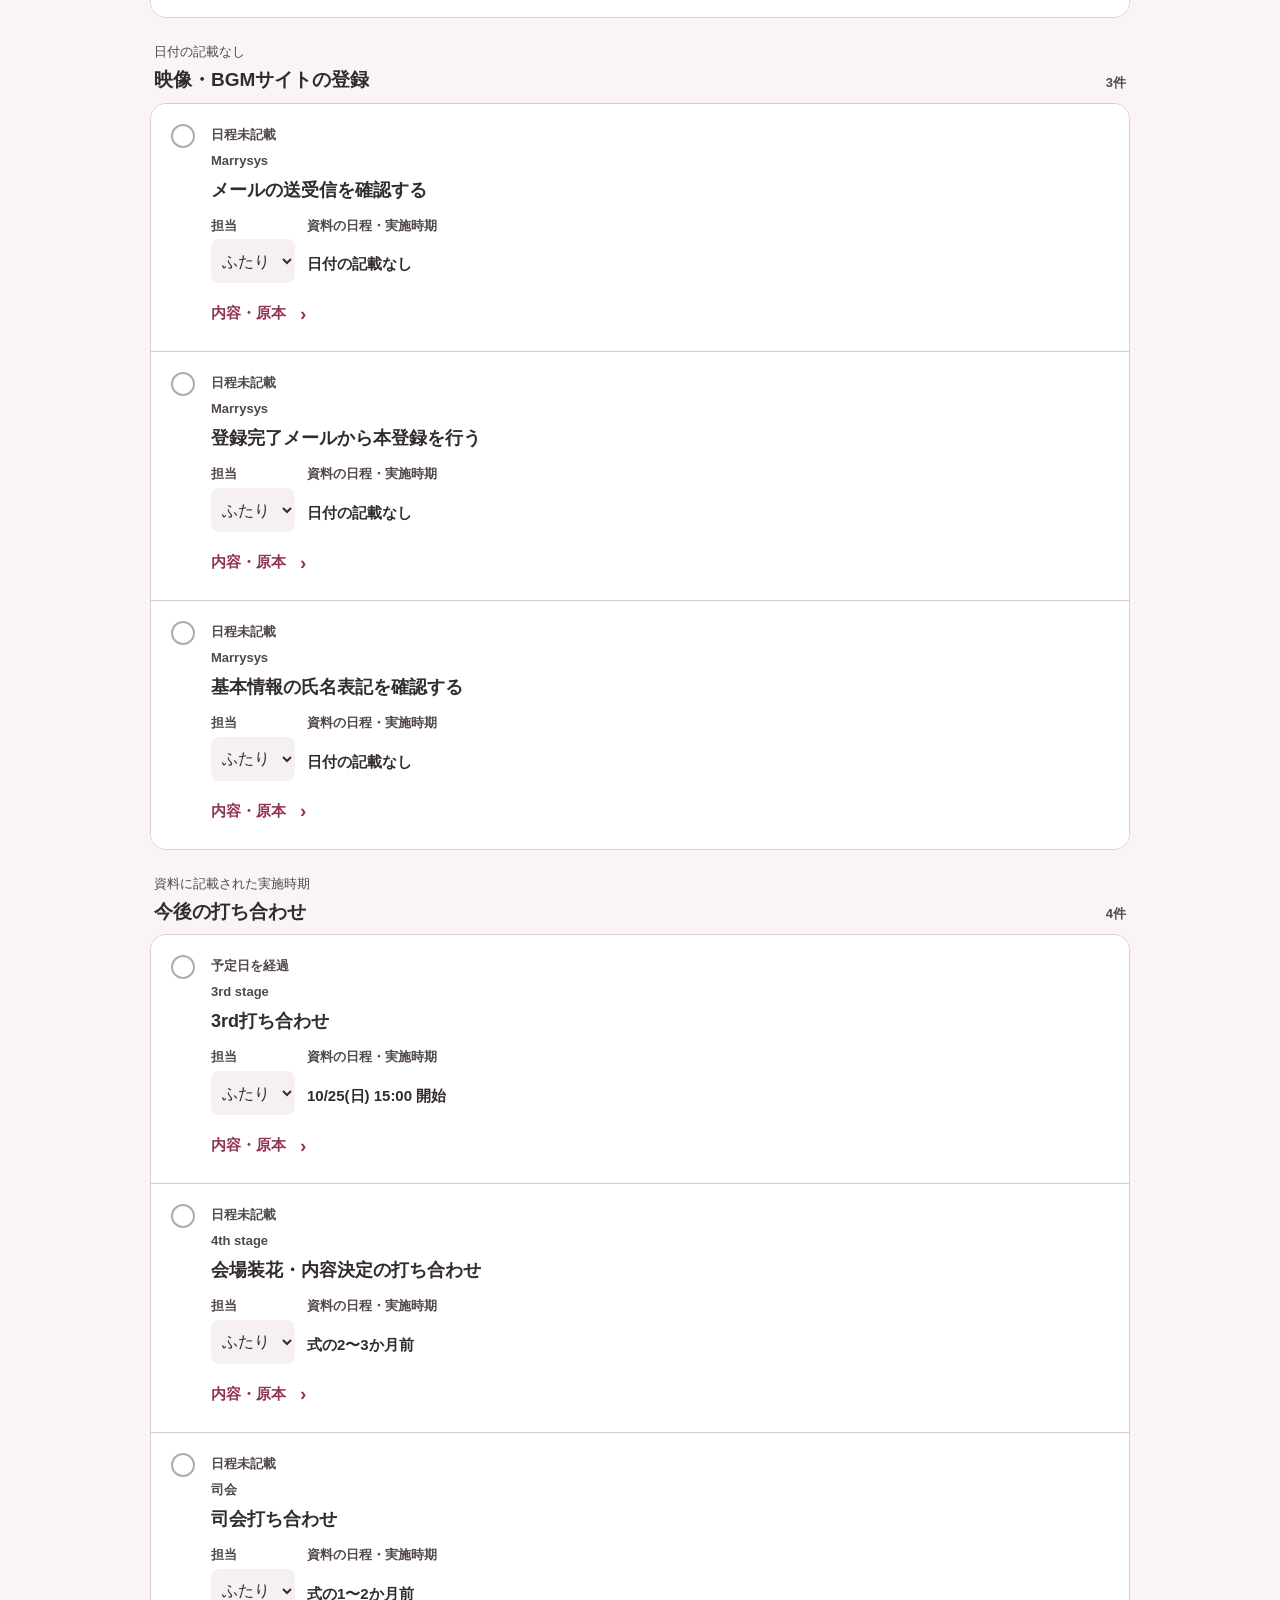
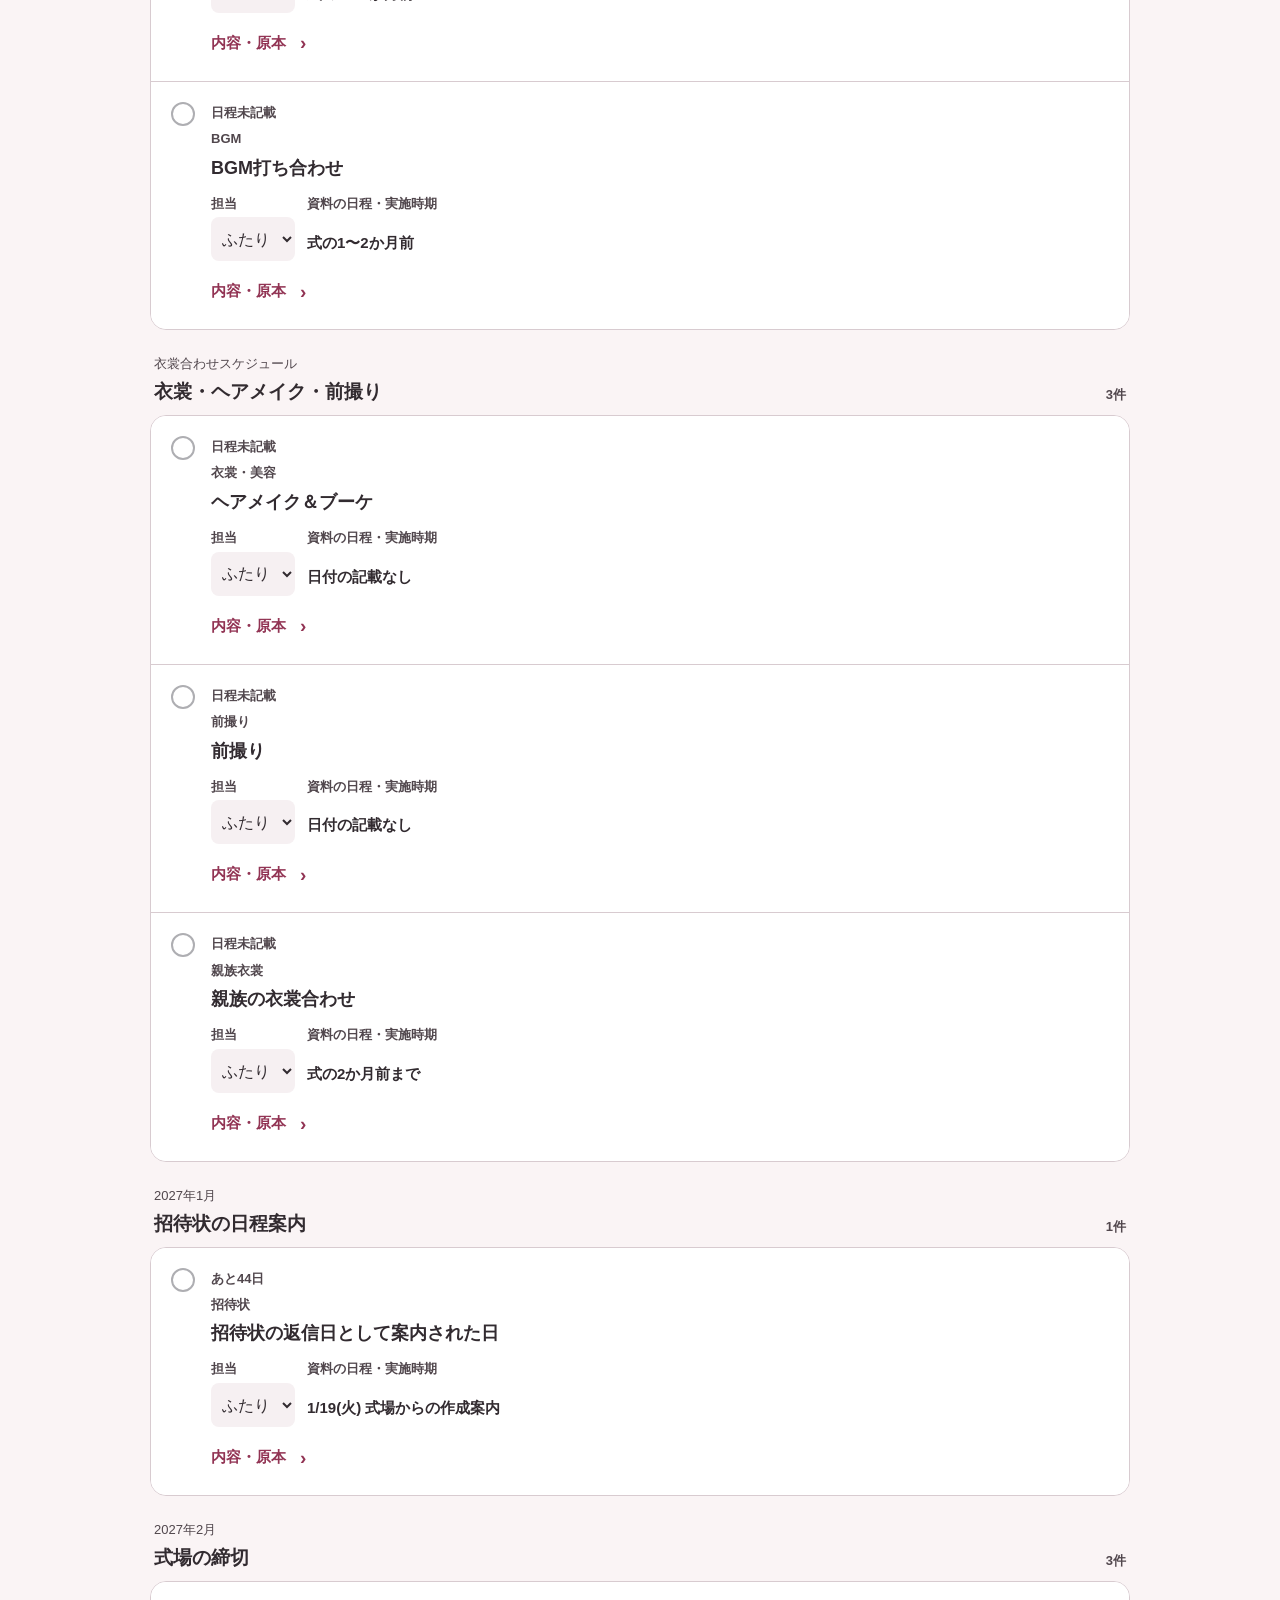
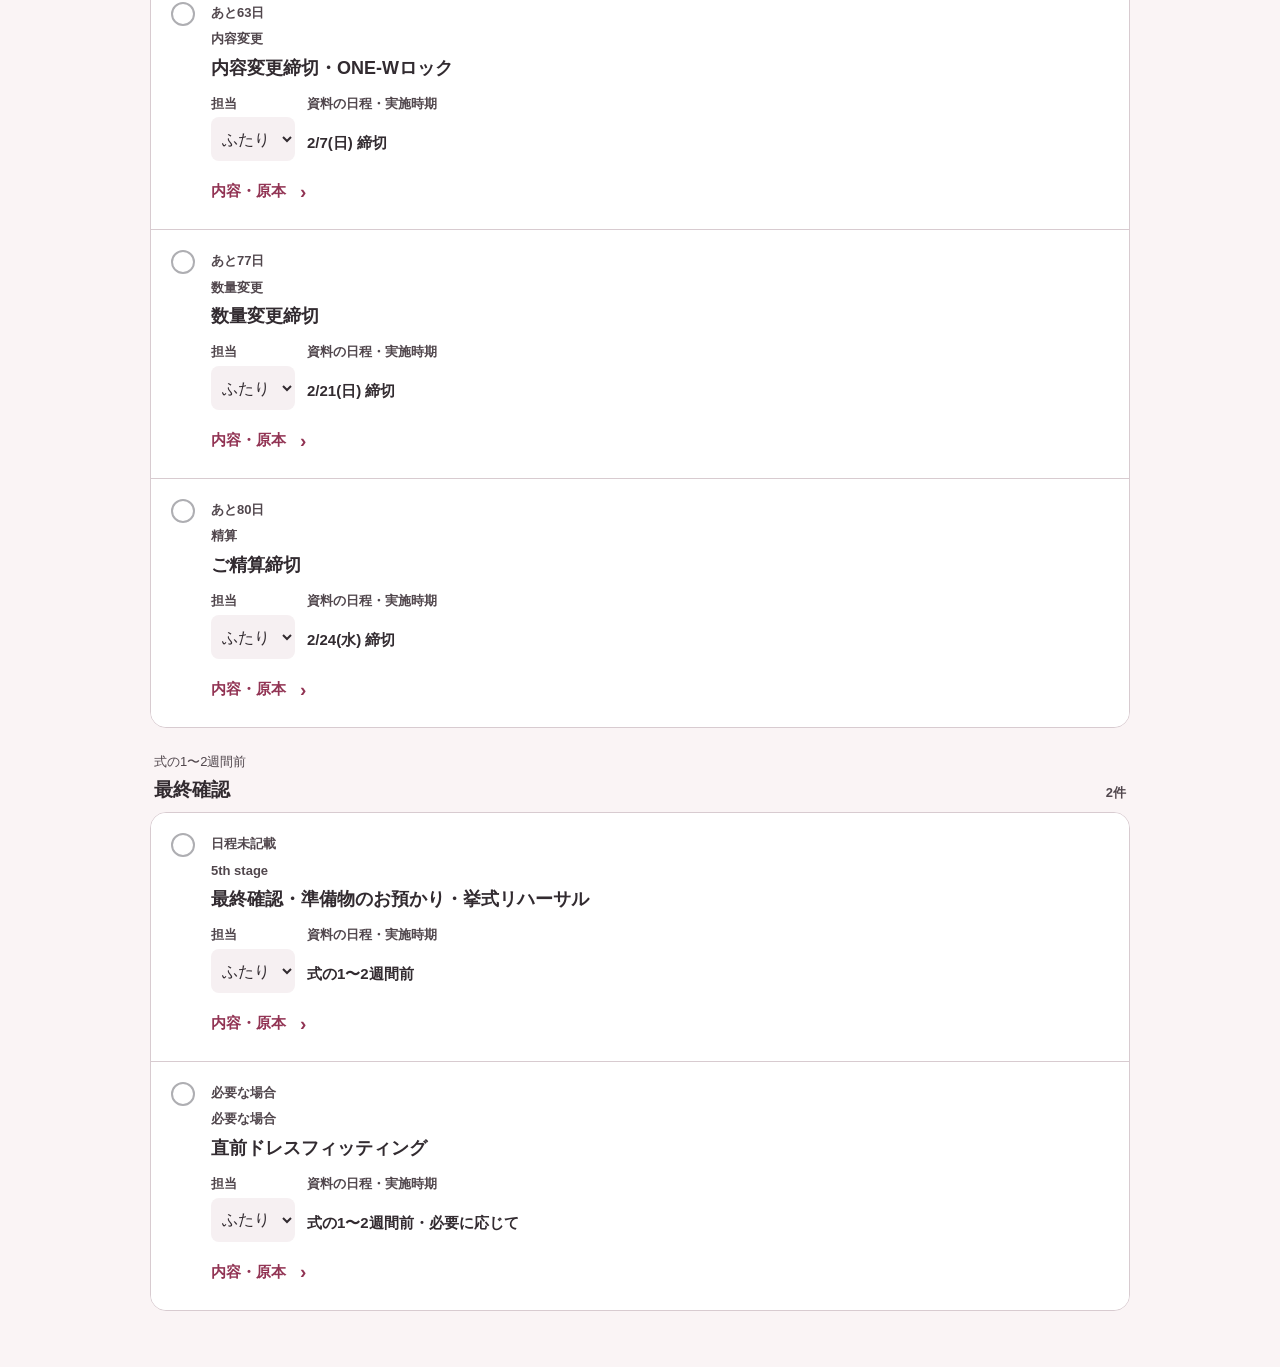
==== commit 679aec00: "Polish nine animated wedding invitation designs" ====
--- a/index.html
+++ b/index.html
@@ -2180,7 +2180,7 @@
         </a>
         <a class="ios-action-row" href="showcase/#invitations">
           <i class="iconoir-page" aria-hidden="true"></i>
-          <span class="ios-action-copy"><strong>Web招待状を見比べる</strong><small>6つのデザインをプレビュー</small></span>
+          <span class="ios-action-copy"><strong>Web招待状を見比べる</strong><small>9つのデザインをプレビュー</small></span>
           <i class="iconoir-nav-arrow-right" aria-hidden="true"></i>
         </a>
         <button class="ios-action-row" type="button" data-tab-target="venue">
@@ -2388,14 +2388,14 @@
               <div class="settings-grid" style="grid-template-columns:repeat(2,minmax(0,1fr))">
                 <label class="field"><span>招待状に表示する名前</span><input id="invitationNames" type="text" placeholder="例：太郎・花子" maxlength="60"></label>
                 <label class="field"><span>出欠回答期限</span><input id="rsvpDeadline" type="date"></label>
-                <label class="field invite-field-wide"><span>招待状のデザイン</span><select id="invitationDesign"><option value="balloon">バルーン</option><option value="garden">ポップガーデン</option><option value="botanical">ボタニカル</option><option value="letter">シンプルレター</option><option value="story">フォトストーリー</option><option value="rose">ローズガーデン</option></select></label>
+                <label class="field invite-field-wide"><span>招待状のデザイン</span><select id="invitationDesign"><option value="balloon">花の招待状</option><option value="garden">緑の招待状</option><option value="botanical">ボタニカル</option><option value="letter">レター</option><option value="story">エディトリアル</option><option value="rose">ローズ</option><option value="celestial">星空</option><option value="japonica">和の結び</option><option value="champagne">シャンパン</option></select></label>
               </div>
             </div>
           </div>
           <div class="site-invite-only" hidden>
             <div class="invite-help">
               <p id="invitationHelpText">出欠・アレルギー・送迎の回答を、招待状のページ内から送信できます。</p>
-              <a id="invitationHelpLink" href="showcase/" target="_blank" rel="noopener noreferrer">6つのデザインを見る</a>
+              <a id="invitationHelpLink" href="showcase/" target="_blank" rel="noopener noreferrer">9つのデザインを見る</a>
             </div>
             <div class="invite-share">
               <input id="inviteShareUrl" type="text" aria-label="Web招待状の共有URL" readonly>
@@ -2765,7 +2765,7 @@
         migrated.nextMeetingDate = baseSettings.nextMeetingDate;
         migrated.nextMeetingTime = baseSettings.nextMeetingTime;
       }
-      if (!["balloon", "garden", "botanical", "letter", "story", "rose"].includes(migrated.invitationDesign)) migrated.invitationDesign = "balloon";
+      if (!["balloon", "garden", "botanical", "letter", "story", "rose", "celestial", "japonica", "champagne"].includes(migrated.invitationDesign)) migrated.invitationDesign = "balloon";
       delete migrated.googleFormUrl;
       return migrated;
     }
@@ -3340,7 +3340,7 @@
     }
 
     function invitationPageUrl() {
-      const route = { balloon: "invite/", garden: "invite/reference/", botanical: "invite/botanical/", letter: "invite/letter/", story: "invite/story/", rose: "invite/rose/" }[settings.invitationDesign] || "invite/";
+      const route = { balloon: "invite/", garden: "invite/reference/", botanical: "invite/botanical/", letter: "invite/letter/", story: "invite/story/", rose: "invite/rose/", celestial: "invite/celestial/", japonica: "invite/japonica/", champagne: "invite/champagne/" }[settings.invitationDesign] || "invite/";
       const url = new URL(route, PUBLIC_APP_URL);
       const values = {
         from: settings.invitationNames.trim(),
@@ -3385,7 +3385,7 @@
         status.textContent = !connected ? "回答受付の接続を確認" : validDeadline ? "スプレッドシート連携済み" : "返信期限を設定";
         help.textContent = "出欠・アレルギー・送迎をページ内で回答し、非公開のスプレッドシートに送信できます。";
         helpLink.href = new URL("showcase/", PUBLIC_APP_URL).toString();
-        helpLink.textContent = "6つのデザインを見る";
+        helpLink.textContent = "9つのデザインを見る";
         privacy.textContent = !connected ? "回答受付は未接続です。" : validDeadline ? "回答一覧は一般公開しません。ONE-Wへの自動転記はありません。" : "返信期限はPDFに記載がありません。ゲストへの共有には、挙式日より前の期限の設定が必要です。";
       }
       const shareReady = usingSiteInvite && connected && Boolean(validDeadline) && Boolean(settings.invitationNames.trim()) && Boolean(settings.weddingDate && settings.weddingTime && settings.venueName.trim());
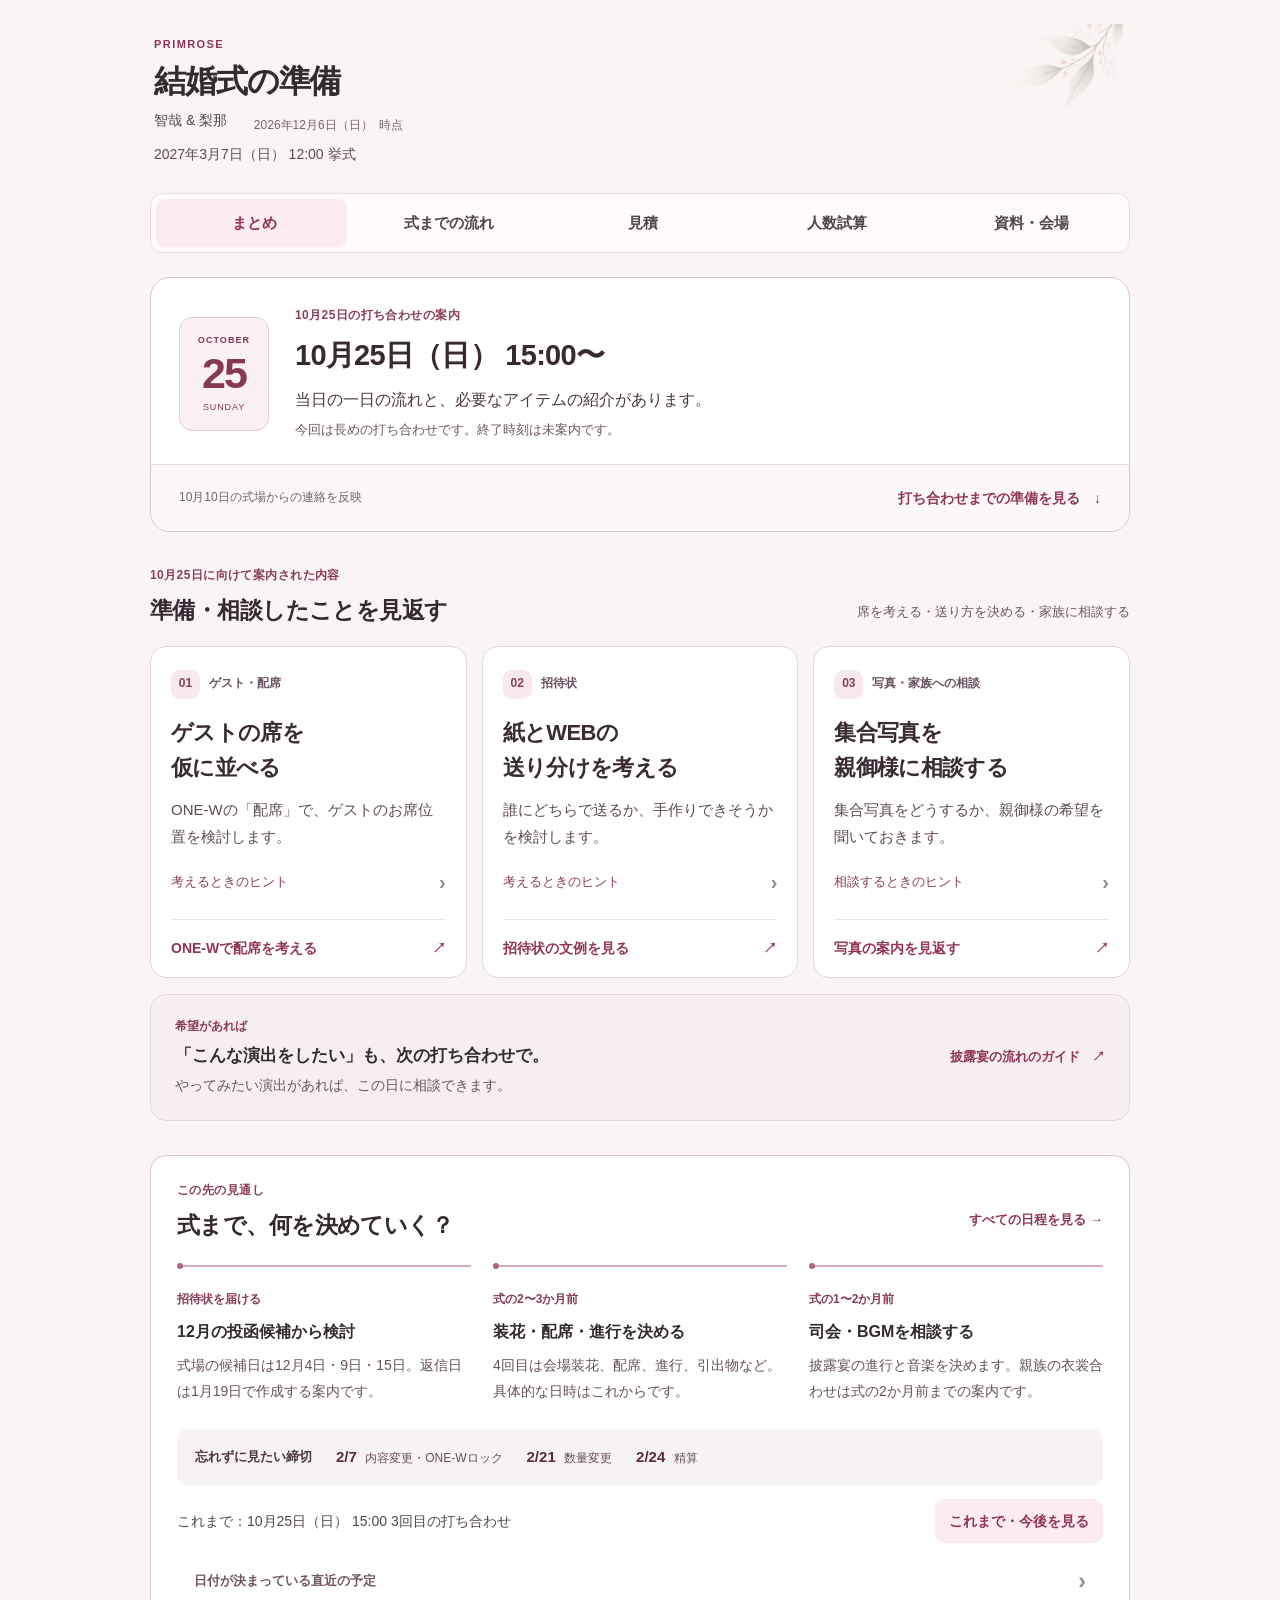
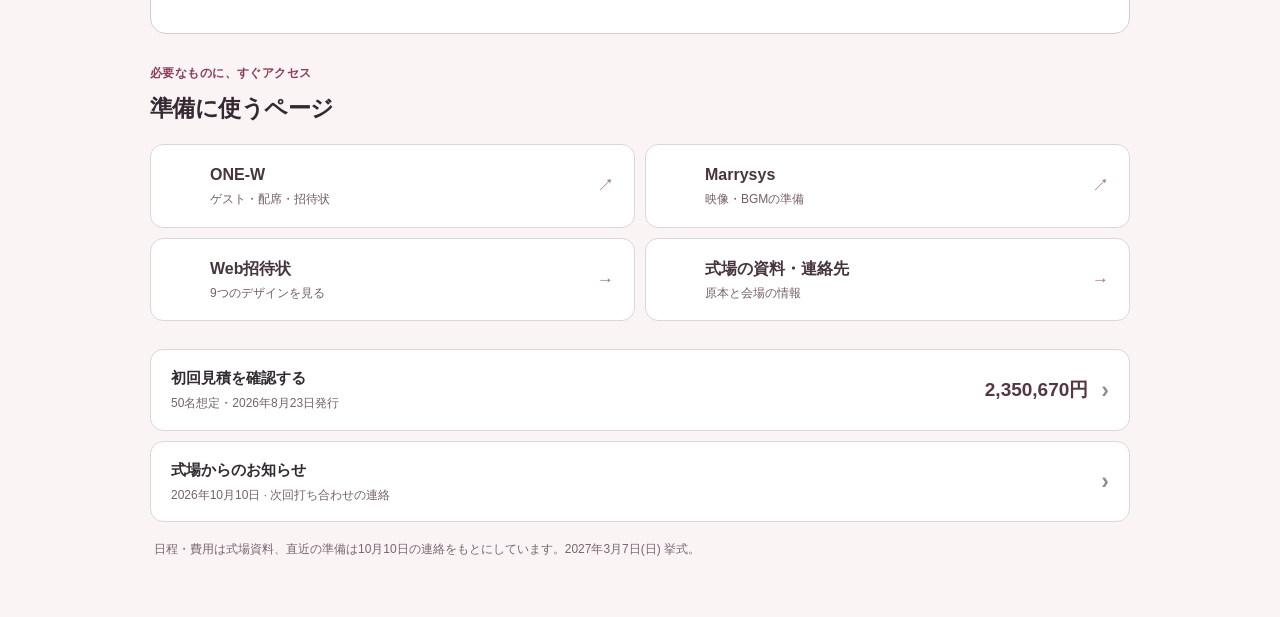
==== commit 5c76aeea: "Make wedding planner preparation-first and add October meeting brief" ====
--- a/index.html
+++ b/index.html
@@ -2054,17 +2054,19 @@
     }
   </style>
   <link rel="stylesheet" href="ios-ui.css?v=7">
+  <link rel="stylesheet" href="preparation-home.css?v=1">
 </head>
-<body class="ui-ios-option1 ui-ios-modern" data-active-tab="prep">
+<body class="ui-ios-option1 ui-ios-modern" data-active-tab="home">
   <main class="page">
     <header class="hero">
       <img class="ios-botanical" src="assets/ui/botanical-corner.png" alt="" aria-hidden="true" width="1374" height="1145">
       <div class="hero-main">
         <div>
           <p class="eyebrow" id="venueTitle">PRIMROSE</p>
-          <h1 id="screenTitle">準備</h1>
+          <h1 id="screenTitle">結婚式の準備</h1>
           <p class="hero-copy" id="venueCopy">智哉 &amp; 梨那</p>
           <p class="ios-today"><i class="iconoir-calendar" aria-hidden="true"></i><span id="iosToday">今日</span> 時点</p>
+          <p class="planner-wedding-line"><span id="plannerWeddingDay">2027年3月7日（日）12:00 挙式</span></p>
           <a class="hero-invite-link" href="showcase/#invitations"><i class="iconoir-page" aria-hidden="true"></i><span>Web招待状を見る</span><i class="iconoir-nav-arrow-right" aria-hidden="true"></i></a>
           <div class="hero-statuses" aria-label="結婚式準備の状態"><span>日程確定</span><span>初回見積</span><span>ONE-W利用</span></div>
           <p class="hero-location" id="heroCandidateDate">挙式日：2027年3月7日</p>
@@ -2083,64 +2085,96 @@
     </header>
 
     <nav class="app-tabs" aria-label="結婚式準備メニュー" role="tablist">
-      <button class="tab-button" type="button" role="tab" aria-selected="false" data-tab-target="home"><i class="iconoir-view-grid" aria-hidden="true"></i><span>まとめ</span></button>
+      <button class="tab-button" type="button" role="tab" aria-selected="true" data-tab-target="home"><i class="iconoir-view-grid" aria-hidden="true"></i><span>まとめ</span></button>
+      <button class="tab-button" type="button" role="tab" aria-selected="false" data-tab-target="prep"><i class="iconoir-calendar" aria-hidden="true"></i><span>式までの流れ</span></button>
       <button class="tab-button" type="button" role="tab" aria-selected="false" data-tab-target="budget"><i class="iconoir-yen-square" aria-hidden="true"></i><span>見積</span></button>
       <button class="tab-button" type="button" role="tab" aria-selected="false" data-tab-target="guests"><i class="iconoir-group" aria-hidden="true"></i><span>人数試算</span></button>
-      <button class="tab-button" type="button" role="tab" aria-selected="true" data-tab-target="prep"><i class="iconoir-clipboard-check" aria-hidden="true"></i><span>準備</span></button>
-      <button class="tab-button" type="button" role="tab" aria-selected="false" data-tab-target="venue"><i class="iconoir-notes" aria-hidden="true"></i><span>会場メモ</span></button>
+      <button class="tab-button" type="button" role="tab" aria-selected="false" data-tab-target="venue"><i class="iconoir-notes" aria-hidden="true"></i><span>資料・会場</span></button>
     </nav>
 
-    <section class="panel estimate-stage-panel" data-tab-panel="home" hidden>
-      <div class="stage-head">
-        <div>
-          <p class="eyebrow">次の予定</p>
-          <h2 id="homeNextMeetingTitle">式場の日程を読み込み中</h2>
-          <p id="homeNextMeetingNote">式場PDFに日付がある予定を表示します。</p>
+    <section class="panel planner-next" data-tab-panel="home">
+      <div class="planner-next-layout">
+        <div class="planner-date-tile" aria-hidden="true"><span>OCTOBER</span><strong>25</strong><small>SUNDAY</small></div>
+        <div class="planner-meeting-copy">
+          <p class="planner-overline" id="homeMeetingEyebrow">次の打ち合わせ · 3回目</p>
+          <h2 id="homeNextMeetingTitle">10月25日（日）15:00〜</h2>
+          <p class="planner-meeting-topic" id="homeNextMeetingNote">当日の一日の流れと、必要なアイテムの紹介があります。</p>
+          <p class="planner-duration" id="homeMeetingDuration">今回は長めの打ち合わせです。終了時刻は未案内です。</p>
         </div>
-        <span class="stage-state">式場PDFの日程</span>
       </div>
-      <ol class="decision-steps" id="homeFlowPreview" aria-label="これからの日付がある予定"></ol>
-      <div class="home-flow-footer">
-        <p id="homePrepPast">これまでの予定を読み込み中</p>
-        <button type="button" data-tab-target="prep">これまで・今後を見る</button>
+      <div class="planner-meeting-footer"><span>10月10日の式場からの連絡を反映</span><a href="#nextPreparation">打ち合わせまでの準備を見る <span aria-hidden="true">↓</span></a></div>
+    </section>
+
+    <section class="panel planner-priorities" data-tab-panel="home">
+      <div id="nextPreparation" class="planner-section-head" tabindex="-1"><div><p class="planner-overline" id="homePreparationPeriod">10月25日の打ち合わせまでに</p><h2 id="homePreparationTitle">まず、この3つを進める</h2></div><p>席を考える・送り方を決める・家族に相談する</p></div>
+      <div class="planner-action-grid">
+        <article class="planner-action-card">
+          <div class="planner-action-label"><span>01</span><p>ゲスト・配席</p></div>
+          <h3>ゲストの席を<br class="desktop-break">仮に並べる</h3>
+          <p>ONE-Wの「配席」で、ゲストのお席位置を検討します。</p>
+          <details class="planner-hints"><summary>考えるときのヒント</summary><ul><li>同じテーブルに座ってほしい人は？</li><li>迷っている席は、どこ？</li></ul><a href="https://drive.google.com/file/d/1C3FWgyuS-rUKOCw1uwNIUR4IhjaZKA5T/view" target="_blank" rel="noopener noreferrer">式場の席順表見本を見る</a></details>
+          <a class="planner-card-link" href="https://fivestar.one-w.net/bg" target="_blank" rel="noopener noreferrer">ONE-Wで配席を考える <span aria-hidden="true">↗</span></a>
+        </article>
+        <article class="planner-action-card">
+          <div class="planner-action-label"><span>02</span><p>招待状</p></div>
+          <h3>紙とWEBの<br class="desktop-break">送り分けを考える</h3>
+          <p>誰にどちらで送るか、手作りできそうかを検討します。</p>
+          <details class="planner-hints"><summary>考えるときのヒント</summary><ul><li>紙で届けたい人、WEBで送る人は？</li><li>手作りできそうな部分は？</li></ul><p>紙を式場に注文する場合は、10月中に担当者へ連絡する案内があります。</p></details>
+          <a class="planner-card-link" href="https://drive.google.com/file/d/1UmSojnZEx-lQOcJdVn8D-3b_VzOkTO91/view" target="_blank" rel="noopener noreferrer">招待状の文例を見る <span aria-hidden="true">↗</span></a>
+        </article>
+        <article class="planner-action-card">
+          <div class="planner-action-label"><span>03</span><p>写真・家族への相談</p></div>
+          <h3>集合写真を<br class="desktop-break">親御様に相談する</h3>
+          <p>集合写真をどうするか、親御様の希望を聞いておきます。</p>
+          <details class="planner-hints"><summary>相談するときのヒント</summary><ul><li>集合写真を残したいか、希望はある？</li><li>式場に確認しておきたいことは？</li></ul><p>集合写真は検討中。写真データ200カット・150,000円は別の案内価格で、現在の見積には加えていません。</p></details>
+          <a class="planner-card-link" href="https://drive.google.com/file/d/1uPT1daAijO96AKQclYgCGZtAO7P5Q5rU/view" target="_blank" rel="noopener noreferrer">写真の案内を見返す <span aria-hidden="true">↗</span></a>
+        </article>
       </div>
-      <p class="stage-note">挙式日：<strong id="candidateDateStatus">2027年3月7日</strong></p>
+      <aside class="planner-optional"><div><span class="planner-optional-label">希望があれば</span><h3>「こんな演出をしたい」も、次の打ち合わせで。</h3><p id="homeMeetingOptional">やってみたい演出があれば、この日に相談できます。</p></div><a href="https://drive.google.com/file/d/1CScsNTW9WQ6Wiaod4eZ4Htvw2kZDqnsG/view" target="_blank" rel="noopener noreferrer">披露宴の流れのガイド <span aria-hidden="true">↗</span></a></aside>
     </section>
 
-    <section class="panel" data-tab-panel="home" hidden>
-      <h2 class="section-title">初回見積の要点</h2>
-      <p class="tab-intro">2026年8月23日発行のプリムローズ見積PDF。50名想定の初回見積です。</p>
-      <div class="home-grid">
-        <article class="home-card"><div><small>見積書の合計</small><strong id="homeEstimateTotal">2,350,670円</strong></div><button type="button" data-tab-target="budget">計算内訳を見る</button></article>
-        <article class="home-card"><div><small>予約金を含む総費用</small><strong id="homeEstimateWithDeposit">2,400,670円</strong></div><button type="button" data-tab-target="budget">予約金の扱いを見る</button></article>
+    <section class="panel planner-forward" data-tab-panel="home">
+      <div class="planner-section-head"><div><p class="planner-overline">この先の見通し</p><h2>式まで、何を決めていく？</h2></div><button class="planner-text-button" type="button" data-tab-target="prep">すべての日程を見る <span aria-hidden="true">→</span></button></div>
+      <div class="planner-path">
+        <article><span>招待状を届ける</span><h3>12月の投函候補から検討</h3><p>式場の候補日は12月4日・9日・15日。返信日は1月19日で作成する案内です。</p></article>
+        <article><span>式の2〜3か月前</span><h3>装花・配席・進行を決める</h3><p>4回目は会場装花、配席、進行、引出物など。具体的な日時はこれからです。</p></article>
+        <article><span>式の1〜2か月前</span><h3>司会・BGMを相談する</h3><p>披露宴の進行と音楽を決めます。親族の衣裳合わせは式の2か月前までの案内です。</p></article>
+      </div>
+      <div class="planner-deadline-row"><strong>忘れずに見たい締切</strong><span><b>2/7</b> 内容変更・ONE-Wロック</span><span><b>2/21</b> 数量変更</span><span><b>2/24</b> 精算</span></div>
+      <div class="home-flow-footer"><p id="homePrepPast">これまでの予定を読み込み中</p><button type="button" data-tab-target="prep">これまで・今後を見る</button></div>
+      <details class="planner-dated-preview"><summary>日付が決まっている直近の予定</summary><ol class="decision-steps" id="homeFlowPreview" aria-label="これからの日付がある予定"></ol></details>
+    </section>
+
+    <section class="panel planner-tools" data-tab-panel="home">
+      <div class="planner-section-head"><div><p class="planner-overline">必要なものに、すぐアクセス</p><h2>準備に使うページ</h2></div></div>
+      <div class="planner-shortcuts">
+        <a href="https://fivestar.one-w.net/bg" target="_blank" rel="noopener noreferrer"><i class="iconoir-group" aria-hidden="true"></i><span><strong>ONE-W</strong><small>ゲスト・配席・招待状</small></span><span aria-hidden="true">↗</span></a>
+        <a href="https://www.marrysys.jp/login" target="_blank" rel="noopener noreferrer"><i class="iconoir-play" aria-hidden="true"></i><span><strong>Marrysys</strong><small>映像・BGMの準備</small></span><span aria-hidden="true">↗</span></a>
+        <a href="showcase/#invitations"><i class="iconoir-page" aria-hidden="true"></i><span><strong>Web招待状</strong><small>9つのデザインを見る</small></span><span aria-hidden="true">→</span></a>
+        <button type="button" data-tab-target="venue"><i class="iconoir-notes" aria-hidden="true"></i><span><strong>式場の資料・連絡先</strong><small>原本と会場の情報</small></span><span aria-hidden="true">→</span></button>
+      </div>
+    </section>
+
+    <section class="panel planner-reference" data-tab-panel="home">
+      <details class="planner-estimate"><summary><span>初回見積を確認する<small>50名想定・2026年8月23日発行</small></span><strong id="homeEstimateTotal">2,350,670円</strong></summary><div class="planner-reference-body"><p>予約金50,000円を差し引いた、初回見積の金額です。最終的な請求額ではありません。</p><div class="home-grid">
+        <article class="home-card"><div><small>予約金を含む総費用</small><strong id="homeEstimateWithDeposit">2,400,670円</strong></div><button type="button" data-tab-target="budget">見積の内訳を見る</button></article>
         <article class="home-card"><div><small>自己負担の目安</small><strong id="homeSelfFunding">700,670円</strong></div><button type="button" data-tab-target="guests">人数を変えて試す</button></article>
         <article class="home-card"><div><small>条件付き特典</small><strong id="homeConditionalBenefits">800,000円</strong></div><button type="button" data-tab-target="venue">適用条件を見る</button></article>
-      </div>
-      <p class="home-callout">見積PDFには「当日ご成約特典 −300,000円」など、契約時期や日程に条件がある特典が記載されています。</p>
+      </div></div></details>
+      <details class="planner-venue-message"><summary><span>式場からのお知らせ<small>2026年10月10日 · 次回打ち合わせの連絡</small></span></summary><div class="planner-reference-body" id="venueLatestMessage"></div></details>
+      <p class="planner-source-footer">日程・費用は式場資料、直近の準備は10月10日の連絡をもとにしています。<span id="candidateDateStatus">2027年3月7日</span> 挙式。</p>
     </section>
 
-    <section class="panel" data-tab-panel="home" hidden>
-      <h2 class="section-title">2回目の打ち合わせから</h2>
-      <p class="tab-intro">9月19日の打ち合わせは終了。次回は10月25日（日）15:00からの3rd打ち合わせです。</p>
-      <div class="question-grid">
-        <article class="question-card"><strong>ONE-Wの席順</strong><p>次回までに仮配席を進めます。席順表の見本も届いています。</p></article>
-        <article class="question-card"><strong>招待状</strong><p>Webと紙を検討。紙を注文する場合は10月中に担当者へ連絡します。</p></article>
-        <article class="question-card"><strong>投函と返信日</strong><p>式場の投函候補は12月4日・9日・15日。返信日は2027年1月19日で作成する案内です。</p></article>
-        <article class="question-card"><strong>写真</strong><p>集合写真は検討中。データ200カット・150,000円は案内価格で、現在の見積には加えていません。</p></article>
-      </div>
-      <p class="prep-source-note"><a href="https://drive.google.com/file/d/1uPT1daAijO96AKQclYgCGZtAO7P5Q5rU/view" target="_blank" rel="noopener noreferrer">2回目の打ち合わせメモ · 1ページ</a></p>
-    </section>
-
-    <section class="panel prep-overview" data-tab-panel="prep">
+    <section class="panel prep-overview" data-tab-panel="prep" hidden>
       <div class="prep-overview-head">
         <div>
-          <h2 class="section-title">式場の準備スケジュール</h2>
-          <p>式場のPDFに記載された宿題・打ち合わせ・締切をまとめます。</p>
+          <h2 class="section-title">式までの流れ</h2>
+          <p>これからの予定と、これまでの打ち合わせを見渡せます。</p>
         </div>
         <span class="prep-days-badge" id="prepDaysBadge">挙式までの日数を計算中</span>
       </div>
       <div class="ios-key-dates" aria-label="大切な日程">
-        <button class="ios-key-date" type="button" data-tab-target="budget">
+        <button class="ios-key-date" type="button" data-tab-target="venue">
           <span class="ios-date-icon"><i class="iconoir-rings" aria-hidden="true"></i></span>
           <span class="ios-date-copy"><small>挙式日・開始時刻</small><strong id="iosWeddingDate">2027年3月7日(日) 12:00</strong></span>
           <i class="iconoir-nav-arrow-right ios-date-chevron" aria-hidden="true"></i>
@@ -2154,20 +2188,20 @@
       <section class="prep-flow" id="prepFlow" aria-labelledby="prepFlowHeading" tabindex="-1">
         <div class="prep-flow-head">
           <h2 class="ios-section-heading" id="prepFlowHeading">式までの流れ</h2>
-          <p>式場PDFに日付がある予定を、これからとこれまでに分けて表示します。</p>
+          <p>打ち合わせ・返信日・締切を日付順に。日程がまだ決まっていない準備は、この下から確認できます。</p>
         </div>
         <div class="prep-flow-grid">
           <section class="prep-flow-card" aria-labelledby="prepUpcomingHeading">
             <h3 id="prepUpcomingHeading"><i class="iconoir-calendar" aria-hidden="true"></i>今後の流れ</h3>
             <ol class="prep-flow-list" id="prepUpcomingFlow"></ol>
           </section>
-          <section class="prep-flow-card is-past" aria-labelledby="prepPastHeading">
-            <h3 id="prepPastHeading"><i class="iconoir-calendar" aria-hidden="true"></i>これまでの流れ</h3>
+          <details class="prep-flow-card is-past">
+            <summary><span id="prepPastHeading">これまでの流れ</span><small id="prepPastCount"></small></summary>
             <ol class="prep-flow-list" id="prepPastFlow"></ol>
-          </section>
+          </details>
         </div>
         <details class="prep-undated">
-          <summary>日付未記載・時期だけ記載の項目 <span id="prepUndatedCount"></span></summary>
+          <summary>衣裳・司会・BGMなどの時期を確認 <span id="prepUndatedCount"></span></summary>
           <ul id="prepUndatedList"></ul>
         </details>
       </section>
@@ -2175,7 +2209,7 @@
       <div class="ios-action-group">
         <a class="ios-action-row" href="https://fivestar.one-w.net/bg" target="_blank" rel="noopener noreferrer" aria-label="ONE-Wの新郎新婦向けログイン画面を開く">
           <i class="iconoir-notes" aria-hidden="true"></i>
-          <span class="ios-action-copy"><strong>ONE-Wにログイン</strong><small>出欠・アレルギー・招待状を管理</small></span>
+          <span class="ios-action-copy"><strong>ONE-Wにログイン</strong><small>ゲストの登録・配席・招待状</small></span>
           <i class="iconoir-nav-arrow-right" aria-hidden="true"></i>
         </a>
         <a class="ios-action-row" href="showcase/#invitations">
@@ -2211,10 +2245,10 @@
       </details>
     </section>
 
-    <section class="panel prep-resource-panel" data-tab-panel="prep">
-      <h2 class="section-title">届いた資料と確認ポイント</h2>
-      <p class="tab-intro">2回目の打ち合わせで増えた資料です。招待状の候補日や価格は、確定した発注・見積金額とは分けて表示しています。</p>
-      <details open>
+    <section class="panel prep-resource-panel" data-tab-panel="prep" hidden>
+      <h2 class="section-title">準備の途中で、資料を見返す</h2>
+      <p class="tab-intro">知りたいことから開けます。候補日・案内価格は、確定事項と分けて確認できます。</p>
+      <details>
         <summary>招待状・席順</summary>
         <div class="prep-resource-body">
           <p><strong>招待状</strong>　投函のおすすめ日は2026年12月4日・9日・15日。返信日は2027年1月19日（火・大安）で作成する案内です。実際にゲストへ共有する期限は、ONE-Wで確認してください。</p>
@@ -2262,9 +2296,10 @@
       <p class="prep-resource-privacy">資料のリンクはDriveの閲覧権限がある人だけ開けます。ゲスト名簿・回答データは公開ページに載せていません。</p>
     </section>
 
-    <section class="panel prep-list-panel" data-tab-panel="prep">
-      <h2 class="section-title">準備リスト</h2>
-      <p class="tab-intro">式場資料に記載された項目です。日付未記載の項目は補完していません。</p>
+    <section class="panel prep-list-panel" data-tab-panel="prep" hidden>
+      <details class="prep-task-library" id="prepTaskLibrary"><summary><span>資料の準備項目をすべて見る<small>詳しい内容・原本・担当の記録</small></span></summary>
+      <div class="prep-task-library-body">
+      <p class="tab-intro">式場資料と連絡に記載された項目です。記録した担当・完了状態はこの端末に保存されます。</p>
       <div class="prep-toolbar">
         <div class="prep-filter-buttons" role="group" aria-label="準備の表示">
           <button class="prep-filter-button" type="button" data-prep-filter="all" aria-pressed="true">すべて</button>
@@ -2294,6 +2329,7 @@
         <p>PDFへの置き換え前の入力は表示に使いません。復旧用データとして、この端末内に保管しています。</p>
         <button id="exportPrepArchive" type="button">以前の準備データを書き出す</button>
       </details>
+      </div></details>
     </section>
 
     <section class="panel budget-summary-panel" data-tab-panel="budget" hidden>
@@ -2344,7 +2380,7 @@
 
     <section class="panel" data-tab-panel="venue" hidden>
       <h2 class="section-title">打ち合わせ・連絡先</h2>
-      <p class="tab-intro">挙式12:00（セント・ポール大聖堂）、披露宴13:00〜15:20（ボヌール）。2回目の打ち合わせを終え、次回は10月25日15:00です。</p>
+      <p class="tab-intro">挙式12:00（セント・ポール大聖堂）、披露宴13:00〜15:20（ボヌール）。10月25日15:00の打ち合わせでは、一日の流れと必要なアイテムの紹介があります。</p>
       <div class="ios-action-group venue-onew-shortcut">
         <a class="ios-action-row" href="https://fivestar.one-w.net/bg" target="_blank" rel="noopener noreferrer" aria-label="ONE-Wの新郎新婦向けログイン画面を開く">
           <i class="iconoir-notes" aria-hidden="true"></i>
@@ -2583,7 +2619,8 @@
       <ul class="alerts" style="margin-top:16px">
         <li>9月19日 9:30：2nd打ち合わせ／12:00：衣裳合わせ</li>
         <li>9月27日 14:00：映像打ち合わせ</li>
-        <li>10月25日 15:00：3rd打ち合わせ。ONE-Wの仮配席、招待状・写真の検討を次回までに。</li>
+        <li>10月10日：式場から連絡。配席、紙・WEB招待状の送り分けと手作り、集合写真を親御様に相談。</li>
+        <li>10月25日 15:00：3回目の打ち合わせ。一日の流れと必要アイテムの紹介。希望の演出があれば相談。今回は長めの予定です。</li>
         <li>紙の招待状を注文する場合は10月中に連絡。投函推奨日は12月4日・9日・15日。</li>
         <li>招待状の返信日は1月19日で作成する案内。実際に送るURLの期限は確認してください。</li>
         <li>2月7日：内容変更締切・ONE-Wロック。以降の人数変更は担当者へ連絡。</li>
@@ -2601,7 +2638,7 @@
   </main>
 
   <script src="wedding-details.js?v=1"></script>
-  <script src="preparation-data.js?v=2"></script>
+  <script src="preparation-data.js?v=3"></script>
   <script src="invite/rsvp-config.js?v=1"></script>
   <script>
     const defaultRows = [
@@ -2779,7 +2816,7 @@
       if (Array.isArray(value)) value.forEach(task => {
         if (task && typeof task === "object" && !byId.has(task.id)) byId.set(task.id, task);
       });
-      // 保存・共有データから引き継ぐのは担当と完了だけ。本文と日程は常にPDFの転記。
+      // 保存・共有データから引き継ぐのは担当と完了だけ。本文と日程は常に確認済み資料・連絡から。
       return prepTaskTemplates.map(template => {
         const state = byId.get(template.id);
         return { ...template, owner: prepOwners.has(state?.owner) ? state.owner : "ふたり", done: state?.done === true };
@@ -3153,8 +3190,18 @@
       const weddingDays = wedding && !Number.isNaN(wedding.getTime()) ? daysFromToday(wedding) : null;
 
       setText("homePrepPast", latest ? "これまで：" + prepFlowDateLabel(latest, false) + " " + latest.primary.text : "これまで：日付のある予定はまだありません");
-      setText("homeNextMeetingTitle", next ? prepFlowDateLabel(next) + " " + next.primary.text : "日付のある予定は終了しています");
-      setText("homeNextMeetingNote", next ? "このあと日付が決まっている予定です。日程未記載の項目は準備リストで確認できます。" : "日程未記載の項目は準備リストで確認できます。");
+      const brief = WEDDING_PREPARATION.meetingBrief;
+      const meeting = prepTasks.find(task => task.id === brief.taskId);
+      const meetingStarted = Date.now() >= Date.parse(meeting.dueDate + "T" + meeting.dueTime + ":00+09:00");
+      setText("homeMeetingEyebrow", meetingStarted ? "10月25日の打ち合わせの案内" : "次の打ち合わせ · 3回目");
+      setText("homeNextMeetingTitle", formatIosDate(parseLocalDate(meeting.dueDate), false) + " " + meeting.dueTime + "〜");
+      setText("homeNextMeetingNote", brief.summary);
+      setText("homeMeetingDuration", brief.durationNote);
+      setText("homeMeetingOptional", brief.optionalTopic);
+      setText("homePreparationPeriod", meetingStarted ? "10月25日に向けて案内された内容" : "10月25日の打ち合わせまでに");
+      setText("homePreparationTitle", meetingStarted ? "準備・相談したことを見返す" : "まず、この3つを進める");
+      setText("plannerWeddingDay", formatIosDate(parseLocalDate(WEDDING_DETAILS.confirmed.date)) + " " + WEDDING_DETAILS.confirmed.time + " 挙式");
+      setText("prepPastCount", flow.past.length + "件");
       setText("iosNextDateLabel", next ? next.primary.text : "今後の予定");
       setText("iosMeetingDate", next ? prepFlowDateLabel(next, false) : "日付のある予定はありません");
       const homePreview = document.querySelector("#homeFlowPreview");
@@ -3178,6 +3225,13 @@
       renderPrepFlowList("prepUpcomingFlow", flow.future, false);
       renderPrepFlowList("prepPastFlow", flow.past, true);
       renderPrepUndated(flow.undated);
+      const messageRoot = document.querySelector("#venueLatestMessage");
+      messageRoot.textContent = "";
+      WEDDING_PREPARATION.documents[brief.document].paragraphs.forEach(text => {
+        const paragraph = document.createElement("p");
+        paragraph.textContent = text;
+        messageRoot.append(paragraph);
+      });
 
       if (weddingDays === null) setText("prepDaysBadge", "挙式日を設定してください");
       else if (weddingDays > 0) setText("prepDaysBadge", "挙式まであと" + weddingDays + "日");
@@ -3248,17 +3302,29 @@
       const reference = WEDDING_PREPARATION.documents[task.document];
       const source = document.createElement("p");
       source.className = "prep-source-note";
-      const sourceLink = document.createElement("a");
-      sourceLink.href = "https://drive.google.com/file/d/" + reference.id + "/view";
-      sourceLink.target = "_blank";
-      sourceLink.rel = "noopener noreferrer";
-      sourceLink.textContent = "原本を開く ↗";
-      sourceLink.setAttribute("aria-label", task.text + "の原本：" + reference.title + " " + task.page + "ページ");
       const excerpt = document.createElement("small");
-      excerpt.textContent = "資料の該当箇所：" + task.excerpt;
+      excerpt.textContent = (reference.type === "message" ? "連絡の該当箇所：" : "資料の該当箇所：") + task.excerpt;
       const sourceTitle = document.createElement("small");
-      sourceTitle.textContent = reference.title + " · " + task.page + "ページ";
-      source.append(sourceLink, sourceTitle, excerpt);
+      sourceTitle.textContent = reference.title + " · " + (reference.type === "message" ? reference.receivedDate + "受信" : task.page + "ページ");
+      if (reference.id) {
+        const sourceLink = document.createElement("a");
+        sourceLink.href = "https://drive.google.com/file/d/" + reference.id + "/view";
+        sourceLink.target = "_blank";
+        sourceLink.rel = "noopener noreferrer";
+        sourceLink.textContent = "原本を開く ↗";
+        sourceLink.setAttribute("aria-label", task.text + "の原本：" + reference.title + " " + task.page + "ページ");
+        source.append(sourceLink);
+      }
+      source.append(sourceTitle, excerpt);
+      if (task.relatedDocument) {
+        const previous = WEDDING_PREPARATION.documents[task.relatedDocument];
+        const previousLink = document.createElement("a");
+        previousLink.href = "https://drive.google.com/file/d/" + previous.id + "/view";
+        previousLink.target = "_blank";
+        previousLink.rel = "noopener noreferrer";
+        previousLink.textContent = "以前の打ち合わせ資料を開く ↗";
+        source.append(previousLink);
+      }
       const detail = document.createElement("details");
       detail.className = "prep-task-details";
       const detailSummary = document.createElement("summary");
@@ -3807,8 +3873,8 @@
 
     function switchTab(tabName, shouldScroll = true) {
       const availableTabs = new Set(tabButtons.map(button => button.dataset.tabTarget));
-      const tab = availableTabs.has(tabName) ? tabName : "prep";
-      const tabTitles = { home: "まとめ", budget: "見積", guests: "人数試算", prep: "準備", venue: "会場メモ" };
+      const tab = availableTabs.has(tabName) ? tabName : "home";
+      const tabTitles = { home: "結婚式の準備", budget: "見積", guests: "人数試算", prep: "式までの流れ", venue: "資料・会場" };
       document.querySelectorAll("[data-tab-panel]").forEach(panel => {
         panel.hidden = panel.dataset.tabPanel !== tab;
       });
@@ -3824,7 +3890,7 @@
         const scrollTarget = window.matchMedia("(max-width: 520px)").matches
           ? document.querySelector(".page")
           : document.querySelector(`[data-tab-panel="${tab}"]`);
-        scrollTarget.scrollIntoView({ behavior: "smooth", block: "start" });
+        scrollTarget.scrollIntoView({ behavior: window.matchMedia("(prefers-reduced-motion: reduce)").matches ? "auto" : "smooth", block: "start" });
       }
     }
 
@@ -3896,7 +3962,7 @@
     document.querySelector("#closeAll").addEventListener("click", () => document.querySelectorAll("#detailSections details").forEach(d => d.open = false));
     const prepPrintClosedDetails = new Set();
     window.addEventListener("beforeprint", () => {
-      document.querySelectorAll(".prep-task-details:not([open])").forEach(detail => {
+      document.querySelectorAll("details:not([open]):is(.prep-task-details, .prep-task-library, .prep-flow-card.is-past, .prep-undated, .planner-hints, .planner-dated-preview, .planner-reference > details, .prep-resource-panel details)").forEach(detail => {
         prepPrintClosedDetails.add(detail);
         detail.open = true;
       });
@@ -3990,10 +4056,7 @@
     updateCountdown();
     saveState();
     const pageParams = new URLSearchParams(window.location.search);
-    let initialTab = pageParams.get("tab") || "prep";
-    try {
-      if (!pageParams.has("tab")) initialTab = localStorage.getItem(TAB_STORAGE_KEY) || "prep";
-    } catch {}
+    const initialTab = pageParams.get("tab") || "home";
     switchTab(initialTab, false);
   </script>
 </body>
--- a/preparation-home.css
+++ b/preparation-home.css
@@ -0,0 +1,186 @@
+/* Preparation-first home. The estimate editor and invitation designs stay independent. */
+.ui-ios-modern .hero-main { padding-bottom: 4px; }
+.ui-ios-modern .hero h1 { font-size: 32px; letter-spacing: -.035em; }
+.ui-ios-modern .hero .eyebrow { margin-bottom: 9px; font-size: 11px; letter-spacing: .13em; }
+.ui-ios-modern .hero-copy { display: inline-block; margin: 10px 16px 0 0; font-size: 14px; }
+.ui-ios-modern .ios-today { display: inline-flex; margin: 10px 0 0; font-size: 12px; color: #76666e; }
+.ui-ios-modern .planner-wedding-line { margin: 8px 0 0; color: #5d4c55; font-size: 14px; }
+.ui-ios-modern .ios-botanical { top: -30px; right: 4px; width: 165px; opacity: .52; }
+.ui-ios-modern[data-active-tab="home"] .hero-invite-link,
+.ui-ios-modern[data-active-tab="prep"] .hero-invite-link { display: none; }
+.ui-ios-modern .app-tabs { margin-top: 24px; border: 1px solid #e8dce1; background: #fffafcf5; }
+
+.ui-ios-modern .planner-next { margin-top: 24px; padding: 28px 28px 0; border-color: #dbc3ce; border-radius: 20px; overflow: hidden; }
+.planner-next-layout { display: grid; grid-template-columns: 90px minmax(0, 1fr); gap: 26px; align-items: center; }
+.planner-date-tile { display: grid; justify-items: center; align-content: center; min-height: 114px; color: #853954; border: 1px solid #e5cbd6; border-radius: 13px; background: #fbf0f4; font-variant-numeric: tabular-nums; }
+.planner-date-tile span { font-size: 9px; font-weight: 750; letter-spacing: .12em; }
+.planner-date-tile strong { margin: 3px 0; font-size: 43px; font-weight: 650; line-height: 1.1; letter-spacing: -.045em; }
+.planner-date-tile small { font-size: 9px; letter-spacing: .1em; }
+.ui-ios-modern .planner-overline { margin: 0 0 8px; color: #8a3e59; font-size: 12px; font-weight: 700; line-height: 1.6; letter-spacing: .035em; }
+.planner-meeting-copy h2 { margin: 0; color: #382a32; font-size: clamp(23px, 3vw, 29px); font-weight: 720; line-height: 1.45; letter-spacing: -.025em; }
+.ui-ios-modern .planner-meeting-topic { margin: 10px 0 0; color: #493840; font-size: 16px; line-height: 1.7; }
+.ui-ios-modern .planner-duration { margin: 6px 0 0; color: #6d5963; font-size: 13px; line-height: 1.7; }
+.planner-meeting-footer { display: flex; align-items: center; justify-content: space-between; gap: 12px; margin: 23px -28px 0; padding: 11px 28px; border-top: 1px solid #ecdfe4; background: #fcf8fa; }
+.planner-meeting-footer > span { color: #73616a; font-size: 12px; }
+.planner-meeting-footer a { display: inline-flex; gap: 14px; align-items: center; min-height: 44px; font-size: 14px; font-weight: 650; text-decoration: none; }
+
+.ui-ios-modern .planner-priorities { margin-top: 34px; padding: 0; border: 0; border-radius: 0; background: transparent; }
+.planner-section-head { display: flex; align-items: flex-end; justify-content: space-between; gap: 20px; margin-bottom: 18px; scroll-margin-top: 100px; }
+.planner-section-head h2 { margin: 0; color: #342831; font-size: 23px; font-weight: 700; line-height: 1.5; letter-spacing: -.025em; }
+.planner-section-head > p { max-width: 24em; margin: 0 0 4px; color: #6b5963; font-size: 13px; line-height: 1.7; }
+.planner-action-grid { display: grid; grid-template-columns: repeat(3, minmax(0, 1fr)); gap: 15px; align-items: stretch; }
+.planner-action-card { display: flex; flex-direction: column; min-width: 0; padding: 23px 20px 0; border: 1px solid #e3d6dc; border-radius: 16px; background: #fff; }
+.planner-action-label { display: flex; align-items: center; gap: 9px; }
+.planner-action-label > span { display: grid; place-items: center; width: 29px; height: 29px; flex: 0 0 29px; border-radius: 9px; color: #8a3e59; background: #f7e9ef; font-size: 12px; font-weight: 750; font-variant-numeric: tabular-nums; }
+.planner-action-label p { margin: 0; color: #6a5360; font-size: 12px; font-weight: 650; }
+.planner-action-card h3 { margin: 16px 0 11px; color: #382b33; font-size: 22px; font-weight: 700; line-height: 1.6; letter-spacing: -.03em; }
+.planner-action-card > p { margin: 0 0 9px; color: #5d4c55; font-size: 15px; line-height: 1.8; }
+.ui-ios-modern .planner-hints { margin: 0 0 14px; border: 0; background: transparent; }
+.ui-ios-modern .planner-hints > summary { min-height: 46px; padding: 7px 0; color: #8a3e59; font-size: 13px; font-weight: 550; }
+.ui-ios-modern .planner-hints > summary::after { font-size: 20px; }
+.ui-ios-modern .planner-hints ul { margin: 4px 0 8px; padding-left: 19px; color: #5d4c55; font-size: 14px; line-height: 1.8; }
+.ui-ios-modern .planner-hints p { margin: 8px 0 12px; color: #5d4c55; font-size: 13px; line-height: 1.8; }
+.planner-hints a { display: inline-block; min-height: 44px; padding-block: 8px; font-size: 13px; }
+.planner-card-link { display: flex; align-items: center; justify-content: space-between; gap: 9px; min-height: 58px; margin-top: auto; border-top: 1px solid #eee4e8; color: #8b3657; font-size: 14px; font-weight: 650; text-decoration: none; }
+.planner-card-link:hover { color: #64213c; }
+.planner-optional { display: flex; align-items: center; justify-content: space-between; gap: 20px; margin-top: 16px; padding: 22px 24px; border: 1px solid #e5d8dc; border-radius: 16px; background: #f7eef1; }
+.planner-optional-label { display: block; margin-bottom: 6px; color: #8a3e59; font-size: 12px; font-weight: 650; }
+.planner-optional h3 { margin: 0; font-size: 17px; font-weight: 650; line-height: 1.6; }
+.planner-optional p { margin: 5px 0 0; color: #68555e; font-size: 14px; line-height: 1.7; }
+.planner-optional a { display: inline-flex; align-items: center; gap: 12px; flex-shrink: 0; min-height: 44px; font-size: 13px; font-weight: 600; text-decoration: none; }
+
+.ui-ios-modern .planner-forward { margin-top: 34px; padding: 25px 26px; }
+.ui-ios-modern .planner-text-button { flex-shrink: 0; min-height: 44px; padding: 8px 0 8px 10px; border: 0; background: transparent; font-size: 13px; font-weight: 650; }
+.planner-path { display: grid; grid-template-columns: repeat(3, minmax(0, 1fr)); margin-top: 22px; gap: 22px; }
+.planner-path article { position: relative; padding-top: 17px; border-top: 2px solid #d6acbd; }
+.planner-path article::before { position: absolute; left: 0; top: -4px; width: 6px; height: 6px; border-radius: 50%; background: #ad647f; content: ""; }
+.planner-path article > span { color: #8a3e59; font-size: 12px; font-weight: 650; }
+.planner-path h3 { margin: 8px 0; font-size: 16px; font-weight: 650; line-height: 1.65; }
+.planner-path p { margin: 0; color: #66515c; font-size: 14px; line-height: 1.85; }
+.planner-deadline-row { display: flex; flex-wrap: wrap; align-items: center; gap: 10px 24px; margin-top: 24px; padding: 16px 18px; border-radius: 10px; background: #f7f2f4; color: #69515e; font-size: 12px; }
+.planner-deadline-row > strong { color: #4d3743; font-size: 13px; font-weight: 650; }
+.planner-deadline-row b { margin-right: 5px; color: #5d2940; font-size: 15px; font-weight: 700; }
+.ui-ios-modern .planner-dated-preview { margin-top: 12px; background: transparent; }
+.ui-ios-modern .planner-dated-preview summary { min-height: 44px; font-size: 13px; color: #735660; }
+.ui-ios-modern .planner-dated-preview .decision-steps { margin: 12px 0 0; }
+.ui-ios-modern .planner-dated-preview .decision-step { font-size: 13px; }
+
+.ui-ios-modern .planner-tools { margin-top: 30px; padding: 0; border: 0; border-radius: 0; background: transparent; }
+.planner-shortcuts { display: grid; grid-template-columns: repeat(2, minmax(0, 1fr)); gap: 10px; }
+.planner-shortcuts > a,.ui-ios-modern .planner-shortcuts > button { display: grid; grid-template-columns: 27px minmax(0, 1fr) auto; align-items: center; gap: 12px; min-width: 0; min-height: 82px; padding: 17px 20px; border: 1px solid #e1d4da; border-radius: 13px; color: #46353e; background: #fff; text-align: left; text-decoration: none; }
+.planner-shortcuts > a:hover,.ui-ios-modern .planner-shortcuts > button:hover { background: #fbf1f5; }
+.planner-shortcuts i { color: #9a4b69; font-size: 25px; }
+.planner-shortcuts strong { display: block; font-size: 16px; font-weight: 650; }
+.planner-shortcuts small { display: block; margin-top: 3px; color: #745e68; font-size: 12px; }
+.planner-shortcuts > :is(a,button) > span:last-child { color: #9a7183; font-size: 17px; }
+
+.ui-ios-modern .planner-reference { margin-top: 28px; padding: 0; border: 0; border-radius: 0; background: transparent; }
+.ui-ios-modern .planner-reference > details { overflow: hidden; margin-top: 10px; border: 1px solid #e1d4da; border-radius: 13px; }
+.ui-ios-modern .planner-reference summary { min-height: 74px; padding: 16px 20px; font-size: 15px; }
+.planner-reference summary > span { min-width: 0; }
+.planner-reference summary small { display: block; margin-top: 4px; color: #75626b; font-size: 12px; font-weight: 400; }
+.planner-reference summary > strong { margin-left: auto; white-space: nowrap; color: #553744; font-size: 19px; font-weight: 650; }
+.ui-ios-modern .planner-reference .planner-estimate summary::after { margin-left: 5px; }
+.planner-reference-body { padding: 0 20px 20px; }
+.planner-reference-body > p { color: #5d4c55; font-size: 14px; line-height: 1.8; }
+.ui-ios-modern .planner-reference-body .home-grid { grid-template-columns: repeat(3, minmax(0, 1fr)); }
+.ui-ios-modern .planner-reference-body .home-card { padding: 16px 12px; }
+.ui-ios-modern .planner-reference-body .home-card strong { font-size: 22px; }
+.ui-ios-modern .planner-source-footer { padding: 10px 4px 0; margin: 6px 0 0; color: #7b6570; font-size: 12px; line-height: 1.9; }
+
+.ui-ios-modern .prep-flow-grid { grid-template-columns: 1fr; gap: 14px; }
+.ui-ios-modern .prep-flow-card.is-past { align-self: start; border: 1px solid var(--ios-divider); border-radius: 14px; }
+.ui-ios-modern .prep-flow-card.is-past > summary { min-height: 58px; padding: 13px 18px; font-size: 16px; }
+.prep-flow-card.is-past > summary small { color: #806774; font-size: 12px; font-weight: 400; }
+.ui-ios-modern .prep-flow-card:not(.is-past) .prep-flow-list { display: grid; grid-template-columns: repeat(2, minmax(0, 1fr)); }
+.ui-ios-modern .prep-flow-card:not(.is-past) .prep-flow-item { border-top: 0; border-bottom: 1px solid var(--ios-divider); }
+.ui-ios-modern .prep-flow-card:not(.is-past) .prep-flow-item:nth-child(even) { border-left: 1px solid var(--ios-divider); }
+.ui-ios-modern .prep-flow-card:not(.is-past) .prep-flow-item time { font-size: 15px; }
+.ui-ios-modern .prep-undated > summary { gap: 5px; flex-wrap: wrap; }
+.ui-ios-modern .prep-task-library { padding: 0; border: 1px solid var(--ios-divider); border-radius: 14px; }
+.ui-ios-modern .prep-task-library > summary { padding: 16px 18px; }
+.prep-task-library > summary small { display: block; margin-top: 4px; color: #7a6871; font-size: 12px; font-weight: 400; }
+.prep-task-library-body { padding: 4px 18px 20px; }
+
+@media (max-width: 820px) {
+  .planner-section-head { align-items: flex-start; flex-direction: column; gap: 7px; }
+  .planner-section-head > p { max-width: none; }
+  .planner-action-grid { grid-template-columns: 1fr; gap: 13px; }
+  .planner-action-card { padding: 20px 22px 0; }
+  .planner-action-card h3 { margin-top: 12px; font-size: 21px; line-height: 1.5; }
+  .desktop-break { display: none; }
+  .planner-action-card > p { margin-bottom: 4px; }
+  .ui-ios-modern .planner-hints { margin-bottom: 5px; }
+  .planner-optional { align-items: flex-start; flex-direction: column; gap: 8px; }
+  .planner-path { grid-template-columns: 1fr; gap: 22px; }
+  .planner-path article { padding: 0 0 0 17px; border: 0; border-left: 2px solid #e6cdd8; }
+  .planner-path article::before { top: 7px; left: -4px; }
+  .planner-path h3 { margin: 4px 0 5px; }
+}
+@media (max-width: 520px) {
+  .ui-ios-modern .page { width: calc(100% - 32px); margin-top: 12px; }
+  .ui-ios-modern .hero-main { padding: 8px 2px 7px; }
+  .ui-ios-modern .hero h1 { font-size: 29px; }
+  .ui-ios-modern .hero-copy { margin-top: 8px; font-size: 13px; }
+  .ui-ios-modern .ios-today { display: none; }
+  .ui-ios-modern .planner-wedding-line { margin-top: 6px; font-size: 12px; }
+  .ui-ios-modern .ios-botanical { top: -15px; right: -6px; width: 134px; opacity: .44; }
+  .ui-ios-modern .app-tabs { margin-top: 0; border-inline: 0; border-bottom: 0; }
+  .ui-ios-modern .tab-button { font-size: 10px; }
+  .ui-ios-modern .tab-button i { font-size: 23px; }
+  .ui-ios-modern .planner-next { margin-top: 18px; padding: 21px 18px 0; border-radius: 17px; }
+  .planner-next-layout { grid-template-columns: 58px minmax(0, 1fr); gap: 14px; align-items: start; }
+  .planner-date-tile { min-height: 83px; border-radius: 10px; }
+  .planner-date-tile span,.planner-date-tile small { font-size: 7px; letter-spacing: .03em; }
+  .planner-date-tile strong { font-size: 33px; }
+  .ui-ios-modern .planner-overline { font-size: 11px; }
+  .planner-meeting-copy h2 { font-size: 21px; line-height: 1.55; }
+  .ui-ios-modern .planner-meeting-topic { margin-top: 9px; font-size: 14px; line-height: 1.8; }
+  .ui-ios-modern .planner-duration { margin-top: 8px; font-size: 12px; }
+  .planner-meeting-footer { flex-direction: column; align-items: flex-start; gap: 1px; margin: 18px -18px 0; padding: 12px 18px 8px; }
+  .planner-meeting-footer > span { font-size: 11px; }
+  .planner-meeting-footer a { min-height: 42px; font-size: 13px; }
+  .ui-ios-modern .planner-priorities { margin-top: 27px; }
+  .planner-section-head { scroll-margin-top: 18px; margin-bottom: 14px; }
+  .planner-section-head h2 { font-size: 21px; }
+  .planner-section-head > p { font-size: 12px; }
+  .planner-action-card { padding: 19px 20px 0; }
+  .planner-action-card h3 { font-size: 20px; }
+  .planner-action-card > p { font-size: 15px; }
+  .planner-card-link { min-height: 56px; }
+  .planner-optional { padding: 19px 20px; }
+  .planner-optional h3 { font-size: 16px; }
+  .ui-ios-modern .planner-forward { margin-top: 28px; padding: 21px 20px; }
+  .ui-ios-modern .planner-text-button { padding-left: 0; font-size: 13px; }
+  .planner-deadline-row { align-items: flex-start; flex-direction: column; gap: 11px; padding: 15px; }
+  .planner-deadline-row > strong { margin-bottom: 2px; }
+  .planner-deadline-row b { display: inline-block; min-width: 42px; }
+  .planner-shortcuts { grid-template-columns: 1fr; gap: 8px; }
+  .planner-shortcuts > a,.ui-ios-modern .planner-shortcuts > button { min-height: 77px; padding: 16px 19px; }
+  .ui-ios-modern .planner-tools { margin-top: 28px; }
+  .ui-ios-modern .planner-reference { margin-top: 23px; }
+  .ui-ios-modern .planner-reference summary { padding: 16px; gap: 10px; font-size: 14px; }
+  .planner-reference summary small { font-size: 11px; }
+  .planner-reference summary > strong { font-size: 17px; }
+  .ui-ios-modern .planner-reference-body .home-grid { grid-template-columns: 1fr; }
+  .ui-ios-modern .planner-reference-body .home-card { min-height: 0; padding: 16px 0; border: 0; border-bottom: 1px solid var(--ios-divider); }
+  .ui-ios-modern .planner-reference-body .home-card + .home-card { border-left: 0; }
+  .ui-ios-modern .prep-flow-card:not(.is-past) .prep-flow-list { grid-template-columns: 1fr; }
+  .ui-ios-modern .prep-flow-card:not(.is-past) .prep-flow-item:nth-child(even) { border-left: 0; }
+  .prep-task-library-body { padding-inline: 10px; }
+}
+@media (max-width: 360px) {
+  .ui-ios-modern .page { width: calc(100% - 24px); }
+  .planner-next-layout { grid-template-columns: 48px minmax(0, 1fr); gap: 10px; }
+  .planner-date-tile { min-height: 74px; }
+  .planner-meeting-copy h2 { font-size: 19px; }
+  .planner-reference summary > strong { font-size: 15px; }
+  .planner-reference summary small { max-width: 11em; }
+}
+@media print {
+  .planner-date-tile { display: none; }
+  .planner-next-layout,.planner-action-grid,.planner-path { grid-template-columns: 1fr; }
+  .planner-hints > :not(summary),.planner-reference details > :not(summary),.prep-task-library-body,.prep-flow-card.is-past > ol { display: block; }
+  .planner-action-card,.planner-optional,.planner-path article { break-inside: avoid; }
+  .planner-meeting-footer,.planner-shortcuts,.planner-card-link,.planner-text-button { display: none; }
+}
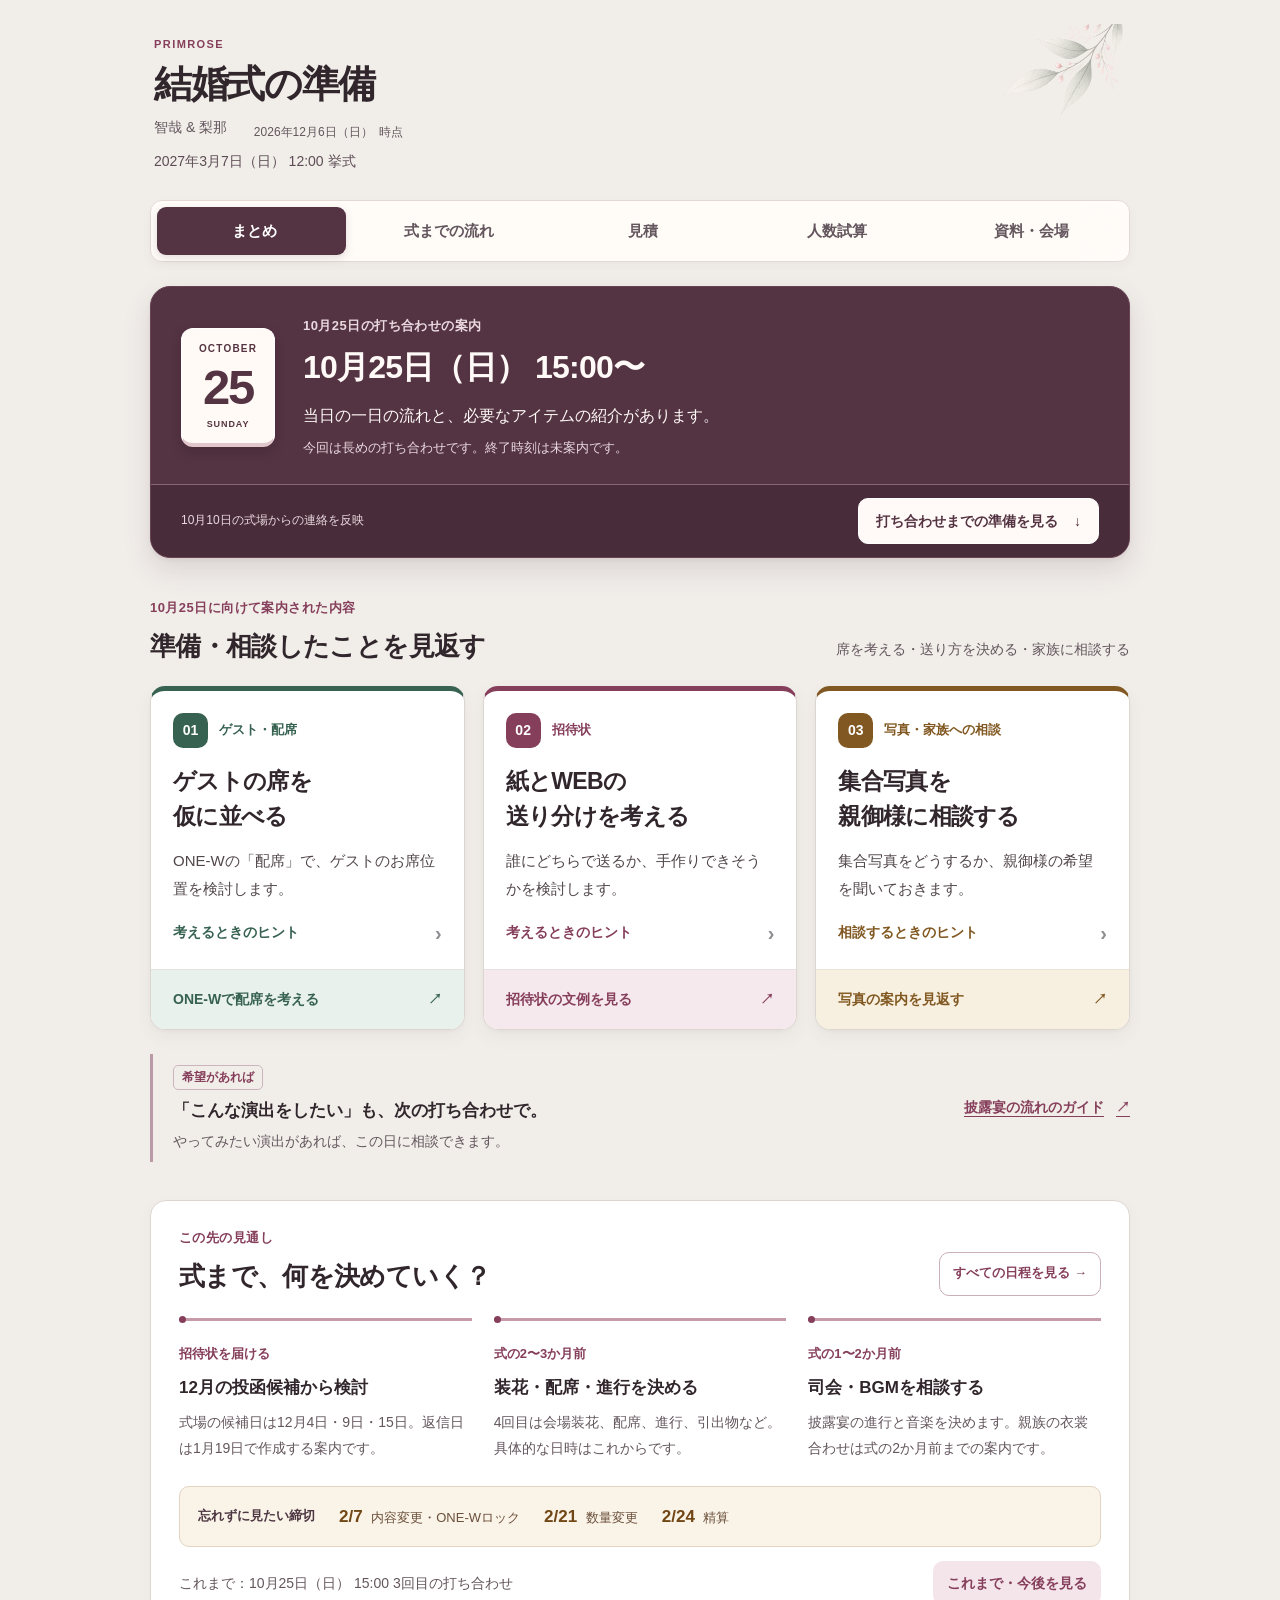
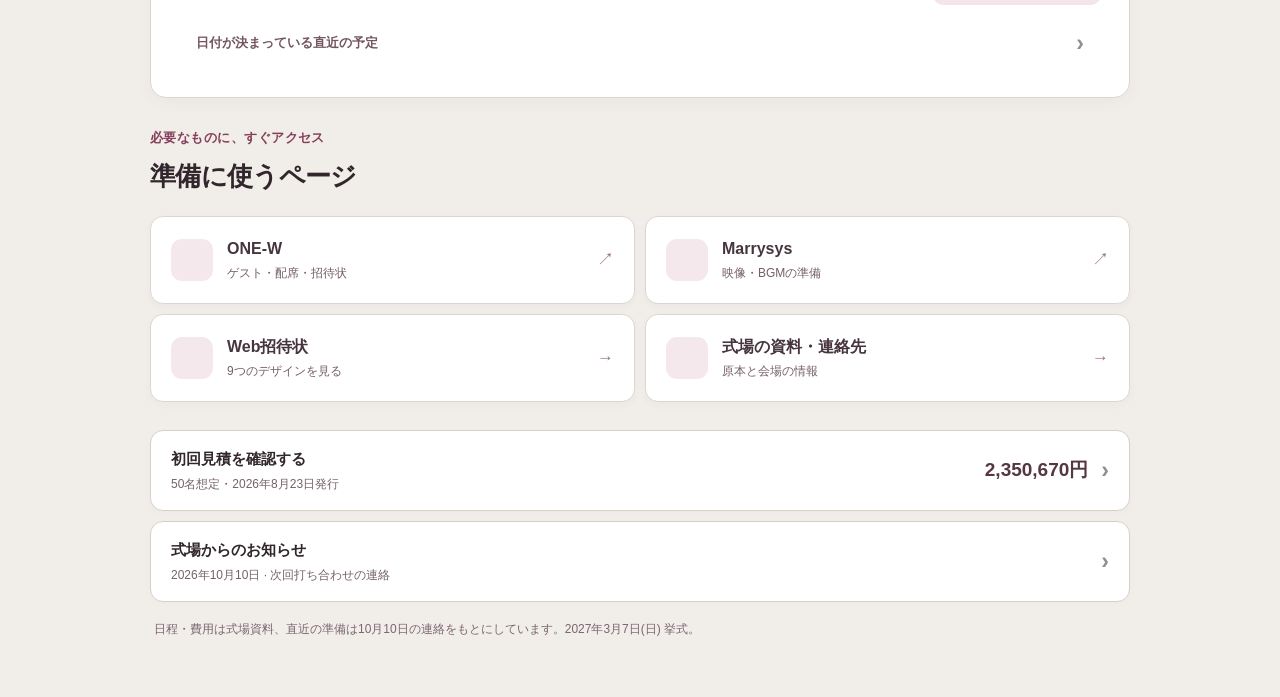
==== commit 3881f2b4: "Give wedding preparation clearer contrast and card depth" ====
--- a/index.html
+++ b/index.html
@@ -2054,7 +2054,7 @@
     }
   </style>
   <link rel="stylesheet" href="ios-ui.css?v=7">
-  <link rel="stylesheet" href="preparation-home.css?v=1">
+  <link rel="stylesheet" href="preparation-home.css?v=2">
 </head>
 <body class="ui-ios-option1 ui-ios-modern" data-active-tab="home">
   <main class="page">
--- a/preparation-home.css
+++ b/preparation-home.css
@@ -1,65 +1,94 @@
-/* Preparation-first home. The estimate editor and invitation designs stay independent. */
+/* Preparation-first home. Presentation only: facts, estimates and saved state stay unchanged. */
+body.ui-ios-modern {
+  --prep-canvas: #f1eeea;
+  --prep-paper: #ffffff;
+  --prep-ink: #30262b;
+  --prep-muted: #63565d;
+  --prep-plum: #543342;
+  --prep-hero-text: #fffaf7;
+  --prep-hero-muted: #ead9e0;
+  --prep-rose: #863f5b;
+  --prep-divider: #d9cec9;
+  --ios-bg: var(--prep-canvas);
+  --ios-ink: var(--prep-ink);
+  --ios-muted: var(--prep-muted);
+  --ios-accent-dark: var(--prep-rose);
+  --ios-accent: #a75b75;
+  --ios-accent-soft: #f4e5eb;
+  --ios-divider: var(--prep-divider);
+  --control-bg: #f3eeeb;
+  background: var(--prep-canvas);
+}
 .ui-ios-modern .hero-main { padding-bottom: 4px; }
-.ui-ios-modern .hero h1 { font-size: 32px; letter-spacing: -.035em; }
+.ui-ios-modern .hero h1 { color: var(--prep-ink); font-size: 38px; letter-spacing: -.035em; }
 .ui-ios-modern .hero .eyebrow { margin-bottom: 9px; font-size: 11px; letter-spacing: .13em; }
 .ui-ios-modern .hero-copy { display: inline-block; margin: 10px 16px 0 0; font-size: 14px; }
-.ui-ios-modern .ios-today { display: inline-flex; margin: 10px 0 0; font-size: 12px; color: #76666e; }
+.ui-ios-modern .ios-today { display: inline-flex; margin: 10px 0 0; font-size: 12px; color: var(--prep-muted); }
 .ui-ios-modern .planner-wedding-line { margin: 8px 0 0; color: #5d4c55; font-size: 14px; }
-.ui-ios-modern .ios-botanical { top: -30px; right: 4px; width: 165px; opacity: .52; }
+.ui-ios-modern .ios-botanical { top: -30px; right: 4px; width: 175px; opacity: .68; }
 .ui-ios-modern[data-active-tab="home"] .hero-invite-link,
 .ui-ios-modern[data-active-tab="prep"] .hero-invite-link { display: none; }
-.ui-ios-modern .app-tabs { margin-top: 24px; border: 1px solid #e8dce1; background: #fffafcf5; }
-
-.ui-ios-modern .planner-next { margin-top: 24px; padding: 28px 28px 0; border-color: #dbc3ce; border-radius: 20px; overflow: hidden; }
-.planner-next-layout { display: grid; grid-template-columns: 90px minmax(0, 1fr); gap: 26px; align-items: center; }
-.planner-date-tile { display: grid; justify-items: center; align-content: center; min-height: 114px; color: #853954; border: 1px solid #e5cbd6; border-radius: 13px; background: #fbf0f4; font-variant-numeric: tabular-nums; }
-.planner-date-tile span { font-size: 9px; font-weight: 750; letter-spacing: .12em; }
-.planner-date-tile strong { margin: 3px 0; font-size: 43px; font-weight: 650; line-height: 1.1; letter-spacing: -.045em; }
-.planner-date-tile small { font-size: 9px; letter-spacing: .1em; }
-.ui-ios-modern .planner-overline { margin: 0 0 8px; color: #8a3e59; font-size: 12px; font-weight: 700; line-height: 1.6; letter-spacing: .035em; }
-.planner-meeting-copy h2 { margin: 0; color: #382a32; font-size: clamp(23px, 3vw, 29px); font-weight: 720; line-height: 1.45; letter-spacing: -.025em; }
-.ui-ios-modern .planner-meeting-topic { margin: 10px 0 0; color: #493840; font-size: 16px; line-height: 1.7; }
-.ui-ios-modern .planner-duration { margin: 6px 0 0; color: #6d5963; font-size: 13px; line-height: 1.7; }
-.planner-meeting-footer { display: flex; align-items: center; justify-content: space-between; gap: 12px; margin: 23px -28px 0; padding: 11px 28px; border-top: 1px solid #ecdfe4; background: #fcf8fa; }
-.planner-meeting-footer > span { color: #73616a; font-size: 12px; }
-.planner-meeting-footer a { display: inline-flex; gap: 14px; align-items: center; min-height: 44px; font-size: 14px; font-weight: 650; text-decoration: none; }
-
-.ui-ios-modern .planner-priorities { margin-top: 34px; padding: 0; border: 0; border-radius: 0; background: transparent; }
-.planner-section-head { display: flex; align-items: flex-end; justify-content: space-between; gap: 20px; margin-bottom: 18px; scroll-margin-top: 100px; }
-.planner-section-head h2 { margin: 0; color: #342831; font-size: 23px; font-weight: 700; line-height: 1.5; letter-spacing: -.025em; }
-.planner-section-head > p { max-width: 24em; margin: 0 0 4px; color: #6b5963; font-size: 13px; line-height: 1.7; }
-.planner-action-grid { display: grid; grid-template-columns: repeat(3, minmax(0, 1fr)); gap: 15px; align-items: stretch; }
-.planner-action-card { display: flex; flex-direction: column; min-width: 0; padding: 23px 20px 0; border: 1px solid #e3d6dc; border-radius: 16px; background: #fff; }
-.planner-action-label { display: flex; align-items: center; gap: 9px; }
-.planner-action-label > span { display: grid; place-items: center; width: 29px; height: 29px; flex: 0 0 29px; border-radius: 9px; color: #8a3e59; background: #f7e9ef; font-size: 12px; font-weight: 750; font-variant-numeric: tabular-nums; }
-.planner-action-label p { margin: 0; color: #6a5360; font-size: 12px; font-weight: 650; }
-.planner-action-card h3 { margin: 16px 0 11px; color: #382b33; font-size: 22px; font-weight: 700; line-height: 1.6; letter-spacing: -.03em; }
-.planner-action-card > p { margin: 0 0 9px; color: #5d4c55; font-size: 15px; line-height: 1.8; }
-.ui-ios-modern .planner-hints { margin: 0 0 14px; border: 0; background: transparent; }
-.ui-ios-modern .planner-hints > summary { min-height: 46px; padding: 7px 0; color: #8a3e59; font-size: 13px; font-weight: 550; }
+.ui-ios-modern .app-tabs { margin-top: 24px; padding: 6px; gap: 5px; border: 1px solid #e2d9d4; background: #fffcf9f5; box-shadow: 0 4px 12px #44302609; }
+.ui-ios-modern .tab-button[aria-selected="true"] { color: #fff; background: var(--prep-plum); box-shadow: 0 3px 8px #54334228; }
+.ui-ios-modern :is(button, a, input, select, textarea, summary):focus-visible { outline: 3px solid #873f5d; outline-offset: 3px; }
+
+.ui-ios-modern .planner-next { margin-top: 24px; padding: 29px 30px 0; color: var(--prep-hero-text); border: 1px solid #684453; border-radius: 20px; background: var(--prep-plum); box-shadow: 0 12px 28px #54334224, 0 2px 5px #54334212; overflow: hidden; }
+.planner-next-layout { display: grid; grid-template-columns: 94px minmax(0, 1fr); gap: 28px; align-items: center; }
+.planner-date-tile { display: grid; justify-items: center; align-content: center; min-height: 119px; color: var(--prep-plum); border: 1px solid #ffffff; border-bottom: 4px solid #e1c7cb; border-radius: 12px; background: #fffaf5; box-shadow: 0 5px 12px #25141c33; font-variant-numeric: tabular-nums; }
+.planner-date-tile span { font-size: 10px; font-weight: 750; letter-spacing: .12em; }
+.planner-date-tile strong { margin: 5px 0 4px; font-size: 49px; font-weight: 700; line-height: 1.05; letter-spacing: -.045em; }
+.planner-date-tile small { font-size: 9px; font-weight: 600; letter-spacing: .1em; }
+.ui-ios-modern .planner-overline { margin: 0 0 8px; color: var(--prep-rose); font-size: 13px; font-weight: 700; line-height: 1.6; letter-spacing: .035em; }
+.ui-ios-modern .planner-next .planner-overline { color: var(--prep-hero-muted); }
+.ui-ios-modern .planner-meeting-copy h2 { margin: 0; color: var(--prep-hero-text); font-size: clamp(25px, 3vw, 32px); font-weight: 750; line-height: 1.4; letter-spacing: -.025em; }
+.ui-ios-modern .planner-meeting-topic { margin: 12px 0 0; color: var(--prep-hero-text); font-size: 16px; line-height: 1.75; }
+.ui-ios-modern .planner-duration { margin: 7px 0 0; color: var(--prep-hero-muted); font-size: 13px; line-height: 1.7; }
+.planner-meeting-footer { display: flex; align-items: center; justify-content: space-between; gap: 12px; margin: 25px -30px 0; padding: 13px 30px; border-top: 1px solid #866575; background: #492c39; }
+.planner-meeting-footer > span { color: var(--prep-hero-muted); font-size: 12px; }
+.ui-ios-modern .planner-meeting-footer a { display: inline-flex; gap: 16px; align-items: center; justify-content: center; min-height: 46px; padding: 9px 17px; border: 1px solid #fff; border-radius: 10px; color: var(--prep-plum); background: #fffaf7; font-size: 14px; font-weight: 700; text-decoration: none; }
+.ui-ios-modern .planner-meeting-footer a:hover { background: #f4e5eb; }
+.ui-ios-modern .planner-meeting-footer a:focus-visible { outline-color: #fff; outline-offset: 4px; }
+
+.ui-ios-modern .planner-priorities { margin-top: 40px; padding: 0; border: 0; border-radius: 0; background: transparent; }
+.planner-section-head { display: flex; align-items: flex-end; justify-content: space-between; gap: 20px; margin-bottom: 20px; scroll-margin-top: 100px; }
+.planner-section-head h2 { margin: 0; color: var(--prep-ink); font-size: 26px; font-weight: 750; line-height: 1.5; letter-spacing: -.025em; }
+.planner-section-head > p { max-width: 24em; margin: 0 0 4px; color: var(--prep-muted); font-size: 14px; line-height: 1.7; }
+.planner-action-grid { display: grid; grid-template-columns: repeat(3, minmax(0, 1fr)); gap: 18px; align-items: stretch; }
+.planner-action-card { --action-color: #376252; --action-tint: #e9f1ec; display: flex; flex-direction: column; min-width: 0; padding: 22px 22px 0; border: 1px solid #dcd6cf; border-top: 5px solid var(--action-color); border-radius: 15px; background: var(--prep-paper); box-shadow: 0 7px 18px #40322b0e, 0 2px 4px #40322b08; overflow: hidden; }
+.planner-action-card:nth-child(2) { --action-color: #863f5b; --action-tint: #f6e9ee; }
+.planner-action-card:nth-child(3) { --action-color: #815821; --action-tint: #f7efdf; }
+.planner-action-label { display: flex; align-items: center; gap: 11px; }
+.planner-action-label > span { display: grid; place-items: center; width: 35px; height: 35px; flex: 0 0 35px; border-radius: 10px; color: #fff; background: var(--action-color); font-size: 14px; font-weight: 750; font-variant-numeric: tabular-nums; }
+.planner-action-label p { margin: 0; color: var(--action-color); font-size: 13px; font-weight: 700; }
+.planner-action-card h3 { margin: 16px 0 12px; color: var(--prep-ink); font-size: 23px; font-weight: 750; line-height: 1.55; letter-spacing: -.03em; }
+.planner-action-card > p { margin: 0 0 7px; color: #51464a; font-size: 15px; line-height: 1.85; }
+.ui-ios-modern .planner-hints { margin: 0 0 13px; border: 0; background: transparent; }
+.ui-ios-modern .planner-hints > summary { min-height: 46px; padding: 7px 0; color: var(--action-color); font-size: 14px; font-weight: 650; }
+.ui-ios-modern .planner-hints > summary:hover { background: var(--action-tint); }
 .ui-ios-modern .planner-hints > summary::after { font-size: 20px; }
 .ui-ios-modern .planner-hints ul { margin: 4px 0 8px; padding-left: 19px; color: #5d4c55; font-size: 14px; line-height: 1.8; }
 .ui-ios-modern .planner-hints p { margin: 8px 0 12px; color: #5d4c55; font-size: 13px; line-height: 1.8; }
 .planner-hints a { display: inline-block; min-height: 44px; padding-block: 8px; font-size: 13px; }
-.planner-card-link { display: flex; align-items: center; justify-content: space-between; gap: 9px; min-height: 58px; margin-top: auto; border-top: 1px solid #eee4e8; color: #8b3657; font-size: 14px; font-weight: 650; text-decoration: none; }
-.planner-card-link:hover { color: #64213c; }
-.planner-optional { display: flex; align-items: center; justify-content: space-between; gap: 20px; margin-top: 16px; padding: 22px 24px; border: 1px solid #e5d8dc; border-radius: 16px; background: #f7eef1; }
-.planner-optional-label { display: block; margin-bottom: 6px; color: #8a3e59; font-size: 12px; font-weight: 650; }
-.planner-optional h3 { margin: 0; font-size: 17px; font-weight: 650; line-height: 1.6; }
-.planner-optional p { margin: 5px 0 0; color: #68555e; font-size: 14px; line-height: 1.7; }
-.planner-optional a { display: inline-flex; align-items: center; gap: 12px; flex-shrink: 0; min-height: 44px; font-size: 13px; font-weight: 600; text-decoration: none; }
-
-.ui-ios-modern .planner-forward { margin-top: 34px; padding: 25px 26px; }
-.ui-ios-modern .planner-text-button { flex-shrink: 0; min-height: 44px; padding: 8px 0 8px 10px; border: 0; background: transparent; font-size: 13px; font-weight: 650; }
+.ui-ios-modern .planner-card-link { display: flex; align-items: center; justify-content: space-between; gap: 9px; min-height: 60px; margin: auto -22px 0; padding: 12px 22px; border-top: 1px solid #ddd8d280; color: var(--action-color); background: var(--action-tint); font-size: 14px; font-weight: 700; text-decoration: none; }
+.ui-ios-modern .planner-card-link:hover { color: #fff; background: var(--action-color); }
+.ui-ios-modern .planner-card-link:focus-visible { outline-offset: -4px; }
+.planner-optional { display: flex; align-items: center; justify-content: space-between; gap: 20px; margin-top: 24px; padding: 8px 0 8px 20px; border: 0; border-left: 3px solid #b99aa6; border-radius: 0; background: transparent; }
+.planner-optional-label { display: inline-block; margin-bottom: 7px; padding: 2px 8px; color: var(--prep-rose); border: 1px solid #cbb4be; border-radius: 5px; font-size: 12px; font-weight: 650; }
+.planner-optional h3 { margin: 0; font-size: 17px; font-weight: 700; line-height: 1.6; }
+.planner-optional p { margin: 6px 0 0; color: var(--prep-muted); font-size: 14px; line-height: 1.7; }
+.planner-optional a { display: inline-flex; align-items: center; gap: 12px; flex-shrink: 0; min-height: 44px; font-size: 14px; font-weight: 650; text-decoration: underline; text-underline-offset: 4px; }
+
+.ui-ios-modern .planner-forward { margin-top: 38px; padding: 27px 28px; border-color: #ddd5ce; border-radius: 16px; box-shadow: 0 5px 16px #40322b0a; }
+.ui-ios-modern .planner-text-button { flex-shrink: 0; min-height: 44px; padding: 9px 13px; border: 1px solid #c9afb9; background: #fff; font-size: 13px; font-weight: 650; }
 .planner-path { display: grid; grid-template-columns: repeat(3, minmax(0, 1fr)); margin-top: 22px; gap: 22px; }
-.planner-path article { position: relative; padding-top: 17px; border-top: 2px solid #d6acbd; }
-.planner-path article::before { position: absolute; left: 0; top: -4px; width: 6px; height: 6px; border-radius: 50%; background: #ad647f; content: ""; }
-.planner-path article > span { color: #8a3e59; font-size: 12px; font-weight: 650; }
-.planner-path h3 { margin: 8px 0; font-size: 16px; font-weight: 650; line-height: 1.65; }
-.planner-path p { margin: 0; color: #66515c; font-size: 14px; line-height: 1.85; }
-.planner-deadline-row { display: flex; flex-wrap: wrap; align-items: center; gap: 10px 24px; margin-top: 24px; padding: 16px 18px; border-radius: 10px; background: #f7f2f4; color: #69515e; font-size: 12px; }
+.planner-path article { position: relative; padding-top: 18px; border-top: 3px solid #c79aa9; }
+.planner-path article::before { position: absolute; left: 0; top: -5px; width: 7px; height: 7px; border-radius: 50%; background: var(--prep-rose); content: ""; }
+.planner-path article > span { color: var(--prep-rose); font-size: 13px; font-weight: 700; }
+.planner-path h3 { margin: 8px 0; font-size: 17px; font-weight: 700; line-height: 1.65; }
+.planner-path p { margin: 0; color: var(--prep-muted); font-size: 14px; line-height: 1.85; }
+.planner-deadline-row { display: flex; flex-wrap: wrap; align-items: center; gap: 10px 24px; margin-top: 24px; padding: 16px 18px; border: 1px solid #e4d4c0; border-radius: 10px; background: #faf3e8; color: #6b503b; font-size: 13px; }
 .planner-deadline-row > strong { color: #4d3743; font-size: 13px; font-weight: 650; }
-.planner-deadline-row b { margin-right: 5px; color: #5d2940; font-size: 15px; font-weight: 700; }
+.planner-deadline-row b { margin-right: 5px; color: #714716; font-size: 17px; font-weight: 750; }
 .ui-ios-modern .planner-dated-preview { margin-top: 12px; background: transparent; }
 .ui-ios-modern .planner-dated-preview summary { min-height: 44px; font-size: 13px; color: #735660; }
 .ui-ios-modern .planner-dated-preview .decision-steps { margin: 12px 0 0; }
@@ -67,15 +96,15 @@
 
 .ui-ios-modern .planner-tools { margin-top: 30px; padding: 0; border: 0; border-radius: 0; background: transparent; }
 .planner-shortcuts { display: grid; grid-template-columns: repeat(2, minmax(0, 1fr)); gap: 10px; }
-.planner-shortcuts > a,.ui-ios-modern .planner-shortcuts > button { display: grid; grid-template-columns: 27px minmax(0, 1fr) auto; align-items: center; gap: 12px; min-width: 0; min-height: 82px; padding: 17px 20px; border: 1px solid #e1d4da; border-radius: 13px; color: #46353e; background: #fff; text-align: left; text-decoration: none; }
+.planner-shortcuts > a,.ui-ios-modern .planner-shortcuts > button { display: grid; grid-template-columns: 42px minmax(0, 1fr) auto; align-items: center; gap: 14px; min-width: 0; min-height: 88px; padding: 17px 20px; border: 1px solid #ded5d0; border-radius: 13px; color: #46353e; background: #fff; box-shadow: 0 3px 9px #40322b08; text-align: left; text-decoration: none; }
 .planner-shortcuts > a:hover,.ui-ios-modern .planner-shortcuts > button:hover { background: #fbf1f5; }
-.planner-shortcuts i { color: #9a4b69; font-size: 25px; }
+.planner-shortcuts i { display: grid; place-items: center; width: 42px; height: 42px; border-radius: 11px; color: var(--prep-rose); background: #f4e8ed; font-size: 25px; }
 .planner-shortcuts strong { display: block; font-size: 16px; font-weight: 650; }
 .planner-shortcuts small { display: block; margin-top: 3px; color: #745e68; font-size: 12px; }
 .planner-shortcuts > :is(a,button) > span:last-child { color: #9a7183; font-size: 17px; }
 
 .ui-ios-modern .planner-reference { margin-top: 28px; padding: 0; border: 0; border-radius: 0; background: transparent; }
-.ui-ios-modern .planner-reference > details { overflow: hidden; margin-top: 10px; border: 1px solid #e1d4da; border-radius: 13px; }
+.ui-ios-modern .planner-reference > details { overflow: hidden; margin-top: 10px; border: 1px solid #d9cfc9; border-radius: 13px; box-shadow: 0 2px 6px #40322b06; }
 .ui-ios-modern .planner-reference summary { min-height: 74px; padding: 16px 20px; font-size: 15px; }
 .planner-reference summary > span { min-width: 0; }
 .planner-reference summary small { display: block; margin-top: 4px; color: #75626b; font-size: 12px; font-weight: 400; }
@@ -89,6 +118,13 @@
 .ui-ios-modern .planner-source-footer { padding: 10px 4px 0; margin: 6px 0 0; color: #7b6570; font-size: 12px; line-height: 1.9; }
 
 .ui-ios-modern .prep-flow-grid { grid-template-columns: 1fr; gap: 14px; }
+.ui-ios-modern .ios-key-dates { box-shadow: 0 5px 16px #40322b0d; }
+.ui-ios-modern .prep-flow-card:not(.is-past) { box-shadow: 0 5px 18px #40322b10; }
+.ui-ios-modern .prep-flow-card:not(.is-past) > h3 { color: var(--prep-hero-text); background: var(--prep-plum); border-bottom: 0; padding-block: 18px; }
+.ui-ios-modern .prep-flow-card:not(.is-past) > h3 i { color: var(--prep-hero-text); }
+.ui-ios-modern .prep-flow-related { color: #51464a; font-size: 14px; line-height: 1.7; }
+.ui-ios-modern .prep-flow-card:not(.is-past) .prep-flow-item:first-child { background: #f6eef1; }
+.ui-ios-modern .prep-resource-panel { box-shadow: 0 4px 14px #40322b09; }
 .ui-ios-modern .prep-flow-card.is-past { align-self: start; border: 1px solid var(--ios-divider); border-radius: 14px; }
 .ui-ios-modern .prep-flow-card.is-past > summary { min-height: 58px; padding: 13px 18px; font-size: 16px; }
 .prep-flow-card.is-past > summary small { color: #806774; font-size: 12px; font-weight: 400; }
@@ -105,7 +141,7 @@
 @media (max-width: 820px) {
   .planner-section-head { align-items: flex-start; flex-direction: column; gap: 7px; }
   .planner-section-head > p { max-width: none; }
-  .planner-action-grid { grid-template-columns: 1fr; gap: 13px; }
+  .planner-action-grid { grid-template-columns: 1fr; gap: 17px; }
   .planner-action-card { padding: 20px 22px 0; }
   .planner-action-card h3 { margin-top: 12px; font-size: 21px; line-height: 1.5; }
   .desktop-break { display: none; }
@@ -113,45 +149,46 @@
   .ui-ios-modern .planner-hints { margin-bottom: 5px; }
   .planner-optional { align-items: flex-start; flex-direction: column; gap: 8px; }
   .planner-path { grid-template-columns: 1fr; gap: 22px; }
-  .planner-path article { padding: 0 0 0 17px; border: 0; border-left: 2px solid #e6cdd8; }
+  .planner-path article { padding: 0 0 0 17px; border: 0; border-left: 2px solid #cbaab7; }
   .planner-path article::before { top: 7px; left: -4px; }
   .planner-path h3 { margin: 4px 0 5px; }
 }
 @media (max-width: 520px) {
   .ui-ios-modern .page { width: calc(100% - 32px); margin-top: 12px; }
   .ui-ios-modern .hero-main { padding: 8px 2px 7px; }
-  .ui-ios-modern .hero h1 { font-size: 29px; }
+  .ui-ios-modern .hero h1 { font-size: 31px; }
   .ui-ios-modern .hero-copy { margin-top: 8px; font-size: 13px; }
   .ui-ios-modern .ios-today { display: none; }
   .ui-ios-modern .planner-wedding-line { margin-top: 6px; font-size: 12px; }
-  .ui-ios-modern .ios-botanical { top: -15px; right: -6px; width: 134px; opacity: .44; }
-  .ui-ios-modern .app-tabs { margin-top: 0; border-inline: 0; border-bottom: 0; }
-  .ui-ios-modern .tab-button { font-size: 10px; }
+  .ui-ios-modern .ios-botanical { top: -15px; right: -6px; width: 134px; opacity: .58; }
+  .ui-ios-modern .app-tabs { margin-top: 0; padding: 5px 4px calc(5px + env(safe-area-inset-bottom)); gap: 0; border-inline: 0; border-bottom: 0; border-top-color: #cdbfb9; background: #fffaf9f5; box-shadow: 0 -4px 16px #4430260b; }
+  .ui-ios-modern .tab-button { min-width: 0; font-size: 10px; }
+  .ui-ios-modern .tab-button[aria-selected="true"] { color: var(--prep-plum); background: #f0dde5; box-shadow: inset 0 3px 0 var(--prep-plum); }
   .ui-ios-modern .tab-button i { font-size: 23px; }
-  .ui-ios-modern .planner-next { margin-top: 18px; padding: 21px 18px 0; border-radius: 17px; }
+  .ui-ios-modern .planner-next { margin-top: 18px; padding: 21px 18px 0; border-radius: 17px; box-shadow: 0 9px 20px #54334222; }
   .planner-next-layout { grid-template-columns: 58px minmax(0, 1fr); gap: 14px; align-items: start; }
-  .planner-date-tile { min-height: 83px; border-radius: 10px; }
+  .planner-date-tile { min-height: 85px; border-radius: 9px; }
   .planner-date-tile span,.planner-date-tile small { font-size: 7px; letter-spacing: .03em; }
   .planner-date-tile strong { font-size: 33px; }
-  .ui-ios-modern .planner-overline { font-size: 11px; }
-  .planner-meeting-copy h2 { font-size: 21px; line-height: 1.55; }
-  .ui-ios-modern .planner-meeting-topic { margin-top: 9px; font-size: 14px; line-height: 1.8; }
-  .ui-ios-modern .planner-duration { margin-top: 8px; font-size: 12px; }
-  .planner-meeting-footer { flex-direction: column; align-items: flex-start; gap: 1px; margin: 18px -18px 0; padding: 12px 18px 8px; }
+  .ui-ios-modern .planner-overline { font-size: 12px; }
+  .ui-ios-modern .planner-meeting-copy h2 { font-size: 21px; line-height: 1.45; }
+  .ui-ios-modern .planner-meeting-topic { margin-top: 10px; font-size: 14px; line-height: 1.75; }
+  .ui-ios-modern .planner-duration { margin-top: 9px; font-size: 12px; }
+  .planner-meeting-footer { flex-direction: column; align-items: stretch; gap: 10px; margin: 18px -18px 0; padding: 12px 18px 16px; }
   .planner-meeting-footer > span { font-size: 11px; }
-  .planner-meeting-footer a { min-height: 42px; font-size: 13px; }
-  .ui-ios-modern .planner-priorities { margin-top: 27px; }
+  .ui-ios-modern .planner-meeting-footer a { min-height: 44px; font-size: 13px; }
+  .ui-ios-modern .planner-priorities { margin-top: 31px; }
   .planner-section-head { scroll-margin-top: 18px; margin-bottom: 14px; }
-  .planner-section-head h2 { font-size: 21px; }
-  .planner-section-head > p { font-size: 12px; }
+  .planner-section-head h2 { font-size: 23px; }
+  .planner-section-head > p { font-size: 13px; }
   .planner-action-card { padding: 19px 20px 0; }
-  .planner-action-card h3 { font-size: 20px; }
+  .planner-action-card h3 { font-size: 21px; }
   .planner-action-card > p { font-size: 15px; }
-  .planner-card-link { min-height: 56px; }
-  .planner-optional { padding: 19px 20px; }
+  .ui-ios-modern .planner-card-link { min-height: 56px; margin-inline: -20px; padding-inline: 20px; }
+  .planner-optional { padding: 6px 0 6px 16px; margin-top: 24px; }
   .planner-optional h3 { font-size: 16px; }
   .ui-ios-modern .planner-forward { margin-top: 28px; padding: 21px 20px; }
-  .ui-ios-modern .planner-text-button { padding-left: 0; font-size: 13px; }
+  .ui-ios-modern .planner-text-button { margin-top: 4px; font-size: 13px; }
   .planner-deadline-row { align-items: flex-start; flex-direction: column; gap: 11px; padding: 15px; }
   .planner-deadline-row > strong { margin-bottom: 2px; }
   .planner-deadline-row b { display: inline-block; min-width: 42px; }
@@ -173,11 +210,16 @@
   .ui-ios-modern .page { width: calc(100% - 24px); }
   .planner-next-layout { grid-template-columns: 48px minmax(0, 1fr); gap: 10px; }
   .planner-date-tile { min-height: 74px; }
-  .planner-meeting-copy h2 { font-size: 19px; }
+  .ui-ios-modern .planner-meeting-copy h2 { font-size: 19px; }
   .planner-reference summary > strong { font-size: 15px; }
   .planner-reference summary small { max-width: 11em; }
 }
 @media print {
+  body.ui-ios-modern { background: #fff; }
+  .ui-ios-modern .planner-next { background: #fff; border: 1px solid #bbb; box-shadow: none; }
+  .ui-ios-modern .planner-next :is(h2, .planner-overline, .planner-meeting-topic, .planner-duration) { color: #222; }
+  .planner-action-card,.ui-ios-modern .planner-forward { box-shadow: none; }
+  .ui-ios-modern .prep-flow-card:not(.is-past) > h3 { color: #222; background: #fff; border-bottom: 1px solid #bbb; }
   .planner-date-tile { display: none; }
   .planner-next-layout,.planner-action-grid,.planner-path { grid-template-columns: 1fr; }
   .planner-hints > :not(summary),.planner-reference details > :not(summary),.prep-task-library-body,.prep-flow-card.is-past > ol { display: block; }
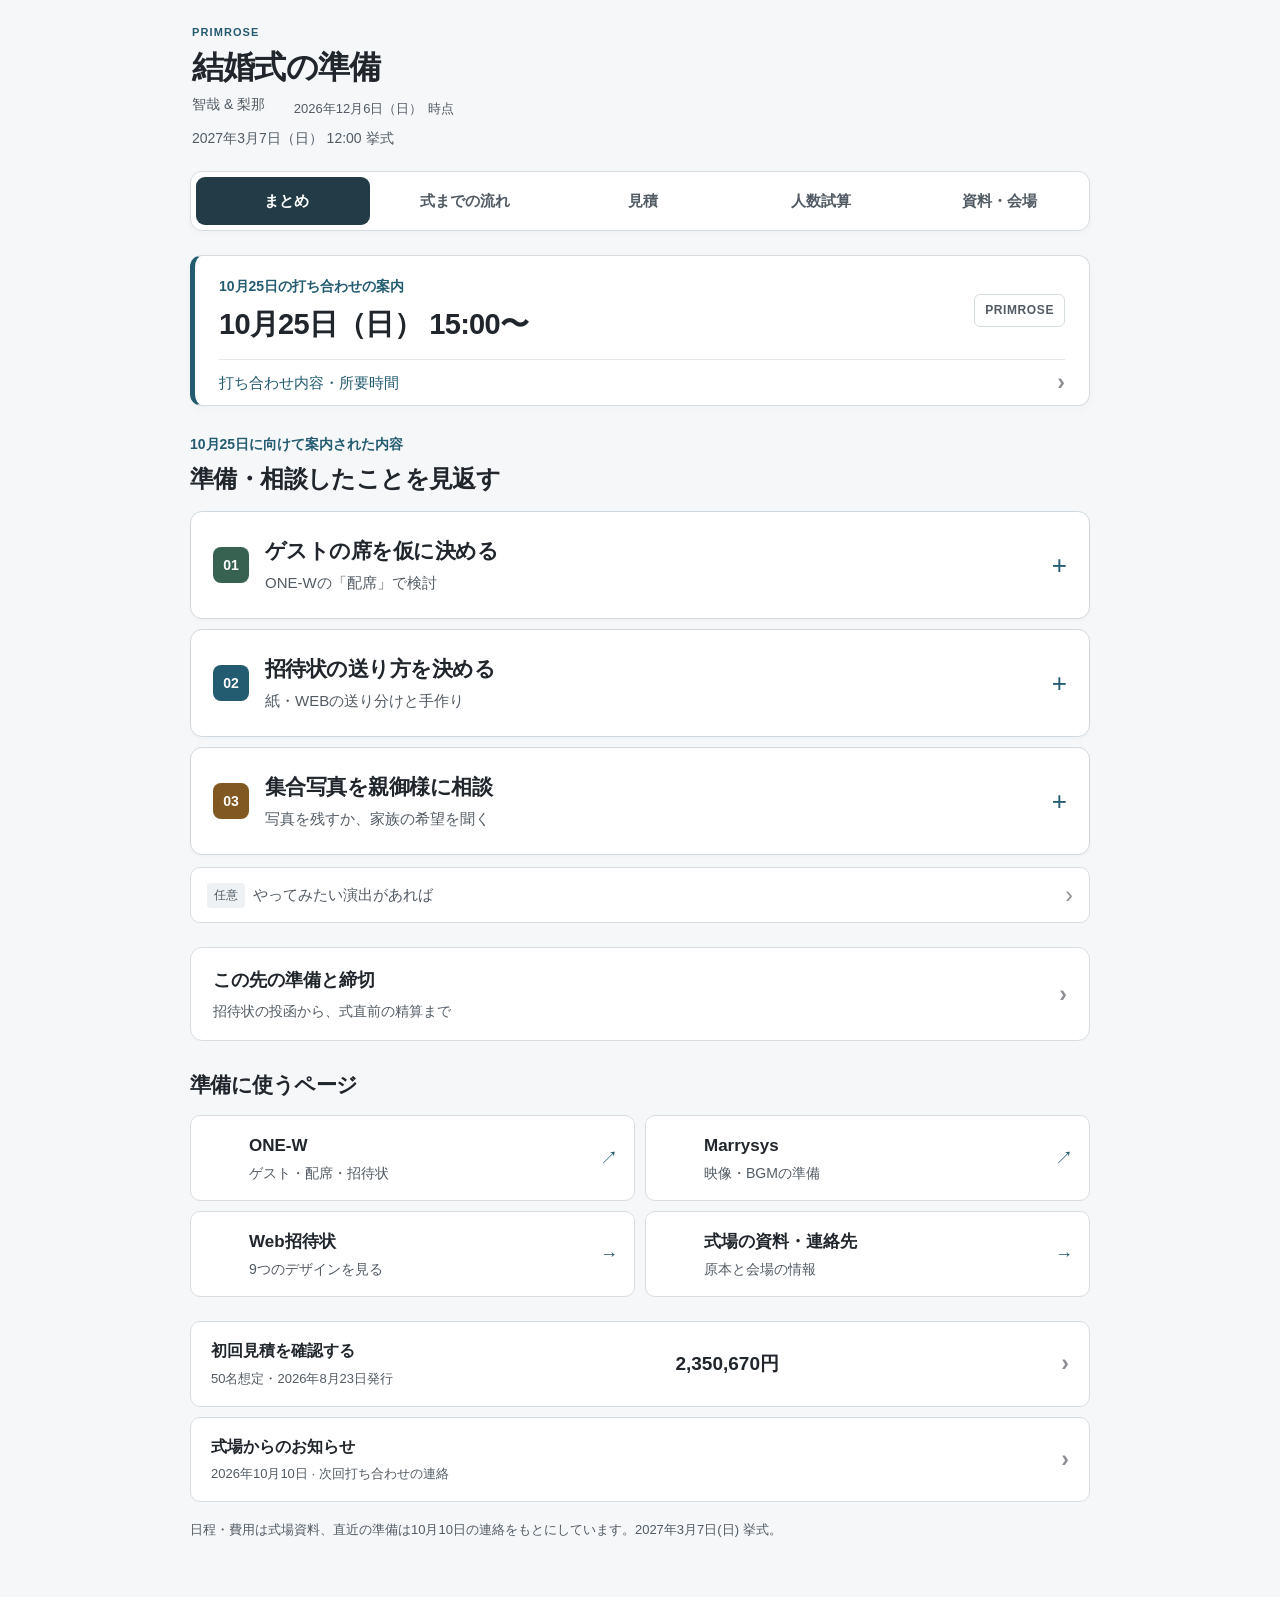
==== commit eee4c9c3: "Make wedding preparations readable in a compact overview" ====
--- a/index.html
+++ b/index.html
@@ -2054,7 +2054,7 @@
     }
   </style>
   <link rel="stylesheet" href="ios-ui.css?v=7">
-  <link rel="stylesheet" href="preparation-home.css?v=2">
+  <link rel="stylesheet" href="preparation-home.css?v=3">
 </head>
 <body class="ui-ios-option1 ui-ios-modern" data-active-tab="home">
   <main class="page">
@@ -2094,46 +2094,45 @@
 
     <section class="panel planner-next" data-tab-panel="home">
       <div class="planner-next-layout">
-        <div class="planner-date-tile" aria-hidden="true"><span>OCTOBER</span><strong>25</strong><small>SUNDAY</small></div>
         <div class="planner-meeting-copy">
           <p class="planner-overline" id="homeMeetingEyebrow">次の打ち合わせ · 3回目</p>
           <h2 id="homeNextMeetingTitle">10月25日（日）15:00〜</h2>
-          <p class="planner-meeting-topic" id="homeNextMeetingNote">当日の一日の流れと、必要なアイテムの紹介があります。</p>
-          <p class="planner-duration" id="homeMeetingDuration">今回は長めの打ち合わせです。終了時刻は未案内です。</p>
         </div>
+        <span class="planner-meeting-tag">PRIMROSE</span>
       </div>
-      <div class="planner-meeting-footer"><span>10月10日の式場からの連絡を反映</span><a href="#nextPreparation">打ち合わせまでの準備を見る <span aria-hidden="true">↓</span></a></div>
+      <details class="planner-meeting-details"><summary>打ち合わせ内容・所要時間</summary><div><p class="planner-meeting-topic" id="homeNextMeetingNote">当日の一日の流れと、必要なアイテムの紹介があります。</p><p class="planner-duration" id="homeMeetingDuration">今回は長めの打ち合わせです。終了時刻は未案内です。</p><p class="planner-message-date">10月10日の式場からの連絡を反映</p></div></details>
     </section>
 
     <section class="panel planner-priorities" data-tab-panel="home">
-      <div id="nextPreparation" class="planner-section-head" tabindex="-1"><div><p class="planner-overline" id="homePreparationPeriod">10月25日の打ち合わせまでに</p><h2 id="homePreparationTitle">まず、この3つを進める</h2></div><p>席を考える・送り方を決める・家族に相談する</p></div>
+      <div id="nextPreparation" class="planner-section-head" tabindex="-1"><div><p class="planner-overline" id="homePreparationPeriod">10月25日の打ち合わせまでに</p><h2 id="homePreparationTitle">まず、この3つを進める</h2></div></div>
       <div class="planner-action-grid">
         <article class="planner-action-card">
-          <div class="planner-action-label"><span>01</span><p>ゲスト・配席</p></div>
-          <h3>ゲストの席を<br class="desktop-break">仮に並べる</h3>
-          <p>ONE-Wの「配席」で、ゲストのお席位置を検討します。</p>
-          <details class="planner-hints"><summary>考えるときのヒント</summary><ul><li>同じテーブルに座ってほしい人は？</li><li>迷っている席は、どこ？</li></ul><a href="https://drive.google.com/file/d/1C3FWgyuS-rUKOCw1uwNIUR4IhjaZKA5T/view" target="_blank" rel="noopener noreferrer">式場の席順表見本を見る</a></details>
-          <a class="planner-card-link" href="https://fivestar.one-w.net/bg" target="_blank" rel="noopener noreferrer">ONE-Wで配席を考える <span aria-hidden="true">↗</span></a>
+          <details class="planner-task-detail"><summary><h3><span class="planner-task-number">01</span><span class="planner-task-copy"><span>ゲストの席を仮に決める</span><small>ONE-Wの「配席」で検討</small></span></h3></summary><div class="planner-task-body">
+            <p>ONE-Wの「配席」で、ゲストのお席位置を検討します。</p>
+            <div class="planner-hints"><p>考えるときのヒント</p><ul><li>同じテーブルに座ってほしい人は？</li><li>迷っている席は、どこ？</li></ul><a href="https://drive.google.com/file/d/1C3FWgyuS-rUKOCw1uwNIUR4IhjaZKA5T/view" target="_blank" rel="noopener noreferrer">式場の席順表見本を見る ↗</a></div>
+            <a class="planner-card-link" href="https://fivestar.one-w.net/bg" target="_blank" rel="noopener noreferrer">ONE-Wで配席を考える <span aria-hidden="true">↗</span></a>
+          </div></details>
         </article>
         <article class="planner-action-card">
-          <div class="planner-action-label"><span>02</span><p>招待状</p></div>
-          <h3>紙とWEBの<br class="desktop-break">送り分けを考える</h3>
-          <p>誰にどちらで送るか、手作りできそうかを検討します。</p>
-          <details class="planner-hints"><summary>考えるときのヒント</summary><ul><li>紙で届けたい人、WEBで送る人は？</li><li>手作りできそうな部分は？</li></ul><p>紙を式場に注文する場合は、10月中に担当者へ連絡する案内があります。</p></details>
-          <a class="planner-card-link" href="https://drive.google.com/file/d/1UmSojnZEx-lQOcJdVn8D-3b_VzOkTO91/view" target="_blank" rel="noopener noreferrer">招待状の文例を見る <span aria-hidden="true">↗</span></a>
+          <details class="planner-task-detail"><summary><h3><span class="planner-task-number">02</span><span class="planner-task-copy"><span>招待状の送り方を決める</span><small>紙・WEBの送り分けと手作り</small></span></h3></summary><div class="planner-task-body">
+            <p>誰にどちらで送るか、手作りできそうかを検討します。</p>
+            <div class="planner-hints"><p>考えるときのヒント</p><ul><li>紙で届けたい人、WEBで送る人は？</li><li>手作りできそうな部分は？</li></ul><p>紙を式場に注文する場合は、10月中に担当者へ連絡する案内があります。</p></div>
+            <a class="planner-card-link" href="https://drive.google.com/file/d/1UmSojnZEx-lQOcJdVn8D-3b_VzOkTO91/view" target="_blank" rel="noopener noreferrer">招待状の文例を見る <span aria-hidden="true">↗</span></a>
+          </div></details>
         </article>
         <article class="planner-action-card">
-          <div class="planner-action-label"><span>03</span><p>写真・家族への相談</p></div>
-          <h3>集合写真を<br class="desktop-break">親御様に相談する</h3>
-          <p>集合写真をどうするか、親御様の希望を聞いておきます。</p>
-          <details class="planner-hints"><summary>相談するときのヒント</summary><ul><li>集合写真を残したいか、希望はある？</li><li>式場に確認しておきたいことは？</li></ul><p>集合写真は検討中。写真データ200カット・150,000円は別の案内価格で、現在の見積には加えていません。</p></details>
-          <a class="planner-card-link" href="https://drive.google.com/file/d/1uPT1daAijO96AKQclYgCGZtAO7P5Q5rU/view" target="_blank" rel="noopener noreferrer">写真の案内を見返す <span aria-hidden="true">↗</span></a>
+          <details class="planner-task-detail"><summary><h3><span class="planner-task-number">03</span><span class="planner-task-copy"><span>集合写真を親御様に相談</span><small>写真を残すか、家族の希望を聞く</small></span></h3></summary><div class="planner-task-body">
+            <p>集合写真をどうするか、親御様の希望を聞いておきます。</p>
+            <div class="planner-hints"><p>相談するときのヒント</p><ul><li>集合写真を残したいか、希望はある？</li><li>式場に確認しておきたいことは？</li></ul><p>集合写真は検討中。写真データ200カット・150,000円は別の案内価格で、現在の見積には加えていません。</p></div>
+            <a class="planner-card-link" href="https://drive.google.com/file/d/1uPT1daAijO96AKQclYgCGZtAO7P5Q5rU/view" target="_blank" rel="noopener noreferrer">写真の案内を見返す <span aria-hidden="true">↗</span></a>
+          </div></details>
         </article>
       </div>
-      <aside class="planner-optional"><div><span class="planner-optional-label">希望があれば</span><h3>「こんな演出をしたい」も、次の打ち合わせで。</h3><p id="homeMeetingOptional">やってみたい演出があれば、この日に相談できます。</p></div><a href="https://drive.google.com/file/d/1CScsNTW9WQ6Wiaod4eZ4Htvw2kZDqnsG/view" target="_blank" rel="noopener noreferrer">披露宴の流れのガイド <span aria-hidden="true">↗</span></a></aside>
+      <details class="planner-optional"><summary><span class="planner-optional-label">任意</span>やってみたい演出があれば</summary><div><p id="homeMeetingOptional">やってみたい演出があれば、この日に相談できます。</p><a href="https://drive.google.com/file/d/1CScsNTW9WQ6Wiaod4eZ4Htvw2kZDqnsG/view" target="_blank" rel="noopener noreferrer">披露宴の流れのガイド ↗</a></div></details>
     </section>
 
     <section class="panel planner-forward" data-tab-panel="home">
+      <details class="planner-future-outline"><summary><span>この先の準備と締切<small>招待状の投函から、式直前の精算まで</small></span></summary><div class="planner-future-body">
       <div class="planner-section-head"><div><p class="planner-overline">この先の見通し</p><h2>式まで、何を決めていく？</h2></div><button class="planner-text-button" type="button" data-tab-target="prep">すべての日程を見る <span aria-hidden="true">→</span></button></div>
       <div class="planner-path">
         <article><span>招待状を届ける</span><h3>12月の投函候補から検討</h3><p>式場の候補日は12月4日・9日・15日。返信日は1月19日で作成する案内です。</p></article>
@@ -2141,12 +2140,12 @@
         <article><span>式の1〜2か月前</span><h3>司会・BGMを相談する</h3><p>披露宴の進行と音楽を決めます。親族の衣裳合わせは式の2か月前までの案内です。</p></article>
       </div>
       <div class="planner-deadline-row"><strong>忘れずに見たい締切</strong><span><b>2/7</b> 内容変更・ONE-Wロック</span><span><b>2/21</b> 数量変更</span><span><b>2/24</b> 精算</span></div>
-      <div class="home-flow-footer"><p id="homePrepPast">これまでの予定を読み込み中</p><button type="button" data-tab-target="prep">これまで・今後を見る</button></div>
-      <details class="planner-dated-preview"><summary>日付が決まっている直近の予定</summary><ol class="decision-steps" id="homeFlowPreview" aria-label="これからの日付がある予定"></ol></details>
+      <details class="planner-dated-preview"><summary>直近の予定・これまでの打ち合わせ</summary><p id="homePrepPast">これまでの予定を読み込み中</p><ol class="decision-steps" id="homeFlowPreview" aria-label="これからの日付がある予定"></ol></details>
+      </div></details>
     </section>
 
     <section class="panel planner-tools" data-tab-panel="home">
-      <div class="planner-section-head"><div><p class="planner-overline">必要なものに、すぐアクセス</p><h2>準備に使うページ</h2></div></div>
+      <div class="planner-section-head"><h2>準備に使うページ</h2></div>
       <div class="planner-shortcuts">
         <a href="https://fivestar.one-w.net/bg" target="_blank" rel="noopener noreferrer"><i class="iconoir-group" aria-hidden="true"></i><span><strong>ONE-W</strong><small>ゲスト・配席・招待状</small></span><span aria-hidden="true">↗</span></a>
         <a href="https://www.marrysys.jp/login" target="_blank" rel="noopener noreferrer"><i class="iconoir-play" aria-hidden="true"></i><span><strong>Marrysys</strong><small>映像・BGMの準備</small></span><span aria-hidden="true">↗</span></a>
@@ -3962,7 +3961,7 @@
     document.querySelector("#closeAll").addEventListener("click", () => document.querySelectorAll("#detailSections details").forEach(d => d.open = false));
     const prepPrintClosedDetails = new Set();
     window.addEventListener("beforeprint", () => {
-      document.querySelectorAll("details:not([open]):is(.prep-task-details, .prep-task-library, .prep-flow-card.is-past, .prep-undated, .planner-hints, .planner-dated-preview, .planner-reference > details, .prep-resource-panel details)").forEach(detail => {
+      document.querySelectorAll("details:not([open]):is(.prep-task-details, .prep-task-library, .prep-flow-card.is-past, .prep-undated, .planner-task-detail, .planner-meeting-details, .planner-optional, .planner-future-outline, .planner-dated-preview, .planner-reference > details, .prep-resource-panel details)").forEach(detail => {
         prepPrintClosedDetails.add(detail);
         detail.open = true;
       });
--- a/preparation-home.css
+++ b/preparation-home.css
@@ -1,204 +1,188 @@
-/* Preparation-first home. Presentation only: facts, estimates and saved state stay unchanged. */
+/* A readable overview: three preparations first, explanations on demand. */
 body.ui-ios-modern {
-  --prep-canvas: #f1eeea;
+  --prep-canvas: #f6f7f8;
   --prep-paper: #ffffff;
-  --prep-ink: #30262b;
-  --prep-muted: #63565d;
-  --prep-plum: #543342;
-  --prep-hero-text: #fffaf7;
-  --prep-hero-muted: #ead9e0;
-  --prep-rose: #863f5b;
-  --prep-divider: #d9cec9;
+  --prep-ink: #20262c;
+  --prep-muted: #525b64;
+  --prep-plum: #233b46;
+  --prep-hero-text: #ffffff;
+  --prep-hero-muted: #e0edf1;
+  --prep-rose: #235b71;
+  --prep-divider: #d6dde1;
   --ios-bg: var(--prep-canvas);
   --ios-ink: var(--prep-ink);
   --ios-muted: var(--prep-muted);
   --ios-accent-dark: var(--prep-rose);
-  --ios-accent: #a75b75;
-  --ios-accent-soft: #f4e5eb;
+  --ios-accent: #397a94;
+  --ios-accent-soft: #eaf2f6;
   --ios-divider: var(--prep-divider);
-  --control-bg: #f3eeeb;
+  --control-bg: #edf1f4;
   background: var(--prep-canvas);
-}
-.ui-ios-modern .hero-main { padding-bottom: 4px; }
-.ui-ios-modern .hero h1 { color: var(--prep-ink); font-size: 38px; letter-spacing: -.035em; }
-.ui-ios-modern .hero .eyebrow { margin-bottom: 9px; font-size: 11px; letter-spacing: .13em; }
-.ui-ios-modern .hero-copy { display: inline-block; margin: 10px 16px 0 0; font-size: 14px; }
-.ui-ios-modern .ios-today { display: inline-flex; margin: 10px 0 0; font-size: 12px; color: var(--prep-muted); }
-.ui-ios-modern .planner-wedding-line { margin: 8px 0 0; color: #5d4c55; font-size: 14px; }
-.ui-ios-modern .ios-botanical { top: -30px; right: 4px; width: 175px; opacity: .68; }
+  color: var(--prep-ink);
+}
+.ui-ios-modern .page { width: min(900px, calc(100% - 40px)); }
+.ui-ios-modern .hero-main { padding: 0 2px; }
+.ui-ios-modern .hero h1 { color: var(--prep-ink); font-size: 32px; letter-spacing: -.025em; }
+.ui-ios-modern .hero .eyebrow { margin-bottom: 7px; font-size: 11px; letter-spacing: .1em; }
+.ui-ios-modern .hero-copy { display: inline-block; margin: 8px 18px 0 0; font-size: 14px; }
+.ui-ios-modern .ios-today { display: inline-flex; margin: 8px 0 0; font-size: 13px; }
+.ui-ios-modern .planner-wedding-line { margin: 7px 0 0; color: var(--prep-muted); font-size: 14px; }
+.ui-ios-modern .ios-botanical { display: none; }
 .ui-ios-modern[data-active-tab="home"] .hero-invite-link,
 .ui-ios-modern[data-active-tab="prep"] .hero-invite-link { display: none; }
-.ui-ios-modern .app-tabs { margin-top: 24px; padding: 6px; gap: 5px; border: 1px solid #e2d9d4; background: #fffcf9f5; box-shadow: 0 4px 12px #44302609; }
-.ui-ios-modern .tab-button[aria-selected="true"] { color: #fff; background: var(--prep-plum); box-shadow: 0 3px 8px #54334228; }
-.ui-ios-modern :is(button, a, input, select, textarea, summary):focus-visible { outline: 3px solid #873f5d; outline-offset: 3px; }
-
-.ui-ios-modern .planner-next { margin-top: 24px; padding: 29px 30px 0; color: var(--prep-hero-text); border: 1px solid #684453; border-radius: 20px; background: var(--prep-plum); box-shadow: 0 12px 28px #54334224, 0 2px 5px #54334212; overflow: hidden; }
-.planner-next-layout { display: grid; grid-template-columns: 94px minmax(0, 1fr); gap: 28px; align-items: center; }
-.planner-date-tile { display: grid; justify-items: center; align-content: center; min-height: 119px; color: var(--prep-plum); border: 1px solid #ffffff; border-bottom: 4px solid #e1c7cb; border-radius: 12px; background: #fffaf5; box-shadow: 0 5px 12px #25141c33; font-variant-numeric: tabular-nums; }
-.planner-date-tile span { font-size: 10px; font-weight: 750; letter-spacing: .12em; }
-.planner-date-tile strong { margin: 5px 0 4px; font-size: 49px; font-weight: 700; line-height: 1.05; letter-spacing: -.045em; }
-.planner-date-tile small { font-size: 9px; font-weight: 600; letter-spacing: .1em; }
-.ui-ios-modern .planner-overline { margin: 0 0 8px; color: var(--prep-rose); font-size: 13px; font-weight: 700; line-height: 1.6; letter-spacing: .035em; }
-.ui-ios-modern .planner-next .planner-overline { color: var(--prep-hero-muted); }
-.ui-ios-modern .planner-meeting-copy h2 { margin: 0; color: var(--prep-hero-text); font-size: clamp(25px, 3vw, 32px); font-weight: 750; line-height: 1.4; letter-spacing: -.025em; }
-.ui-ios-modern .planner-meeting-topic { margin: 12px 0 0; color: var(--prep-hero-text); font-size: 16px; line-height: 1.75; }
-.ui-ios-modern .planner-duration { margin: 7px 0 0; color: var(--prep-hero-muted); font-size: 13px; line-height: 1.7; }
-.planner-meeting-footer { display: flex; align-items: center; justify-content: space-between; gap: 12px; margin: 25px -30px 0; padding: 13px 30px; border-top: 1px solid #866575; background: #492c39; }
-.planner-meeting-footer > span { color: var(--prep-hero-muted); font-size: 12px; }
-.ui-ios-modern .planner-meeting-footer a { display: inline-flex; gap: 16px; align-items: center; justify-content: center; min-height: 46px; padding: 9px 17px; border: 1px solid #fff; border-radius: 10px; color: var(--prep-plum); background: #fffaf7; font-size: 14px; font-weight: 700; text-decoration: none; }
-.ui-ios-modern .planner-meeting-footer a:hover { background: #f4e5eb; }
-.ui-ios-modern .planner-meeting-footer a:focus-visible { outline-color: #fff; outline-offset: 4px; }
-
-.ui-ios-modern .planner-priorities { margin-top: 40px; padding: 0; border: 0; border-radius: 0; background: transparent; }
-.planner-section-head { display: flex; align-items: flex-end; justify-content: space-between; gap: 20px; margin-bottom: 20px; scroll-margin-top: 100px; }
-.planner-section-head h2 { margin: 0; color: var(--prep-ink); font-size: 26px; font-weight: 750; line-height: 1.5; letter-spacing: -.025em; }
-.planner-section-head > p { max-width: 24em; margin: 0 0 4px; color: var(--prep-muted); font-size: 14px; line-height: 1.7; }
-.planner-action-grid { display: grid; grid-template-columns: repeat(3, minmax(0, 1fr)); gap: 18px; align-items: stretch; }
-.planner-action-card { --action-color: #376252; --action-tint: #e9f1ec; display: flex; flex-direction: column; min-width: 0; padding: 22px 22px 0; border: 1px solid #dcd6cf; border-top: 5px solid var(--action-color); border-radius: 15px; background: var(--prep-paper); box-shadow: 0 7px 18px #40322b0e, 0 2px 4px #40322b08; overflow: hidden; }
-.planner-action-card:nth-child(2) { --action-color: #863f5b; --action-tint: #f6e9ee; }
+.ui-ios-modern .app-tabs { margin-top: 22px; padding: 5px; gap: 4px; border: 1px solid var(--prep-divider); background: #fff; box-shadow: 0 2px 6px #233b4608; }
+.ui-ios-modern .tab-button { color: var(--prep-muted); }
+.ui-ios-modern .tab-button[aria-selected="true"] { color: #fff; background: var(--prep-plum); }
+.ui-ios-modern :is(button, a, input, select, textarea, summary):focus-visible { outline: 3px solid #397a94; outline-offset: 3px; }
+
+.ui-ios-modern .planner-next { margin-top: 24px; padding: 20px 24px 0; border: 1px solid var(--prep-divider); border-left: 5px solid var(--prep-rose); border-radius: 12px; background: #fff; box-shadow: 0 3px 9px #233b4608; }
+.planner-next-layout { display: flex; align-items: center; justify-content: space-between; gap: 16px; }
+.ui-ios-modern .planner-overline { margin: 0 0 6px; color: var(--prep-rose); font-size: 14px; font-weight: 650; line-height: 1.5; letter-spacing: 0; }
+.ui-ios-modern .planner-meeting-copy h2 { margin: 0; color: var(--prep-ink); font-size: 29px; font-weight: 750; line-height: 1.45; letter-spacing: -.025em; }
+.planner-meeting-tag { padding: 6px 10px; color: var(--prep-muted); border: 1px solid var(--prep-divider); border-radius: 6px; font-size: 12px; font-weight: 600; letter-spacing: .05em; }
+.ui-ios-modern .planner-meeting-details { margin: 14px 0 0; padding: 0; border-radius: 0; background: transparent; }
+.ui-ios-modern .planner-meeting-details > summary { min-height: 46px; padding: 10px 0; border-top: 1px solid #e3e8eb; color: var(--prep-rose); font-size: 15px; font-weight: 550; }
+.planner-meeting-details > div { padding: 0 0 16px; }
+.ui-ios-modern .planner-meeting-topic,.ui-ios-modern .planner-duration { margin: 8px 0 0; color: var(--prep-ink); font-size: 16px; line-height: 1.75; }
+.planner-message-date { margin: 12px 0 0; color: var(--prep-muted); font-size: 13px; }
+
+.ui-ios-modern .planner-priorities { margin-top: 28px; padding: 0; border: 0; border-radius: 0; background: transparent; }
+.planner-section-head { display: flex; align-items: center; justify-content: space-between; gap: 16px; margin-bottom: 14px; scroll-margin-top: 100px; }
+.planner-section-head h2 { margin: 0; color: var(--prep-ink); font-size: 24px; font-weight: 750; line-height: 1.5; letter-spacing: -.025em; }
+.planner-action-grid { display: grid; grid-template-columns: 1fr; gap: 10px; }
+.planner-action-card { --action-color: #376252; --action-tint: #e9f1ec; min-width: 0; border: 1px solid #cfd8de; border-radius: 12px; background: #fff; box-shadow: 0 2px 4px #233b4606; overflow: hidden; }
+.planner-action-card:nth-child(2) { --action-color: #235b71; --action-tint: #eaf2f6; }
 .planner-action-card:nth-child(3) { --action-color: #815821; --action-tint: #f7efdf; }
-.planner-action-label { display: flex; align-items: center; gap: 11px; }
-.planner-action-label > span { display: grid; place-items: center; width: 35px; height: 35px; flex: 0 0 35px; border-radius: 10px; color: #fff; background: var(--action-color); font-size: 14px; font-weight: 750; font-variant-numeric: tabular-nums; }
-.planner-action-label p { margin: 0; color: var(--action-color); font-size: 13px; font-weight: 700; }
-.planner-action-card h3 { margin: 16px 0 12px; color: var(--prep-ink); font-size: 23px; font-weight: 750; line-height: 1.55; letter-spacing: -.03em; }
-.planner-action-card > p { margin: 0 0 7px; color: #51464a; font-size: 15px; line-height: 1.85; }
-.ui-ios-modern .planner-hints { margin: 0 0 13px; border: 0; background: transparent; }
-.ui-ios-modern .planner-hints > summary { min-height: 46px; padding: 7px 0; color: var(--action-color); font-size: 14px; font-weight: 650; }
-.ui-ios-modern .planner-hints > summary:hover { background: var(--action-tint); }
-.ui-ios-modern .planner-hints > summary::after { font-size: 20px; }
-.ui-ios-modern .planner-hints ul { margin: 4px 0 8px; padding-left: 19px; color: #5d4c55; font-size: 14px; line-height: 1.8; }
-.ui-ios-modern .planner-hints p { margin: 8px 0 12px; color: #5d4c55; font-size: 13px; line-height: 1.8; }
-.planner-hints a { display: inline-block; min-height: 44px; padding-block: 8px; font-size: 13px; }
-.ui-ios-modern .planner-card-link { display: flex; align-items: center; justify-content: space-between; gap: 9px; min-height: 60px; margin: auto -22px 0; padding: 12px 22px; border-top: 1px solid #ddd8d280; color: var(--action-color); background: var(--action-tint); font-size: 14px; font-weight: 700; text-decoration: none; }
-.ui-ios-modern .planner-card-link:hover { color: #fff; background: var(--action-color); }
-.ui-ios-modern .planner-card-link:focus-visible { outline-offset: -4px; }
-.planner-optional { display: flex; align-items: center; justify-content: space-between; gap: 20px; margin-top: 24px; padding: 8px 0 8px 20px; border: 0; border-left: 3px solid #b99aa6; border-radius: 0; background: transparent; }
-.planner-optional-label { display: inline-block; margin-bottom: 7px; padding: 2px 8px; color: var(--prep-rose); border: 1px solid #cbb4be; border-radius: 5px; font-size: 12px; font-weight: 650; }
-.planner-optional h3 { margin: 0; font-size: 17px; font-weight: 700; line-height: 1.6; }
-.planner-optional p { margin: 6px 0 0; color: var(--prep-muted); font-size: 14px; line-height: 1.7; }
-.planner-optional a { display: inline-flex; align-items: center; gap: 12px; flex-shrink: 0; min-height: 44px; font-size: 14px; font-weight: 650; text-decoration: underline; text-underline-offset: 4px; }
-
-.ui-ios-modern .planner-forward { margin-top: 38px; padding: 27px 28px; border-color: #ddd5ce; border-radius: 16px; box-shadow: 0 5px 16px #40322b0a; }
-.ui-ios-modern .planner-text-button { flex-shrink: 0; min-height: 44px; padding: 9px 13px; border: 1px solid #c9afb9; background: #fff; font-size: 13px; font-weight: 650; }
-.planner-path { display: grid; grid-template-columns: repeat(3, minmax(0, 1fr)); margin-top: 22px; gap: 22px; }
-.planner-path article { position: relative; padding-top: 18px; border-top: 3px solid #c79aa9; }
-.planner-path article::before { position: absolute; left: 0; top: -5px; width: 7px; height: 7px; border-radius: 50%; background: var(--prep-rose); content: ""; }
-.planner-path article > span { color: var(--prep-rose); font-size: 13px; font-weight: 700; }
-.planner-path h3 { margin: 8px 0; font-size: 17px; font-weight: 700; line-height: 1.65; }
-.planner-path p { margin: 0; color: var(--prep-muted); font-size: 14px; line-height: 1.85; }
-.planner-deadline-row { display: flex; flex-wrap: wrap; align-items: center; gap: 10px 24px; margin-top: 24px; padding: 16px 18px; border: 1px solid #e4d4c0; border-radius: 10px; background: #faf3e8; color: #6b503b; font-size: 13px; }
-.planner-deadline-row > strong { color: #4d3743; font-size: 13px; font-weight: 650; }
-.planner-deadline-row b { margin-right: 5px; color: #714716; font-size: 17px; font-weight: 750; }
-.ui-ios-modern .planner-dated-preview { margin-top: 12px; background: transparent; }
-.ui-ios-modern .planner-dated-preview summary { min-height: 44px; font-size: 13px; color: #735660; }
-.ui-ios-modern .planner-dated-preview .decision-steps { margin: 12px 0 0; }
-.ui-ios-modern .planner-dated-preview .decision-step { font-size: 13px; }
-
-.ui-ios-modern .planner-tools { margin-top: 30px; padding: 0; border: 0; border-radius: 0; background: transparent; }
+.ui-ios-modern .planner-task-detail { margin: 0; padding: 0; border-radius: 0; background: transparent; }
+.ui-ios-modern .planner-task-detail > summary { min-height: 106px; padding: 20px 22px; gap: 14px; cursor: pointer; }
+.ui-ios-modern .planner-task-detail > summary:hover { background: #f5f8fa; }
+.ui-ios-modern .planner-task-detail > summary::after { content: "+"; color: var(--prep-rose); font-size: 26px; font-weight: 400; transform: none; }
+.ui-ios-modern .planner-task-detail[open] > summary { background: #f0f5f8; }
+.ui-ios-modern .planner-task-detail[open] > summary::after { content: "−"; }
+.planner-task-detail h3 { display: flex; align-items: center; gap: 16px; min-width: 0; flex: 1; margin: 0; color: var(--prep-ink); font-size: 21px; font-weight: 700; line-height: 1.45; letter-spacing: -.025em; }
+.planner-task-number { display: grid; place-items: center; width: 36px; height: 36px; flex: 0 0 36px; color: #fff; background: var(--action-color); border-radius: 8px; font-size: 14px; font-weight: 700; letter-spacing: 0; }
+.planner-task-copy { display: block; min-width: 0; }
+.planner-task-copy > span { display: block; }
+.planner-task-copy small { display: block; margin-top: 5px; color: var(--prep-muted); font-size: 15px; font-weight: 400; line-height: 1.5; letter-spacing: 0; }
+.planner-task-body { padding: 4px 22px 22px 74px; border-top: 1px solid #d6e1e7; }
+.planner-task-body > p { margin: 14px 0; color: var(--prep-ink); font-size: 16px; line-height: 1.75; }
+.ui-ios-modern .planner-hints { margin: 16px 0; padding: 14px 16px; background: #f4f6f8; border-radius: 8px; }
+.planner-hints p { margin: 0 0 8px; color: var(--prep-muted); font-size: 15px; line-height: 1.75; }
+.planner-hints p:first-child { color: var(--prep-ink); font-weight: 650; }
+.planner-hints ul { margin: 0 0 8px; padding-left: 20px; color: var(--prep-ink); font-size: 16px; line-height: 1.8; }
+.planner-hints a,.planner-optional a { display: inline-flex; align-items: center; min-height: 44px; font-size: 15px; text-decoration: underline; text-underline-offset: 4px; }
+.ui-ios-modern .planner-card-link { display: flex; align-items: center; justify-content: space-between; gap: 12px; width: fit-content; min-height: 48px; padding: 11px 18px; border-radius: 8px; color: #fff; background: var(--prep-rose); font-size: 16px; font-weight: 650; text-decoration: none; }
+.ui-ios-modern .planner-card-link:hover { background: var(--prep-plum); }
+.ui-ios-modern .planner-card-link:focus-visible { outline-offset: 4px; }
+.ui-ios-modern .planner-optional { margin-top: 12px; padding: 0 16px; border: 1px solid var(--prep-divider); border-radius: 10px; background: #fff; }
+.ui-ios-modern .planner-optional > summary { min-height: 54px; padding: 9px 0; color: var(--prep-muted); font-size: 15px; font-weight: 500; }
+.planner-optional-label { padding: 3px 7px; color: #4f5961; background: #edf1f4; border-radius: 4px; font-size: 12px; font-weight: 550; }
+.planner-optional > div { padding: 0 0 12px; }
+.planner-optional p { margin: 4px 0; color: var(--prep-ink); font-size: 16px; line-height: 1.75; }
+
+.ui-ios-modern .planner-forward { margin-top: 24px; padding: 0; border-radius: 12px; }
+.ui-ios-modern .planner-future-outline { margin: 0; padding: 0; background: transparent; }
+.ui-ios-modern .planner-future-outline > summary { min-height: 80px; padding: 18px 22px; font-size: 18px; font-weight: 650; }
+.planner-future-outline summary small { display: block; margin-top: 5px; color: var(--prep-muted); font-size: 14px; font-weight: 400; }
+.planner-future-body { padding: 4px 22px 22px; border-top: 1px solid var(--prep-divider); }
+.planner-future-body .planner-section-head { margin-top: 18px; }
+.planner-future-body h2 { font-size: 21px; }
+.ui-ios-modern .planner-text-button { min-height: 44px; padding: 8px 12px; font-size: 14px; font-weight: 550; }
+.planner-path { display: grid; grid-template-columns: repeat(3, minmax(0, 1fr)); gap: 24px; margin-top: 24px; }
+.planner-path article { padding-top: 14px; border-top: 3px solid #9bb7c5; }
+.planner-path article > span { color: var(--prep-rose); font-size: 14px; font-weight: 600; }
+.planner-path h3 { margin: 8px 0; font-size: 18px; line-height: 1.6; }
+.planner-path p { margin: 0; color: var(--prep-muted); font-size: 15px; line-height: 1.8; }
+.planner-deadline-row { display: flex; flex-wrap: wrap; gap: 12px 20px; margin-top: 22px; padding: 16px; border: 1px solid #d8dee4; border-radius: 8px; background: #f1f5f8; font-size: 14px; color: var(--prep-ink); }
+.planner-deadline-row > strong { width: 100%; }
+.planner-deadline-row b { margin-right: 6px; font-size: 18px; }
+.ui-ios-modern .planner-dated-preview { margin-top: 16px; background: transparent; }
+.ui-ios-modern .planner-dated-preview > summary { font-size: 15px; }
+.planner-dated-preview p,.planner-dated-preview .decision-step { font-size: 14px; line-height: 1.7; }
+
+.ui-ios-modern .planner-tools { margin-top: 28px; padding: 0; border: 0; border-radius: 0; background: transparent; }
+.planner-tools h2 { font-size: 21px; }
 .planner-shortcuts { display: grid; grid-template-columns: repeat(2, minmax(0, 1fr)); gap: 10px; }
-.planner-shortcuts > a,.ui-ios-modern .planner-shortcuts > button { display: grid; grid-template-columns: 42px minmax(0, 1fr) auto; align-items: center; gap: 14px; min-width: 0; min-height: 88px; padding: 17px 20px; border: 1px solid #ded5d0; border-radius: 13px; color: #46353e; background: #fff; box-shadow: 0 3px 9px #40322b08; text-align: left; text-decoration: none; }
-.planner-shortcuts > a:hover,.ui-ios-modern .planner-shortcuts > button:hover { background: #fbf1f5; }
-.planner-shortcuts i { display: grid; place-items: center; width: 42px; height: 42px; border-radius: 11px; color: var(--prep-rose); background: #f4e8ed; font-size: 25px; }
-.planner-shortcuts strong { display: block; font-size: 16px; font-weight: 650; }
-.planner-shortcuts small { display: block; margin-top: 3px; color: #745e68; font-size: 12px; }
-.planner-shortcuts > :is(a,button) > span:last-child { color: #9a7183; font-size: 17px; }
-
-.ui-ios-modern .planner-reference { margin-top: 28px; padding: 0; border: 0; border-radius: 0; background: transparent; }
-.ui-ios-modern .planner-reference > details { overflow: hidden; margin-top: 10px; border: 1px solid #d9cfc9; border-radius: 13px; box-shadow: 0 2px 6px #40322b06; }
-.ui-ios-modern .planner-reference summary { min-height: 74px; padding: 16px 20px; font-size: 15px; }
+.planner-shortcuts > a,.ui-ios-modern .planner-shortcuts > button { display: grid; grid-template-columns: 30px minmax(0, 1fr) auto; align-items: center; gap: 12px; min-width: 0; min-height: 82px; padding: 16px; border: 1px solid var(--prep-divider); border-radius: 10px; color: var(--prep-ink); background: #fff; text-align: left; text-decoration: none; }
+.planner-shortcuts > a:hover,.ui-ios-modern .planner-shortcuts > button:hover { background: #edf3f7; }
+.planner-shortcuts i { color: var(--prep-rose); font-size: 25px; }
+.planner-shortcuts strong { display: block; font-size: 17px; font-weight: 650; }
+.planner-shortcuts small { display: block; margin-top: 4px; color: var(--prep-muted); font-size: 14px; line-height: 1.5; }
+.planner-shortcuts > :is(a,button) > span:last-child { color: var(--prep-rose); font-size: 18px; }
+.ui-ios-modern .planner-reference { margin-top: 24px; padding: 0; border: 0; border-radius: 0; background: transparent; }
+.ui-ios-modern .planner-reference > details { overflow: hidden; margin-top: 10px; border: 1px solid var(--prep-divider); border-radius: 10px; }
+.ui-ios-modern .planner-reference summary { min-height: 74px; padding: 16px 20px; font-size: 16px; }
 .planner-reference summary > span { min-width: 0; }
-.planner-reference summary small { display: block; margin-top: 4px; color: #75626b; font-size: 12px; font-weight: 400; }
-.planner-reference summary > strong { margin-left: auto; white-space: nowrap; color: #553744; font-size: 19px; font-weight: 650; }
-.ui-ios-modern .planner-reference .planner-estimate summary::after { margin-left: 5px; }
+.planner-reference summary small { display: block; margin-top: 5px; color: var(--prep-muted); font-size: 13px; font-weight: 400; }
+.planner-reference summary > strong { margin-left: auto; color: var(--prep-ink); font-size: 19px; font-weight: 650; white-space: nowrap; }
 .planner-reference-body { padding: 0 20px 20px; }
-.planner-reference-body > p { color: #5d4c55; font-size: 14px; line-height: 1.8; }
+.planner-reference-body > p { color: var(--prep-ink); font-size: 16px; line-height: 1.8; }
 .ui-ios-modern .planner-reference-body .home-grid { grid-template-columns: repeat(3, minmax(0, 1fr)); }
 .ui-ios-modern .planner-reference-body .home-card { padding: 16px 12px; }
 .ui-ios-modern .planner-reference-body .home-card strong { font-size: 22px; }
-.ui-ios-modern .planner-source-footer { padding: 10px 4px 0; margin: 6px 0 0; color: #7b6570; font-size: 12px; line-height: 1.9; }
+.ui-ios-modern .planner-source-footer { margin: 16px 0 0; color: var(--prep-muted); font-size: 13px; line-height: 1.8; }
 
 .ui-ios-modern .prep-flow-grid { grid-template-columns: 1fr; gap: 14px; }
-.ui-ios-modern .ios-key-dates { box-shadow: 0 5px 16px #40322b0d; }
-.ui-ios-modern .prep-flow-card:not(.is-past) { box-shadow: 0 5px 18px #40322b10; }
-.ui-ios-modern .prep-flow-card:not(.is-past) > h3 { color: var(--prep-hero-text); background: var(--prep-plum); border-bottom: 0; padding-block: 18px; }
-.ui-ios-modern .prep-flow-card:not(.is-past) > h3 i { color: var(--prep-hero-text); }
-.ui-ios-modern .prep-flow-related { color: #51464a; font-size: 14px; line-height: 1.7; }
-.ui-ios-modern .prep-flow-card:not(.is-past) .prep-flow-item:first-child { background: #f6eef1; }
-.ui-ios-modern .prep-resource-panel { box-shadow: 0 4px 14px #40322b09; }
-.ui-ios-modern .prep-flow-card.is-past { align-self: start; border: 1px solid var(--ios-divider); border-radius: 14px; }
+.ui-ios-modern .prep-flow-card:not(.is-past) > h3 { color: var(--prep-ink); background: #edf3f7; padding-block: 18px; }
+.ui-ios-modern .prep-flow-related { color: var(--prep-muted); font-size: 15px; line-height: 1.7; }
+.ui-ios-modern .prep-flow-card.is-past { align-self: start; border: 1px solid var(--ios-divider); border-radius: 12px; }
 .ui-ios-modern .prep-flow-card.is-past > summary { min-height: 58px; padding: 13px 18px; font-size: 16px; }
-.prep-flow-card.is-past > summary small { color: #806774; font-size: 12px; font-weight: 400; }
+.prep-flow-card.is-past > summary small { color: var(--prep-muted); font-size: 13px; font-weight: 400; }
 .ui-ios-modern .prep-flow-card:not(.is-past) .prep-flow-list { display: grid; grid-template-columns: repeat(2, minmax(0, 1fr)); }
 .ui-ios-modern .prep-flow-card:not(.is-past) .prep-flow-item { border-top: 0; border-bottom: 1px solid var(--ios-divider); }
 .ui-ios-modern .prep-flow-card:not(.is-past) .prep-flow-item:nth-child(even) { border-left: 1px solid var(--ios-divider); }
-.ui-ios-modern .prep-flow-card:not(.is-past) .prep-flow-item time { font-size: 15px; }
+.ui-ios-modern .prep-flow-card:not(.is-past) .prep-flow-item time { font-size: 16px; }
 .ui-ios-modern .prep-undated > summary { gap: 5px; flex-wrap: wrap; }
-.ui-ios-modern .prep-task-library { padding: 0; border: 1px solid var(--ios-divider); border-radius: 14px; }
+.ui-ios-modern .prep-task-library { padding: 0; border: 1px solid var(--ios-divider); border-radius: 12px; }
 .ui-ios-modern .prep-task-library > summary { padding: 16px 18px; }
-.prep-task-library > summary small { display: block; margin-top: 4px; color: #7a6871; font-size: 12px; font-weight: 400; }
+.prep-task-library > summary small { display: block; margin-top: 4px; color: var(--prep-muted); font-size: 13px; font-weight: 400; }
 .prep-task-library-body { padding: 4px 18px 20px; }
 
-@media (max-width: 820px) {
-  .planner-section-head { align-items: flex-start; flex-direction: column; gap: 7px; }
-  .planner-section-head > p { max-width: none; }
-  .planner-action-grid { grid-template-columns: 1fr; gap: 17px; }
-  .planner-action-card { padding: 20px 22px 0; }
-  .planner-action-card h3 { margin-top: 12px; font-size: 21px; line-height: 1.5; }
-  .desktop-break { display: none; }
-  .planner-action-card > p { margin-bottom: 4px; }
-  .ui-ios-modern .planner-hints { margin-bottom: 5px; }
-  .planner-optional { align-items: flex-start; flex-direction: column; gap: 8px; }
-  .planner-path { grid-template-columns: 1fr; gap: 22px; }
-  .planner-path article { padding: 0 0 0 17px; border: 0; border-left: 2px solid #cbaab7; }
-  .planner-path article::before { top: 7px; left: -4px; }
-  .planner-path h3 { margin: 4px 0 5px; }
+@media (max-width: 700px) {
+  .planner-path { grid-template-columns: 1fr; gap: 20px; }
+  .planner-future-body .planner-section-head { flex-wrap: wrap; gap: 10px; }
+  .planner-shortcuts { grid-template-columns: 1fr; }
 }
 @media (max-width: 520px) {
-  .ui-ios-modern .page { width: calc(100% - 32px); margin-top: 12px; }
-  .ui-ios-modern .hero-main { padding: 8px 2px 7px; }
-  .ui-ios-modern .hero h1 { font-size: 31px; }
-  .ui-ios-modern .hero-copy { margin-top: 8px; font-size: 13px; }
+  .ui-ios-modern .page { width: calc(100% - 32px); margin-top: 18px; }
+  .ui-ios-modern .hero h1 { font-size: 28px; }
+  .ui-ios-modern .hero .eyebrow { margin-bottom: 6px; font-size: 10px; }
+  .ui-ios-modern .hero-copy { margin-top: 7px; font-size: 13px; }
   .ui-ios-modern .ios-today { display: none; }
-  .ui-ios-modern .planner-wedding-line { margin-top: 6px; font-size: 12px; }
-  .ui-ios-modern .ios-botanical { top: -15px; right: -6px; width: 134px; opacity: .58; }
-  .ui-ios-modern .app-tabs { margin-top: 0; padding: 5px 4px calc(5px + env(safe-area-inset-bottom)); gap: 0; border-inline: 0; border-bottom: 0; border-top-color: #cdbfb9; background: #fffaf9f5; box-shadow: 0 -4px 16px #4430260b; }
-  .ui-ios-modern .tab-button { min-width: 0; font-size: 10px; }
-  .ui-ios-modern .tab-button[aria-selected="true"] { color: var(--prep-plum); background: #f0dde5; box-shadow: inset 0 3px 0 var(--prep-plum); }
+  .ui-ios-modern .planner-wedding-line { margin-top: 5px; font-size: 13px; }
+  .ui-ios-modern .app-tabs { margin-top: 0; padding: 4px 2px calc(4px + env(safe-area-inset-bottom)); gap: 0; border: 0; border-top: 1px solid #cbd5dc; border-radius: 0; background: #fff; box-shadow: 0 -3px 12px #233b4609; }
+  .ui-ios-modern .tab-button { min-width: 0; padding-inline: 1px; font-size: 11px; }
+  .ui-ios-modern .tab-button[aria-selected="true"] { color: var(--prep-rose); background: #eaf2f6; border-radius: 7px; }
   .ui-ios-modern .tab-button i { font-size: 23px; }
-  .ui-ios-modern .planner-next { margin-top: 18px; padding: 21px 18px 0; border-radius: 17px; box-shadow: 0 9px 20px #54334222; }
-  .planner-next-layout { grid-template-columns: 58px minmax(0, 1fr); gap: 14px; align-items: start; }
-  .planner-date-tile { min-height: 85px; border-radius: 9px; }
-  .planner-date-tile span,.planner-date-tile small { font-size: 7px; letter-spacing: .03em; }
-  .planner-date-tile strong { font-size: 33px; }
-  .ui-ios-modern .planner-overline { font-size: 12px; }
-  .ui-ios-modern .planner-meeting-copy h2 { font-size: 21px; line-height: 1.45; }
-  .ui-ios-modern .planner-meeting-topic { margin-top: 10px; font-size: 14px; line-height: 1.75; }
-  .ui-ios-modern .planner-duration { margin-top: 9px; font-size: 12px; }
-  .planner-meeting-footer { flex-direction: column; align-items: stretch; gap: 10px; margin: 18px -18px 0; padding: 12px 18px 16px; }
-  .planner-meeting-footer > span { font-size: 11px; }
-  .ui-ios-modern .planner-meeting-footer a { min-height: 44px; font-size: 13px; }
-  .ui-ios-modern .planner-priorities { margin-top: 31px; }
-  .planner-section-head { scroll-margin-top: 18px; margin-bottom: 14px; }
-  .planner-section-head h2 { font-size: 23px; }
-  .planner-section-head > p { font-size: 13px; }
-  .planner-action-card { padding: 19px 20px 0; }
-  .planner-action-card h3 { font-size: 21px; }
-  .planner-action-card > p { font-size: 15px; }
-  .ui-ios-modern .planner-card-link { min-height: 56px; margin-inline: -20px; padding-inline: 20px; }
-  .planner-optional { padding: 6px 0 6px 16px; margin-top: 24px; }
-  .planner-optional h3 { font-size: 16px; }
-  .ui-ios-modern .planner-forward { margin-top: 28px; padding: 21px 20px; }
-  .ui-ios-modern .planner-text-button { margin-top: 4px; font-size: 13px; }
-  .planner-deadline-row { align-items: flex-start; flex-direction: column; gap: 11px; padding: 15px; }
-  .planner-deadline-row > strong { margin-bottom: 2px; }
-  .planner-deadline-row b { display: inline-block; min-width: 42px; }
-  .planner-shortcuts { grid-template-columns: 1fr; gap: 8px; }
-  .planner-shortcuts > a,.ui-ios-modern .planner-shortcuts > button { min-height: 77px; padding: 16px 19px; }
-  .ui-ios-modern .planner-tools { margin-top: 28px; }
-  .ui-ios-modern .planner-reference { margin-top: 23px; }
-  .ui-ios-modern .planner-reference summary { padding: 16px; gap: 10px; font-size: 14px; }
-  .planner-reference summary small { font-size: 11px; }
+  .ui-ios-modern .planner-next { margin-top: 20px; padding: 16px 17px 0; border-radius: 10px; }
+  .planner-meeting-tag { display: none; }
+  .ui-ios-modern .planner-meeting-copy h2 { font-size: 25px; }
+  .ui-ios-modern .planner-overline { font-size: 13px; }
+  .ui-ios-modern .planner-meeting-details { margin-top: 9px; }
+  .ui-ios-modern .planner-meeting-details > summary { min-height: 44px; font-size: 14px; }
+  .ui-ios-modern .planner-priorities { margin-top: 24px; }
+  .planner-section-head { margin-bottom: 12px; scroll-margin-top: 18px; }
+  .planner-section-head h2 { font-size: 22px; }
+  .planner-action-grid { gap: 9px; }
+  .ui-ios-modern .planner-task-detail > summary { min-height: 94px; padding: 15px 14px; gap: 6px; }
+  .planner-task-detail h3 { gap: 11px; font-size: 18px; }
+  .planner-task-number { width: 32px; height: 32px; flex-basis: 32px; font-size: 13px; }
+  .planner-task-copy small { margin-top: 5px; font-size: 14px; }
+  .planner-task-body { padding: 2px 16px 18px; }
+  .ui-ios-modern .planner-card-link { width: 100%; }
+  .ui-ios-modern .planner-optional { margin-top: 10px; padding-inline: 14px; }
+  .ui-ios-modern .planner-optional > summary { font-size: 14px; }
+  .ui-ios-modern .planner-forward { margin-top: 20px; }
+  .ui-ios-modern .planner-future-outline > summary { padding: 16px; font-size: 17px; }
+  .planner-future-outline summary small { font-size: 13px; }
+  .planner-future-body { padding-inline: 16px; }
+  .planner-deadline-row { flex-direction: column; gap: 12px; }
+  .ui-ios-modern .planner-tools { margin-top: 24px; }
+  .planner-tools h2 { font-size: 20px; }
+  .planner-shortcuts > a,.ui-ios-modern .planner-shortcuts > button { min-height: 78px; }
+  .ui-ios-modern .planner-reference summary { flex-wrap: wrap; padding: 16px; gap: 10px; font-size: 15px; }
   .planner-reference summary > strong { font-size: 17px; }
+  .planner-reference summary small { font-size: 12px; }
   .ui-ios-modern .planner-reference-body .home-grid { grid-template-columns: 1fr; }
   .ui-ios-modern .planner-reference-body .home-card { min-height: 0; padding: 16px 0; border: 0; border-bottom: 1px solid var(--ios-divider); }
   .ui-ios-modern .planner-reference-body .home-card + .home-card { border-left: 0; }
@@ -208,21 +192,19 @@
 }
 @media (max-width: 360px) {
   .ui-ios-modern .page { width: calc(100% - 24px); }
-  .planner-next-layout { grid-template-columns: 48px minmax(0, 1fr); gap: 10px; }
-  .planner-date-tile { min-height: 74px; }
-  .ui-ios-modern .planner-meeting-copy h2 { font-size: 19px; }
-  .planner-reference summary > strong { font-size: 15px; }
-  .planner-reference summary small { max-width: 11em; }
+  .ui-ios-modern .planner-meeting-copy h2 { font-size: 22px; }
+  .planner-task-detail h3 { font-size: 17px; gap: 9px; }
+  .planner-task-copy small { font-size: 13px; }
+  .ui-ios-modern .planner-task-detail > summary { padding-inline: 12px; min-height: 88px; }
+  .planner-reference summary > strong { font-size: 16px; }
 }
 @media print {
   body.ui-ios-modern { background: #fff; }
   .ui-ios-modern .planner-next { background: #fff; border: 1px solid #bbb; box-shadow: none; }
   .ui-ios-modern .planner-next :is(h2, .planner-overline, .planner-meeting-topic, .planner-duration) { color: #222; }
   .planner-action-card,.ui-ios-modern .planner-forward { box-shadow: none; }
-  .ui-ios-modern .prep-flow-card:not(.is-past) > h3 { color: #222; background: #fff; border-bottom: 1px solid #bbb; }
-  .planner-date-tile { display: none; }
-  .planner-next-layout,.planner-action-grid,.planner-path { grid-template-columns: 1fr; }
-  .planner-hints > :not(summary),.planner-reference details > :not(summary),.prep-task-library-body,.prep-flow-card.is-past > ol { display: block; }
+  .planner-task-body,.planner-meeting-details > div,.planner-optional > div,.planner-future-body { display: block; }
+  .planner-task-body { padding: 4px 22px 16px; }
   .planner-action-card,.planner-optional,.planner-path article { break-inside: avoid; }
-  .planner-meeting-footer,.planner-shortcuts,.planner-card-link,.planner-text-button { display: none; }
-}
+  .planner-shortcuts,.planner-card-link,.planner-text-button { display: none; }
+}
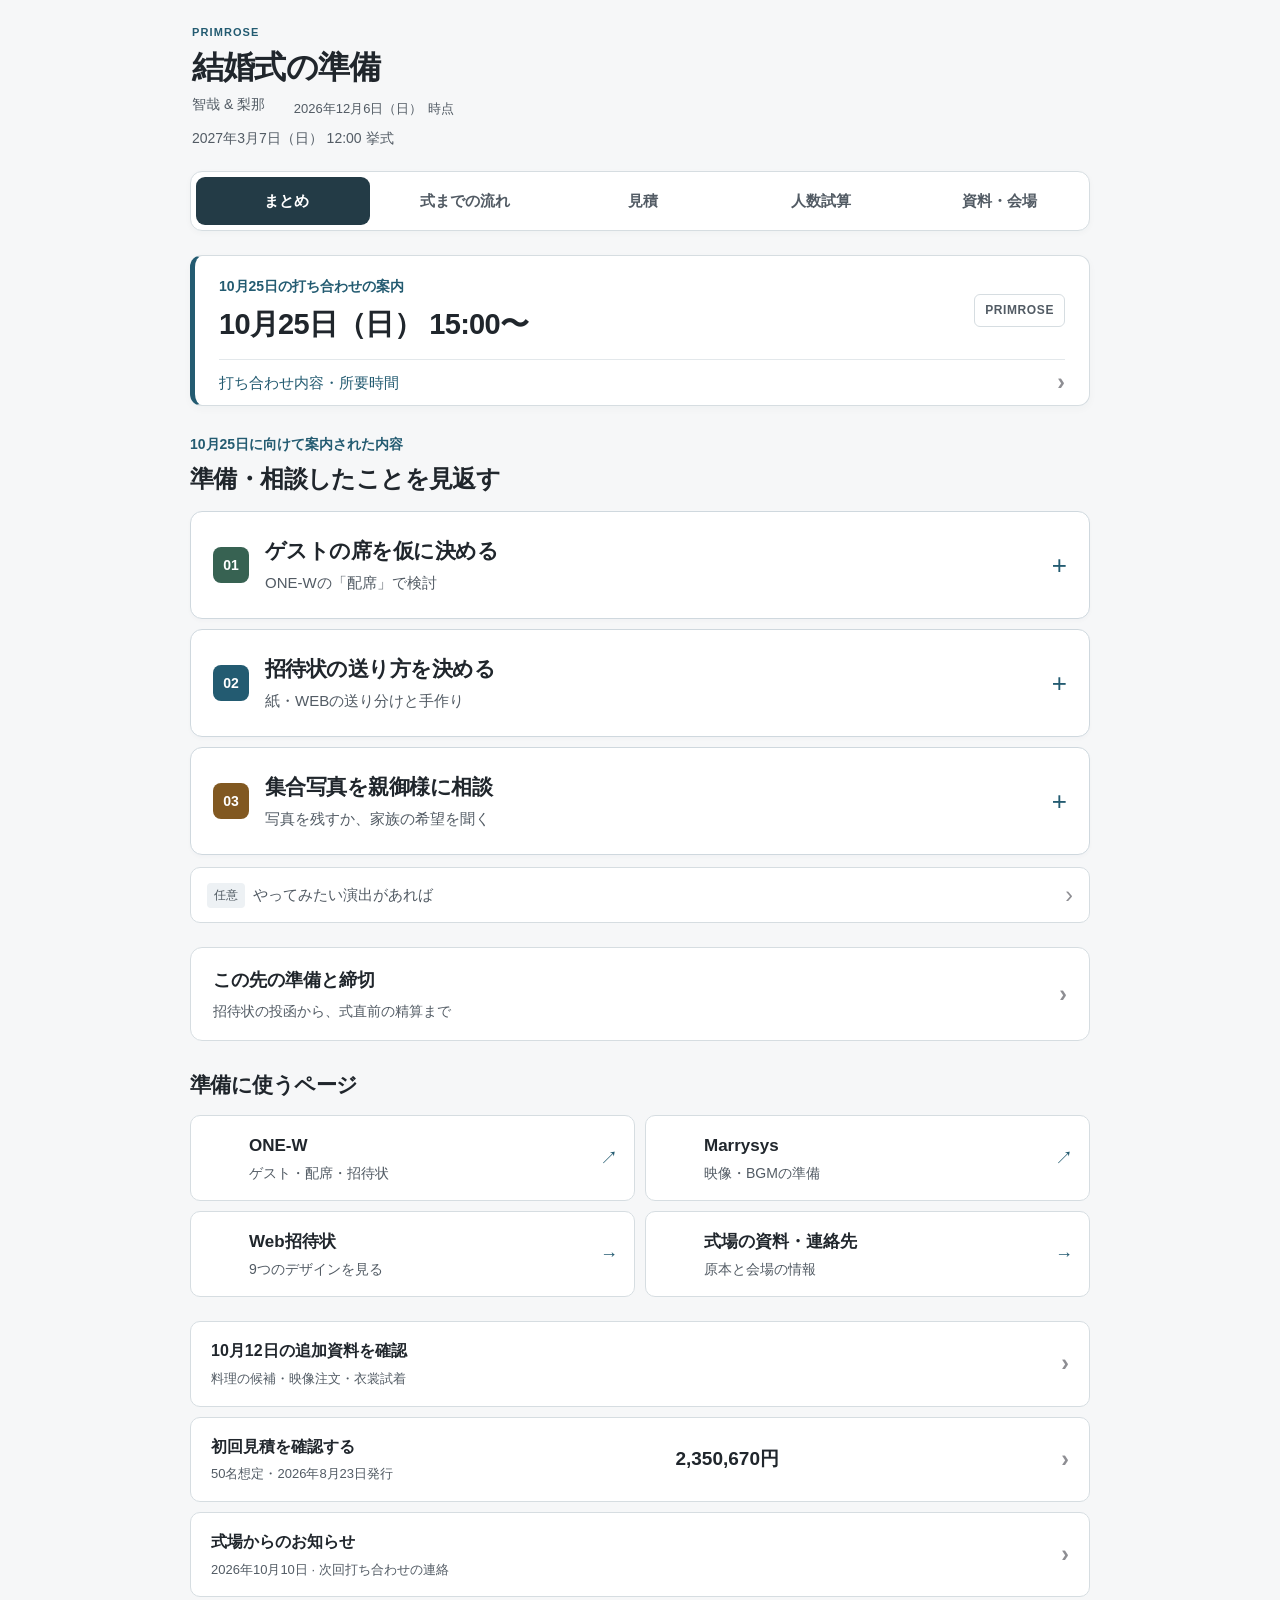
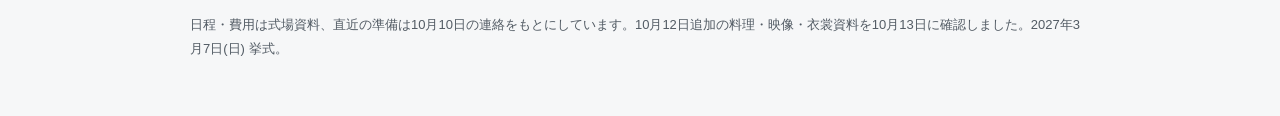
==== commit 6ad5c932: "Update wedding preparation from October Drive documents" ====
--- a/index.html
+++ b/index.html
@@ -2054,7 +2054,7 @@
     }
   </style>
   <link rel="stylesheet" href="ios-ui.css?v=7">
-  <link rel="stylesheet" href="preparation-home.css?v=3">
+  <link rel="stylesheet" href="preparation-home.css?v=4">
 </head>
 <body class="ui-ios-option1 ui-ios-modern" data-active-tab="home">
   <main class="page">
@@ -2155,13 +2155,14 @@
     </section>
 
     <section class="panel planner-reference" data-tab-panel="home">
+      <details class="planner-source-updates"><summary><span>10月12日の追加資料を確認<small>料理の候補・映像注文・衣裳試着</small></span></summary><div class="planner-reference-body" data-source-updates="cuisine media attire"></div></details>
       <details class="planner-estimate"><summary><span>初回見積を確認する<small>50名想定・2026年8月23日発行</small></span><strong id="homeEstimateTotal">2,350,670円</strong></summary><div class="planner-reference-body"><p>予約金50,000円を差し引いた、初回見積の金額です。最終的な請求額ではありません。</p><div class="home-grid">
         <article class="home-card"><div><small>予約金を含む総費用</small><strong id="homeEstimateWithDeposit">2,400,670円</strong></div><button type="button" data-tab-target="budget">見積の内訳を見る</button></article>
         <article class="home-card"><div><small>自己負担の目安</small><strong id="homeSelfFunding">700,670円</strong></div><button type="button" data-tab-target="guests">人数を変えて試す</button></article>
         <article class="home-card"><div><small>条件付き特典</small><strong id="homeConditionalBenefits">800,000円</strong></div><button type="button" data-tab-target="venue">適用条件を見る</button></article>
       </div></div></details>
       <details class="planner-venue-message"><summary><span>式場からのお知らせ<small>2026年10月10日 · 次回打ち合わせの連絡</small></span></summary><div class="planner-reference-body" id="venueLatestMessage"></div></details>
-      <p class="planner-source-footer">日程・費用は式場資料、直近の準備は10月10日の連絡をもとにしています。<span id="candidateDateStatus">2027年3月7日</span> 挙式。</p>
+      <p class="planner-source-footer">日程・費用は式場資料、直近の準備は10月10日の連絡をもとにしています。10月12日追加の料理・映像・衣裳資料を10月13日に確認しました。<span id="candidateDateStatus">2027年3月7日</span> 挙式。</p>
     </section>
 
     <section class="panel prep-overview" data-tab-panel="prep" hidden>
@@ -2200,7 +2201,7 @@
           </details>
         </div>
         <details class="prep-undated">
-          <summary>衣裳・司会・BGMなどの時期を確認 <span id="prepUndatedCount"></span></summary>
+          <summary>日時が未定の準備を確認 <span id="prepUndatedCount"></span></summary>
           <ul id="prepUndatedList"></ul>
         </details>
       </section>
@@ -2245,6 +2246,9 @@
     </section>
 
     <section class="panel prep-resource-panel" data-tab-panel="prep" hidden>
+      <h2 class="section-title">10月12日に追加された資料</h2>
+      <p class="tab-intro">料理の候補、映像注文と提出条件、衣裳の試着記録を確認できます。</p>
+      <div data-source-updates="cuisine media attire"></div>
       <h2 class="section-title">準備の途中で、資料を見返す</h2>
       <p class="tab-intro">知りたいことから開けます。候補日・案内価格は、確定事項と分けて確認できます。</p>
       <details>
@@ -2607,6 +2611,11 @@
       </div>
     </section>
 
+    <section class="panel source-update-panel" data-tab-panel="venue" hidden>
+      <h2 class="section-title">追加資料のまとめ</h2>
+      <p class="tab-intro">「結婚式」フォルダの10月12日追加分。原本はDriveの閲覧権限がある人だけ開けます。</p>
+      <div data-source-updates="cuisine media attire"></div>
+    </section>
     <section class="panel" data-tab-panel="venue" hidden>
       <h2 class="section-title">式場の予定・締切</h2>
       <div class="ios-action-group">
@@ -2618,6 +2627,7 @@
       <ul class="alerts" style="margin-top:16px">
         <li>9月19日 9:30：2nd打ち合わせ／12:00：衣裳合わせ</li>
         <li>9月27日 14:00：映像打ち合わせ</li>
+        <li>10月12日：衣裳試着。白ドレス1点・色ドレス6点の試着一覧。最終選択の記載はありません。</li>
         <li>10月10日：式場から連絡。配席、紙・WEB招待状の送り分けと手作り、集合写真を親御様に相談。</li>
         <li>10月25日 15:00：3回目の打ち合わせ。一日の流れと必要アイテムの紹介。希望の演出があれば相談。今回は長めの予定です。</li>
         <li>紙の招待状を注文する場合は10月中に連絡。投函推奨日は12月4日・9日・15日。</li>
@@ -2625,6 +2635,11 @@
         <li>2月7日：内容変更締切・ONE-Wロック。以降の人数変更は担当者へ連絡。</li>
         <li>2月21日：数量変更締切／2月24日：ご精算締切</li>
       </ul>
+    </section>
+    <section class="panel source-update-panel" data-tab-panel="budget" hidden>
+      <h2 class="section-title">映像注文書と初回見積の確認</h2>
+      <p class="tab-intro">注文書の記載内容です。既存の映像費用との重複やサービス料の扱いを確認するため、初回見積の合計には自動加算していません。</p>
+      <div data-source-updates="media"></div>
     </section>
     <section class="panel" data-tab-panel="budget" hidden>
       <h2 class="section-title">見積PDF</h2>
@@ -2637,7 +2652,8 @@
   </main>
 
   <script src="wedding-details.js?v=1"></script>
-  <script src="preparation-data.js?v=3"></script>
+  <script src="preparation-data.js?v=4"></script>
+  <script src="source-updates.js?v=1"></script>
   <script src="invite/rsvp-config.js?v=1"></script>
   <script>
     const defaultRows = [
@@ -3961,7 +3977,7 @@
     document.querySelector("#closeAll").addEventListener("click", () => document.querySelectorAll("#detailSections details").forEach(d => d.open = false));
     const prepPrintClosedDetails = new Set();
     window.addEventListener("beforeprint", () => {
-      document.querySelectorAll("details:not([open]):is(.prep-task-details, .prep-task-library, .prep-flow-card.is-past, .prep-undated, .planner-task-detail, .planner-meeting-details, .planner-optional, .planner-future-outline, .planner-dated-preview, .planner-reference > details, .prep-resource-panel details)").forEach(detail => {
+      document.querySelectorAll("details:not([open]):is(.prep-task-details, .prep-task-library, .prep-flow-card.is-past, .prep-undated, .planner-task-detail, .planner-meeting-details, .planner-optional, .planner-future-outline, .planner-dated-preview, .planner-reference > details, .prep-resource-panel details, .source-update-card, .source-additions)").forEach(detail => {
         prepPrintClosedDetails.add(detail);
         detail.open = true;
       });
--- a/preparation-home.css
+++ b/preparation-home.css
@@ -137,6 +137,35 @@
 .ui-ios-modern .prep-task-library > summary { padding: 16px 18px; }
 .prep-task-library > summary small { display: block; margin-top: 4px; color: var(--prep-muted); font-size: 13px; font-weight: 400; }
 .prep-task-library-body { padding: 4px 18px 20px; }
+
+.ui-ios-modern .source-update-card { margin: 12px 0; padding: 0; border: 1px solid var(--prep-divider); border-radius: 10px; background: #fff; }
+.ui-ios-modern .source-update-card > summary { padding: 16px 18px; min-height: 78px; }
+.source-update-card summary > span { min-width: 0; }
+.source-update-card summary strong { display: block; font-size: 17px; line-height: 1.5; }
+.source-update-card summary small { display: block; margin-top: 5px; color: var(--prep-muted); font-size: 13px; font-weight: 400; line-height: 1.6; }
+.source-update-body { padding: 0 18px 18px; }
+.source-update-body h3 { margin: 22px 0 10px; font-size: 17px; }
+.source-update-body p { font-size: 15px; line-height: 1.8; }
+.source-update-status { margin: 0 0 12px; color: var(--prep-rose); font-weight: 600; }
+.source-price-list { list-style: none; margin: 0; padding: 0; }
+.source-price-list > li { display: grid; grid-template-columns: minmax(0,1fr) auto; gap: 10px 20px; padding: 15px 0; border-bottom: 1px solid #e0e6ea; }
+.source-price-list strong { display: block; font-size: 16px; line-height: 1.6; }
+.source-price-list small { display: block; margin-top: 5px; color: var(--prep-muted); font-size: 14px; line-height: 1.7; }
+.source-price-amount { text-align: right; }
+.source-price-amount strong { color: var(--prep-ink); font-variant-numeric: tabular-nums; }
+.source-price-amount small { white-space: nowrap; font-size: 12px; }
+.source-update-note { color: var(--prep-muted); margin: 14px 0; }
+.source-order-total { padding: 12px 14px; border-radius: 8px; color: var(--prep-ink); background: #edf3f7; font-weight: 650; }
+.source-facts { display: grid; grid-template-columns: 110px minmax(0,1fr); gap: 9px 14px; margin: 20px 0; font-size: 15px; line-height: 1.7; }
+.source-facts dt { color: var(--prep-muted); }
+.source-facts dd { margin: 0; color: var(--prep-ink); font-weight: 600; }
+.source-notes { padding-left: 20px; color: var(--prep-ink); font-size: 15px; line-height: 1.85; }
+.source-notes li + li { margin-top: 10px; }
+.ui-ios-modern .source-original-link { display: inline-flex; align-items: center; min-height: 44px; margin-top: 5px; font-size: 15px; text-decoration: underline; text-underline-offset: 4px; }
+.ui-ios-modern .source-additions { margin: 16px 0; padding: 0; background: #f4f7f9; border-radius: 8px; }
+.ui-ios-modern .source-additions > summary { padding: 12px; font-size: 15px; }
+.source-additions > ul { padding: 0 14px 10px; }
+.prep-resource-panel [data-source-updates] { margin-bottom: 30px; }
 
 @media (max-width: 700px) {
   .planner-path { grid-template-columns: 1fr; gap: 20px; }
@@ -189,6 +218,12 @@
   .ui-ios-modern .prep-flow-card:not(.is-past) .prep-flow-list { grid-template-columns: 1fr; }
   .ui-ios-modern .prep-flow-card:not(.is-past) .prep-flow-item:nth-child(even) { border-left: 0; }
   .prep-task-library-body { padding-inline: 10px; }
+  .ui-ios-modern .source-update-card > summary { padding: 14px; }
+  .source-update-body { padding-inline: 14px; }
+  .source-price-list > li { grid-template-columns: 1fr; gap: 8px; }
+  .source-price-amount { display: flex; align-items: baseline; flex-wrap: wrap; gap: 5px 12px; text-align: left; }
+  .source-price-amount small { margin-top: 0; font-size: 13px; }
+  .source-facts { grid-template-columns: 90px minmax(0,1fr); gap: 9px; }
 }
 @media (max-width: 360px) {
   .ui-ios-modern .page { width: calc(100% - 24px); }
@@ -204,6 +239,7 @@
   .ui-ios-modern .planner-next :is(h2, .planner-overline, .planner-meeting-topic, .planner-duration) { color: #222; }
   .planner-action-card,.ui-ios-modern .planner-forward { box-shadow: none; }
   .planner-task-body,.planner-meeting-details > div,.planner-optional > div,.planner-future-body { display: block; }
+  .source-update-body,.source-additions > ul { display: block; }
   .planner-task-body { padding: 4px 22px 16px; }
   .planner-action-card,.planner-optional,.planner-path article { break-inside: avoid; }
   .planner-shortcuts,.planner-card-link,.planner-text-button { display: none; }
